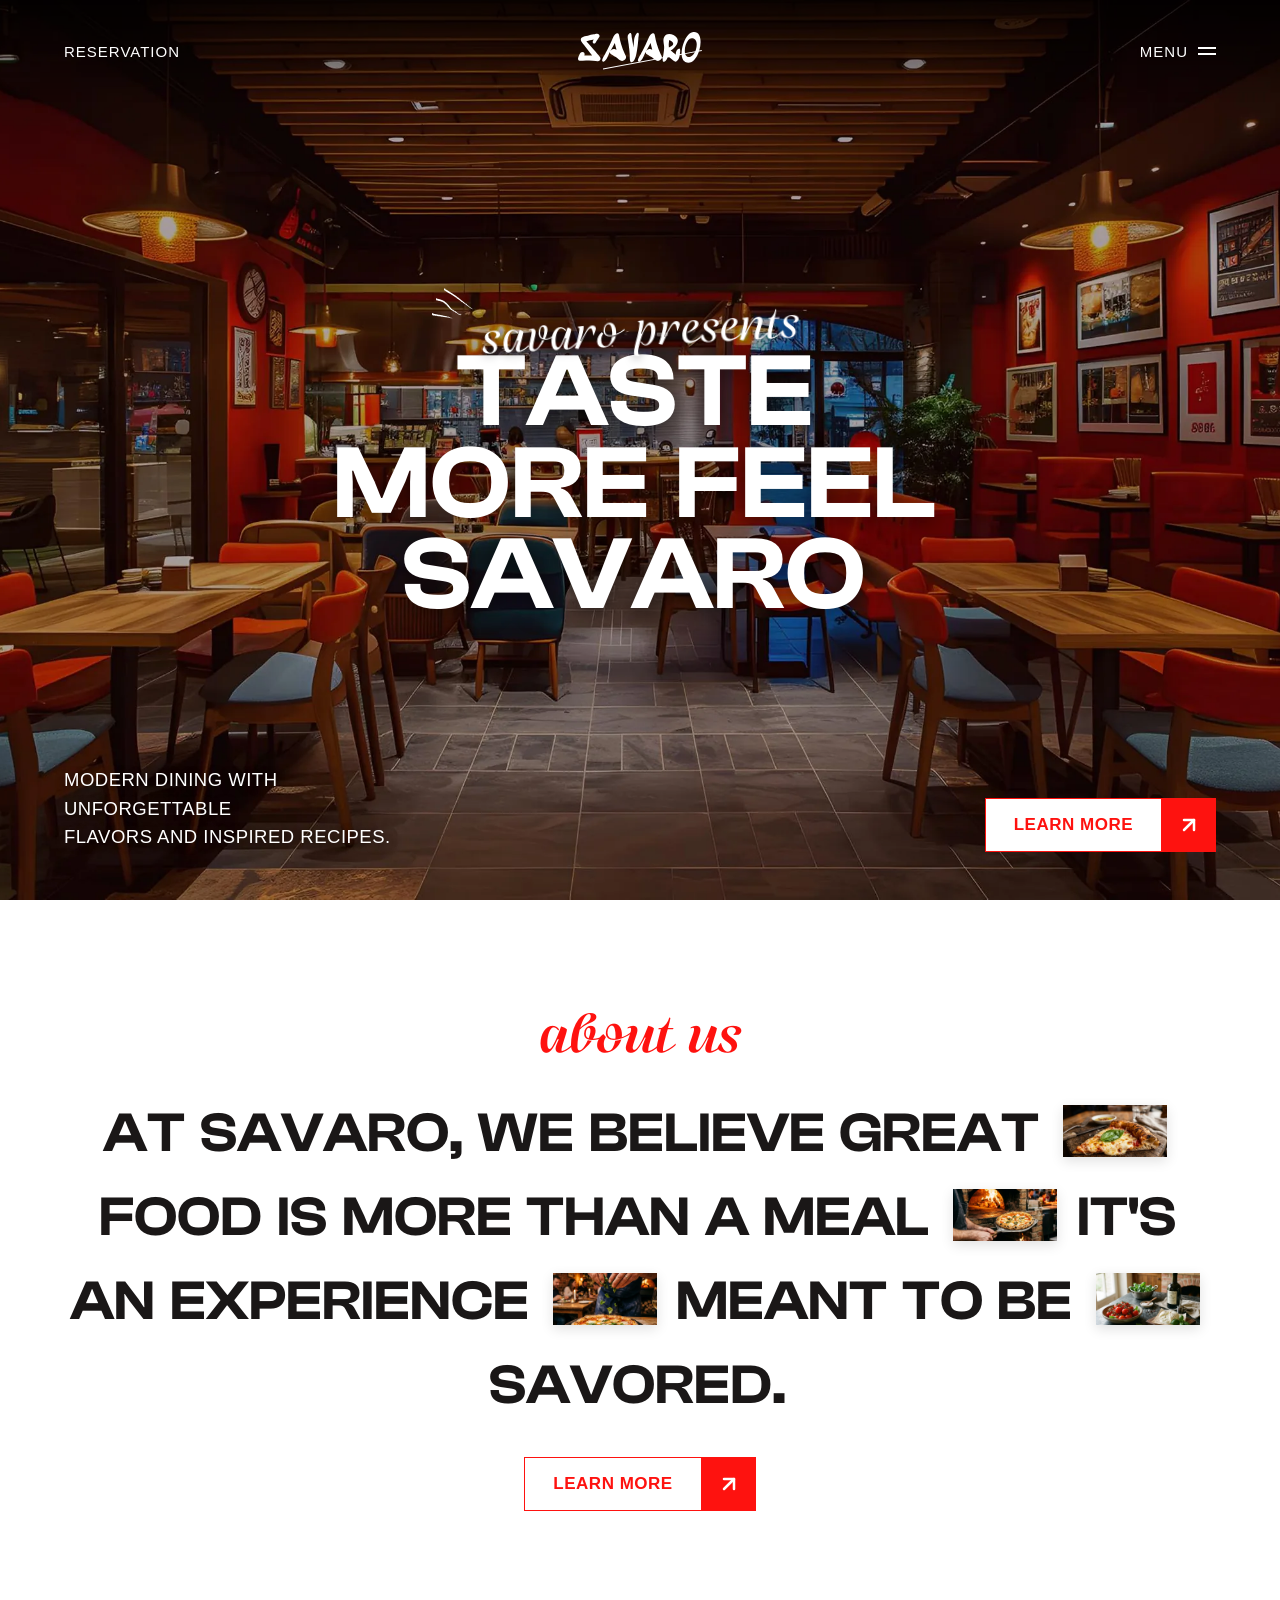
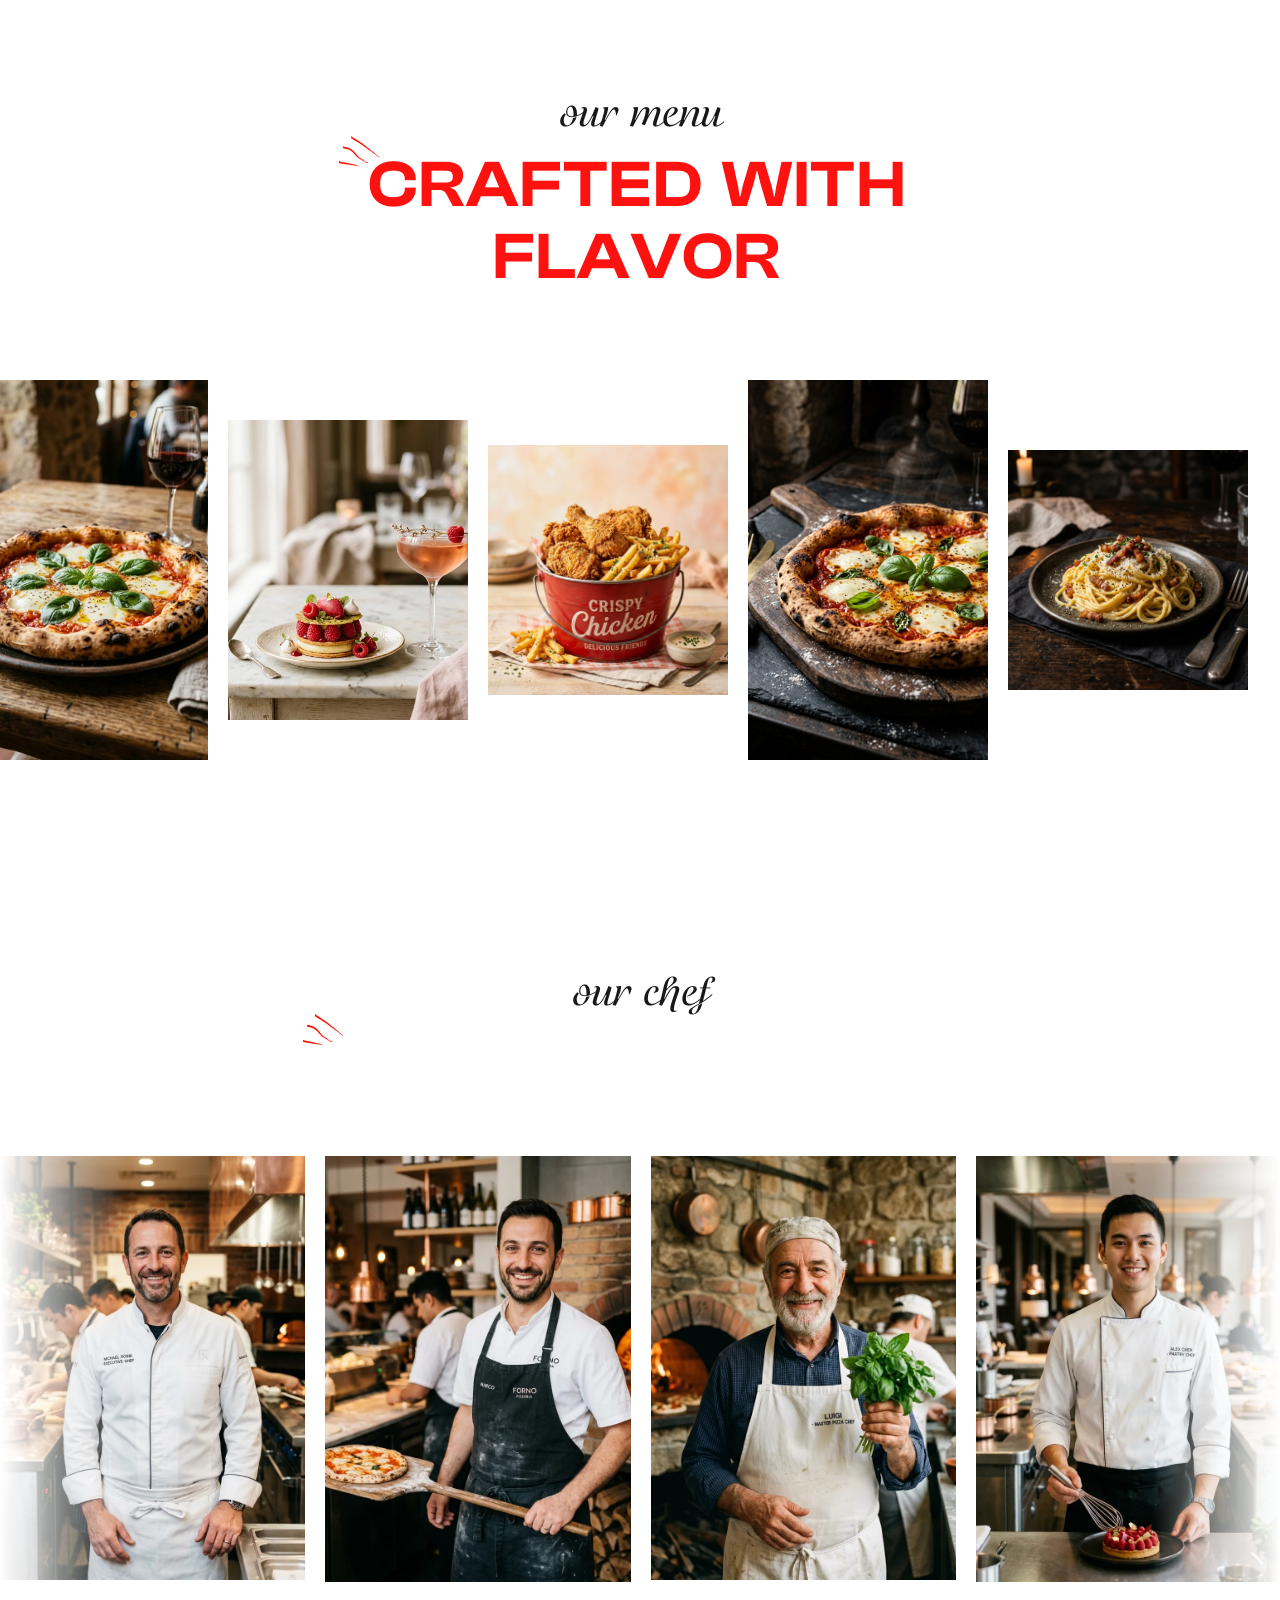
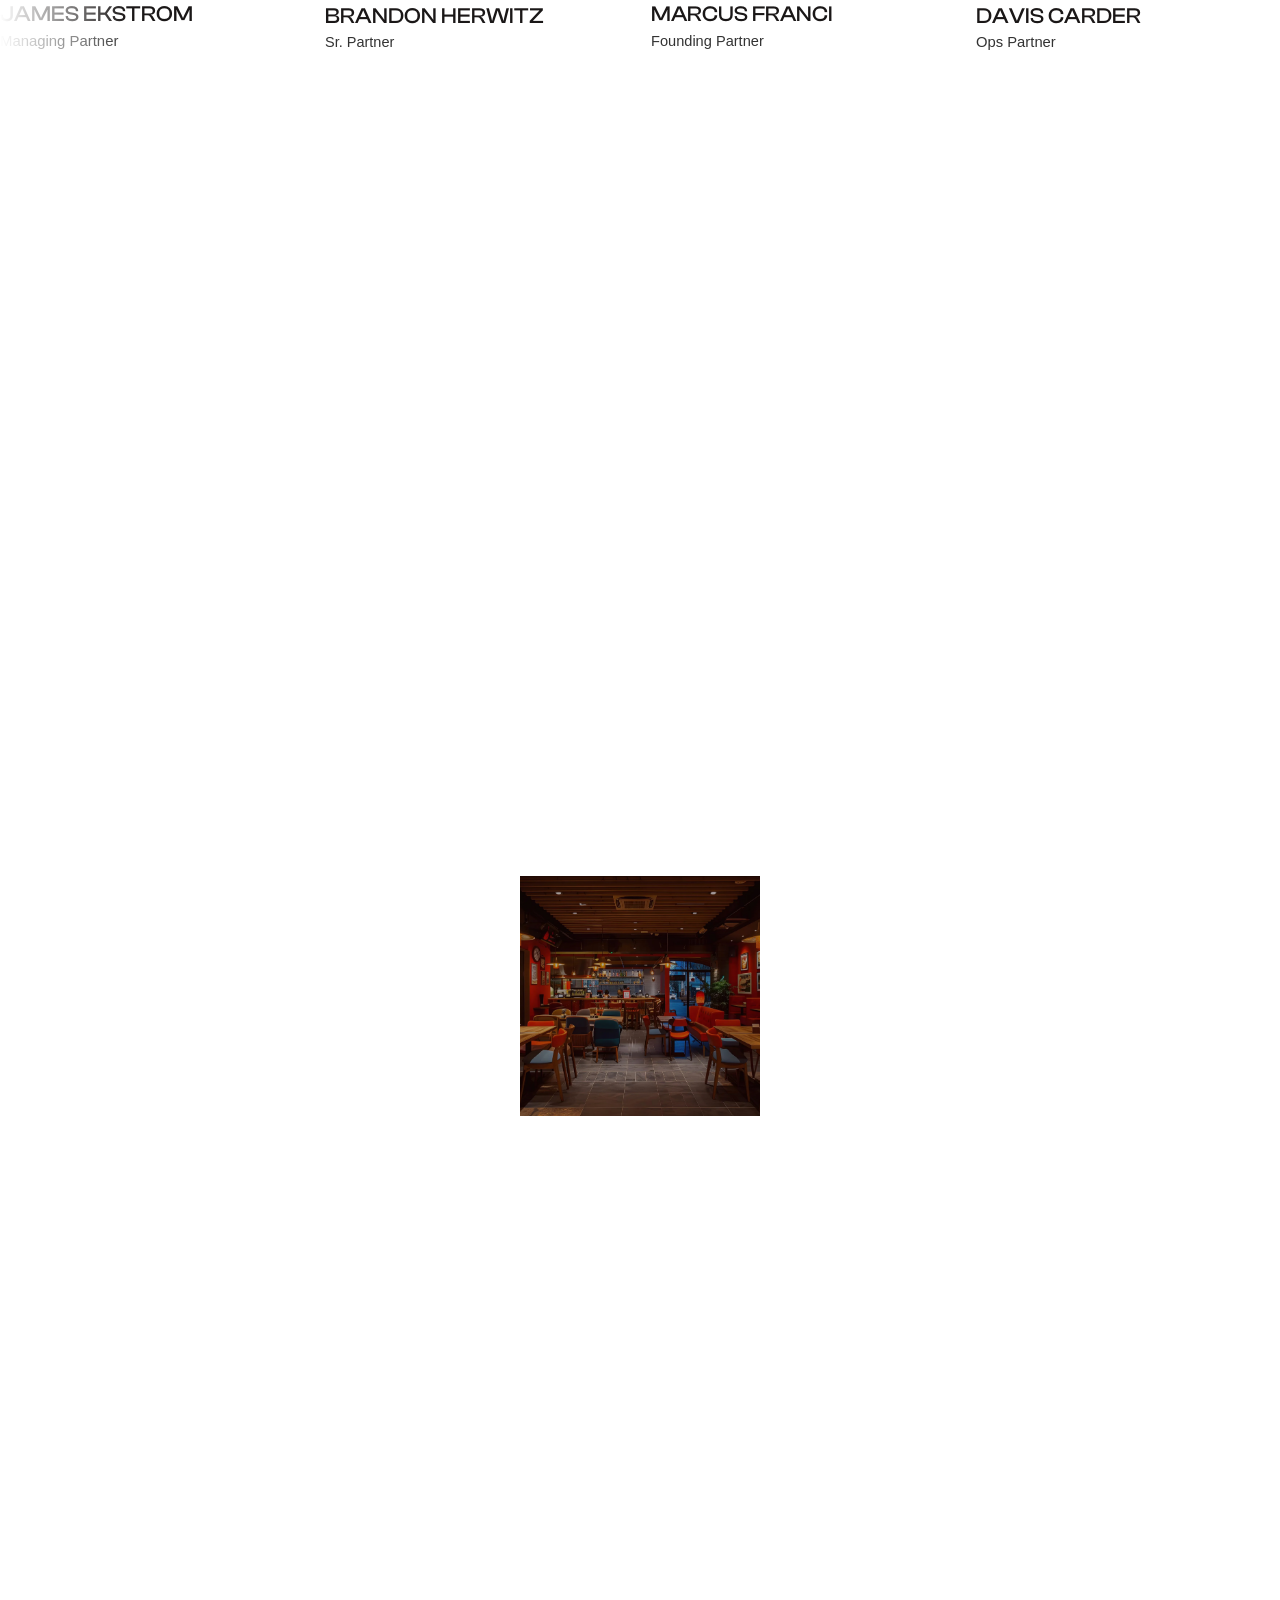
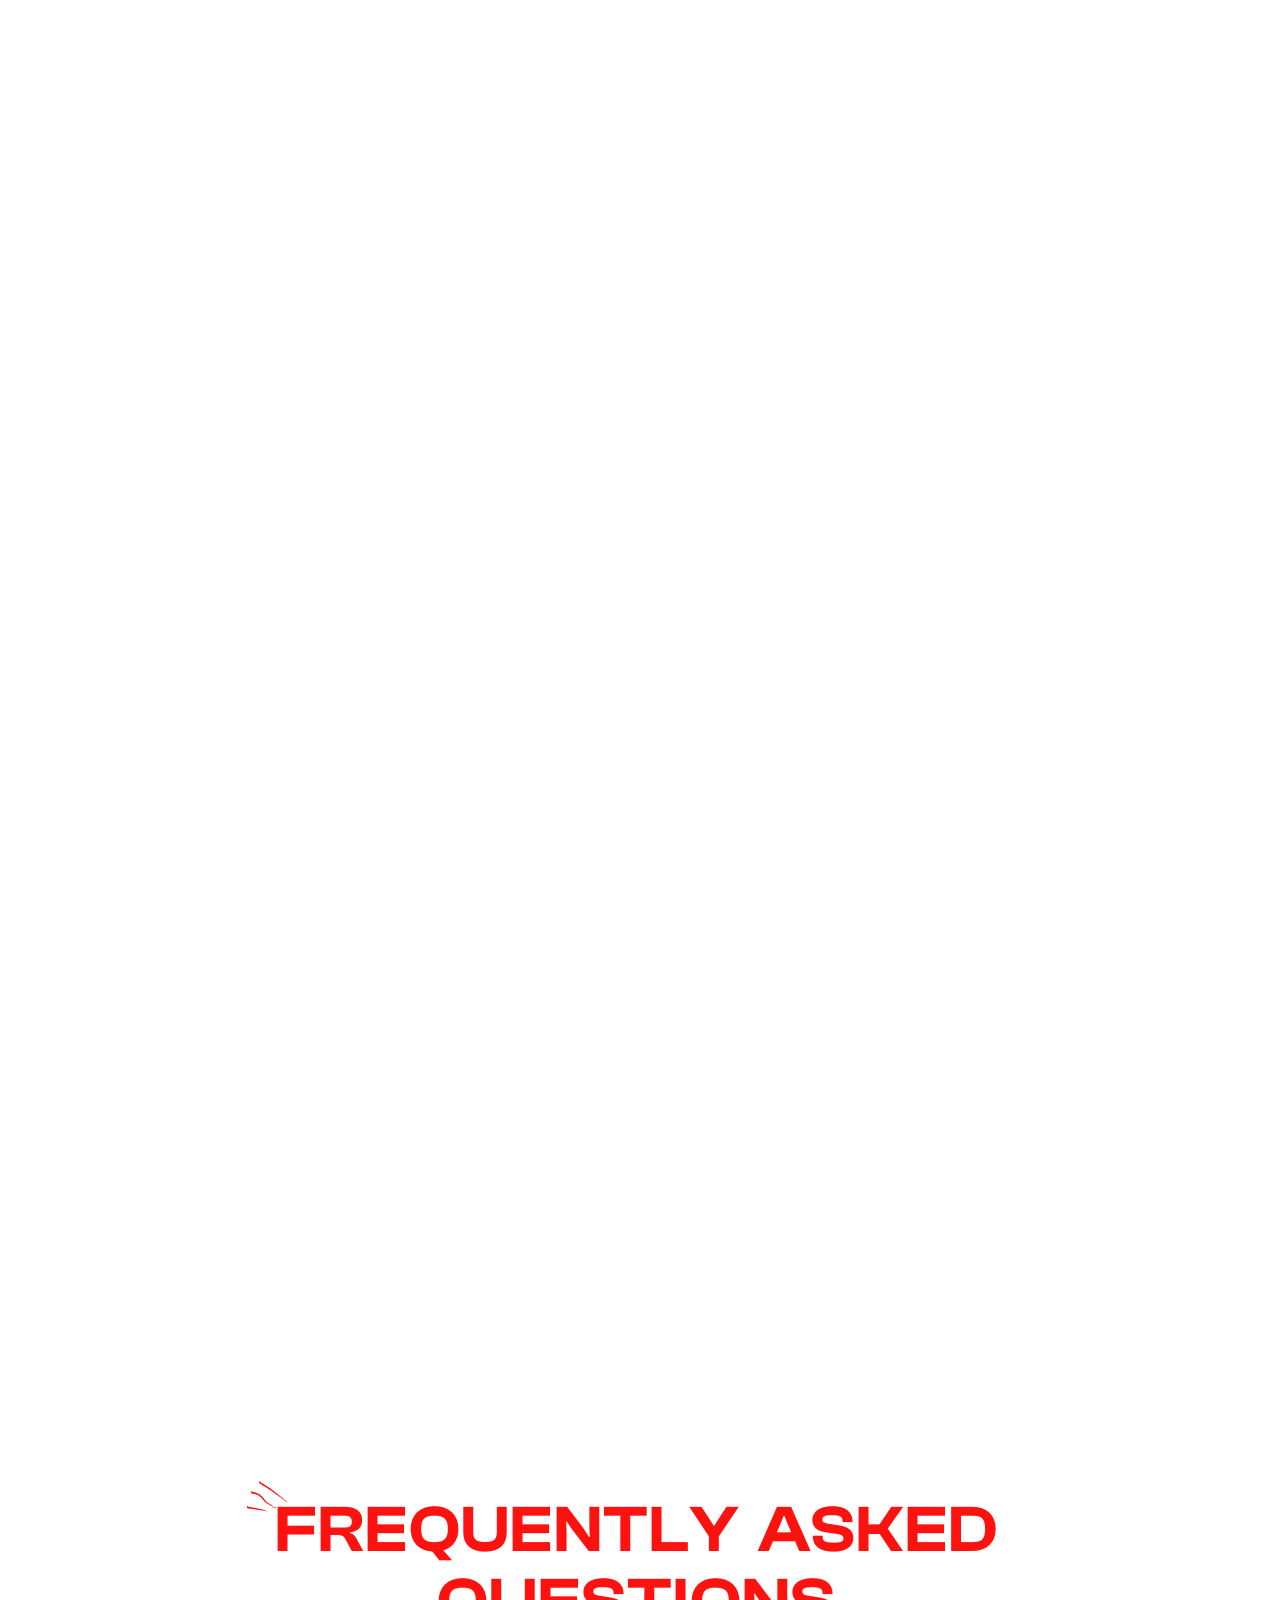
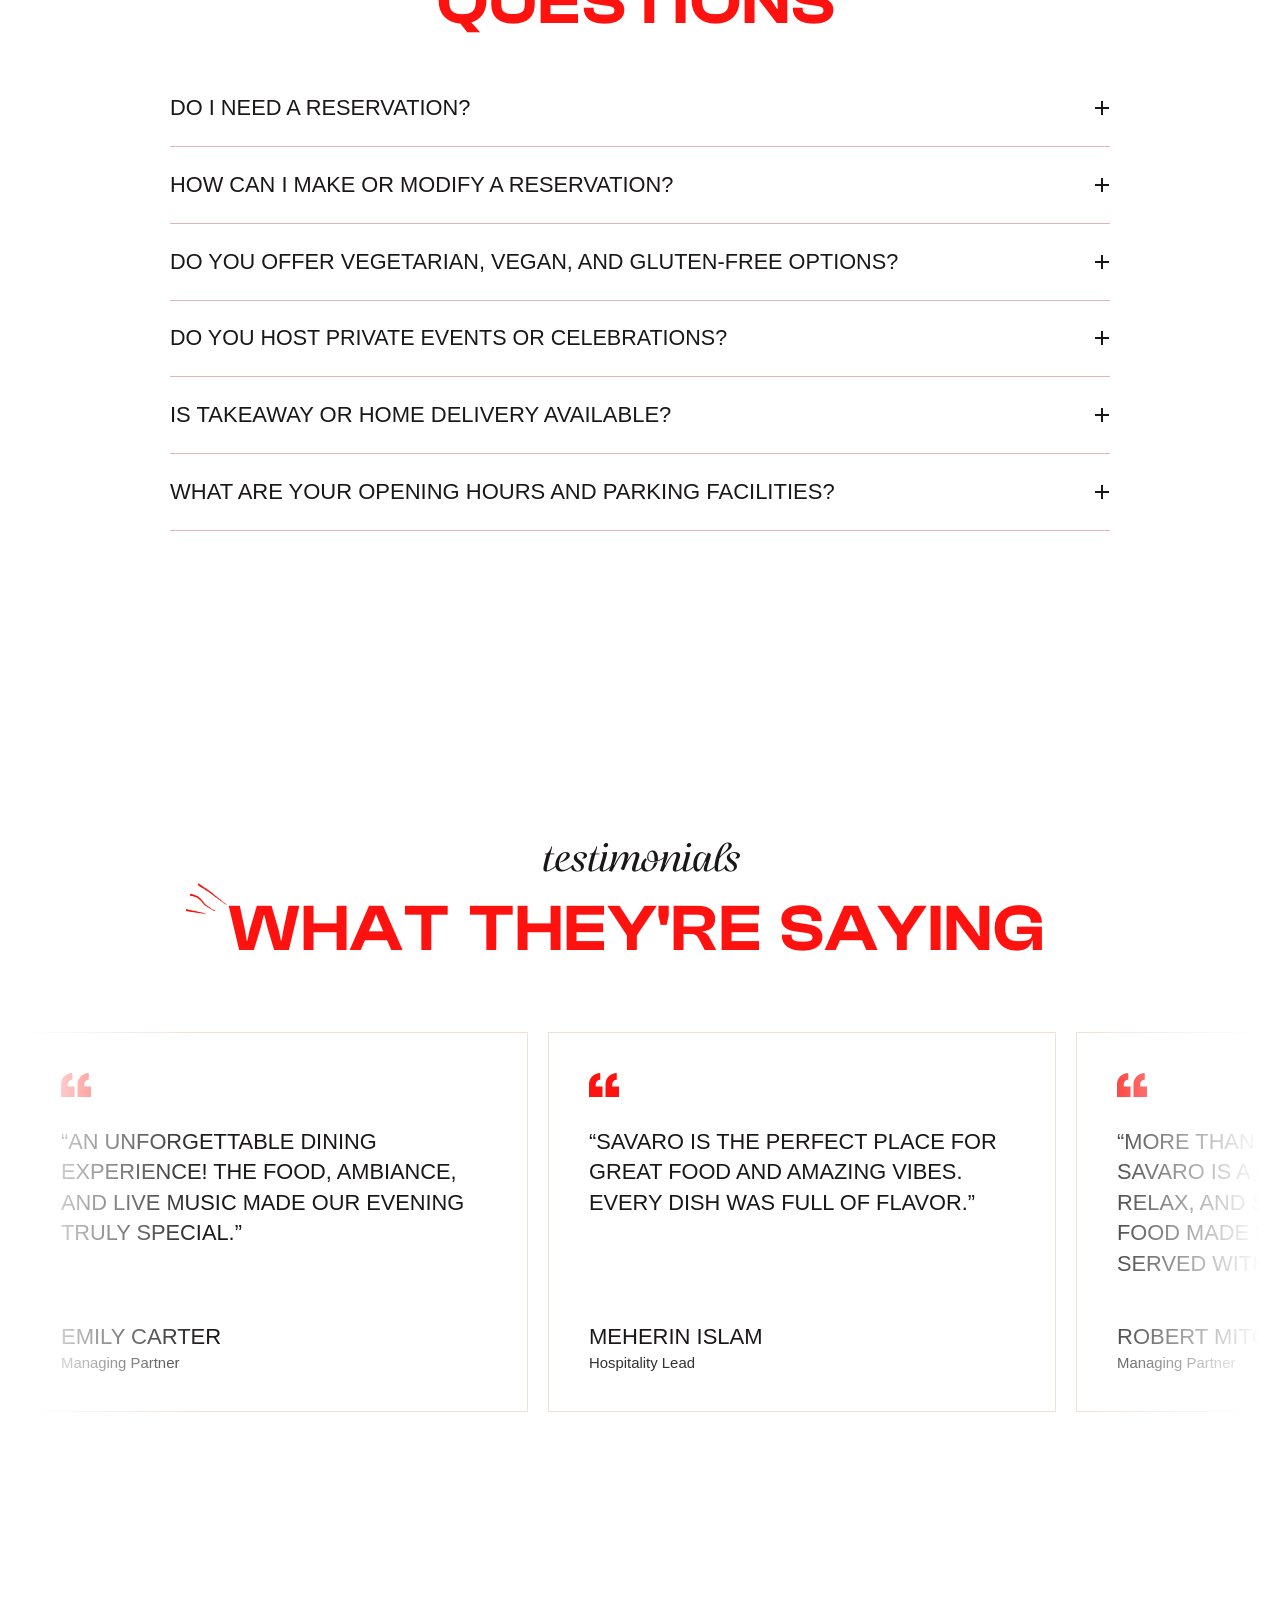
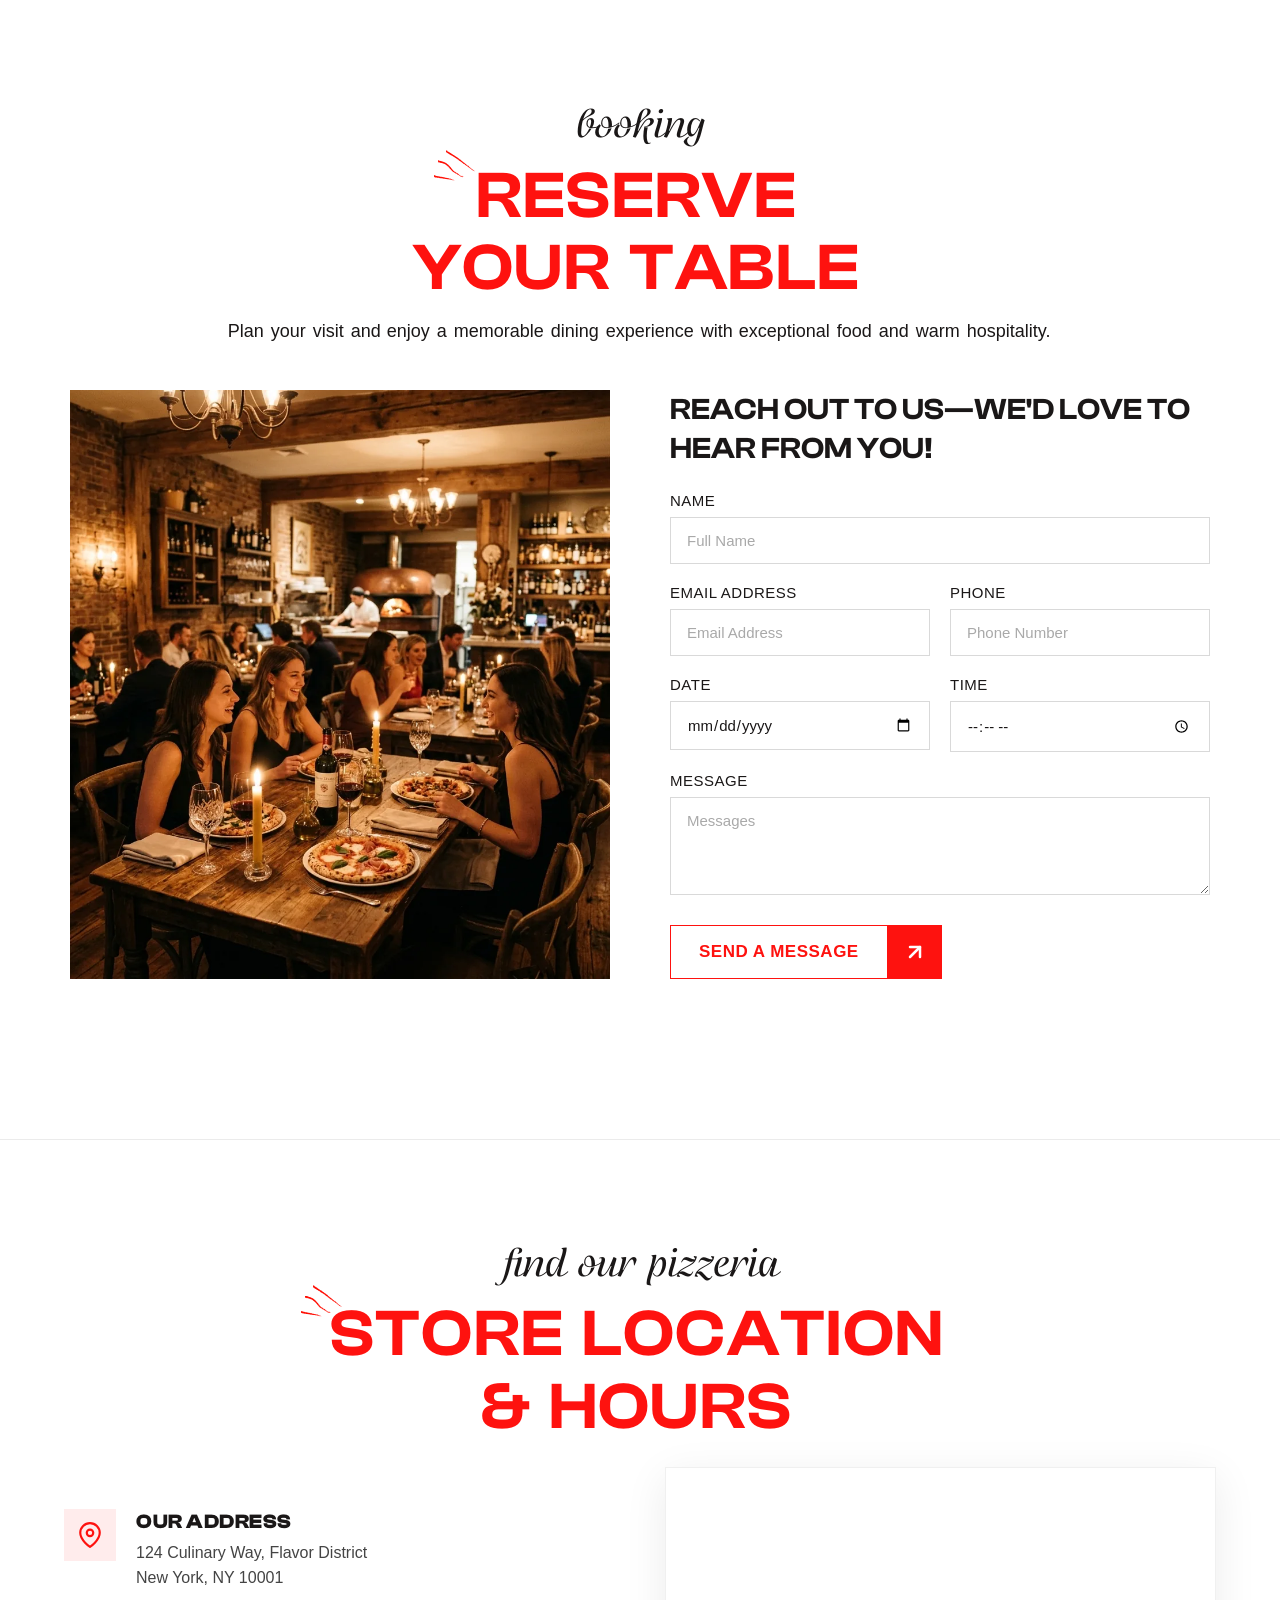
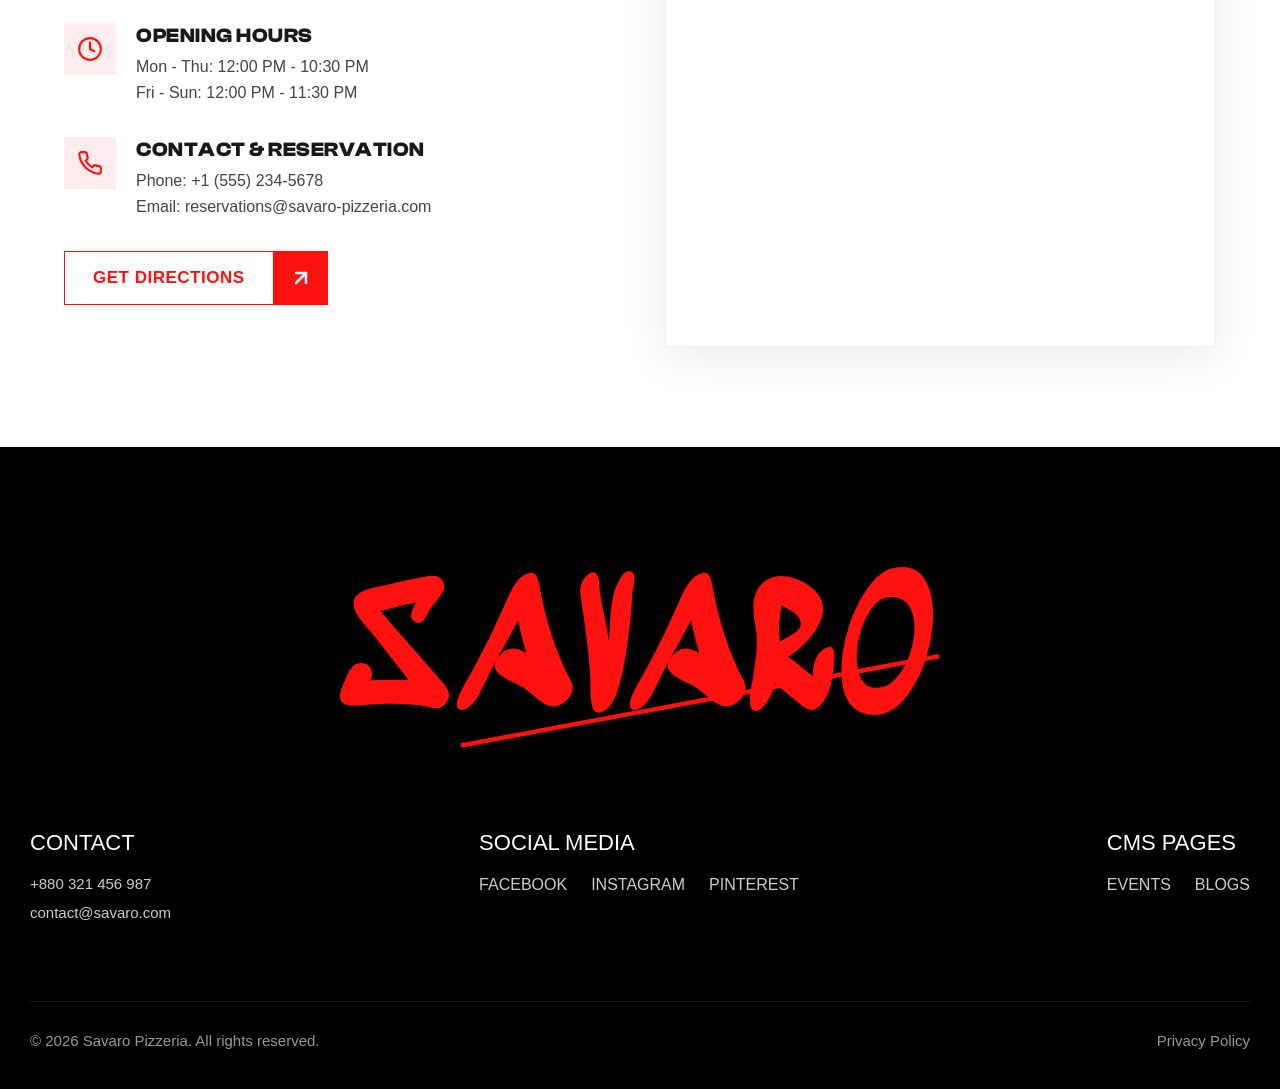
==== index.html @ 85394fea "feat: update menu gallery with new food image assets" ====
<!DOCTYPE html>
<html lang="en">
<head>
    <meta charset="UTF-8">
    <meta name="viewport" content="width=device-width, initial-scale=1.0">
    <title>Savaro - Artisanal Pizzeria & Fine Italian Dining</title>
    <meta name="description" content="Savaro is an authentic Italian artisanal pizzeria. Explore handcrafted wood-fired pizzas, gourmet appetizers, fine wines, and book your reservation online.">
    <link rel="stylesheet" href="style.css?v=12.0">
    
    <!-- Google Analytics (GA4) -->
    <script async src="https://www.googletagmanager.com/gtag/js?id=G-XXXXXXXXXX"></script>
    <script>
      window.dataLayer = window.dataLayer || [];
      function gtag(){dataLayer.push(arguments);}
      gtag('js', new Date());
      gtag('config', 'G-XXXXXXXXXX');
    </script>
    
    <!-- Structured Data (JSON-LD LocalBusiness / PizzaRestaurant) -->
    <script type="application/ld+json">
    {
      "@context": "https://schema.org",
      "@type": "PizzaRestaurant",
      "name": "Savaro Pizzeria",
      "image": "https://savaro-pizzeria.com/assets/hero-img.webp",
      "@id": "https://savaro-pizzeria.com",
      "url": "https://savaro-pizzeria.com",
      "telephone": "+1-555-234-5678",
      "priceRange": "$$",
      "address": {
        "@type": "PostalAddress",
        "streetAddress": "124 Culinary Way",
        "addressLocality": "New York",
        "addressRegion": "NY",
        "postalCode": "10001",
        "addressCountry": "US"
      },
      "geo": {
        "@type": "GeoCoordinates",
        "latitude": 40.7128,
        "longitude": -74.0060
      },
      "openingHoursSpecification": [
        {
          "@type": "OpeningHoursSpecification",
          "dayOfWeek": ["Monday", "Tuesday", "Wednesday", "Thursday", "Friday", "Saturday", "Sunday"],
          "opens": "12:00",
          "closes": "23:00"
        }
      ],
      "menu": "https://savaro-pizzeria.com/#menu",
      "servesCuisine": "Italian, Pizza",
      "acceptsReservations": "True"
    }
    </script>
</head>
<body>

    <!-- Header Navigation -->
    <header class="header">
        <div class="nav-left">
            <a href="#reservation" class="nav-reservation">RESERVATION</a>
        </div>
        <div class="nav-center">
            <img src="assets/Logo.svg" alt="Savaro Logo" class="brand-logo">
        </div>
        <div class="nav-right">
            <button class="menu-btn" id="menuToggle" aria-label="Toggle navigation">
                <span>MENU</span>
                <div class="hamburger-icon">
                    <span></span>
                    <span></span>
                </div>
            </button>
        </div>
    </header>

    <!-- Side Navigation Drawer -->
    <div class="menu-overlay" id="menuOverlay"></div>
    <div class="menu-wrapper" id="menuDrawer">
        <nav class="drawer-nav">
            <ul class="drawer-links">
                <li><a href="#about">ABOUT</a></li>
                <li><a href="#menu">OUR MENU</a></li>
                <li><a href="#location">LOCATION</a></li>
            </ul>
        </nav>

        <div class="drawer-cta-wrapper" style="margin: 24px 0;">
            <a href="#reservation" class="hero-btn drawer-cta-btn" style="text-decoration: none; display: inline-flex;">
                <div class="btn-text-wrapper">
                    <span class="btn-text">BOOK A TABLE</span>
                </div>
                <div class="btn-icon-wrapper">
                    <svg class="btn-arrow-icon" width="24" height="24" viewBox="0 0 24 24" fill="none" stroke="currentColor" stroke-width="2.5" stroke-linecap="round" stroke-linejoin="round">
                        <line x1="7" y1="17" x2="17" y2="7"></line>
                        <polyline points="7 7 17 7 17 17"></polyline>
                    </svg>
                </div>
            </a>
        </div>

        <div class="drawer-divider"></div>
        <div class="drawer-footer">
            <a href="#reservation" class="drawer-footer-link">CONTACT</a>
            <a href="privacy-policy.html" class="drawer-footer-link">PRIVACY</a>
        </div>
    </div>

    <!-- Hero Section -->
    <section class="hero-section">

        <!-- Full Viewport Background Image -->
        <div class="hero-bg-wrapper">
            <img src="assets/hero-img.webp" alt="Savaro Restaurant Atmosphere" class="hero-image">
        </div>

        <!-- Main Hero Content Container -->
        <div class="hero-content">
            
            <!-- Script Subtitle Block with top-left decorative lines -->
            <div class="subtitle-container">
                <img src="assets/lines-white.svg" alt="" class="decorative-lines animate-blur">
                <span class="script-text animate-blur">savaro presents</span>
            </div>

            <!-- Main Title Banner in Clash Display -->
            <h1 class="hero-title animate-blur">
                <span class="title-line">TASTE</span>
                <span class="title-line">MORE FEEL</span>
                <span class="title-line">SAVARO</span>
            </h1>

            <!-- Bottom Row: Description + Split Red/White Button -->
            <div class="hero-bottom-row">
                <div class="hero-description">
                    Modern dining with unforgettable <br>flavors and inspired recipes.
                </div>

                <div class="hero-cta-wrapper">
                    <a href="#about" class="hero-btn">
                        <div class="btn-text-wrapper">
                            <span class="btn-text">Learn More</span>
                        </div>
                        <div class="btn-icon-wrapper">
                            <svg class="btn-arrow-icon" width="24" height="24" viewBox="0 0 24 24" fill="none" stroke="currentColor" stroke-width="2.5" stroke-linecap="round" stroke-linejoin="round">
                                <line x1="7" y1="17" x2="17" y2="7"></line>
                                <polyline points="7 7 17 7 17 17"></polyline>
                            </svg>
                        </div>
                    </a>
                </div>
            </div>

        </div>

    </section>

    <!-- About Section -->
    <section class="about-section" id="about">
        <div class="about-container">
            
            <!-- Section Subtitle in Telma Script -->
            <div class="about-badge">
                <span class="about-subtitle animate-blur">about us</span>
            </div>

            <!-- Big Inline Text Heading with Pizza Images embedded -->
            <h2 class="about-heading animate-blur">
                AT SAVARO, WE BELIEVE GREAT 
                <span class="inline-img-badge"><img src="assets/pizza-inline-1.webp" alt="Wood-fired pizza"></span>
                FOOD IS MORE THAN A MEAL 
                <span class="inline-img-badge"><img src="assets/pizza-inline-2.webp" alt="Fresh Neapolitan pizza"></span>
                IT'S AN EXPERIENCE 
                <span class="inline-img-badge"><img src="assets/pizza-inline-3.webp" alt="Artisanal pizza topping"></span>
                MEANT TO BE 
                <span class="inline-img-badge"><img src="assets/pizza-inline-4.webp" alt="Pizza ingredients"></span>
                SAVORED.
            </h2>

            <!-- Button Wrapper -->
            <div class="about-cta-wrapper">
                <a href="#menu" class="hero-btn">
                    <div class="btn-text-wrapper">
                        <span class="btn-text">Learn More</span>
                    </div>
                    <div class="btn-icon-wrapper">
                        <svg class="btn-arrow-icon" width="24" height="24" viewBox="0 0 24 24" fill="none" stroke="currentColor" stroke-width="2.5" stroke-linecap="round" stroke-linejoin="round">
                            <line x1="7" y1="17" x2="17" y2="7"></line>
                            <polyline points="7 7 17 7 17 17"></polyline>
                        </svg>
                    </div>
                </a>
            </div>

        </div>
    </section>

    <!-- Menu Section -->
    <section class="menu-section" id="menu">
        <div class="menu-container">
            
            <!-- Title Header -->
            <div class="section-header-block">
                <span class="section-subtitle-script animate-blur">our menu</span>
                <h2 class="section-title-red animate-blur">
                    <span style="position: relative; display: inline-block;">
                        <img src="assets/lines-red.svg" alt="" class="brand-lines-icon" style="top: -15px; left: -30px;">
                        CRAFTED WITH
                    </span><br>FLAVOR
                </h2>
            </div>

            <!-- Menu Gallery Infinite Marquee Carousel -->
            <div class="menu-gallery-marquee-wrapper">
                <div class="menu-gallery-marquee">
                    <div class="menu-gallery-content">
                        <div class="menu-gallery-item h-tall"><img src="assets/menu1.webp" alt="Gourmet Artisanal Pizza"></div>
                        <div class="menu-gallery-item h-medium"><img src="assets/menu2.webp" alt="Raspberry Dessert & Cocktail"></div>
                        <div class="menu-gallery-item h-short"><img src="assets/menu3.webp" alt="Crispy Fried Chicken"></div>
                        <div class="menu-gallery-item h-tall"><img src="assets/menu_pizza_margherita.png" alt="Classic Margherita Pizza"></div>
                        <div class="menu-gallery-item h-square"><img src="assets/menu_pasta_carbonara.png" alt="Pasta Carbonara"></div>
                        <div class="menu-gallery-item h-tall"><img src="assets/menu_tiramisu.png" alt="Tiramisu Dessert"></div>
                        <div class="menu-gallery-item h-square"><img src="assets/menu_bruschetta.png" alt="Fresh Tomato Bruschetta"></div>
                        <div class="menu-gallery-item h-medium"><img src="assets/booking-img.webp" alt="Wood Oven Artisan Pizza"></div>
                    </div>
                    <!-- Duplicate for seamless infinite marquee loop -->
                    <div class="menu-gallery-content" aria-hidden="true">
                        <div class="menu-gallery-item h-tall"><img src="assets/menu1.webp" alt="Gourmet Artisanal Pizza"></div>
                        <div class="menu-gallery-item h-medium"><img src="assets/menu2.webp" alt="Raspberry Dessert & Cocktail"></div>
                        <div class="menu-gallery-item h-short"><img src="assets/menu3.webp" alt="Crispy Fried Chicken"></div>
                        <div class="menu-gallery-item h-tall"><img src="assets/menu_pizza_margherita.png" alt="Classic Margherita Pizza"></div>
                        <div class="menu-gallery-item h-square"><img src="assets/menu_pasta_carbonara.png" alt="Pasta Carbonara"></div>
                        <div class="menu-gallery-item h-tall"><img src="assets/menu_tiramisu.png" alt="Tiramisu Dessert"></div>
                        <div class="menu-gallery-item h-square"><img src="assets/menu_bruschetta.png" alt="Fresh Tomato Bruschetta"></div>
                        <div class="menu-gallery-item h-medium"><img src="assets/booking-img.webp" alt="Wood Oven Artisan Pizza"></div>
                    </div>
                </div>
            </div>

        </div>
    </section>

    <!-- Team Section -->
    <div data-layer="Team Section" id="team" class="TeamSection" style="padding-top: 80px; padding-bottom: 160px; overflow: hidden; justify-content: center; align-items: center; display: flex; width: 100%; background: #ffffff;">
      <div data-layer="Container → Content" class="ContainerContent" style="width: 100%; max-width: 1440px; flex-direction: column; justify-content: center; align-items: center; gap: 32px; display: flex">
        
        <div class="section-header-block" style="max-width: 1130px;">
            <span class="section-subtitle-script animate-blur">our chef</span>
            <h2 class="section-title-red animate-blur">
                <span style="position: relative; display: inline-block;">
                    <img src="assets/lines-red.svg" alt="" class="brand-lines-icon" style="top: -15px; left: -30px;">
                    About the
                </span> <br class="mobile-chef-break">Chef
            </h2>
        </div>

        <div data-layer="div.framer-eoe57-container" class="DivFramerEoe57Container" style="align-self: stretch; height: 500px; flex-direction: column; justify-content: center; align-items: flex-start; display: flex; width: 100%; overflow: hidden; position: relative;">
          <div data-layer="section:mask-group" class="SectionMaskGroup" style="align-self: stretch; flex: 1 1 0; position: relative; width: 100%; overflow: hidden;">
            
            <div data-layer="ul" class="Ul team-carousel-track" style="height: 496px; display: flex; align-items: center; gap: 20px; width: max-content;">
                           <!-- Set 1 -->
              <div data-layer="li" class="Li" style="width: 305px; height: 495px; position: relative; flex-shrink: 0;">
                <div data-layer="div.framer-w3kvrk-container" class="DivFramerW3kvrkContainer" style="width: 305px; height: 498.19px; flex-direction: column; justify-content: flex-start; align-items: flex-start; display: inline-flex">
                  <div data-layer="Variant 1" class="Variant1" style="align-self: stretch; overflow: hidden; flex-direction: column; justify-content: center; align-items: flex-start; gap: 20px; display: flex">
                    <div data-layer="div.framer-1apf3og" class="DivFramer1apf3og" style="align-self: stretch; overflow: hidden; flex-direction: column; justify-content: center; align-items: flex-start; display: flex; border-radius: 0px;">
                      <img data-layer="Image" class="Image" style="align-self: stretch; height: 424px; width: 100%; object-fit: cover; position: relative" src="assets/chef1.webp" alt="James Ekstrom" />
                    </div>
                    <div data-layer="Text Wrapper → Author Details" class="TextWrapperAuthorDetails" style="align-self: stretch; flex-direction: column; justify-content: flex-start; align-items: flex-start; display: flex">
                      <div data-layer="h6.framer-text" class="H6FramerText" style="align-self: stretch; flex-direction: column; justify-content: flex-start; align-items: flex-start; display: flex">
                        <div data-layer="James Ekstrom" class="JamesEkstrom" style="align-self: stretch; text-align: left; color: var(--token-caa0f8c4-a0ee-479c-a1fd-42fde3b8d7b5, #1A1717); font-size: 22px; font-family: var(--font-heading); font-weight: 500; text-transform: uppercase; line-height: 28.60px;">James Ekstrom</div>
                      </div>
                      <div data-layer="p.framer-text" class="PFramerText" style="align-self: stretch; flex-direction: column; justify-content: flex-start; align-items: flex-start; display: flex">
                        <div data-layer="Managing Partner" class="ManagingPartner" style="align-self: stretch; text-align: left; color: var(--token-6e51681f-6624-4728-bf1a-0ec782285abb, #333333); font-size: 14.90px; font-family: var(--font-body); font-weight: 400; line-height: 25.60px;">Managing Partner</div>
                      </div>
                    </div>
                  </div>
                </div>
              </div>

              <div data-layer="li" class="Li" style="width: 306px; height: 495px; position: relative; flex-shrink: 0;">
                <div data-layer="div.framer-1e6fpku-container" class="DivFramer1e6fpkuContainer" style="width: 306px; height: 499.56px; flex-direction: column; justify-content: flex-start; align-items: flex-start; display: inline-flex">
                  <div data-layer="Variant 1" class="Variant1" style="align-self: stretch; overflow: hidden; flex-direction: column; justify-content: center; align-items: flex-start; gap: 20px; display: flex">
                    <div data-layer="div.framer-1apf3og" class="DivFramer1apf3og" style="align-self: stretch; overflow: hidden; flex-direction: column; justify-content: center; align-items: flex-start; display: flex; border-radius: 0px;">
                      <img data-layer="Image" class="Image" style="align-self: stretch; height: 425.38px; width: 100%; object-fit: cover; position: relative" src="assets/chef2.webp" alt="Brandon Herwitz" />
                    </div>
                    <div data-layer="Text Wrapper → Author Details" class="TextWrapperAuthorDetails" style="align-self: stretch; flex-direction: column; justify-content: flex-start; align-items: flex-start; display: flex">
                      <div data-layer="h6.framer-text" class="H6FramerText" style="align-self: stretch; flex-direction: column; justify-content: flex-start; align-items: flex-start; display: flex">
                        <div data-layer="Brandon Herwitz" class="BrandonHerwitz" style="align-self: stretch; text-align: left; color: var(--token-caa0f8c4-a0ee-479c-a1fd-42fde3b8d7b5, #1A1717); font-size: 22px; font-family: var(--font-heading); font-weight: 500; text-transform: uppercase; line-height: 28.60px;">Brandon Herwitz</div>
                      </div>
                      <div data-layer="p.framer-text" class="PFramerText" style="align-self: stretch; flex-direction: column; justify-content: flex-start; align-items: flex-start; display: flex">
                        <div data-layer="Sr. Partner" class="SrPartner" style="align-self: stretch; text-align: left; color: var(--token-6e51681f-6624-4728-bf1a-0ec782285abb, #333333); font-size: 14.50px; font-family: var(--font-body); font-weight: 400; line-height: 25.60px;">Sr. Partner</div>
                      </div>
                    </div>
                  </div>
                </div>
              </div>

              <div data-layer="li" class="Li" style="width: 305px; height: 495px; position: relative; flex-shrink: 0;">
                <div data-layer="div.framer-1sh5u1q-container" class="DivFramer1sh5u1qContainer" style="width: 305px; height: 498.19px; flex-direction: column; justify-content: flex-start; align-items: flex-start; display: inline-flex">
                  <div data-layer="Variant 1" class="Variant1" style="align-self: stretch; overflow: hidden; flex-direction: column; justify-content: center; align-items: flex-start; gap: 20px; display: flex">
                    <div data-layer="div.framer-1apf3og" class="DivFramer1apf3og" style="align-self: stretch; overflow: hidden; flex-direction: column; justify-content: center; align-items: flex-start; display: flex; border-radius: 0px;">
                      <img data-layer="Image" class="Image" style="align-self: stretch; height: 424px; width: 100%; object-fit: cover; position: relative" src="assets/chef3.webp" alt="Marcus Franci" />
                    </div>
                    <div data-layer="Text Wrapper → Author Details" class="TextWrapperAuthorDetails" style="align-self: stretch; flex-direction: column; justify-content: flex-start; align-items: flex-start; display: flex">
                      <div data-layer="h6.framer-text" class="H6FramerText" style="align-self: stretch; flex-direction: column; justify-content: flex-start; align-items: flex-start; display: flex">
                        <div data-layer="Marcus Franci" class="MarcusFranci" style="align-self: stretch; text-align: left; color: var(--token-caa0f8c4-a0ee-479c-a1fd-42fde3b8d7b5, #1A1717); font-size: 21.80px; font-family: var(--font-heading); font-weight: 500; text-transform: uppercase; line-height: 28.60px;">Marcus Franci</div>
                      </div>
                      <div data-layer="p.framer-text" class="PFramerText" style="align-self: stretch; flex-direction: column; justify-content: flex-start; align-items: flex-start; display: flex">
                        <div data-layer="Founding Partner" class="FoundingPartner" style="align-self: stretch; text-align: left; color: var(--token-6e51681f-6624-4728-bf1a-0ec782285abb, #333333); font-size: 14.60px; font-family: var(--font-body); font-weight: 400; line-height: 25.60px;">Founding Partner</div>
                      </div>
                    </div>
                  </div>
                </div>
              </div>

              <div data-layer="li" class="Li" style="width: 306px; height: 495px; position: relative; flex-shrink: 0;">
                <div data-layer="div.framer-12ssyj2-container" class="DivFramer12ssyj2Container" style="width: 306px; height: 499.56px; flex-direction: column; justify-content: flex-start; align-items: flex-start; display: inline-flex">
                  <div data-layer="Variant 1" class="Variant1" style="align-self: stretch; overflow: hidden; flex-direction: column; justify-content: center; align-items: flex-start; gap: 20px; display: flex">
                    <div data-layer="div.framer-1apf3og" class="DivFramer1apf3og" style="align-self: stretch; overflow: hidden; flex-direction: column; justify-content: center; align-items: flex-start; display: flex; border-radius: 0px;">
                      <img data-layer="Image" class="Image" style="align-self: stretch; height: 425.38px; width: 100%; object-fit: cover; position: relative" src="assets/chef4.webp" alt="Davis Carder" />
                    </div>
                    <div data-layer="Text Wrapper → Author Details" class="TextWrapperAuthorDetails" style="align-self: stretch; flex-direction: column; justify-content: flex-start; align-items: flex-start; display: flex">
                      <div data-layer="h6.framer-text" class="H6FramerText" style="align-self: stretch; flex-direction: column; justify-content: flex-start; align-items: flex-start; display: flex">
                        <div data-layer="Davis Carder" class="DavisCarder" style="align-self: stretch; text-align: left; color: var(--token-caa0f8c4-a0ee-479c-a1fd-42fde3b8d7b5, #1A1717); font-size: 22px; font-family: var(--font-heading); font-weight: 500; text-transform: uppercase; line-height: 28.60px;">Davis Carder</div>
                      </div>
                      <div data-layer="p.framer-text" class="PFramerText" style="align-self: stretch; flex-direction: column; justify-content: flex-start; align-items: flex-start; display: flex">
                        <div data-layer="Ops Partner" class="OpsPartner" style="align-self: stretch; text-align: left; color: var(--token-6e51681f-6624-4728-bf1a-0ec782285abb, #333333); font-size: 14.80px; font-family: var(--font-body); font-weight: 400; line-height: 25.60px;">Ops Partner</div>
                      </div>
                    </div>
                  </div>
                </div>
              </div>

              <div data-layer="li" class="Li" style="width: 305px; height: 495px; position: relative; flex-shrink: 0;">
                <div data-layer="div.framer-4xnkk2-container" class="DivFramer4xnkk2Container" style="width: 305px; height: 498.19px; flex-direction: column; justify-content: flex-start; align-items: flex-start; display: inline-flex">
                  <div data-layer="Variant 1" class="Variant1" style="align-self: stretch; overflow: hidden; flex-direction: column; justify-content: center; align-items: flex-start; gap: 20px; display: flex">
                    <div data-layer="div.framer-1apf3og" class="DivFramer1apf3og" style="align-self: stretch; overflow: hidden; flex-direction: column; justify-content: center; align-items: flex-start; display: flex; border-radius: 0px;">
                      <img data-layer="Image" class="Image" style="align-self: stretch; height: 424px; width: 100%; object-fit: cover; position: relative" src="assets/chef5.webp" alt="Robert Mitchell" />
                    </div>
                    <div data-layer="Text Wrapper → Author Details" class="TextWrapperAuthorDetails" style="align-self: stretch; flex-direction: column; justify-content: flex-start; align-items: flex-start; display: flex">
                      <div data-layer="h6.framer-text" class="H6FramerText" style="align-self: stretch; flex-direction: column; justify-content: flex-start; align-items: flex-start; display: flex">
                        <div data-layer="Robert Mitchell" class="RobertMitchell" style="align-self: stretch; text-align: left; color: var(--token-caa0f8c4-a0ee-479c-a1fd-42fde3b8d7b5, #1A1717); font-size: 22px; font-family: var(--font-heading); font-weight: 500; text-transform: uppercase; line-height: 28.60px;">Robert Mitchell</div>
                      </div>
                      <div data-layer="p.framer-text" class="PFramerText" style="align-self: stretch; flex-direction: column; justify-content: flex-start; align-items: flex-start; display: flex">
                        <div data-layer="Strategy Partner" class="StrategyPartner" style="align-self: stretch; text-align: left; color: var(--token-6e51681f-6624-4728-bf1a-0ec782285abb, #333333); font-size: 14.60px; font-family: var(--font-body); font-weight: 400; line-height: 25.60px;">Strategy Partner</div>
                      </div>
                    </div>
                  </div>
                </div>
              </div>

              <!-- Set 2 for Infinite Loop -->
              <div data-layer="li" class="Li" style="width: 305px; height: 495px; position: relative; flex-shrink: 0;">
                <div data-layer="div.framer-w3kvrk-container" class="DivFramerW3kvrkContainer" style="width: 305px; height: 498.19px; flex-direction: column; justify-content: flex-start; align-items: flex-start; display: inline-flex">
                  <div data-layer="Variant 1" class="Variant1" style="align-self: stretch; overflow: hidden; flex-direction: column; justify-content: center; align-items: flex-start; gap: 20px; display: flex">
                    <div data-layer="div.framer-1apf3og" class="DivFramer1apf3og" style="align-self: stretch; overflow: hidden; flex-direction: column; justify-content: center; align-items: flex-start; display: flex; border-radius: 0px;">
                      <img data-layer="Image" class="Image" style="align-self: stretch; height: 424px; width: 100%; object-fit: cover; position: relative" src="assets/chef1.webp" alt="James Ekstrom" />
                    </div>
                    <div data-layer="Text Wrapper → Author Details" class="TextWrapperAuthorDetails" style="align-self: stretch; flex-direction: column; justify-content: flex-start; align-items: flex-start; display: flex">
                      <div data-layer="h6.framer-text" class="H6FramerText" style="align-self: stretch; flex-direction: column; justify-content: flex-start; align-items: flex-start; display: flex">
                        <div data-layer="James Ekstrom" class="JamesEkstrom" style="align-self: stretch; text-align: left; color: var(--token-caa0f8c4-a0ee-479c-a1fd-42fde3b8d7b5, #1A1717); font-size: 22px; font-family: var(--font-heading); font-weight: 500; text-transform: uppercase; line-height: 28.60px;">James Ekstrom</div>
                      </div>
                      <div data-layer="p.framer-text" class="PFramerText" style="align-self: stretch; flex-direction: column; justify-content: flex-start; align-items: flex-start; display: flex">
                        <div data-layer="Managing Partner" class="ManagingPartner" style="align-self: stretch; text-align: left; color: var(--token-6e51681f-6624-4728-bf1a-0ec782285abb, #333333); font-size: 14.90px; font-family: var(--font-body); font-weight: 400; line-height: 25.60px;">Managing Partner</div>
                      </div>
                    </div>
                  </div>
                </div>
              </div>

              <div data-layer="li" class="Li" style="width: 306px; height: 495px; position: relative; flex-shrink: 0;">
                <div data-layer="div.framer-1e6fpku-container" class="DivFramer1e6fpkuContainer" style="width: 306px; height: 499.56px; flex-direction: column; justify-content: flex-start; align-items: flex-start; display: inline-flex">
                  <div data-layer="Variant 1" class="Variant1" style="align-self: stretch; overflow: hidden; flex-direction: column; justify-content: center; align-items: flex-start; gap: 20px; display: flex">
                    <div data-layer="div.framer-1apf3og" class="DivFramer1apf3og" style="align-self: stretch; overflow: hidden; flex-direction: column; justify-content: center; align-items: flex-start; display: flex; border-radius: 0px;">
                      <img data-layer="Image" class="Image" style="align-self: stretch; height: 425.38px; width: 100%; object-fit: cover; position: relative" src="assets/chef2.webp" alt="Brandon Herwitz" />
                    </div>
                    <div data-layer="Text Wrapper → Author Details" class="TextWrapperAuthorDetails" style="align-self: stretch; flex-direction: column; justify-content: flex-start; align-items: flex-start; display: flex">
                      <div data-layer="h6.framer-text" class="H6FramerText" style="align-self: stretch; flex-direction: column; justify-content: flex-start; align-items: flex-start; display: flex">
                        <div data-layer="Brandon Herwitz" class="BrandonHerwitz" style="align-self: stretch; text-align: left; color: var(--token-caa0f8c4-a0ee-479c-a1fd-42fde3b8d7b5, #1A1717); font-size: 22px; font-family: var(--font-heading); font-weight: 500; text-transform: uppercase; line-height: 28.60px;">Brandon Herwitz</div>
                      </div>
                      <div data-layer="p.framer-text" class="PFramerText" style="align-self: stretch; flex-direction: column; justify-content: flex-start; align-items: flex-start; display: flex">
                        <div data-layer="Sr. Partner" class="SrPartner" style="align-self: stretch; text-align: left; color: var(--token-6e51681f-6624-4728-bf1a-0ec782285abb, #333333); font-size: 14.50px; font-family: var(--font-body); font-weight: 400; line-height: 25.60px;">Sr. Partner</div>
                      </div>
                    </div>
                  </div>
                </div>
              </div>

              <div data-layer="li" class="Li" style="width: 305px; height: 495px; position: relative; flex-shrink: 0;">
                <div data-layer="div.framer-1sh5u1q-container" class="DivFramer1sh5u1qContainer" style="width: 305px; height: 498.19px; flex-direction: column; justify-content: flex-start; align-items: flex-start; display: inline-flex">
                  <div data-layer="Variant 1" class="Variant1" style="align-self: stretch; overflow: hidden; flex-direction: column; justify-content: center; align-items: flex-start; gap: 20px; display: flex">
                    <div data-layer="div.framer-1apf3og" class="DivFramer1apf3og" style="align-self: stretch; overflow: hidden; flex-direction: column; justify-content: center; align-items: flex-start; display: flex; border-radius: 0px;">
                      <img data-layer="Image" class="Image" style="align-self: stretch; height: 424px; width: 100%; object-fit: cover; position: relative" src="assets/chef3.webp" alt="Marcus Franci" />
                    </div>
                    <div data-layer="Text Wrapper → Author Details" class="TextWrapperAuthorDetails" style="align-self: stretch; flex-direction: column; justify-content: flex-start; align-items: flex-start; display: flex">
                      <div data-layer="h6.framer-text" class="H6FramerText" style="align-self: stretch; flex-direction: column; justify-content: flex-start; align-items: flex-start; display: flex">
                        <div data-layer="Marcus Franci" class="MarcusFranci" style="align-self: stretch; text-align: left; color: var(--token-caa0f8c4-a0ee-479c-a1fd-42fde3b8d7b5, #1A1717); font-size: 21.80px; font-family: var(--font-heading); font-weight: 500; text-transform: uppercase; line-height: 28.60px;">Marcus Franci</div>
                      </div>
                      <div data-layer="p.framer-text" class="PFramerText" style="align-self: stretch; flex-direction: column; justify-content: flex-start; align-items: flex-start; display: flex">
                        <div data-layer="Founding Partner" class="FoundingPartner" style="align-self: stretch; text-align: left; color: var(--token-6e51681f-6624-4728-bf1a-0ec782285abb, #333333); font-size: 14.60px; font-family: var(--font-body); font-weight: 400; line-height: 25.60px;">Founding Partner</div>
                      </div>
                    </div>
                  </div>
                </div>
              </div>

              <div data-layer="li" class="Li" style="width: 306px; height: 495px; position: relative; flex-shrink: 0;">
                <div data-layer="div.framer-12ssyj2-container" class="DivFramer12ssyj2Container" style="width: 306px; height: 499.56px; flex-direction: column; justify-content: flex-start; align-items: flex-start; display: inline-flex">
                  <div data-layer="Variant 1" class="Variant1" style="align-self: stretch; overflow: hidden; flex-direction: column; justify-content: center; align-items: flex-start; gap: 20px; display: flex">
                    <div data-layer="div.framer-1apf3og" class="DivFramer1apf3og" style="align-self: stretch; overflow: hidden; flex-direction: column; justify-content: center; align-items: flex-start; display: flex; border-radius: 0px;">
                      <img data-layer="Image" class="Image" style="align-self: stretch; height: 425.38px; width: 100%; object-fit: cover; position: relative" src="assets/chef4.webp" alt="Davis Carder" />
                    </div>
                    <div data-layer="Text Wrapper → Author Details" class="TextWrapperAuthorDetails" style="align-self: stretch; flex-direction: column; justify-content: flex-start; align-items: flex-start; display: flex">
                      <div data-layer="h6.framer-text" class="H6FramerText" style="align-self: stretch; flex-direction: column; justify-content: flex-start; align-items: flex-start; display: flex">
                        <div data-layer="Davis Carder" class="DavisCarder" style="align-self: stretch; text-align: left; color: var(--token-caa0f8c4-a0ee-479c-a1fd-42fde3b8d7b5, #1A1717); font-size: 22px; font-family: var(--font-heading); font-weight: 500; text-transform: uppercase; line-height: 28.60px;">Davis Carder</div>
                      </div>
                      <div data-layer="p.framer-text" class="PFramerText" style="align-self: stretch; flex-direction: column; justify-content: flex-start; align-items: flex-start; display: flex">
                        <div data-layer="Ops Partner" class="OpsPartner" style="align-self: stretch; text-align: left; color: var(--token-6e51681f-6624-4728-bf1a-0ec782285abb, #333333); font-size: 14.80px; font-family: var(--font-body); font-weight: 400; line-height: 25.60px;">Ops Partner</div>
                      </div>
                    </div>
                  </div>
                </div>
              </div>

              <div data-layer="li" class="Li" style="width: 305px; height: 495px; position: relative; flex-shrink: 0;">
                <div data-layer="div.framer-4xnkk2-container" class="DivFramer4xnkk2Container" style="width: 305px; height: 498.19px; flex-direction: column; justify-content: flex-start; align-items: flex-start; display: inline-flex">
                  <div data-layer="Variant 1" class="Variant1" style="align-self: stretch; overflow: hidden; flex-direction: column; justify-content: center; align-items: flex-start; gap: 20px; display: flex">
                    <div data-layer="div.framer-1apf3og" class="DivFramer1apf3og" style="align-self: stretch; overflow: hidden; flex-direction: column; justify-content: center; align-items: flex-start; display: flex; border-radius: 0px;">
                      <img data-layer="Image" class="Image" style="align-self: stretch; height: 424px; width: 100%; object-fit: cover; position: relative" src="assets/chef5.webp" alt="Robert Mitchell" />
                    </div>
                    <div data-layer="Text Wrapper → Author Details" class="TextWrapperAuthorDetails" style="align-self: stretch; flex-direction: column; justify-content: flex-start; align-items: flex-start; display: flex">
                      <div data-layer="h6.framer-text" class="H6FramerText" style="align-self: stretch; flex-direction: column; justify-content: flex-start; align-items: flex-start; display: flex">
                        <div data-layer="Robert Mitchell" class="RobertMitchell" style="align-self: stretch; text-align: left; color: var(--token-caa0f8c4-a0ee-479c-a1fd-42fde3b8d7b5, #1A1717); font-size: 22px; font-family: var(--font-heading); font-weight: 500; text-transform: uppercase; line-height: 28.60px;">Robert Mitchell</div>
                      </div>
                      <div data-layer="p.framer-text" class="PFramerText" style="align-self: stretch; flex-direction: column; justify-content: flex-start; align-items: flex-start; display: flex">
                        <div data-layer="Strategy Partner" class="StrategyPartner" style="align-self: stretch; text-align: left; color: var(--token-6e51681f-6624-4728-bf1a-0ec782285abb, #333333); font-size: 14.60px; font-family: var(--font-body); font-weight: 400; line-height: 25.60px;">Strategy Partner</div>
                      </div>
                    </div>
                  </div>
                </div>
              </div>
            </div>
          </div>
        </div>

      </div>
    </div>

    <!-- Video Showcase Section with Scroll-Driven Fullscreen Zoom -->
    <section class="video-showcase-section" id="showcase">
        <div class="video-sticky-wrapper">
            <div class="video-expand-box" id="videoExpandBox">
                <video class="showcase-video" autoplay loop muted playsinline poster="assets/hero-img.webp">
                    <source src="assets/pizza-showcase.webm" type="video/webm">
                </video>
                <div class="video-overlay-gradient"></div>
                <div class="video-overlay-content">
                    <span class="video-subtitle blur-text" id="videoSubtitle">artisan mastery</span>
                    <h2 class="video-title blur-text" id="videoTitle">CRAFTED WITH PASSION & FIRE</h2>
                </div>
            </div>
    </section>

    <!-- FAQ Main Section -->
    <section class="faq-section" id="faq" style="padding: 120px 20px 160px; background: #ffffff; display: flex; justify-content: center;">
        <div class="faq-container" style="width: 100%; max-width: 940px; display: flex; flex-direction: column; align-items: center; gap: 32px;">
            
            <!-- Title -->
            <div class="section-header-block">
                <span class="section-subtitle-script animate-blur">faq</span>
                <h2 class="section-title-red animate-blur">
                    <span style="position: relative; display: inline-block;">
                        <img src="assets/lines-red.svg" alt="" class="brand-lines-icon" style="top: -15px; left: -30px;">
                        FREQUENTLY ASKED
                    </span><br>QUESTIONS
                </h2>
            </div>

            <!-- FAQ Items Grid -->
            <div class="faq-list" style="width: 100%; display: flex; flex-direction: column;">
                <!-- Item 1 -->
                <div class="faq-item" style="border-bottom: 1px solid #E2B5B5; padding-bottom: 25px; margin-bottom: 25px;">
                    <button class="faq-question-btn" style="width: 100%; display: flex; justify-content: space-between; align-items: center; background: none; border: none; cursor: pointer; padding: 0; text-align: left;">
                        <h3 class="faq-question-text" style="font-family: var(--font-body); font-size: 21.8px; font-weight: 500; color: #1A1717; text-transform: uppercase; transition: color 0.3s ease;">Do I need a reservation?</h3>
                        <div class="faq-icon" style="position: relative; width: 16px; height: 16px; display: flex; align-items: center; justify-content: center; transition: transform 0.4s cubic-bezier(0.16, 1, 0.3, 1);">
                            <div class="faq-icon-line h-line" style="width: 14px; height: 2px; background: #1A1717; position: absolute; transition: background 0.3s ease;"></div>
                            <div class="faq-icon-line v-line" style="width: 14px; height: 2px; background: #1A1717; position: absolute; transform: rotate(90deg); transition: transform 0.4s cubic-bezier(0.16, 1, 0.3, 1), background 0.3s ease;"></div>
                        </div>
                    </button>
                    <div class="faq-answer-wrapper" style="max-height: 0; overflow: hidden; transition: max-height 0.4s cubic-bezier(0.16, 1, 0.3, 1);">
                        <p class="faq-answer-text" style="font-family: var(--font-body); font-size: 15px; font-weight: 500; color: #333333; line-height: 25.6px; padding-top: 20px; max-width: 800px;">
                            Reservations are highly recommended, especially for weekend dining, evening dinners, and large groups. Walk-ins are always welcome, though wait times may vary based on availability.
                        </p>
                    </div>
                </div>

                <!-- Item 2 -->
                <div class="faq-item" style="border-bottom: 1px solid #E2B5B5; padding-bottom: 25px; margin-bottom: 25px;">
                    <button class="faq-question-btn" style="width: 100%; display: flex; justify-content: space-between; align-items: center; background: none; border: none; cursor: pointer; padding: 0; text-align: left;">
                        <h3 class="faq-question-text" style="font-family: var(--font-body); font-size: 21.8px; font-weight: 500; color: #1A1717; text-transform: uppercase; transition: color 0.3s ease;">How can I make or modify a reservation?</h3>
                        <div class="faq-icon" style="position: relative; width: 16px; height: 16px; display: flex; align-items: center; justify-content: center; transition: transform 0.4s cubic-bezier(0.16, 1, 0.3, 1);">
                            <div class="faq-icon-line h-line" style="width: 14px; height: 2px; background: #1A1717; position: absolute; transition: background 0.3s ease;"></div>
                            <div class="faq-icon-line v-line" style="width: 14px; height: 2px; background: #1A1717; position: absolute; transform: rotate(90deg); transition: transform 0.4s cubic-bezier(0.16, 1, 0.3, 1), background 0.3s ease;"></div>
                        </div>
                    </button>
                    <div class="faq-answer-wrapper" style="max-height: 0; overflow: hidden; transition: max-height 0.4s cubic-bezier(0.16, 1, 0.3, 1);">
                        <p class="faq-answer-text" style="font-family: var(--font-body); font-size: 15px; font-weight: 500; color: #333333; line-height: 25.6px; padding-top: 20px; max-width: 800px;">
                            You can easily book or update your table reservation directly through our online reservation form below, or by contacting our reservations desk at +880 321 456 987.
                        </p>
                    </div>
                </div>

                <!-- Item 3 -->
                <div class="faq-item" style="border-bottom: 1px solid #E2B5B5; padding-bottom: 25px; margin-bottom: 25px;">
                    <button class="faq-question-btn" style="width: 100%; display: flex; justify-content: space-between; align-items: center; background: none; border: none; cursor: pointer; padding: 0; text-align: left;">
                        <h3 class="faq-question-text" style="font-family: var(--font-body); font-size: 21.7px; font-weight: 500; color: #1A1717; text-transform: uppercase; transition: color 0.3s ease;">Do you offer vegetarian, vegan, and gluten-free options?</h3>
                        <div class="faq-icon" style="position: relative; width: 16px; height: 16px; display: flex; align-items: center; justify-content: center; transition: transform 0.4s cubic-bezier(0.16, 1, 0.3, 1);">
                            <div class="faq-icon-line h-line" style="width: 14px; height: 2px; background: #1A1717; position: absolute; transition: background 0.3s ease;"></div>
                            <div class="faq-icon-line v-line" style="width: 14px; height: 2px; background: #1A1717; position: absolute; transform: rotate(90deg); transition: transform 0.4s cubic-bezier(0.16, 1, 0.3, 1), background 0.3s ease;"></div>
                        </div>
                    </button>
                    <div class="faq-answer-wrapper" style="max-height: 0; overflow: hidden; transition: max-height 0.4s cubic-bezier(0.16, 1, 0.3, 1);">
                        <p class="faq-answer-text" style="font-family: var(--font-body); font-size: 15px; font-weight: 500; color: #333333; line-height: 25.6px; padding-top: 20px; max-width: 800px;">
                            Yes, our menu features a wide selection of vegetarian, vegan, and gluten-free pizzas and starters prepared with organic ingredients. Please inform your server of any dietary needs.
                        </p>
                    </div>
                </div>

                <!-- Item 4 -->
                <div class="faq-item" style="border-bottom: 1px solid #E2B5B5; padding-bottom: 25px; margin-bottom: 25px;">
                    <button class="faq-question-btn" style="width: 100%; display: flex; justify-content: space-between; align-items: center; background: none; border: none; cursor: pointer; padding: 0; text-align: left;">
                        <h3 class="faq-question-text" style="font-family: var(--font-body); font-size: 21.5px; font-weight: 500; color: #1A1717; text-transform: uppercase; transition: color 0.3s ease;">Do you host private events or celebrations?</h3>
                        <div class="faq-icon" style="position: relative; width: 16px; height: 16px; display: flex; align-items: center; justify-content: center; transition: transform 0.4s cubic-bezier(0.16, 1, 0.3, 1);">
                            <div class="faq-icon-line h-line" style="width: 14px; height: 2px; background: #1A1717; position: absolute; transition: background 0.3s ease;"></div>
                            <div class="faq-icon-line v-line" style="width: 14px; height: 2px; background: #1A1717; position: absolute; transform: rotate(90deg); transition: transform 0.4s cubic-bezier(0.16, 1, 0.3, 1), background 0.3s ease;"></div>
                        </div>
                    </button>
                    <div class="faq-answer-wrapper" style="max-height: 0; overflow: hidden; transition: max-height 0.4s cubic-bezier(0.16, 1, 0.3, 1);">
                        <p class="faq-answer-text" style="font-family: var(--font-body); font-size: 15px; font-weight: 500; color: #333333; line-height: 25.6px; padding-top: 20px; max-width: 800px;">
                            Absolutely! We accommodate birthday parties, corporate gatherings, and private events with custom tasting menus and dedicated service areas. Contact our event coordinator for details.
                        </p>
                    </div>
                </div>

                <!-- Item 5 -->
                <div class="faq-item" style="border-bottom: 1px solid #E2B5B5; padding-bottom: 25px; margin-bottom: 25px;">
                    <button class="faq-question-btn" style="width: 100%; display: flex; justify-content: space-between; align-items: center; background: none; border: none; cursor: pointer; padding: 0; text-align: left;">
                        <h3 class="faq-question-text" style="font-family: var(--font-body); font-size: 22px; font-weight: 500; color: #1A1717; text-transform: uppercase; transition: color 0.3s ease;">Is takeaway or home delivery available?</h3>
                        <div class="faq-icon" style="position: relative; width: 16px; height: 16px; display: flex; align-items: center; justify-content: center; transition: transform 0.4s cubic-bezier(0.16, 1, 0.3, 1);">
                            <div class="faq-icon-line h-line" style="width: 14px; height: 2px; background: #1A1717; position: absolute; transition: background 0.3s ease;"></div>
                            <div class="faq-icon-line v-line" style="width: 14px; height: 2px; background: #1A1717; position: absolute; transform: rotate(90deg); transition: transform 0.4s cubic-bezier(0.16, 1, 0.3, 1), background 0.3s ease;"></div>
                        </div>
                    </button>
                    <div class="faq-answer-wrapper" style="max-height: 0; overflow: hidden; transition: max-height 0.4s cubic-bezier(0.16, 1, 0.3, 1);">
                        <p class="faq-answer-text" style="font-family: var(--font-body); font-size: 15px; font-weight: 500; color: #333333; line-height: 25.6px; padding-top: 20px; max-width: 800px;">
                            Yes, you can order takeaway for quick pick-up or place a delivery order directly through our official delivery partner applications.
                        </p>
                    </div>
                </div>

                <!-- Item 6 -->
                <div class="faq-item" style="border-bottom: 1px solid #E2B5B5; padding-bottom: 25px; margin-bottom: 25px;">
                    <button class="faq-question-btn" style="width: 100%; display: flex; justify-content: space-between; align-items: center; background: none; border: none; cursor: pointer; padding: 0; text-align: left;">
                        <h3 class="faq-question-text" style="font-family: var(--font-body); font-size: 22px; font-weight: 500; color: #1A1717; text-transform: uppercase; transition: color 0.3s ease;">What are your opening hours and parking facilities?</h3>
                        <div class="faq-icon" style="position: relative; width: 16px; height: 16px; display: flex; align-items: center; justify-content: center; transition: transform 0.4s cubic-bezier(0.16, 1, 0.3, 1);">
                            <div class="faq-icon-line h-line" style="width: 14px; height: 2px; background: #1A1717; position: absolute; transition: background 0.3s ease;"></div>
                            <div class="faq-icon-line v-line" style="width: 14px; height: 2px; background: #1A1717; position: absolute; transform: rotate(90deg); transition: transform 0.4s cubic-bezier(0.16, 1, 0.3, 1), background 0.3s ease;"></div>
                        </div>
                    </button>
                    <div class="faq-answer-wrapper" style="max-height: 0; overflow: hidden; transition: max-height 0.4s cubic-bezier(0.16, 1, 0.3, 1);">
                        <p class="faq-answer-text" style="font-family: var(--font-body); font-size: 15px; font-weight: 500; color: #333333; line-height: 25.6px; padding-top: 20px; max-width: 800px;">
                            We are open Tuesday through Sunday from 12:00 PM to 11:00 PM. Complimentary valet service and street parking are available directly outside our restaurant entrance.
                        </p>
                    </div>
                </div>
            </div>
        </div>
    </section>

    <!-- Testimonials Section -->
    <section class="testimonials-section" id="testimonials">
        <div class="testimonials-container">
            <div class="section-header-block">
                <span class="section-subtitle-script animate-blur">testimonials</span>
                <h2 class="section-title-red animate-blur">
                    <span style="position: relative; display: inline-block;">
                        <img src="assets/lines-red.svg" alt="" class="brand-lines-icon">
                        WHAT THEY'RE SAYING
                    </span>
                </h2>
            </div>
            
            <div class="testimonials-marquee-wrapper">
                <!-- Left/Right gradients -->
                <div class="marquee-gradient marquee-gradient-left"></div>
                <div class="marquee-gradient marquee-gradient-right"></div>
                
                <div class="testimonials-marquee">
                    <div class="marquee-content">
                        <!-- Card 1 -->
                        <div class="testimonial-card">
                            <div class="testimonial-icon">
                                <svg width="30" height="24" viewBox="0 0 30 24" fill="none" xmlns="http://www.w3.org/2000/svg">
                                    <path d="M13.5 24H0V11.25C0 5.036 5.036 0 11.25 0V6.75C8.764 6.75 6.75 8.764 6.75 11.25V13.5H13.5V24ZM30 24H16.5V11.25C16.5 5.036 21.536 0 27.75 0V6.75C25.264 6.75 23.25 8.764 23.25 11.25V13.5H30V24Z" fill="#FE120F"/>
                                </svg>
                            </div>
                            <h3 class="testimonial-text">“An unforgettable dining experience! The food, ambiance, and live music made our evening truly special.”</h3>
                            <div class="testimonial-author">
                                <h4 class="author-name">Emily Carter</h4>
                                <p class="author-role">Managing Partner</p>
                            </div>
                        </div>
                        
                        <!-- Card 2 -->
                        <div class="testimonial-card">
                            <div class="testimonial-icon">
                                <svg width="30" height="24" viewBox="0 0 30 24" fill="none" xmlns="http://www.w3.org/2000/svg">
                                    <path d="M13.5 24H0V11.25C0 5.036 5.036 0 11.25 0V6.75C8.764 6.75 6.75 8.764 6.75 11.25V13.5H13.5V24ZM30 24H16.5V11.25C16.5 5.036 21.536 0 27.75 0V6.75C25.264 6.75 23.25 8.764 23.25 11.25V13.5H30V24Z" fill="#FE120F"/>
                                </svg>
                            </div>
                            <h3 class="testimonial-text">“Savaro is the perfect place for great food and amazing vibes. Every dish was full of flavor.”</h3>
                            <div class="testimonial-author">
                                <h4 class="author-name">Meherin Islam</h4>
                                <p class="author-role">Hospitality Lead</p>
                            </div>
                        </div>

                        <!-- Card 3 -->
                        <div class="testimonial-card">
                            <div class="testimonial-icon">
                                <svg width="30" height="24" viewBox="0 0 30 24" fill="none" xmlns="http://www.w3.org/2000/svg">
                                    <path d="M13.5 24H0V11.25C0 5.036 5.036 0 11.25 0V6.75C8.764 6.75 6.75 8.764 6.75 11.25V13.5H13.5V24ZM30 24H16.5V11.25C16.5 5.036 21.536 0 27.75 0V6.75C25.264 6.75 23.25 8.764 23.25 11.25V13.5H30V24Z" fill="#FE120F"/>
                                </svg>
                            </div>
                            <h3 class="testimonial-text">“More than just a place to dine, Savaro is a space to connect, relax, and savor the moment. Food made with passion and served with care.”</h3>
                            <div class="testimonial-author">
                                <h4 class="author-name">Robert Mitchell</h4>
                                <p class="author-role">Managing Partner</p>
                            </div>
                        </div>
                    </div>
                    <!-- Duplicate for infinite scroll -->
                    <div class="marquee-content" aria-hidden="true">
                        <!-- Card 1 -->
                        <div class="testimonial-card">
                            <div class="testimonial-icon">
                                <svg width="30" height="24" viewBox="0 0 30 24" fill="none" xmlns="http://www.w3.org/2000/svg">
                                    <path d="M13.5 24H0V11.25C0 5.036 5.036 0 11.25 0V6.75C8.764 6.75 6.75 8.764 6.75 11.25V13.5H13.5V24ZM30 24H16.5V11.25C16.5 5.036 21.536 0 27.75 0V6.75C25.264 6.75 23.25 8.764 23.25 11.25V13.5H30V24Z" fill="#FE120F"/>
                                </svg>
                            </div>
                            <h3 class="testimonial-text">“An unforgettable dining experience! The food, ambiance, and live music made our evening truly special.”</h3>
                            <div class="testimonial-author">
                                <h4 class="author-name">Emily Carter</h4>
                                <p class="author-role">Managing Partner</p>
                            </div>
                        </div>
                        
                        <!-- Card 2 -->
                        <div class="testimonial-card">
                            <div class="testimonial-icon">
                                <svg width="30" height="24" viewBox="0 0 30 24" fill="none" xmlns="http://www.w3.org/2000/svg">
                                    <path d="M13.5 24H0V11.25C0 5.036 5.036 0 11.25 0V6.75C8.764 6.75 6.75 8.764 6.75 11.25V13.5H13.5V24ZM30 24H16.5V11.25C16.5 5.036 21.536 0 27.75 0V6.75C25.264 6.75 23.25 8.764 23.25 11.25V13.5H30V24Z" fill="#FE120F"/>
                                </svg>
                            </div>
                            <h3 class="testimonial-text">“Savaro is the perfect place for great food and amazing vibes. Every dish was full of flavor.”</h3>
                            <div class="testimonial-author">
                                <h4 class="author-name">Meherin Islam</h4>
                                <p class="author-role">Hospitality Lead</p>
                            </div>
                        </div>

                        <!-- Card 3 -->
                        <div class="testimonial-card">
                            <div class="testimonial-icon">
                                <svg width="30" height="24" viewBox="0 0 30 24" fill="none" xmlns="http://www.w3.org/2000/svg">
                                    <path d="M13.5 24H0V11.25C0 5.036 5.036 0 11.25 0V6.75C8.764 6.75 6.75 8.764 6.75 11.25V13.5H13.5V24ZM30 24H16.5V11.25C16.5 5.036 21.536 0 27.75 0V6.75C25.264 6.75 23.25 8.764 23.25 11.25V13.5H30V24Z" fill="#FE120F"/>
                                </svg>
                            </div>
                            <h3 class="testimonial-text">“More than just a place to dine, Savaro is a space to connect, relax, and savor the moment. Food made with passion and served with care.”</h3>
                            <div class="testimonial-author">
                                <h4 class="author-name">Robert Mitchell</h4>
                                <p class="author-role">Managing Partner</p>
                            </div>
                        </div>
                    </div>
                </div>
            </div>
        </div>
    </section>

    <!-- Booking / Reservation Section -->
    <section class="booking-section" id="reservation">
        <div class="booking-container">
            
            <!-- Title Header -->
            <div class="section-header-block">
                <span class="section-subtitle-script animate-blur">booking</span>
                <h2 class="section-title-red animate-blur">
                    <span style="position: relative; display: inline-block;">
                        <img src="assets/lines-red.svg" alt="" class="brand-lines-icon">
                        RESERVE
                    </span> <br class="desktop-title-break">YOUR TABLE
                </h2>
                <p class="booking-description animate-blur" style="margin: 0 auto; text-align: center;">
                    Plan your visit and enjoy a memorable dining experience with exceptional food and warm hospitality.
                </p>
            </div>

            <!-- Content Grid: Image + Form -->
            <div class="booking-content-grid">
                
                <!-- Left Column: Atmosphere Image -->
                <div class="booking-image-box">
                    <img src="assets/booking-img.webp" alt="Savaro Restaurant Reservation" class="booking-img">
                </div>

                <!-- Right Column: Reservation Form -->
                <div class="booking-form-box">
                    <h3 class="booking-form-heading">REACH OUT TO US—WE'D LOVE TO HEAR FROM YOU!</h3>
                    
                    <form class="booking-form" action="thank-you.html" method="GET" onsubmit="event.preventDefault(); window.location.href='thank-you.html';">
                        
                        <!-- Full Name -->
                        <div class="form-group full-width">
                            <label class="form-label">NAME</label>
                            <input type="text" class="form-input" placeholder="Full Name" required>
                        </div>

                        <!-- Email & Phone -->
                        <div class="form-row">
                            <div class="form-group">
                                <label class="form-label">EMAIL ADDRESS</label>
                                <input type="email" class="form-input" placeholder="Email Address" required>
                            </div>
                            <div class="form-group">
                                <label class="form-label">PHONE</label>
                                <input type="tel" class="form-input" placeholder="Phone Number" required>
                            </div>
                        </div>

                        <!-- Date & Time -->
                        <div class="form-row">
                            <div class="form-group">
                                <label class="form-label">DATE</label>
                                <input type="date" class="form-input" required>
                            </div>
                            <div class="form-group">
                                <label class="form-label">TIME</label>
                                <input type="time" class="form-input" required>
                            </div>
                        </div>

                        <!-- Message -->
                        <div class="form-group full-width">
                            <label class="form-label">MESSAGE</label>
                            <textarea class="form-textarea" placeholder="Messages" rows="4"></textarea>
                        </div>

                        <!-- Submit Button -->
                        <div class="form-submit-row">
                            <button type="submit" class="hero-btn booking-submit-btn">
                                <div class="btn-text-wrapper">
                                    <span class="btn-text">SEND A MESSAGE</span>
                                </div>
                                <div class="btn-icon-wrapper">
                                    <svg class="btn-arrow-icon" width="24" height="24" viewBox="0 0 24 24" fill="none" stroke="currentColor" stroke-width="2.5" stroke-linecap="round" stroke-linejoin="round">
                                        <line x1="7" y1="17" x2="17" y2="7"></line>
                                        <polyline points="7 7 17 7 17 17"></polyline>
                                    </svg>
                                </div>
                            </button>
                        </div>

                    </form>
                </div>

            </div>
        </div>
    </section>

    <!-- Store Location & Interactive Map Section -->
    <section class="location-section" id="location">
        <div class="section-header-block">
            <span class="section-subtitle-script animate-blur">find our pizzeria</span>
            <h2 class="section-title-red animate-blur">
                <span style="position: relative; display: inline-block;">
                    <img src="assets/lines-red.svg" alt="" class="brand-lines-icon" style="top: -15px; left: -30px;">
                    STORE LOCATION
                </span><br>&amp; HOURS
            </h2>
        </div>
        
        <div class="location-grid">
            <div class="location-info-card">
                <div class="info-item">
                    <div class="info-icon">
                        <svg viewBox="0 0 24 24" fill="none" stroke="currentColor" stroke-width="2" stroke-linecap="round" stroke-linejoin="round">
                            <path d="M21 10c0 7-9 13-9 13s-9-6-9-13a9 9 0 0 1 18 0z"></path>
                            <circle cx="12" cy="10" r="3"></circle>
                        </svg>
                    </div>
                    <div>
                        <h3 class="info-title">OUR ADDRESS</h3>
                        <p class="info-desc">124 Culinary Way, Flavor District<br>New York, NY 10001</p>
                    </div>
                </div>

                <div class="info-item">
                    <div class="info-icon">
                        <svg viewBox="0 0 24 24" fill="none" stroke="currentColor" stroke-width="2" stroke-linecap="round" stroke-linejoin="round">
                            <circle cx="12" cy="12" r="10"></circle>
                            <polyline points="12 6 12 12 16 14"></polyline>
                        </svg>
                    </div>
                    <div>
                        <h3 class="info-title">OPENING HOURS</h3>
                        <p class="info-desc">Mon - Thu: 12:00 PM - 10:30 PM<br>Fri - Sun: 12:00 PM - 11:30 PM</p>
                    </div>
                </div>

                <div class="info-item">
                    <div class="info-icon">
                        <svg viewBox="0 0 24 24" fill="none" stroke="currentColor" stroke-width="2" stroke-linecap="round" stroke-linejoin="round">
                            <path d="M22 16.92v3a2 2 0 0 1-2.18 2 19.79 19.79 0 0 1-8.63-3.07 19.5 19.5 0 0 1-6-6 19.79 19.79 0 0 1-3.07-8.67A2 2 0 0 1 4.11 2h3a2 2 0 0 1 2 1.72 12.84 12.84 0 0 0 .7 2.81 2 2 0 0 1-.45 2.11L8.09 9.91a16 16 0 0 0 6 6l1.27-1.27a2 2 0 0 1 2.11-.45 12.84 12.84 0 0 0 2.81.7A2 2 0 0 1 22 16.92z"></path>
                        </svg>
                    </div>
                    <div>
                        <h3 class="info-title">CONTACT & RESERVATION</h3>
                        <p class="info-desc">Phone: +1 (555) 234-5678<br>Email: reservations@savaro-pizzeria.com</p>
                    </div>
                </div>

                <div>
                    <a href="https://maps.google.com" target="_blank" rel="noopener noreferrer" class="hero-btn" style="text-decoration:none; display: inline-flex;">
                        <div class="btn-text-wrapper">
                            <span class="btn-text">Get Directions</span>
                        </div>
                        <div class="btn-icon-wrapper">
                            <svg class="btn-arrow-icon" width="24" height="24" viewBox="0 0 24 24" fill="none" stroke="currentColor" stroke-width="2.5" stroke-linecap="round" stroke-linejoin="round">
                                <line x1="7" y1="17" x2="17" y2="7"></line>
                                <polyline points="7 7 17 7 17 17"></polyline>
                            </svg>
                        </div>
                    </a>
                </div>
            </div>

            <div class="map-wrapper">
                <iframe class="map-frame" src="https://www.google.com/maps/embed?pb=!1m18!1m12!1m3!1d3022.215596489814!2d-73.98784412341857!3d40.7579787348396!2m3!1f0!2f0!3f0!3m2!1i1024!2i768!4f13.1!3m3!1m2!1s0x89c25855c6480299%3A0x55194ec5a1ae072e!2sTimes%20Square!5e0!3m2!1sen!2sus!4v1700000000000!5m2!1sen!2sus" allowfullscreen="" loading="lazy" referrerpolicy="no-referrer-when-downgrade" title="Savaro Pizzeria Store Location Map"></iframe>
            </div>
        </div>
    </section>

    <!-- Footer Section -->
    <footer class="footer-section" style="width: 100%; background: #000000; overflow: hidden; display: flex; justify-content: center;">
        <div style="width: 100%; padding-bottom: 40px; padding-left: 30px; padding-right: 30px; display: flex; justify-content: center; align-items: center;">
            <div style="width: 100%; max-width: 1280px; padding-top: 120px; position: relative; display: flex; flex-direction: column; justify-content: center; align-items: center; gap: 80px;">
                
                <!-- Animated Logo -->
                <div style="width: 100%; display: flex; justify-content: center; align-items: center;">
                    <img src="assets/Logo.svg" alt="Savaro Logo" class="footer-brand-logo">
                </div>

                <!-- Links Grid -->
                <div style="width: 100%; display: flex; justify-content: space-between; flex-wrap: wrap; gap: 40px;">
                    <div style="display: flex; flex-direction: column; gap: 19px;">
                        <h6 style="color: #ffffff; font-size: 22px; font-family: var(--font-body); font-weight: 500; text-transform: uppercase;">Contact</h6>
                        <div style="display: flex; flex-direction: column; gap: 12px;">
                            <a href="tel:+880321456987" style="color: #cccccc; font-size: 15px; font-family: var(--font-body); text-decoration: none; transition: color 0.3s ease;" onmouseover="this.style.color='#FE120F'" onmouseout="this.style.color='#cccccc'">+880 321 456 987</a>
                            <a href="mailto:contact@savaro.com" style="color: #cccccc; font-size: 15px; font-family: var(--font-body); text-decoration: none; transition: color 0.3s ease;" onmouseover="this.style.color='#FE120F'" onmouseout="this.style.color='#cccccc'">contact@savaro.com</a>
                        </div>
                    </div>
                    
                    <div style="display: flex; flex-direction: column; gap: 20px;">
                        <h6 style="color: #ffffff; font-size: 22px; font-family: var(--font-body); font-weight: 500; text-transform: uppercase;">Social Media</h6>
                        <div style="display: flex; gap: 24px;">
                            <a href="#" style="color: #cccccc; font-size: 16px; font-family: var(--font-body); text-transform: uppercase; text-decoration: none; transition: color 0.3s ease;" onmouseover="this.style.color='#FE120F'" onmouseout="this.style.color='#cccccc'">Facebook</a>
                            <a href="#" style="color: #cccccc; font-size: 16px; font-family: var(--font-body); text-transform: uppercase; text-decoration: none; transition: color 0.3s ease;" onmouseover="this.style.color='#FE120F'" onmouseout="this.style.color='#cccccc'">Instagram</a>
                            <a href="#" style="color: #cccccc; font-size: 16px; font-family: var(--font-body); text-transform: uppercase; text-decoration: none; transition: color 0.3s ease;" onmouseover="this.style.color='#FE120F'" onmouseout="this.style.color='#cccccc'">Pinterest</a>
                        </div>
                    </div>

                    <div style="display: flex; flex-direction: column; gap: 20px;">
                        <h6 style="color: #ffffff; font-size: 22px; font-family: var(--font-body); font-weight: 500; text-transform: uppercase;">Cms Pages</h6>
                        <div style="display: flex; gap: 24px;">
                            <a href="#events" style="color: #cccccc; font-size: 16px; font-family: var(--font-body); text-transform: uppercase; text-decoration: none; transition: color 0.3s ease;" onmouseover="this.style.color='#FE120F'" onmouseout="this.style.color='#cccccc'">Events</a>
                            <a href="#blogs" style="color: #cccccc; font-size: 16px; font-family: var(--font-body); text-transform: uppercase; text-decoration: none; transition: color 0.3s ease;" onmouseover="this.style.color='#FE120F'" onmouseout="this.style.color='#cccccc'">Blogs</a>
                        </div>
                    </div>
                </div>

                <!-- Bottom Copyright -->
                <div style="width: 100%; display: flex; justify-content: space-between; align-items: center; flex-wrap: wrap; gap: 20px; border-top: 1px solid rgba(255,255,255,0.1); padding-top: 30px;">
                    <div style="color: #999999; font-size: 15px; font-family: var(--font-body);">© 2026 Savaro Pizzeria. All rights reserved.</div>
                    <div style="display: flex; gap: 32px;">
                        <a href="privacy-policy.html" style="color: #999999; font-size: 15px; font-family: var(--font-body); text-decoration: none; transition: color 0.3s ease;" onmouseover="this.style.color='#FE120F'" onmouseout="this.style.color='#999999'">Privacy Policy</a>
                    </div>
                </div>

            </div>
        </div>
    </footer>

    <script>
        const menuToggle = document.getElementById('menuToggle');
        const menuClose = document.getElementById('menuClose');
        const menuDrawer = document.getElementById('menuDrawer');
        const menuOverlay = document.getElementById('menuOverlay');

        function toggleMenu() {
            const isOpen = menuDrawer.classList.contains('active');
            if (isOpen) {
                closeMenu();
            } else {
                openMenu();
            }
        }

        function openMenu() {
            menuToggle.classList.add('active');
            menuDrawer.classList.add('active');
            menuOverlay.classList.add('active');
            document.body.style.overflow = 'hidden';
        }

        function closeMenu() {
            menuToggle.classList.remove('active');
            menuDrawer.classList.remove('active');
            menuOverlay.classList.remove('active');
            document.body.style.overflow = '';
        }

        menuToggle.addEventListener('click', toggleMenu);
        if (menuClose) menuClose.addEventListener('click', closeMenu);
        menuOverlay.addEventListener('click', closeMenu);

        // FAQ Accordion Interaction & Icon Morph Animation (+ to -)
        document.querySelectorAll('.faq-question-btn').forEach(btn => {
            btn.addEventListener('click', function() {
                const item = this.closest('.faq-item');
                const answer = item.querySelector('.faq-answer-wrapper');
                const faqIcon = item.querySelector('.faq-icon');
                const vLine = item.querySelector('.v-line');
                const hLine = item.querySelector('.h-line');
                const title = item.querySelector('.faq-question-text');
                
                const isOpen = item.classList.contains('active');
                
                // Close all other items cleanly
                document.querySelectorAll('.faq-item').forEach(otherItem => {
                    if (otherItem !== item) {
                        otherItem.classList.remove('active');
                        otherItem.querySelector('.faq-answer-wrapper').style.maxHeight = '0px';
                        const otherIcon = otherItem.querySelector('.faq-icon');
                        if (otherIcon) otherIcon.style.transform = 'rotate(0deg)';
                        const otherV = otherItem.querySelector('.v-line');
                        if (otherV) {
                            otherV.style.transform = 'rotate(90deg)';
                            otherV.style.background = '#1A1717';
                        }
                        const otherH = otherItem.querySelector('.h-line');
                        if (otherH) otherH.style.background = '#1A1717';
                        const otherTitle = otherItem.querySelector('.faq-question-text');
                        if (otherTitle) otherTitle.style.color = '#1A1717';
                    }
                });

                if (isOpen) {
                    item.classList.remove('active');
                    answer.style.maxHeight = '0px';
                    if (faqIcon) faqIcon.style.transform = 'rotate(0deg)';
                    if (vLine) {
                        vLine.style.transform = 'rotate(90deg)';
                        vLine.style.background = '#1A1717';
                    }
                    if (hLine) hLine.style.background = '#1A1717';
                    if (title) title.style.color = '#1A1717';
                } else {
                    item.classList.add('active');
                    answer.style.maxHeight = answer.scrollHeight + 'px';
                    if (faqIcon) faqIcon.style.transform = 'rotate(180deg)';
                    if (vLine) {
                        vLine.style.transform = 'rotate(0deg)'; // rotates down into minus
                        vLine.style.background = '#FE120F';
                    }
                    if (hLine) hLine.style.background = '#FE120F';
                    if (title) title.style.color = '#FE120F';
                }
            });
        });

        // React Bits BlurText Component Implementation (Pure Vanilla JS + Motion / CSS)
        function createBlurText(element, options = {}) {
            if (!element) return null;
            const text = options.text || element.dataset.blurText || element.textContent.trim();
            element.dataset.blurText = text;
            const delay = options.delay !== undefined ? options.delay : 150;
            const animateBy = options.animateBy || 'words';
            const direction = options.direction || 'top';
            const stepDuration = options.stepDuration || 0.35;
            const onComplete = options.onAnimationComplete;

            const segments = animateBy === 'words' ? text.split(/\s+/) : text.split('');
            element.innerHTML = '';
            element.style.display = 'inline-flex';
            element.style.flexWrap = 'wrap';
            element.style.gap = animateBy === 'words' ? '0.35em' : '0em';

            const spans = segments.map((seg, idx) => {
                const span = document.createElement('span');
                span.className = 'blur-text-segment';
                span.style.display = 'inline-block';
                span.style.willChange = 'transform, filter, opacity';
                span.style.opacity = '0';
                span.style.filter = 'blur(12px)';
                const startY = direction === 'top' ? '-40px' : '40px';
                span.style.transform = `translateY(${startY})`;
                span.style.transition = `opacity ${stepDuration}s cubic-bezier(0.16, 1, 0.3, 1), filter ${stepDuration}s cubic-bezier(0.16, 1, 0.3, 1), transform ${stepDuration}s cubic-bezier(0.16, 1, 0.3, 1)`;
                span.style.transitionDelay = `${(idx * delay) / 1000}s`;
                span.textContent = seg;
                element.appendChild(span);
                return span;
            });

            let isPlayed = false;
            return {
                play() {
                    if (isPlayed) return;
                    isPlayed = true;
                    spans.forEach(span => {
                        span.style.opacity = '1';
                        span.style.filter = 'blur(0px)';
                        span.style.transform = 'translateY(0px)';
                    });
                    if (onComplete) {
                        const totalDuration = ((segments.length - 1) * delay / 1000) + stepDuration;
                        setTimeout(onComplete, totalDuration * 1000);
                    }
                },
                reset() {
                    if (!isPlayed) return;
                    isPlayed = false;
                    spans.forEach(span => {
                        span.style.opacity = '0';
                        span.style.filter = 'blur(12px)';
                        const startY = direction === 'top' ? '-40px' : '40px';
                        span.style.transform = `translateY(${startY})`;
                    });
                }
            };
        }

        // Initialize BlurText instances for video overlay elements
        const subtitleBlurText = createBlurText(document.getElementById('videoSubtitle'), {
            animateBy: 'words',
            direction: 'top',
            delay: 140,
            stepDuration: 0.4
        });

        const titleBlurText = createBlurText(document.getElementById('videoTitle'), {
            animateBy: 'words',
            direction: 'bottom',
            delay: 120,
            stepDuration: 0.45
        });

        // Clean & Robust Scroll-Driven Video Zoom (Bottom -> Fullscreen + Delayed BlurText)
        (function() {
            const section = document.getElementById('showcase');
            const box = document.getElementById('videoExpandBox');
            const overlay = document.querySelector('.video-overlay-content');
            if (!section || !box) return;

            function updateZoom() {
                const rect = section.getBoundingClientRect();
                const windowH = window.innerHeight;
                const windowW = window.innerWidth;

                if (windowW <= 768) {
                    // Mobile: Starts expanding AS SOON AS video enters viewport (rect.top <= windowH)
                    const enterStart = windowH;
                    const enterEnd = windowH * 0.2; // Fully expands near top of screen
                    let mobileProgress = (enterStart - rect.top) / (enterStart - enterEnd);
                    mobileProgress = Math.max(0, Math.min(1, mobileProgress));

                    const startW = Math.min(270, windowW * 0.72);
                    const fixedH = 230; // Fixed height

                    const currentW = startW + (windowW - startW) * mobileProgress;
                    const currentH = fixedH;

                    box.style.width = `${currentW}px`;
                    box.style.height = `${currentH}px`;
                    box.style.borderRadius = '0px';

                    if (overlay) {
                        if (mobileProgress >= 0.85) {
                            overlay.classList.add('visible');
                            if (subtitleBlurText) subtitleBlurText.play();
                            if (titleBlurText) titleBlurText.play();
                        } else {
                            overlay.classList.remove('visible');
                            if (subtitleBlurText) subtitleBlurText.reset();
                            if (titleBlurText) titleBlurText.reset();
                        }
                    }
                    return;
                }

                // Desktop logic (unaltered 3D zoom sticky scroll)
                const totalRange = section.offsetHeight - windowH;
                if (totalRange <= 0) return;

                let progress = (-rect.top) / totalRange;
                progress = Math.max(0, Math.min(1, progress));

                const startW = Math.min(240, windowW * 0.3);
                const startH = Math.min(240, windowH * 0.3);

                const currentW = startW + (windowW - startW) * progress;
                const currentH = startH + (windowH - startH) * progress;

                box.style.width = `${currentW}px`;
                box.style.height = `${currentH}px`;
                box.style.borderRadius = '0px';

                if (overlay) {
                    if (progress >= 0.85) {
                        overlay.classList.add('visible');
                        if (subtitleBlurText) subtitleBlurText.play();
                        if (titleBlurText) titleBlurText.play();
                    } else {
                        overlay.classList.remove('visible');
                        if (subtitleBlurText) subtitleBlurText.reset();
                        if (titleBlurText) titleBlurText.reset();
                    }
                }
            }

            window.addEventListener('scroll', updateZoom, { passive: true });
            window.addEventListener('resize', updateZoom, { passive: true });
            updateZoom();
        })();

        // Robust Text Animation for all Big Titles & Headings
        (function() {
            function applyRobustBlurAnimation(element, options = {}) {
                if (!element) return;
                const delay = options.delay !== undefined ? options.delay : 80; 
                const direction = options.direction || 'top';
                const stepDuration = options.stepDuration || 0.45;
                
                // Identify elements that should animate as single units (skipping their text)
                const atomSelectors = ['.inline-img-badge', '.menu-title-the-wrapper', '.booking-lines-top-right', '.team-lines-top-left', '.decorative-lines'];
                
                const atoms = [];
                atomSelectors.forEach(selector => {
                    const els = element.querySelectorAll(selector);
                    els.forEach(el => {
                        atoms.push(el);
                        el.classList.add('dynamic-blur');
                    });
                });

                // Walk text nodes, skipping any inside atoms
                const walker = document.createTreeWalker(element, NodeFilter.SHOW_TEXT, null, false);
                const textNodes = [];
                let n;
                while(n = walker.nextNode()) {
                    if (n.nodeValue.trim() !== '') {
                        const isInsideAtom = atoms.some(atom => atom.contains(n));
                        if (!isInsideAtom) {
                            textNodes.push(n);
                        }
                    }
                }
                
                textNodes.forEach(textNode => {
                    const words = textNode.nodeValue.split(/(\s+)/);
                    const fragment = document.createDocumentFragment();
                    words.forEach(word => {
                        if (word.trim() === '') {
                            fragment.appendChild(document.createTextNode(word));
                        } else {
                            const span = document.createElement('span');
                            span.style.display = 'inline-block';
                            // Add padding to expand bounding box for blur filter, preventing clipping artifacts on iOS/Safari
                            span.style.padding = '0.15em 0.08em 0.15em 0.1em';
                            span.style.margin = '-0.15em 0.02em -0.15em -0.1em';
                            span.className = 'dynamic-blur';
                            span.textContent = word;
                            fragment.appendChild(span);
                        }
                    });
                    textNode.parentNode.replaceChild(fragment, textNode);
                });

                const allSegments = Array.from(element.querySelectorAll('.dynamic-blur, .inline-img-badge'));
                
                allSegments.forEach((seg, idx) => {
                    seg.style.willChange = 'transform, filter, opacity';
                    seg.style.opacity = '0';
                    seg.style.filter = 'blur(12px)';
                    const startY = direction === 'top' ? '-40px' : '40px';
                    const isBadge = seg.classList.contains('inline-img-badge');
                    seg.style.transform = isBadge ? `translateY(${startY}) scale(0.6)` : `translateY(${startY})`;
                    seg.style.transition = `opacity ${stepDuration}s cubic-bezier(0.16, 1, 0.3, 1), filter ${stepDuration}s cubic-bezier(0.16, 1, 0.3, 1), transform ${stepDuration}s cubic-bezier(0.16, 1, 0.3, 1)`;
                    seg.style.transitionDelay = `${(idx * delay) / 1000}s`;
                });

                let isPlayed = false;
                return {
                    element: element,
                    play() {
                        if (isPlayed) return;
                        isPlayed = true;
                        allSegments.forEach(seg => {
                            seg.style.opacity = '1';
                            seg.style.filter = 'blur(0px)';
                            const isBadge = seg.classList.contains('inline-img-badge');
                            seg.style.transform = isBadge ? 'translateY(-6px) scale(1)' : 'translateY(0px)';
                        });
                    }
                };
            }

            const animateElements = document.querySelectorAll('.animate-blur');
            const blurInstances = Array.from(animateElements).map(el => applyRobustBlurAnimation(el, { direction: 'bottom', delay: 100, stepDuration: 0.5 }));
            
            const observer = new IntersectionObserver((entries, obs) => {
                entries.forEach(entry => {
                    if (entry.isIntersecting) {
                        const instance = blurInstances.find(inst => inst && inst.element === entry.target);
                        if (instance) instance.play();
                        obs.unobserve(entry.target); // Play once
                    }
                });
            }, { threshold: 0.15, rootMargin: "0px 0px -10% 0px" });

            animateElements.forEach(el => observer.observe(el));
        })();
    </script>
</body>
</html>
---- style.css ----
/* Local Fonts - Clash Display */
@font-face {
    font-family: 'Clash Display';
    src: url('fonts/ClashDisplay/ClashDisplay-Bold.otf') format('opentype');
    font-weight: 700;
    font-style: normal;
}

@font-face {
    font-family: 'Clash Display';
    src: url('fonts/ClashDisplay/ClashDisplay-Semibold.otf') format('opentype');
    font-weight: 600;
    font-style: normal;
}

@font-face {
    font-family: 'Clash Display';
    src: url('fonts/ClashDisplay/ClashDisplay-Medium.otf') format('opentype');
    font-weight: 500;
    font-style: normal;
}

@font-face {
    font-family: 'Clash Display';
    src: url('fonts/ClashDisplay/ClashDisplay-Regular.otf') format('opentype');
    font-weight: 400;
    font-style: normal;
}

/* Local Fonts - Telma */
@font-face {
    font-family: 'Telma';
    src: url('fonts/Telma_Complete/Fonts/WEB/fonts/Telma-Regular.woff2') format('woff2'),
         url('fonts/Telma_Complete/Fonts/WEB/fonts/Telma-Regular.woff') format('woff'),
         url('fonts/Telma_Complete/Fonts/TTF/Telma-Regular.ttf') format('truetype');
    font-weight: 400;
    font-style: normal;
}

@font-face {
    font-family: 'Telma';
    src: url('fonts/Telma_Complete/Fonts/WEB/fonts/Telma-Medium.woff2') format('woff2'),
         url('fonts/Telma_Complete/Fonts/WEB/fonts/Telma-Medium.woff') format('woff'),
         url('fonts/Telma_Complete/Fonts/TTF/Telma-Medium.ttf') format('truetype');
    font-weight: 500;
    font-style: normal;
}

@font-face {
    font-family: 'Telma';
    src: url('fonts/Telma_Complete/Fonts/WEB/fonts/Telma-Bold.woff2') format('woff2'),
         url('fonts/Telma_Complete/Fonts/WEB/fonts/Telma-Bold.woff') format('woff'),
         url('fonts/Telma_Complete/Fonts/TTF/Telma-Bold.ttf') format('truetype');
    font-weight: 700;
    font-style: normal;
}

/* Google Fonts Imports */
@import url('https://fonts.googleapis.com/css2?family=Inter:wght@400;500;600;700&display=swap');

:root {
    --font-heading: 'Clash Display', 'Inter', sans-serif;
    --font-body: 'Inter', sans-serif;
    --font-script: 'Telma', cursive, sans-serif;
    
    --color-bg: #000000;
    --color-text-white: #ffffff;
    --color-brand-red: #FE120F;

    /* Framer Tokens */
    --token-4894fc84-8411-41e0-9c14-73077482fdfd: #ffffff;
    --token-caa0f8c4-a0ee-479c-a1fd-42fde3b8d7b5: #1A1717;
    --token-f886972d-4178-46b6-9ce9-b210e8ad5e30: #FE120F;
    --token-8dc48b06-cc38-4689-be32-62a0c43162f3: #000000;
    --token-028104f8-b29f-44fb-95e9-507d9ebac337: #E2B5B5;
    --token-6e51681f-6624-4728-bf1a-0ec782285abb: #333333;
}

*, *::before, *::after {
    margin: 0;
    padding: 0;
    box-sizing: border-box;
    border-radius: 0 !important;
}

html {
    width: 100%;
    scroll-behavior: smooth;
}

body {
    width: 100%;
    min-height: 100vh;
    overflow-x: hidden;
    background-color: var(--color-bg);
    color: var(--color-text-white);
    font-family: var(--font-body);
    -webkit-font-smoothing: antialiased;
}

/* Navigation Header */
.header {
    position: fixed;
    top: 0;
    left: 0;
    width: 100%;
    z-index: 1010;
    padding: 32px 64px;
    display: flex;
    justify-content: space-between;
    align-items: center;
    background: linear-gradient(180deg, rgba(0, 0, 0, 0.7) 0%, rgba(0, 0, 0, 0) 100%);
    pointer-events: none;
}

.nav-left, .nav-center, .nav-right {
    pointer-events: auto;
}

.nav-left, .nav-right {
    flex: 1;
    display: flex;
}

.nav-left {
    justify-content: flex-start;
}

.nav-right {
    justify-content: flex-end;
}

.nav-center {
    display: flex;
    justify-content: center;
    align-items: center;
}

.nav-reservation {
    color: var(--color-text-white);
    text-decoration: none;
    font-family: var(--font-body);
    font-size: 15px;
    font-weight: 500;
    letter-spacing: 1px;
    text-transform: uppercase;
    transition: opacity 0.2s ease;
}

.nav-reservation:hover {
    opacity: 0.8;
}

.brand-logo {
    height: 38px;
    width: auto;
    filter: brightness(0) invert(1);
}

/* MENU Button in Header */
.menu-btn {
    position: relative;
    z-index: 1020;
    background: transparent;
    border: none;
    color: var(--color-text-white);
    font-family: var(--font-body);
    font-size: 15px;
    font-weight: 500;
    letter-spacing: 1px;
    cursor: pointer;
    display: flex;
    align-items: center;
    gap: 10px;
    transition: color 0.4s ease;
}

.menu-btn.active {
    color: var(--color-brand-red) !important;
}

.menu-btn.active span {
    color: var(--color-brand-red) !important;
}

.hamburger-icon {
    position: relative;
    width: 18px;
    height: 18px;
    display: flex;
    align-items: center;
    justify-content: center;
}

.hamburger-icon span {
    position: absolute;
    display: block;
    width: 18px;
    height: 2px;
    background-color: var(--color-text-white);
    transition: transform 0.4s cubic-bezier(0.16, 1, 0.3, 1), background-color 0.4s ease;
}

.hamburger-icon span:nth-child(1) {
    top: 5px;
}

.hamburger-icon span:nth-child(2) {
    top: 11px;
}

/* Active State: Red X */
.menu-btn.active .hamburger-icon span {
    background-color: var(--color-brand-red) !important;
}

.menu-btn.active .hamburger-icon span:nth-child(1) {
    top: 8px;
    transform: rotate(45deg);
}

.menu-btn.active .hamburger-icon span:nth-child(2) {
    top: 8px;
    transform: rotate(-45deg);
}

/* Side Navigation Drawer */
.menu-overlay {
    position: fixed;
    inset: 0;
    background: rgba(0, 0, 0, 0.6);
    backdrop-filter: blur(4px);
    opacity: 0;
    visibility: hidden;
    transition: opacity 0.4s ease, visibility 0.4s ease;
    z-index: 1000;
}

.menu-overlay.active {
    opacity: 1;
    visibility: visible;
}

.menu-wrapper {
    position: fixed;
    top: 0;
    right: -520px;
    width: 500px;
    height: 100vh;
    background: #ffffff;
    color: var(--color-brand-red);
    z-index: 1001;
    padding: 120px 48px 48px;
    display: flex;
    flex-direction: column;
    justify-content: flex-start;
    transition: right 0.4s cubic-bezier(0.16, 1, 0.3, 1);
}

.menu-wrapper.active {
    right: 0;
}

.drawer-nav {
    margin-bottom: auto;
}

.drawer-links {
    list-style: none;
    display: flex;
    flex-direction: column;
    gap: 40px;
}

.drawer-links a {
    font-family: var(--font-heading);
    font-size: 48px;
    font-weight: 700;
    text-transform: uppercase;
    color: var(--color-brand-red);
    text-decoration: none;
    transition: opacity 0.2s ease, transform 0.2s ease;
    display: inline-block;
    letter-spacing: -0.5px;
}

.drawer-links a:hover {
    opacity: 0.75;
    transform: translateX(8px);
}

.drawer-divider {
    width: 100%;
    height: 1px;
    background-color: rgba(254, 18, 15, 0.25);
    margin-bottom: 32px;
}

.drawer-footer {
    display: flex;
    justify-content: space-between;
    align-items: center;
    padding-bottom: 12px;
}

.drawer-footer-link {
    font-family: var(--font-heading);
    color: #6b0c0a;
    font-size: 18px;
    font-weight: 600;
    text-transform: uppercase;
    text-decoration: none;
    letter-spacing: 0.5px;
    transition: opacity 0.2s ease;
}

.drawer-footer-link:hover {
    opacity: 0.7;
}

/* Full Viewport Hero Section */
.hero-section {
    position: relative;
    width: 100%;
    max-width: 100%;
    height: 100vh;
    display: flex;
    align-items: center;
    justify-content: center;
    overflow: hidden;
}

/* Background Image Layer (Unfiltered & Pure) */
.hero-bg-wrapper {
    position: absolute;
    inset: 0;
    width: 100%;
    height: 100%;
    z-index: 1;
}

.hero-image {
    width: 100%;
    height: 100%;
    object-fit: cover;
    object-position: center;
}

/* Main Hero Content Container */
.hero-content {
    position: relative;
    z-index: 10;
    width: 100%;
    max-width: 1300px;
    height: 100%;
    display: flex;
    flex-direction: column;
    align-items: center;
    justify-content: center;
    padding-top: 60px;
}

/* Subtitle Block with Decorative Lines SVG */
.subtitle-container {
    position: relative;
    display: inline-flex;
    align-items: center;
    margin-bottom: -15px;
    z-index: 15;
}

/* Universal Section Header System */
.section-header-block {
    display: flex;
    flex-direction: column;
    align-items: center;
    gap: 12px;
    text-align: center;
    margin-bottom: 24px;
    width: 100%;
}

.section-subtitle-script {
    font-family: var(--font-script);
    font-size: 38px;
    color: #1A1717;
    text-transform: lowercase;
    text-align: center;
    line-height: 1.2;
}

.section-title-red {
    font-family: 'Clash Display', var(--font-heading);
    font-size: 66px;
    font-weight: 600;
    color: var(--color-brand-red);
    text-transform: uppercase;
    line-height: 1.1;
    letter-spacing: 1.32px;
    text-align: center;
    position: relative;
    display: inline-block;
    text-shadow: none;
    margin: 0;
}

.brand-lines-icon,
.section-title-lines {
    position: absolute;
    width: 44px;
    height: auto;
    left: -44px;
    top: -12px;
    pointer-events: none;
}

.hero-section .decorative-lines {
    position: absolute;
    width: 44px;
    height: auto;
    left: -48px;
    top: -14px;
    pointer-events: none;
}

.script-text {
    font-family: var(--font-script);
    font-size: 44px;
    font-weight: 400;
    color: var(--color-text-white);
    letter-spacing: 1px;
    text-transform: lowercase;
    text-shadow: 0 2px 10px rgba(0, 0, 0, 0.5);
    transform: rotate(-3deg);
    display: inline-block;
}

/* Main Title in Clash Display */
.hero-title {
    font-family: var(--font-heading);
    font-size: 104px;
    font-weight: 600;
    line-height: 0.88;
    text-transform: uppercase;
    color: var(--color-text-white);
    letter-spacing: 0px;
    display: flex;
    flex-direction: column;
    align-items: center;
    text-shadow: 0 4px 20px rgba(0, 0, 0, 0.5);
    margin-bottom: 40px;
}

.title-line {
    display: block;
}

/* Bottom Row: Description (Left) + Split CTA Button (Right) */
.hero-bottom-row {
    position: absolute;
    bottom: 48px;
    width: 100%;
    padding: 0 64px;
    display: flex;
    justify-content: space-between;
    align-items: flex-end;
    z-index: 20;
}

.hero-description {
    font-family: var(--font-body);
    font-size: 18.5px;
    font-weight: 400;
    text-transform: uppercase;
    line-height: 1.55;
    color: var(--color-text-white);
    max-width: 380px;
    letter-spacing: 0.5px;
    text-shadow: 0 2px 8px rgba(0, 0, 0, 0.6);
}

/* Split Red/White CTA Button */
.hero-cta-wrapper {
    display: flex;
}

/* Split Red/White CTA Button */
.hero-cta-wrapper {
    display: flex;
}

.hero-btn {
    display: inline-flex;
    align-items: center;
    text-decoration: none;
    height: 54px;
}

.btn-text-wrapper {
    background: #ffffff;
    height: 100%;
    padding: 0 28px;
    display: flex;
    align-items: center;
    justify-content: center;
    border: 1px solid var(--color-brand-red);
    transition: background-color 1s cubic-bezier(0.16, 1, 0.3, 1), border-color 1s cubic-bezier(0.16, 1, 0.3, 1);
}

.btn-text {
    font-family: var(--font-body);
    font-size: 17px;
    font-weight: 600;
    text-transform: uppercase;
    color: var(--color-brand-red);
    letter-spacing: 0.5px;
    transition: color 1s cubic-bezier(0.16, 1, 0.3, 1);
}

.btn-icon-wrapper {
    background: var(--color-brand-red);
    width: 54px;
    height: 100%;
    display: flex;
    align-items: center;
    justify-content: center;
    border: 1px solid var(--color-brand-red);
    transition: background-color 1s cubic-bezier(0.16, 1, 0.3, 1), border-color 1s cubic-bezier(0.16, 1, 0.3, 1);
}

.btn-arrow-icon {
    stroke: #ffffff;
    width: 24px;
    height: 24px;
    transition: transform 1s cubic-bezier(0.16, 1, 0.3, 1), stroke 1s cubic-bezier(0.16, 1, 0.3, 1);
}

/* Hover Animation: Color Inversion & Smooth Arrow Rotation (points right) */
.hero-btn:hover .btn-text-wrapper {
    background: var(--color-brand-red);
}

.hero-btn:hover .btn-text {
    color: #ffffff;
}

.hero-btn:hover .btn-icon-wrapper {
    background: #ffffff;
    border-color: var(--color-brand-red);
}

.hero-btn:hover .btn-arrow-icon {
    stroke: var(--color-brand-red) !important;
    color: var(--color-brand-red) !important;
    transform: rotate(45deg);
}

.hero-btn:hover .btn-arrow-icon line,
.hero-btn:hover .btn-arrow-icon polyline {
    stroke: var(--color-brand-red) !important;
}

/* Responsive Scaling */
@media (max-width: 1200px) {
    .hero-title {
        font-size: 96px;
    }
    .script-text {
        font-size: 44px;
    }
}

@media (max-width: 768px) {
    html, body {
        width: 100% !important;
        max-width: 100% !important;
        overflow-x: hidden !important;
    }

    .header {
        padding: 16px 20px;
        width: 100% !important;
        max-width: 100% !important;
        box-sizing: border-box !important;
    }

    .nav-left, .nav-reservation {
        display: none !important;
    }

    .hero-title {
        font-size: 52px;
        line-height: 0.95;
    }

    .script-text {
        font-size: 32px;
    }

    .subtitle-container {
        margin-bottom: 8px !important;
    }

    .hero-section .decorative-lines {
        left: -42px !important;
        top: -16px !important;
        width: 38px !important;
    }

    .hero-description {
        display: none !important;
    }

    .hero-bottom-row {
        position: relative;
        bottom: auto;
        padding: 0 20px;
        flex-direction: column;
        align-items: center;
        gap: 0;
        margin-top: 24px;
        text-align: center;
    }

    .menu-wrapper {
        width: 100%;
        max-width: 100%;
    }
}

.mobile-chef-break {
    display: none;
}

@media (max-width: 768px) {
    .mobile-chef-break {
        display: block !important;
    }

    /* Mobile Section Title Typography & Red SVG Icon Scaling */
    .section-subtitle-script,
    .about-subtitle,
    .script-text {
        font-size: 24px !important;
        line-height: 1.2 !important;
    }

    .section-title-red {
        font-size: 30px !important;
        line-height: 1.15 !important;
        letter-spacing: 0.5px !important;
    }

    .brand-lines-icon,
    .section-title-lines {
        width: 26px !important;
        top: -6px !important;
        left: -30px !important;
    }

    /* Position SVG lines icon uniformly across mobile titles */

    /* FORCED 100% Full Width Mobile CTA Buttons */
    .hero-btn,
    .booking-submit-btn,
    .form-submit-row,
    .hero-cta-wrapper,
    .about-cta-wrapper {
        width: 100% !important;
        max-width: 100% !important;
        display: flex !important;
        box-sizing: border-box !important;
    }

    .hero-btn {
        justify-content: space-between !important;
    }

    .hero-btn .btn-text-wrapper {
        flex: 1 !important;
        text-align: center !important;
    }

    /* Universal Tighter Equal Section Spacing on Mobile (40px) */
    section,
    .hero-section,
    .about-section,
    .menu-section,
    .TeamSection,
    .faq-section,
    .testimonials-section,
    .booking-section,
    .location-section {
        padding-top: 40px !important;
        padding-bottom: 40px !important;
        margin-top: 0 !important;
        margin-bottom: 0 !important;
        width: 100% !important;
        max-width: 100% !important;
        overflow-x: hidden !important;
        box-sizing: border-box !important;
    }

    .section-header-block {
        margin-bottom: 14px !important;
    }

    .about-container,
    .menu-container,
    .testimonials-container,
    .booking-container,
    .ContainerContent,
    .faq-container {
        gap: 18px !important;
    }

    .menu-gallery-marquee-wrapper {
        width: 100% !important;
        margin-left: 0 !important;
        overflow: hidden !important;
    }

    /* Mobile Vertical Stack Team/Chef Section (No Marquee, Vertical Stack, No Side Fade Mask) */
    .TeamSection {
        padding-left: 20px !important;
        padding-right: 20px !important;
    }

    .ContainerContent {
        gap: 36px !important;
    }

    .DivFramerEoe57Container {
        height: auto !important;
        overflow: visible !important;
        -webkit-mask-image: none !important;
        mask-image: none !important;
    }

    .SectionMaskGroup {
        height: auto !important;
        overflow: visible !important;
    }

    .Ul.team-carousel-track {
        display: flex !important;
        flex-direction: column !important;
        animation: none !important;
        transform: none !important;
        width: 100% !important;
        height: auto !important;
        gap: 36px !important;
    }

    /* Hide duplicate carousel items on mobile */
    .Ul.team-carousel-track > .Li:nth-child(n+6) {
        display: none !important;
    }

    .Ul.team-carousel-track > .Li {
        width: 100% !important;
        max-width: 100% !important;
        height: auto !important;
    }

    .Ul.team-carousel-track .DivFramerW3kvrkContainer,
    .Ul.team-carousel-track .DivFramer1e6fpkuContainer,
    .Ul.team-carousel-track .DivFramer1sh5u1qContainer,
    .Ul.team-carousel-track .DivFramer12ssyj2Container,
    .Ul.team-carousel-track .DivFramer4xnkk2Container,
    .Ul.team-carousel-track .Variant1,
    .Ul.team-carousel-track .DivFramer1apf3og {
        width: 100% !important;
        height: auto !important;
    }

    .Ul.team-carousel-track .DivFramer1apf3og .Image {
        width: 100% !important;
        height: 310px !important;
        object-fit: cover !important;
        object-position: center 20% !important;
    }

    /* Mobile Vertical Stack Testimonials (No Marquee, Vertical Cards) */
    .testimonials-marquee-wrapper {
        width: 100% !important;
        padding: 0 !important;
        margin: 0 !important;
        overflow: visible !important;
    }

    .marquee-gradient {
        display: none !important;
    }

    .testimonials-marquee {
        display: flex !important;
        flex-direction: column !important;
        width: 100% !important;
        animation: none !important;
        transform: none !important;
    }

    .marquee-content {
        display: flex !important;
        flex-direction: column !important;
        gap: 20px !important;
        width: 100% !important;
        padding: 0 !important;
    }

    .marquee-content[aria-hidden="true"] {
        display: none !important;
    }

    .testimonial-card {
        width: 100% !important;
        max-width: 100% !important;
        height: auto !important;
        min-height: auto !important;
        padding: 24px 20px !important;
        border-radius: 0px !important;
        box-sizing: border-box !important;
    }

    .testimonial-text {
        font-size: 16px !important;
        line-height: 1.5 !important;
        margin-bottom: 20px !important;
    }

    /* Mobile Booking Section Full Width Styling (Matches Review Cards Width) */
    .booking-section {
        padding-left: 20px !important;
        padding-right: 20px !important;
        width: 100% !important;
        max-width: 100% !important;
        box-sizing: border-box !important;
    }

    .booking-container {
        width: 100% !important;
        max-width: 100% !important;
        padding: 0 !important;
        margin: 0 !important;
        gap: 28px !important;
    }

    .booking-content-grid {
        width: 100% !important;
        max-width: 100% !important;
        gap: 28px !important;
        padding: 0 !important;
        margin: 0 !important;
        align-items: flex-start !important;
    }

    .booking-image-box {
        width: 100% !important;
        max-width: 100% !important;
        height: 240px !important;
        min-height: 240px !important;
        border-radius: 0px !important;
        margin: 0 !important;
    }

    .booking-img {
        width: 100% !important;
        height: 100% !important;
        object-fit: cover !important;
        border-radius: 0px !important;
    }

    .booking-form-box {
        width: 100% !important;
        max-width: 100% !important;
        padding: 0 !important;
        margin: 0 !important;
        align-items: flex-start !important;
    }

    .booking-form-heading {
        font-size: 22px !important;
        text-align: left !important;
        width: 100% !important;
        max-width: 100% !important;
        margin-bottom: 8px !important;
    }

    .booking-form {
        width: 100% !important;
        max-width: 100% !important;
        gap: 16px !important;
    }

    .form-row {
        flex-direction: column !important;
        gap: 16px !important;
        width: 100% !important;
    }

    .form-group {
        width: 100% !important;
    }

    .form-input,
    .form-textarea {
        width: 100% !important;
        box-sizing: border-box !important;
    }

    .form-submit-row {
        width: 100% !important;
        margin-top: 8px !important;
    }

    .booking-submit-btn {
        width: 100% !important;
        display: flex !important;
        justify-content: center !important;
    }
}

/* About Section */
.about-section {
    background-color: #ffffff;
    color: #1A1717;
    padding: 100px 48px;
    display: flex;
    justify-content: center;
    align-items: center;
    width: 100%;
}

.about-container {
    max-width: 1160px;
    width: 100%;
    display: flex;
    flex-direction: column;
    align-items: center;
    text-align: center;
    gap: 20px;
}

.about-badge {
    display: flex;
    justify-content: center;
}

.about-subtitle {
    font-family: var(--font-script);
    font-size: 52px;
    font-weight: 500;
    color: var(--color-brand-red);
    text-transform: lowercase;
}

.about-heading {
    font-family: var(--font-heading);
    font-size: 56px;
    font-weight: 600;
    line-height: 1.5;
    text-transform: uppercase;
    color: #1A1717;
    text-align: center;
    max-width: 1200px;
}

/* Inline Pizza Badges */
.inline-img-badge {
    display: inline-flex;
    vertical-align: middle;
    width: 104px;
    height: 52px;
    border-radius: 0px;
    overflow: hidden;
    margin: 0 10px;
    transform: translateY(-6px) translateZ(0);
    backface-visibility: hidden;
    -webkit-backface-visibility: hidden;
    box-shadow: 0 4px 12px rgba(0, 0, 0, 0.12);
    transition: transform 0.6s cubic-bezier(0.34, 1.56, 0.64, 1), box-shadow 0.6s ease;
}

.inline-img-badge:hover {
    transform: translateY(-10px) scale(1.12) rotate(2deg) !important;
    box-shadow: 0 10px 24px rgba(254, 18, 15, 0.25);
}

.inline-img-badge img {
    width: 100%;
    height: 100%;
    object-fit: cover;
    transform: translateZ(0);
    transition: transform 0.6s ease;
}

.inline-img-badge:hover img {
    transform: scale(1.08);
}

.about-cta-wrapper {
    margin-top: 10px;
}

@media (max-width: 768px) {
    .about-section {
        padding-left: 20px !important;
        padding-right: 20px !important;
        width: 100% !important;
        max-width: 100% !important;
        box-sizing: border-box !important;
    }
    .about-container {
        width: 100% !important;
        max-width: 100% !important;
        gap: 28px !important;
    }
    .about-heading {
        font-size: 34px !important;
        line-height: 1.35 !important;
        text-align: center !important;
        width: 100% !important;
        max-width: 100% !important;
    }
    .inline-img-badge {
        width: 72px !important;
        height: 36px !important;
        border-radius: 0px !important;
        margin: 0 4px !important;
        transform: translateY(-4px);
    }
    .about-cta-wrapper {
        width: 100% !important;
        display: flex !important;
        justify-content: center !important;
    }
}

/* Menu Section */
.menu-section {
    padding: 80px 64px 100px;
    background-color: #ffffff;
    color: #1A1717;
    display: flex;
    justify-content: center;
    align-items: center;
    width: 100%;
}

.menu-container {
    width: 100%;
    max-width: 1300px;
    display: flex;
    flex-direction: column;
    align-items: center;
    gap: 32px;
}

.menu-title-wrapper {
    display: flex;
    flex-direction: column;
    align-items: center;
    gap: 20px;
    text-align: center;
    max-width: 1130px;
}

.menu-main-title {
    font-family: var(--font-heading);
    font-size: 66px;
    font-weight: 600;
    color: var(--color-brand-red);
    text-transform: uppercase;
    line-height: 1.1;
    letter-spacing: 1.32px;
    text-align: center;
    max-width: 666px;
    position: relative;
    display: inline-block;
}

/* Decorative Brand Red/Orange SVG Lines for non-hero titles */
.brand-lines-icon {
    position: absolute;
    width: 44px;
    height: auto;
    filter: brightness(0) saturate(100%) invert(18%) sepia(96%) saturate(6935%) hue-rotate(358deg) brightness(100%) contrast(102%);
    pointer-events: none;
}

.menu-lines-top-right {
    top: -20px;
    right: -30px;
}

.menu-description {
    font-family: var(--font-body);
    font-size: 15px;
    color: #666666;
    max-width: 580px;
    text-align: center;
    line-height: 1.5;
    margin-top: 10px;
}

.team-lines-top-left {
    top: -24px;
    left: -36px;
}

/* Menu Gallery Infinite Marquee Carousel */
.menu-gallery-marquee-wrapper {
    width: 100vw;
    margin-left: calc(-50vw + 50%);
    position: relative;
    overflow: hidden;
    padding: 30px 0;
}

.menu-gallery-marquee {
    display: flex;
    width: max-content;
    animation: menuMarquee 35s linear infinite;
    align-items: center; /* Center images vertically */
}

.menu-gallery-content {
    display: flex;
    gap: 20px;
    padding-right: 20px;
    align-items: center;
}

@keyframes menuMarquee {
    0% {
        transform: translateX(0);
    }
    100% {
        transform: translateX(-50%);
    }
}

.menu-gallery-item {
    width: 240px; /* Same fixed width for all images */
    flex-shrink: 0;
    overflow: hidden;
    border-radius: 0px; /* Squared corners */
}

.menu-gallery-item img {
    width: 100%;
    height: 100%;
    object-fit: cover;
    display: block;
    border-radius: 0px; /* Squared corners */
    transition: transform 0.4s ease;
}

.menu-gallery-item:hover img {
    transform: scale(1.05);
}

/* Varying Heights for Images */
.menu-gallery-item.h-tall {
    height: 380px;
}

.menu-gallery-item.h-medium {
    height: 300px;
}

.menu-gallery-item.h-short {
    height: 250px;
}

.menu-gallery-item.h-square {
    height: 240px;
}

.menu-cards-grid {
    display: grid;
    grid-template-columns: repeat(2, 1fr);
    gap: 40px;
    width: 100%;
}

.menu-card {
    display: flex;
    align-items: center;
    gap: 20px;
    width: 100%;
}

.menu-card-image-box {
    width: 306px;
    height: 400px;
    flex-shrink: 0;
    overflow: hidden;
    border-radius: 0px;
}

.menu-card-img {
    width: 100%;
    height: 100%;
    object-fit: cover;
    display: block;
    transition: transform 0.6s cubic-bezier(0.16, 1, 0.3, 1);
}

.menu-card:hover .menu-card-img {
    transform: scale(1.04);
}

.menu-card-details {
    width: 314px;
    height: 400px;
    display: flex;
    flex-direction: column;
    justify-content: space-between;
    align-items: flex-start;
}

.menu-card-top {
    display: flex;
    flex-direction: column;
    gap: 10px;
    width: 100%;
}

.menu-item-name {
    font-family: var(--font-heading);
    font-size: 22px;
    font-weight: 500;
    color: #1A1717;
    text-transform: uppercase;
    line-height: 28.6px;
}

.menu-item-price-info {
    display: flex;
    justify-content: space-between;
    align-items: center;
    width: 100%;
    font-family: var(--font-body);
    font-size: 15.6px;
    font-weight: 500;
    color: var(--color-brand-red);
}

.price-starting {
    opacity: 0.7;
}

.price-amount {
    font-weight: 500;
}

.menu-card-bottom {
    display: flex;
    flex-direction: column;
    gap: 20px;
    width: 100%;
}

.menu-item-desc {
    font-family: var(--font-body);
    font-size: 15px;
    font-weight: 400;
    line-height: 25.6px;
    color: #1A1717;
    margin: 0;
}

/* Plus icon button style adjustment (No hover effect, white background for icon box, red plus icon) */
.menu-add-btn {
    width: 100%;
    height: 46px;
    display: flex;
    text-decoration: none;
}

.menu-add-btn .btn-text-wrapper {
    flex: 1;
    height: 100%;
    display: flex;
    align-items: center;
    padding: 0 16px;
    border: 1px solid var(--token-028104f8-b29f-44fb-95e9-507d9ebac337, #E2B5B5);
    background: transparent;
    transition: none;
}

.menu-add-btn .btn-text {
    font-family: var(--font-body);
    font-size: 17.3px;
    font-weight: 500;
    text-transform: uppercase;
    color: var(--color-brand-red);
    transition: none;
}

.menu-add-btn .btn-icon-wrapper {
    width: 46px;
    height: 100%;
    display: flex;
    align-items: center;
    justify-content: center;
    background: #ffffff;
    border: 1px solid var(--token-028104f8-b29f-44fb-95e9-507d9ebac337, #E2B5B5);
    border-left: none;
    transition: none;
}

.btn-plus-icon {
    width: 16px;
    height: 16px;
    transition: none;
}

/* Disable hover effects on menu add to cart buttons */
.menu-add-btn:hover .btn-text-wrapper {
    background: transparent !important;
}

.menu-add-btn:hover .btn-text {
    color: var(--color-brand-red) !important;
}

.menu-add-btn:hover .btn-icon-wrapper {
    background: #ffffff !important;
    border-color: var(--token-028104f8-b29f-44fb-95e9-507d9ebac337, #E2B5B5) !important;
}

.menu-add-btn:hover .btn-plus-icon {
    transform: none !important;
}

/* Responsive breakpoint */
@media (max-width: 1200px) {
    .menu-cards-grid {
        grid-template-columns: 1fr;
        justify-items: center;
    }
}

@media (max-width: 768px) {
    .menu-section {
        padding: 60px 24px;
    }
    .menu-main-title {
        font-size: 40px;
    }
    .menu-card {
        flex-direction: column;
        width: 100%;
        max-width: 400px;
    }
    .menu-card-image-box {
        width: 100%;
        height: 300px;
    }
    .menu-card-details {
        width: 100%;
        height: auto;
    }
}

/* Team / Chef Section (Framer DOM compatibility & smooth infinite carousel) */
.TeamSection {
    padding-top: 80px;
    padding-bottom: 160px;
    background-color: #ffffff;
    width: 100%;
    display: flex;
    justify-content: center;
    align-items: center;
    overflow: hidden;
}

.DivFramerEoe57Container {
    width: 100%;
    overflow: hidden;
    position: relative;
    -webkit-mask-image: linear-gradient(90deg, transparent 0%, #000 10%, #000 90%, transparent 100%);
    mask-image: linear-gradient(90deg, transparent 0%, #000 10%, #000 90%, transparent 100%);
}

.Ul.team-carousel-track {
    display: flex;
    gap: 20px;
    width: max-content;
    animation: teamFramerInfiniteScroll 35s linear infinite;
}

.DivFramerEoe57Container:hover .Ul.team-carousel-track {
    animation-play-state: paused;
}

@keyframes teamFramerInfiniteScroll {
    0% {
        transform: translateX(0);
    }
    100% {
        transform: translateX(calc(-50% - 10px));
    }
}

.TextWrapperAuthorDetails {
    align-items: flex-start !important;
    text-align: left !important;
}

.TextWrapperAuthorDetails .H6FramerText,
.TextWrapperAuthorDetails .H6FramerText div {
    font-family: var(--font-heading) !important;
    text-align: left !important;
    justify-content: flex-start !important;
    align-items: flex-start !important;
}

.TextWrapperAuthorDetails .PFramerText,
.TextWrapperAuthorDetails .PFramerText div {
    font-family: var(--font-body) !important;
    text-align: left !important;
    justify-content: flex-start !important;
    align-items: flex-start !important;
}

/* Video Showcase Section (Scroll-driven Zoom Effect) */
.video-showcase-section {
    height: 300vh;
    position: relative;
    background-color: #ffffff;
    width: 100%;
}

.video-sticky-wrapper {
    position: sticky;
    top: 0;
    width: 100%;
    height: 100vh;
    display: flex;
    align-items: flex-end;
    justify-content: center;
    overflow: hidden;
}

.video-expand-box {
    width: 240px;
    height: 240px;
    border-radius: 0px;
    position: relative;
    overflow: hidden;
    box-shadow: none;
    will-change: width, height;
}

.showcase-video {
    width: 100%;
    height: 100%;
    object-fit: cover;
    display: block;
}

.video-overlay-gradient {
    position: absolute;
    inset: 0;
    background: linear-gradient(180deg, rgba(0, 0, 0, 0.1) 0%, rgba(0, 0, 0, 0.65) 100%);
    pointer-events: none;
    opacity: 0;
    transition: opacity 0.6s ease;
}

.video-overlay-content.visible ~ .video-overlay-gradient,
.video-expand-box:has(.video-overlay-content.visible) .video-overlay-gradient {
    opacity: 1;
}

.video-overlay-content {
    position: absolute;
    bottom: 60px;
    left: 60px;
    right: 60px;
    display: flex;
    flex-direction: column;
    align-items: flex-start;
    gap: 8px;
    color: #ffffff;
    z-index: 2;
    pointer-events: none;
    opacity: 0;
    transform: translateY(30px);
    transition: opacity 0.6s cubic-bezier(0.16, 1, 0.3, 1), transform 0.6s cubic-bezier(0.16, 1, 0.3, 1);
}

.video-overlay-content.visible {
    opacity: 1;
    transform: translateY(0);
}

/* React Bits BlurText Component Pure CSS Utility */
.blur-text {
    display: inline-flex;
    flex-wrap: wrap;
}

.blur-text-segment {
    display: inline-block;
    will-change: transform, filter, opacity;
}

.video-subtitle {
    font-family: var(--font-script);
    font-size: 36px;
    color: #ffffff;
}

.video-title {
    font-family: var(--font-heading);
    font-size: 52px;
    font-weight: 600;
    color: #ffffff;
    text-transform: uppercase;
    letter-spacing: 1px;
    line-height: 1.1;
}

@media (max-width: 768px) {
    .video-showcase-section {
        height: auto !important;
        padding: 20px 0 !important;
        margin: 0 !important;
        position: relative !important;
    }
    .video-sticky-wrapper {
        position: relative !important;
        top: auto !important;
        height: auto !important;
        min-height: auto !important;
        display: flex !important;
        align-items: center !important;
        justify-content: center !important;
        padding: 10px 0 !important;
    }
    .video-expand-box {
        border-radius: 0px !important;
    }
    .video-overlay-content {
        bottom: 20px !important;
        left: 20px !important;
        right: 20px !important;
        gap: 4px !important;
    }
    .video-title {
        font-size: 20px !important;
        line-height: 1.15 !important;
    }
    .video-subtitle {
        font-size: 18px !important;
    }
}

/* Booking / Reservation Section */
.booking-section {
    padding: 120px 70px 160px;
    background-color: #ffffff;
    width: 100%;
    display: flex;
    justify-content: center;
    align-items: center;
}

.booking-container {
    width: 100%;
    max-width: 1240px;
    display: flex;
    flex-direction: column;
    align-items: center;
    gap: 20px;
}

.booking-description {
    font-family: var(--font-body);
    font-size: 18px;
    color: #1A1717;
    line-height: 1.6;
    text-align: center;
    max-width: 950px;
    width: 100%;
}

.booking-content-grid {
    display: flex;
    flex-direction: row;
    justify-content: space-between;
    align-items: stretch;
    gap: 60px;
    width: 100%;
}

.booking-image-box {
    width: 50%;
    max-width: 600px;
    height: auto;
    min-height: 480px;
    border-radius: 0 !important;
    overflow: hidden;
    display: flex;
}

.booking-img {
    width: 100%;
    height: 100%;
    object-fit: cover;
    display: block;
    border-radius: 0 !important;
    transition: transform 0.6s cubic-bezier(0.16, 1, 0.3, 1);
}

.booking-image-box:hover .booking-img {
    transform: scale(1.03);
}

.booking-form-box {
    width: 50%;
    max-width: 606px;
    display: flex;
    flex-direction: column;
    gap: 24px;
    align-items: flex-start;
}

.booking-form-heading {
    font-family: var(--font-heading);
    font-size: 30px;
    font-weight: 600;
    color: #1A1717;
    text-transform: uppercase;
    line-height: 1.3;
    text-align: left;
    max-width: 100%;
    width: 100%;
}

.booking-form {
    display: flex;
    flex-direction: column;
    gap: 20px;
    width: 100%;
}

.form-row {
    display: flex;
    gap: 20px;
    width: 100%;
}

.form-group {
    flex: 1;
    display: flex;
    flex-direction: column;
    gap: 8px;
}

.form-group.full-width {
    width: 100%;
}

.form-label {
    font-family: var(--font-body);
    font-size: 15px;
    font-weight: 500;
    color: #1A1717;
    text-transform: uppercase;
    letter-spacing: 0.5px;
}

.form-input, .form-textarea {
    width: 100%;
    padding: 14px 16px;
    border: 1px solid #D9D9D9;
    background-color: transparent;
    font-family: var(--font-body);
    font-size: 15px;
    color: #1A1717;
    outline: none;
    transition: border-color 0.3s ease, box-shadow 0.3s ease;
}

.form-input:focus, .form-textarea:focus {
    border-color: var(--color-brand-red);
    box-shadow: 0 0 0 1px var(--color-brand-red);
}

.form-input::placeholder, .form-textarea::placeholder {
    color: #A9A9A9;
}

.form-textarea {
    resize: vertical;
    min-height: 96px;
}

.form-submit-row {
    margin-top: 10px;
    width: 100%;
}

.booking-submit-btn {
    border: none;
    cursor: pointer;
    background: transparent;
}

@media (max-width: 992px) {
    .booking-section {
        padding-left: 20px !important;
        padding-right: 20px !important;
    }
    .booking-content-grid {
        flex-direction: column !important;
        align-items: stretch !important;
        gap: 32px !important;
    }
    .booking-image-box, .booking-form-box {
        width: 100% !important;
        max-width: 100% !important;
    }
    .booking-image-box {
        height: 260px !important;
        min-height: 260px !important;
        border-radius: 0px !important;
    }
    .booking-img {
        height: 100% !important;
        border-radius: 0px !important;
    }
    .booking-form-heading {
        text-align: left !important;
        font-size: 26px !important;
    }
    .form-row {
        flex-direction: column !important;
    }
}

/* Footer Section */
.footer-brand-logo {
    width: 100%;
    max-width: 600px;
    height: auto;
    animation: footerLogoPulse 4s infinite alternate ease-in-out;
}

@keyframes footerLogoPulse {
    0% {
        transform: scale(1) translateY(0px);
        filter: drop-shadow(0 0 10px rgba(254, 18, 15, 0.1));
    }
    100% {
        transform: scale(1.03) translateY(-8px);
        filter: drop-shadow(0 0 25px rgba(254, 18, 15, 0.5));
    }
}

/* FAQ Section */
.faq-question-btn:hover .faq-question-text {
    color: var(--color-brand-red);
}

/* Testimonials Section */
.testimonials-section {
    width: 100%;
    padding: 120px 20px 160px;
    background: #ffffff;
    display: flex;
    justify-content: center;
    overflow: hidden;
}

.testimonials-container {
    width: 100%;
    max-width: 1440px;
    display: flex;
    flex-direction: column;
    align-items: center;
    gap: 32px;
}

.testimonials-title-wrapper {
    display: flex;
    flex-direction: column;
    align-items: center;
    gap: 15px;
    text-align: center;
}

.testimonials-subtitle-box {
    display: inline-flex;
    align-items: center;
    justify-content: center;
}

.testimonials-subtitle {
    font-family: var(--font-script);
    font-size: 38px;
    color: #1A1717;
}

.testimonials-main-title {
    font-family: var(--font-heading);
    font-size: 66px;
    font-weight: 600;
    color: var(--color-brand-red);
    text-transform: uppercase;
    line-height: 1.1;
    position: relative;
    letter-spacing: 1.32px;
}

.testimonials-lines {
    position: absolute;
    top: -15px;
    left: -30px;
}

/* Marquee */
.testimonials-marquee-wrapper {
    width: 100%;
    position: relative;
    padding: 10px 0;
    overflow: hidden;
}

.marquee-gradient {
    position: absolute;
    top: 0;
    bottom: 0;
    width: 15%;
    z-index: 2;
    pointer-events: none;
}
.marquee-gradient-left {
    left: 0;
    background: linear-gradient(90deg, #ffffff 0%, rgba(255,255,255,0) 100%);
}
.marquee-gradient-right {
    right: 0;
    background: linear-gradient(270deg, #ffffff 0%, rgba(255,255,255,0) 100%);
}

.testimonials-marquee {
    display: flex;
    width: max-content;
    animation: scrollMarquee 30s linear infinite;
}

.marquee-content {
    display: flex;
    gap: 20px;
    padding-right: 20px;
}

@keyframes scrollMarquee {
    0% {
        transform: translateX(0);
    }
    100% {
        transform: translateX(-50%);
    }
}

.testimonial-card {
    width: 508px;
    height: 380px;
    padding: 40px;
    border: 1px solid #EEE1D9;
    border-radius: 0px;
    display: flex;
    flex-direction: column;
    gap: 30px;
    background: #ffffff;
    transition: border-color 0.3s ease, box-shadow 0.3s ease;
    box-sizing: border-box;
}

.testimonial-card:hover {
    border-color: var(--color-brand-red);
}

.testimonial-icon {
    display: flex;
    align-items: center;
}

.testimonial-text {
    font-family: var(--font-body);
    font-size: 21.8px;
    font-weight: 500;
    color: #1A1717;
    text-transform: uppercase;
    line-height: 1.4;
    flex-grow: 1;
}

.testimonial-author {
    display: flex;
    flex-direction: column;
    gap: 5px;
}

.author-name {
    font-family: var(--font-body);
    font-size: 22px;
    font-weight: 500;
    color: #1A1717;
    text-transform: uppercase;
}

.author-role {
    font-family: var(--font-body);
    font-size: 14.9px;
    color: #333333;
}

@media (max-width: 768px) {
    .testimonial-card {
        width: 320px;
        height: auto;
        padding: 24px;
        gap: 24px;
    }
    .testimonial-text {
        font-size: 18px;
    }
    .testimonials-main-title {
        font-size: 40px;
    }
    .testimonials-marquee-wrapper {
        height: auto;
        padding-bottom: 20px;
    }
}

/* ==========================================
   Breadcrumbs Component
   ========================================== */
.breadcrumbs-nav {
    padding: 20px 5%;
    background-color: var(--color-bg);
    border-bottom: 1px solid rgba(255, 255, 255, 0.1);
}

.breadcrumbs-list {
    display: flex;
    align-items: center;
    gap: 10px;
    list-style: none;
    font-family: var(--font-body);
    font-size: 14px;
    color: rgba(255, 255, 255, 0.6);
}

.breadcrumb-link {
    color: rgba(255, 255, 255, 0.7);
    text-decoration: none;
    transition: color 0.3s ease;
    text-transform: uppercase;
    letter-spacing: 1px;
    font-size: 13px;
    font-weight: 500;
}

.breadcrumb-link:hover {
    color: var(--color-brand-red);
}

.breadcrumb-separator {
    color: var(--color-brand-red);
    font-weight: bold;
}

.breadcrumb-current {
    color: #ffffff;
    font-weight: 600;
    text-transform: uppercase;
    letter-spacing: 1px;
    font-size: 13px;
}

/* ==========================================
   404 Animated Page
   ========================================== */
.error-page-section {
    min-height: calc(100vh - 180px);
    display: flex;
    align-items: center;
    justify-content: center;
    background-color: var(--color-bg);
    padding: 60px 20px;
    position: relative;
    overflow: hidden;
}

.error-bg-glow {
    position: absolute;
    width: 600px;
    height: 600px;
    background: radial-gradient(circle, rgba(254, 18, 15, 0.15) 0%, rgba(0,0,0,0) 70%);
    top: 50%;
    left: 50%;
    transform: translate(-50%, -50%);
    pointer-events: none;
    animation: glowPulse 4s ease-in-out infinite alternate;
}

.error-container {
    text-align: center;
    max-width: 700px;
    z-index: 2;
    position: relative;
}

.error-code-wrapper {
    position: relative;
    display: inline-block;
    margin-bottom: 20px;
}

.error-code-text {
    font-family: var(--font-heading);
    font-size: clamp(120px, 20vw, 240px);
    font-weight: 700;
    line-height: 0.9;
    letter-spacing: -4px;
    background: linear-gradient(180deg, #ffffff 30%, rgba(255, 255, 255, 0.2) 100%);
    -webkit-background-clip: text;
    -webkit-text-fill-color: transparent;
    animation: float404 6s ease-in-out infinite;
    text-shadow: 0 10px 40px rgba(254, 18, 15, 0.3);
}

.error-code-badge {
    position: absolute;
    top: 50%;
    left: 50%;
    transform: translate(-50%, -50%);
    background: var(--color-brand-red);
    color: #ffffff;
    font-family: var(--font-script);
    font-size: clamp(24px, 4vw, 42px);
    padding: 8px 28px;
    border-radius: 40px;
    box-shadow: 0 10px 30px rgba(254, 18, 15, 0.5);
    white-space: nowrap;
}

.error-title {
    font-family: var(--font-heading);
    font-size: clamp(28px, 4vw, 48px);
    text-transform: uppercase;
    color: #ffffff;
    margin-bottom: 16px;
    letter-spacing: 1px;
}

.error-desc {
    font-size: 18px;
    color: rgba(255, 255, 255, 0.7);
    line-height: 1.6;
    margin-bottom: 36px;
    max-width: 540px;
    margin-left: auto;
    margin-right: auto;
}

.error-actions {
    display: flex;
    gap: 16px;
    justify-content: center;
    flex-wrap: wrap;
}

/* ==========================================
   Thank You Page (Clean White Aesthetic)
   ========================================== */
.thankyou-page-section {
    min-height: calc(100vh - 180px);
    display: flex;
    align-items: center;
    justify-content: center;
    background-color: #ffffff;
    padding: 80px 20px;
}

.thankyou-card {
    background: #ffffff;
    border: 1px solid rgba(0, 0, 0, 0.08);
    border-radius: 0px;
    padding: 50px 40px;
    max-width: 650px;
    width: 100%;
    text-align: center;
    box-shadow: 0 10px 40px rgba(0, 0, 0, 0.06);
    position: relative;
    overflow: hidden;
}

.thankyou-card::before {
    content: '';
    position: absolute;
    top: 0;
    left: 0;
    right: 0;
    height: 4px;
    background: linear-gradient(90deg, var(--color-brand-red), #ff6b6b);
}

.thankyou-icon-circle {
    width: 90px;
    height: 90px;
    background: rgba(254, 18, 15, 0.08);
    border: 2px solid var(--color-brand-red);
    border-radius: 50%;
    display: flex;
    align-items: center;
    justify-content: center;
    margin: 0 auto 28px;
    color: var(--color-brand-red);
}

.thankyou-icon-circle svg {
    width: 44px;
    height: 44px;
}

.thankyou-title {
    font-family: var(--font-heading);
    font-size: clamp(28px, 4vw, 42px);
    color: #1A1717;
    text-transform: uppercase;
    margin-bottom: 12px;
}

.thankyou-subtitle {
    font-family: var(--font-script);
    font-size: 28px;
    color: var(--color-brand-red);
    margin-bottom: 20px;
    display: block;
}

.thankyou-msg {
    color: #444444;
    font-size: 16px;
    line-height: 1.7;
    margin-bottom: 32px;
}

.thankyou-info-box {
    background: rgba(0, 0, 0, 0.03);
    border: 1px dashed rgba(0, 0, 0, 0.15);
    border-radius: 14px;
    padding: 20px;
    margin-bottom: 36px;
    text-align: left;
}

.thankyou-info-row {
    display: flex;
    justify-content: space-between;
    padding: 8px 0;
    border-bottom: 1px solid rgba(0, 0, 0, 0.06);
    font-size: 14px;
}

.thankyou-info-row:last-child {
    border-bottom: none;
}

.thankyou-info-label {
    color: #777777;
    text-transform: uppercase;
    letter-spacing: 0.5px;
}

.thankyou-info-val {
    color: #1A1717;
    font-weight: 600;
}

/* ==========================================
   Privacy Policy Page (Clean White Aesthetic)
   ========================================== */
.privacy-page-section {
    background-color: #ffffff;
    padding: 60px 5% 100px;
}

.privacy-container {
    max-width: 900px;
    margin: 0 auto;
}

.privacy-header {
    margin-bottom: 60px;
    text-align: center;
}

.privacy-subtitle {
    font-family: var(--font-script);
    font-size: 32px;
    color: #1A1717;
    display: block;
    margin-bottom: 8px;
}

.privacy-title {
    font-family: var(--font-heading);
    font-size: clamp(36px, 5vw, 64px);
    color: var(--color-brand-red);
    text-transform: uppercase;
    margin-bottom: 16px;
    letter-spacing: 1px;
}

.privacy-meta {
    font-size: 14px;
    color: #666666;
    text-transform: uppercase;
    letter-spacing: 1px;
}

.privacy-card {
    background: transparent;
    border: none;
    padding: 0;
    margin-bottom: 44px;
}

.privacy-card-title {
    font-family: var(--font-heading);
    font-size: 24px;
    color: var(--color-brand-red);
    text-transform: uppercase;
    margin-bottom: 16px;
    display: flex;
    align-items: center;
    gap: 12px;
    letter-spacing: 0.5px;
}

.privacy-card-content {
    color: #333333;
    font-size: 17px;
    line-height: 1.85;
}

.privacy-card-content p {
    margin-bottom: 14px;
}

.privacy-card-content p:last-child {
    margin-bottom: 0;
}

.privacy-list {
    margin-left: 20px;
    margin-top: 10px;
    margin-bottom: 14px;
}

.privacy-list li {
    margin-bottom: 10px;
    color: #333333;
}

/* ==========================================
   Store Location & Interactive Map Section (Clean White)
   ========================================== */
.location-section {
    background-color: #ffffff;
    padding: 100px 5%;
    border-top: 1px solid rgba(0, 0, 0, 0.08);
}

.location-header {
    text-align: center;
    margin-bottom: 60px;
}

.location-grid {
    display: grid;
    grid-template-columns: 1fr 1fr;
    gap: 50px;
    max-width: 1300px;
    margin: 0 auto;
    align-items: center;
}

@media (max-width: 992px) {
    .location-grid {
        grid-template-columns: 1fr;
    }
}

.location-info-card {
    background: transparent;
    border: none;
    padding: 0;
    display: flex;
    flex-direction: column;
    gap: 32px;
}

.info-item {
    display: flex;
    gap: 20px;
    align-items: flex-start;
}

.info-icon {
    width: 52px;
    height: 52px;
    background: rgba(254, 18, 15, 0.08);
    border-radius: 14px;
    display: flex;
    align-items: center;
    justify-content: center;
    color: var(--color-brand-red);
    flex-shrink: 0;
}

.info-icon svg {
    width: 26px;
    height: 26px;
}

.info-title {
    font-family: var(--font-heading);
    font-size: 20px;
    color: #1A1717;
    text-transform: uppercase;
    margin-bottom: 6px;
    letter-spacing: 0.5px;
}

.info-desc {
    color: #444444;
    font-size: 16px;
    line-height: 1.6;
}

.map-wrapper {
    height: 480px;
    border-radius: 24px;
    overflow: hidden;
    box-shadow: 0 10px 40px rgba(0, 0, 0, 0.08);
    border: 1px solid rgba(0, 0, 0, 0.06);
    position: relative;
}

.map-frame {
    width: 100%;
    height: 100%;
    border: none;
    filter: none;
}

.location-section .decorative-lines {
    filter: none;
}

/* Animations */
@keyframes glowPulse {
    0% { transform: translate(-50%, -50%) scale(0.8); opacity: 0.5; }
    100% { transform: translate(-50%, -50%) scale(1.2); opacity: 0.9; }
}

@keyframes float404 {
    0%, 100% { transform: translateY(0px); }
    50% { transform: translateY(-15px); }
}
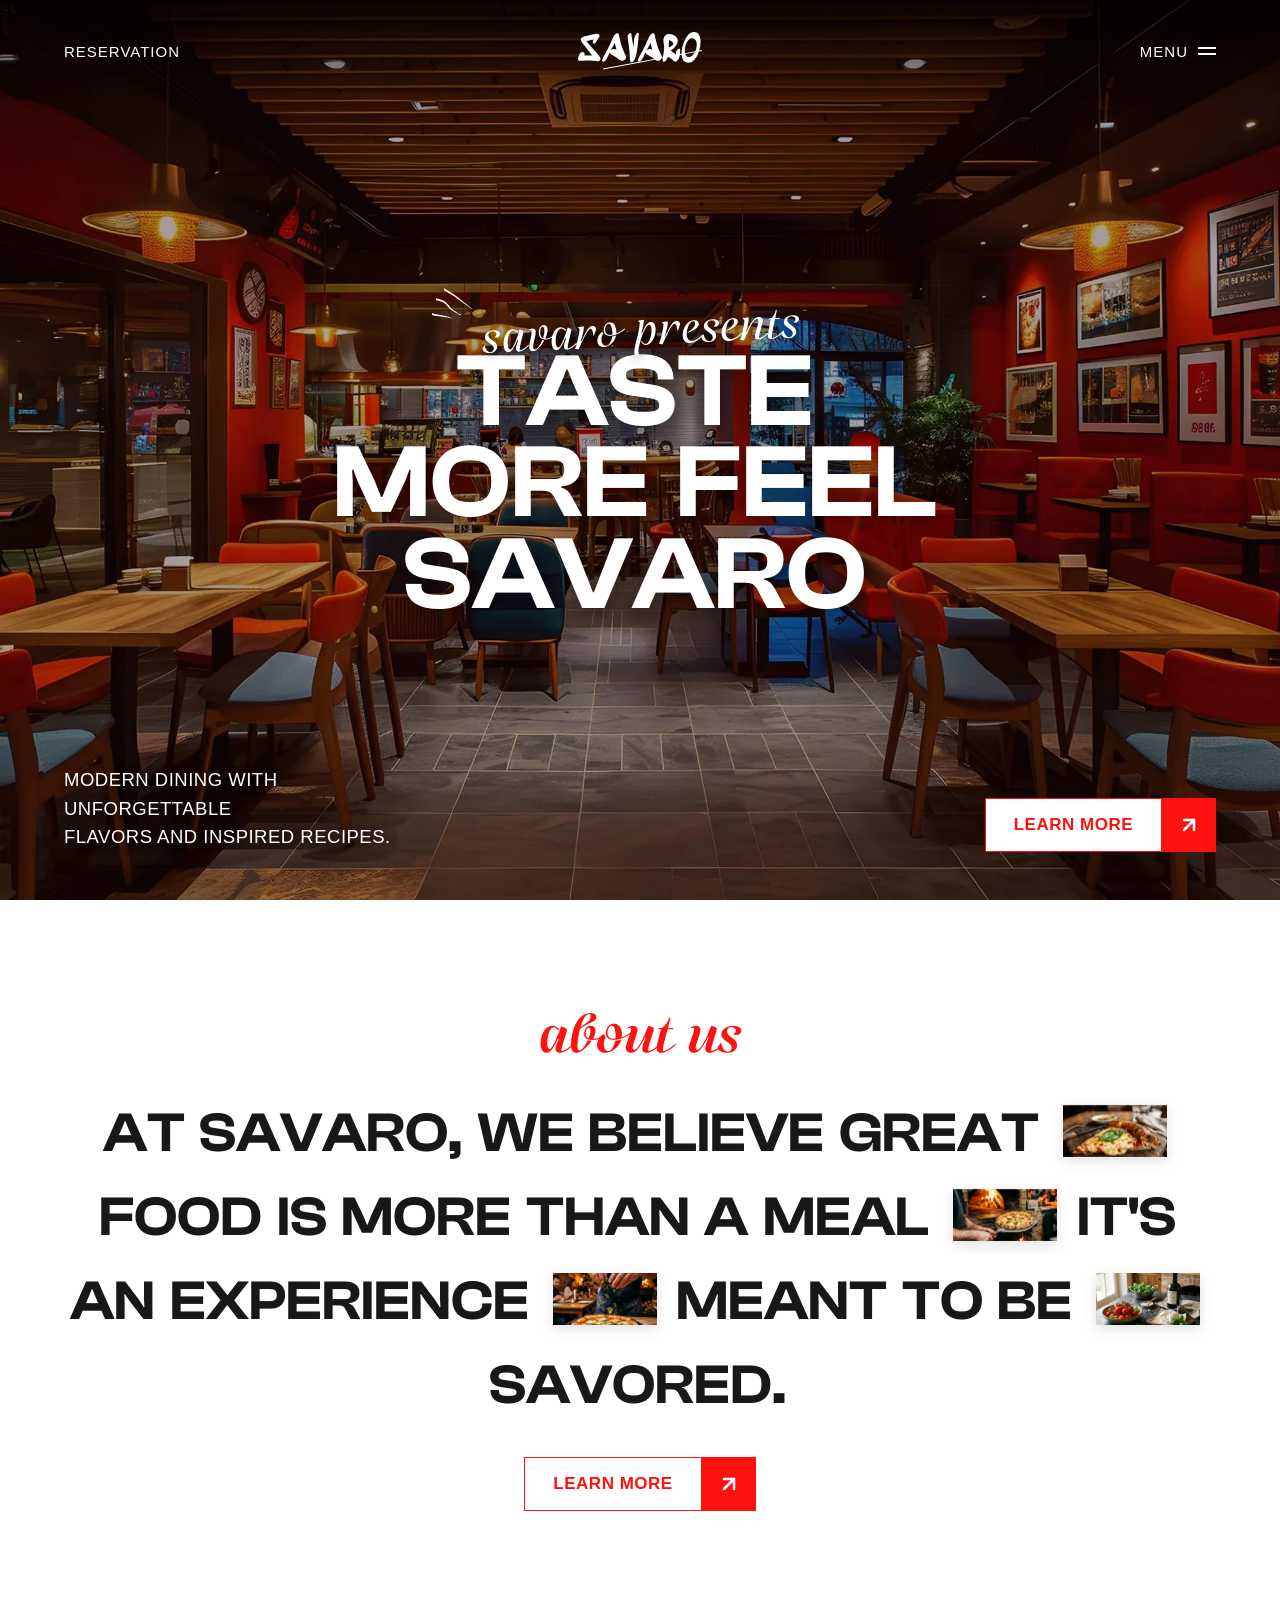
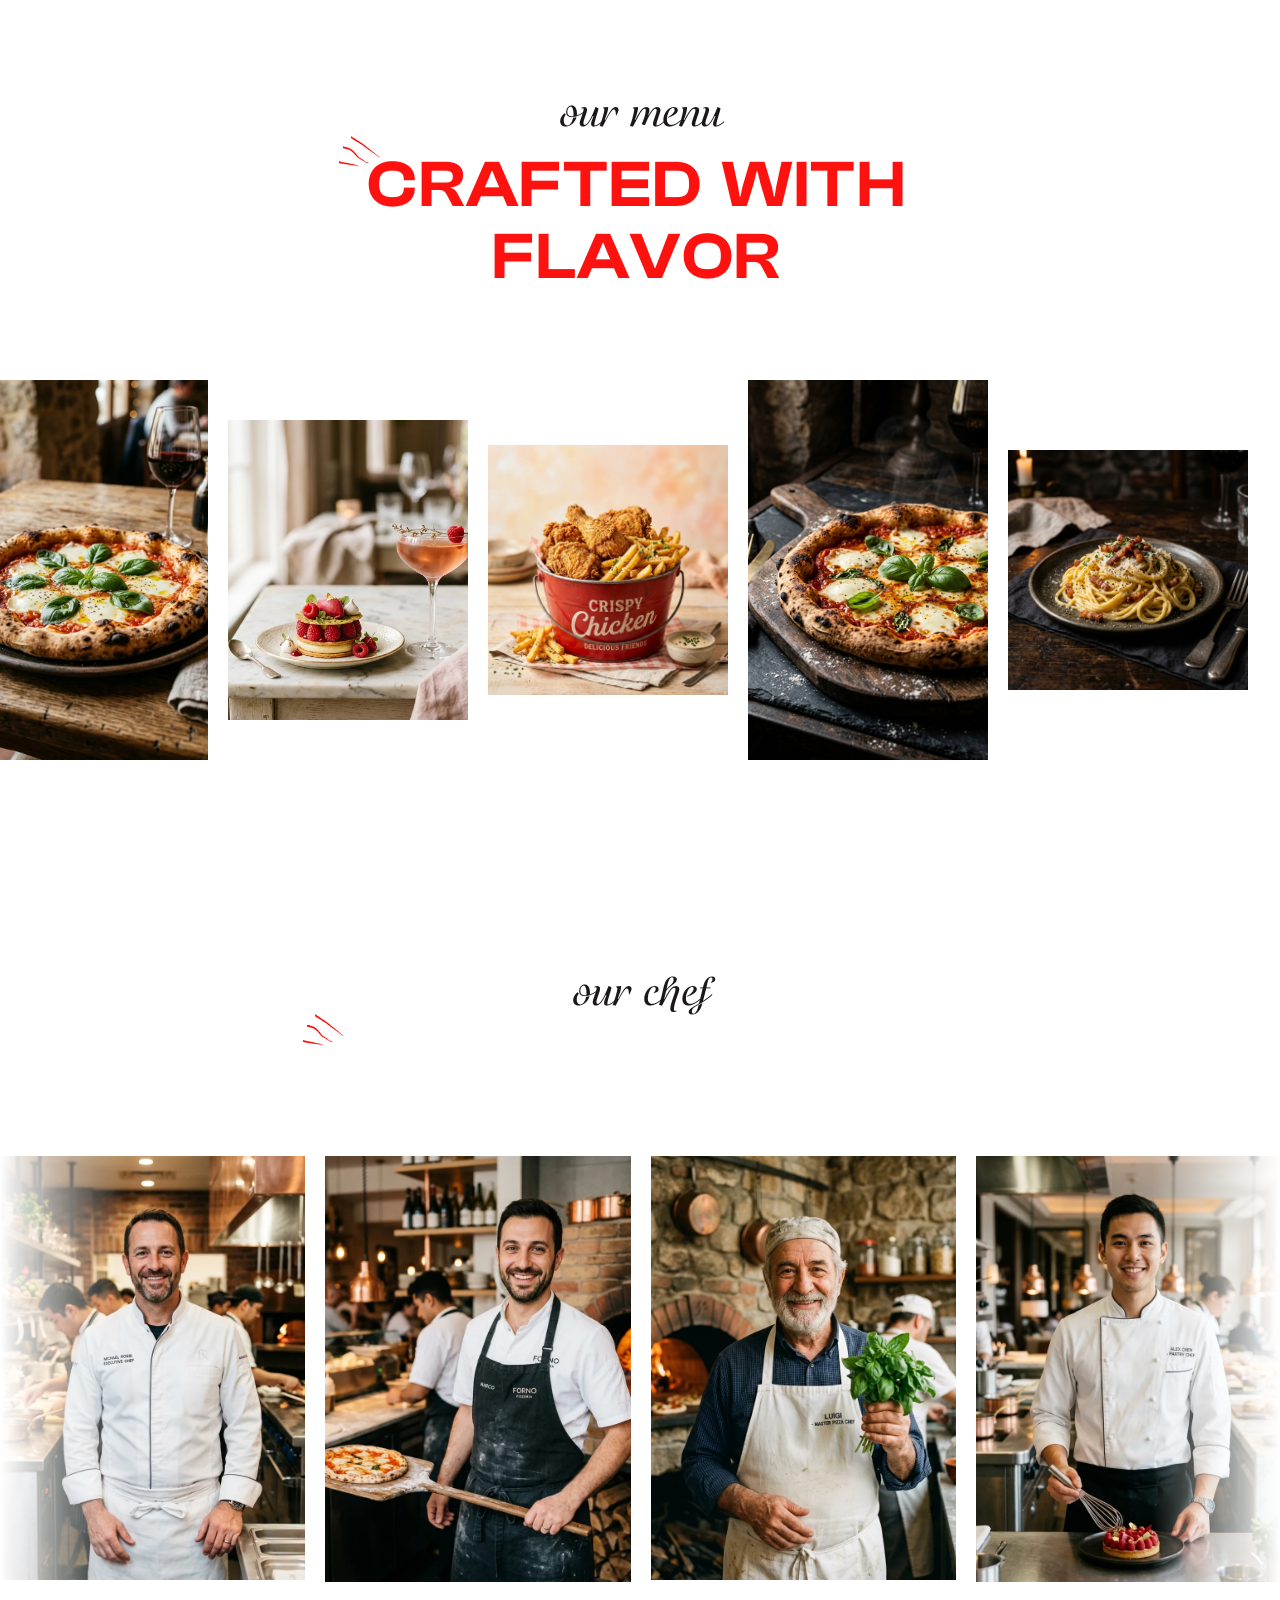
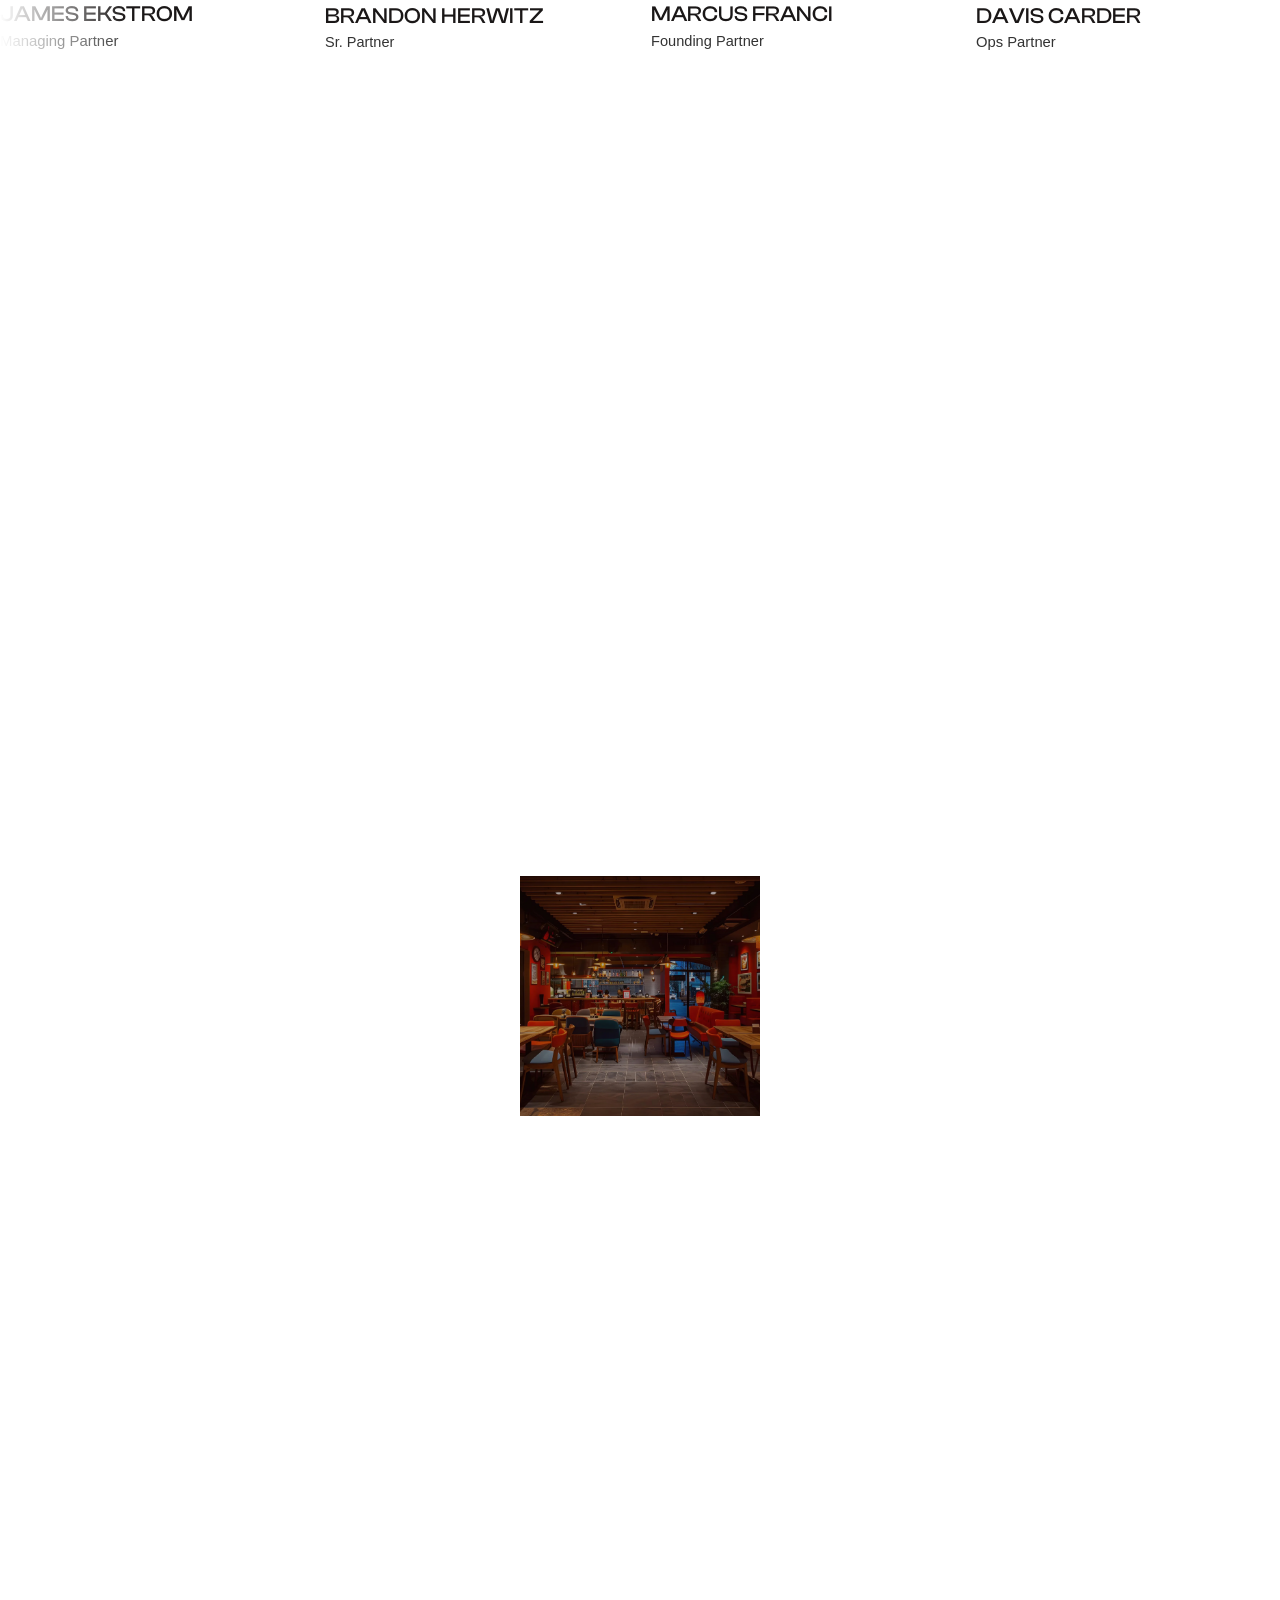
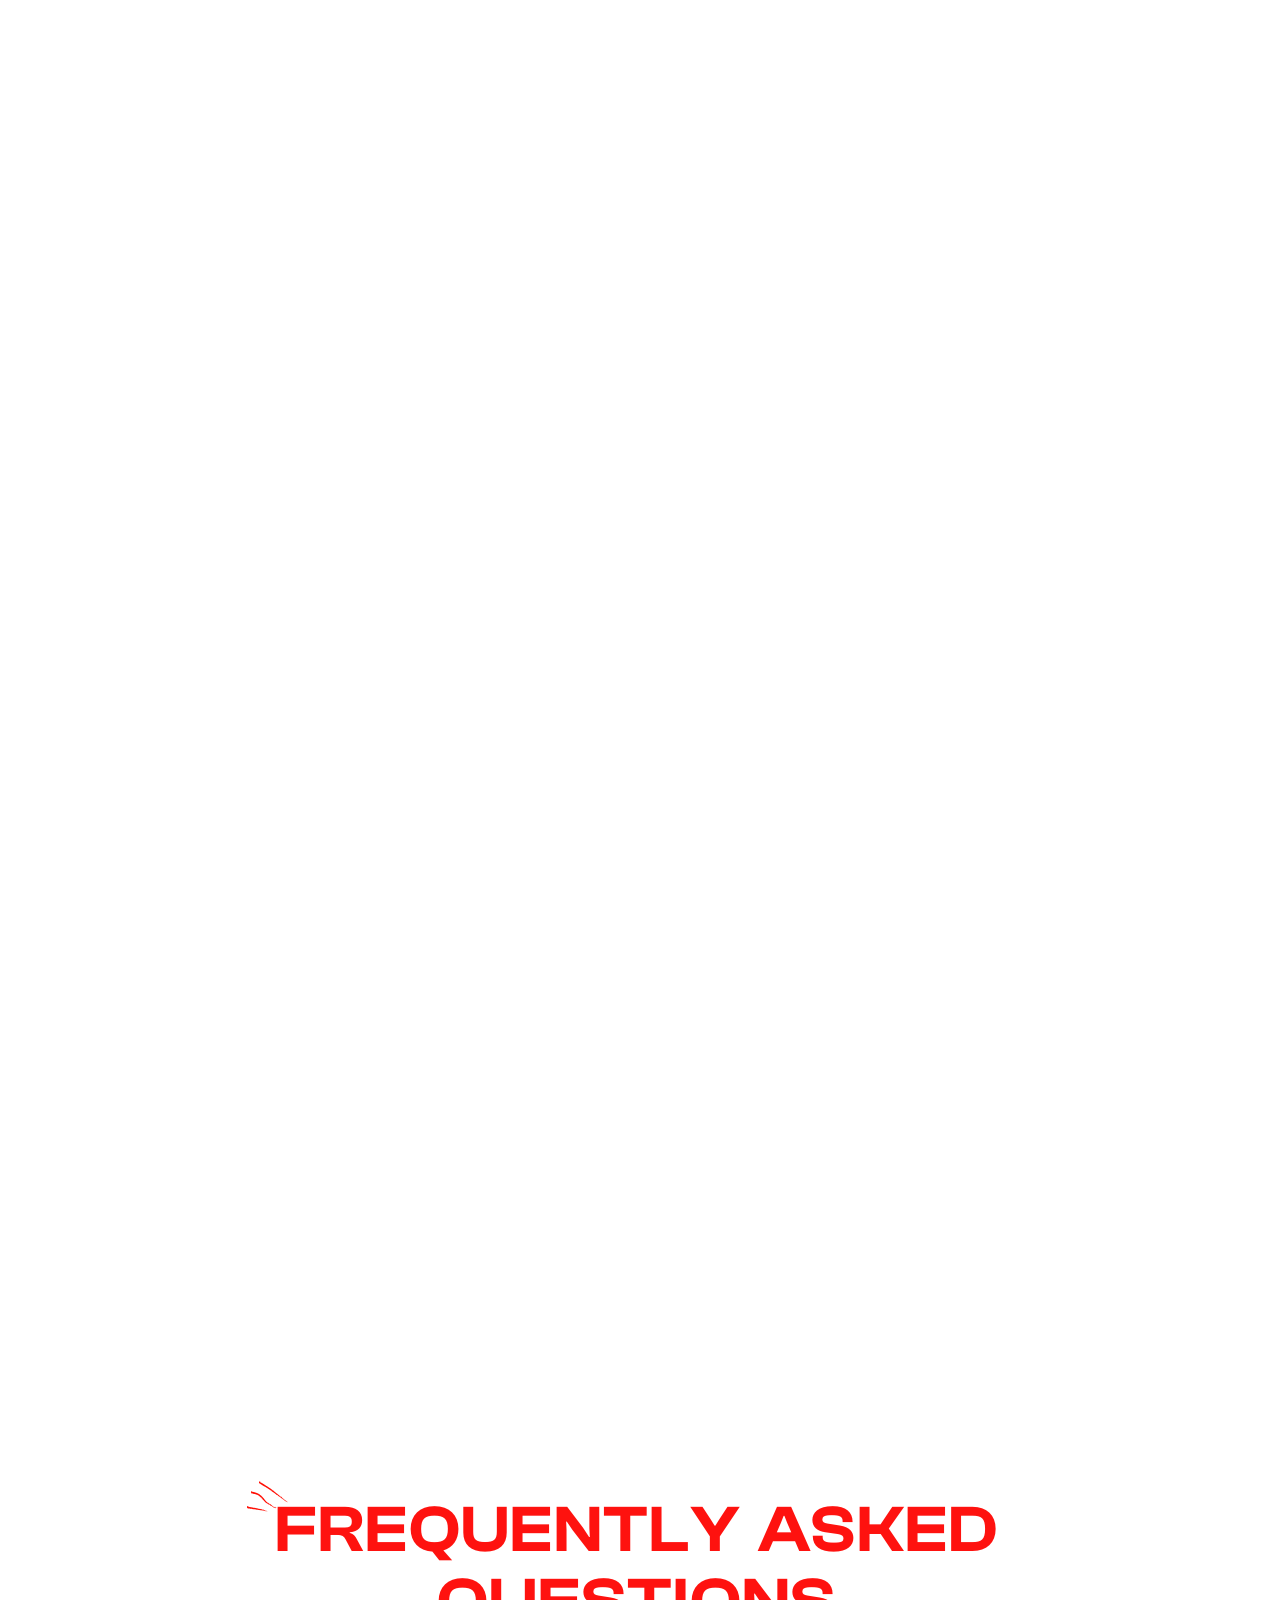
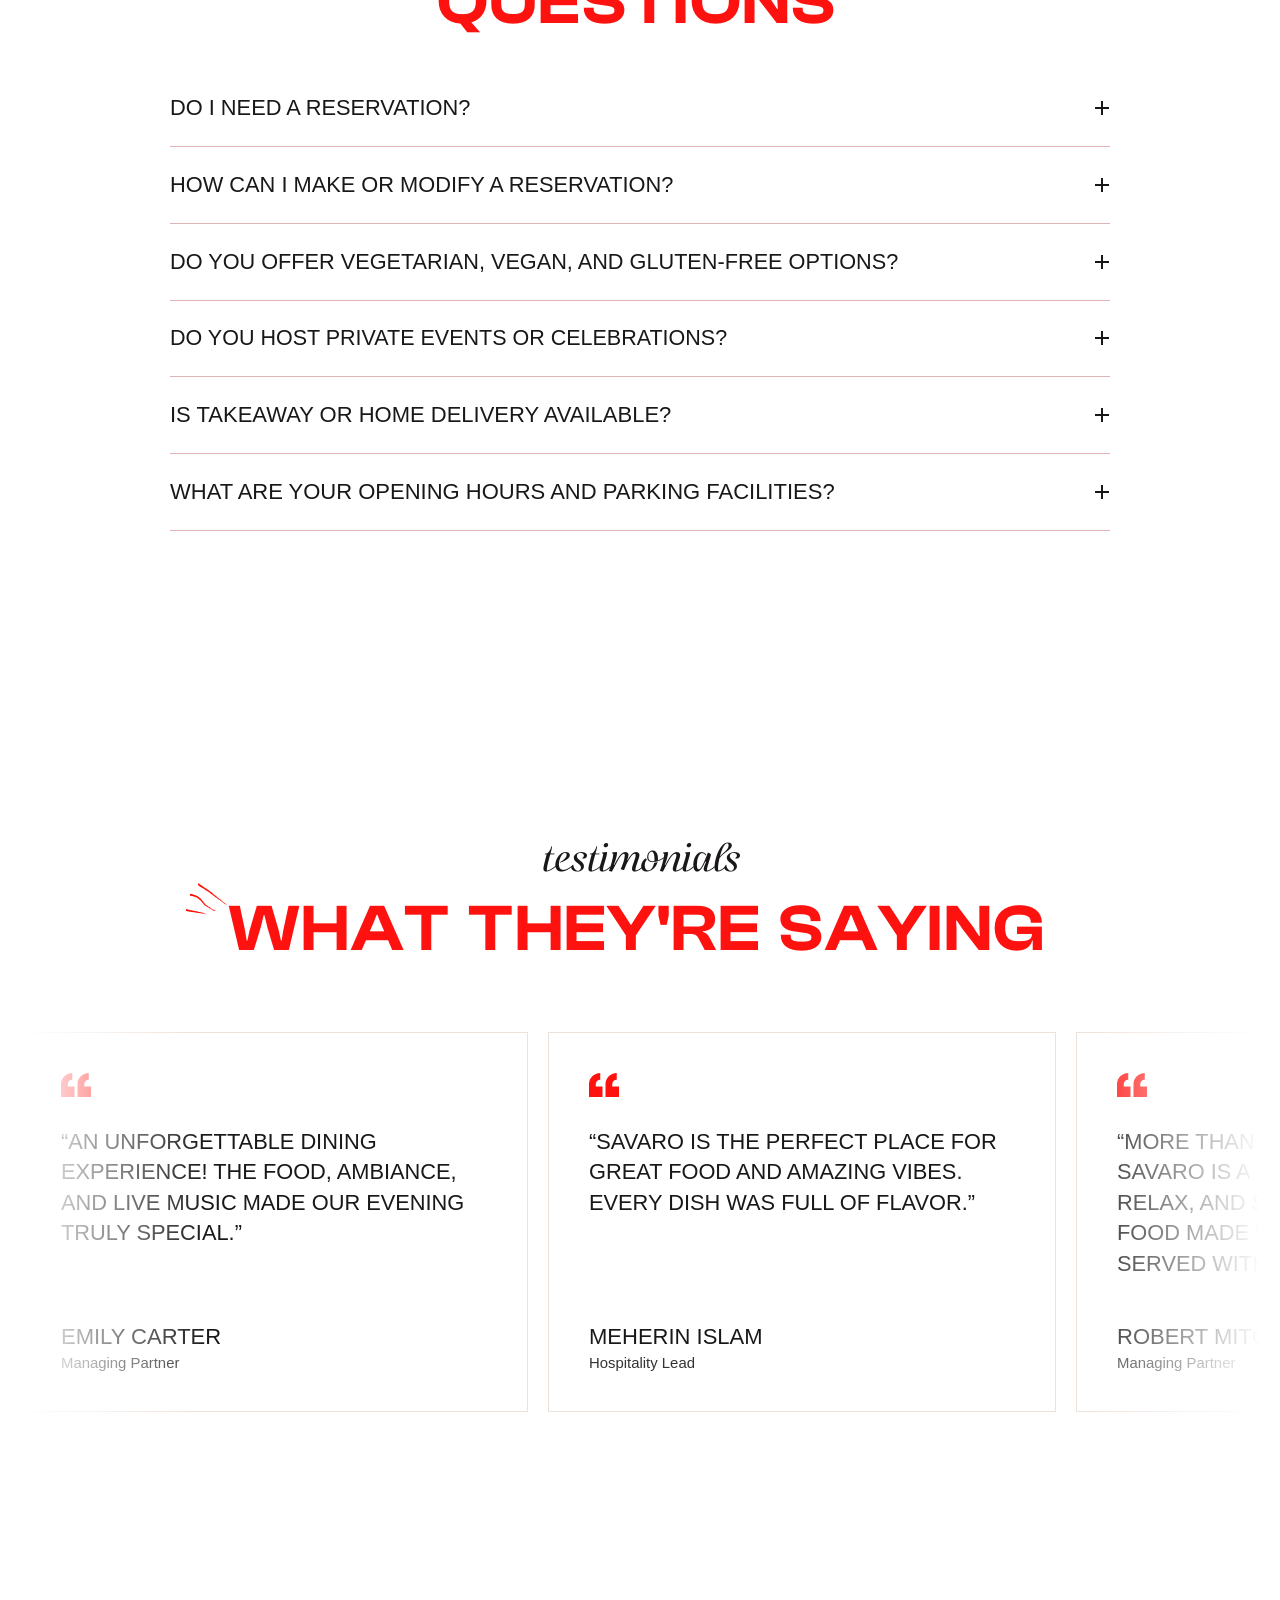
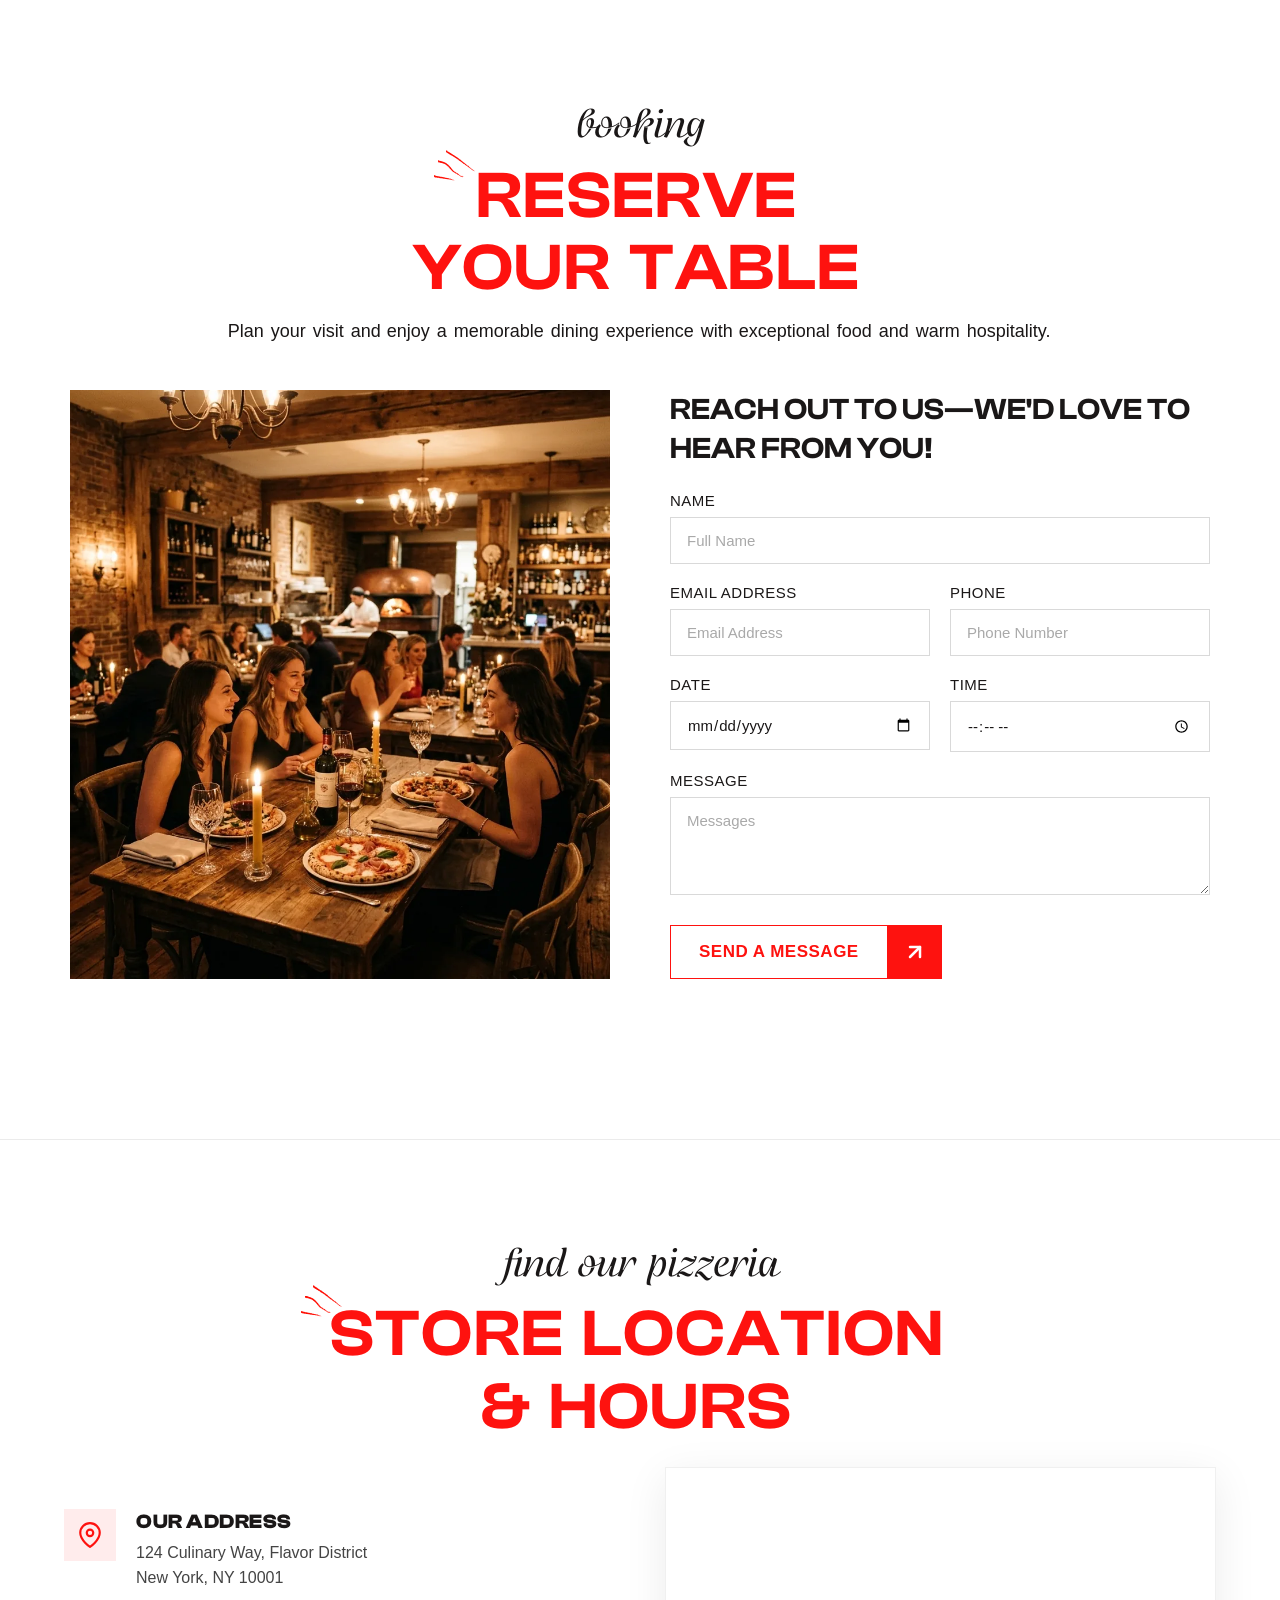
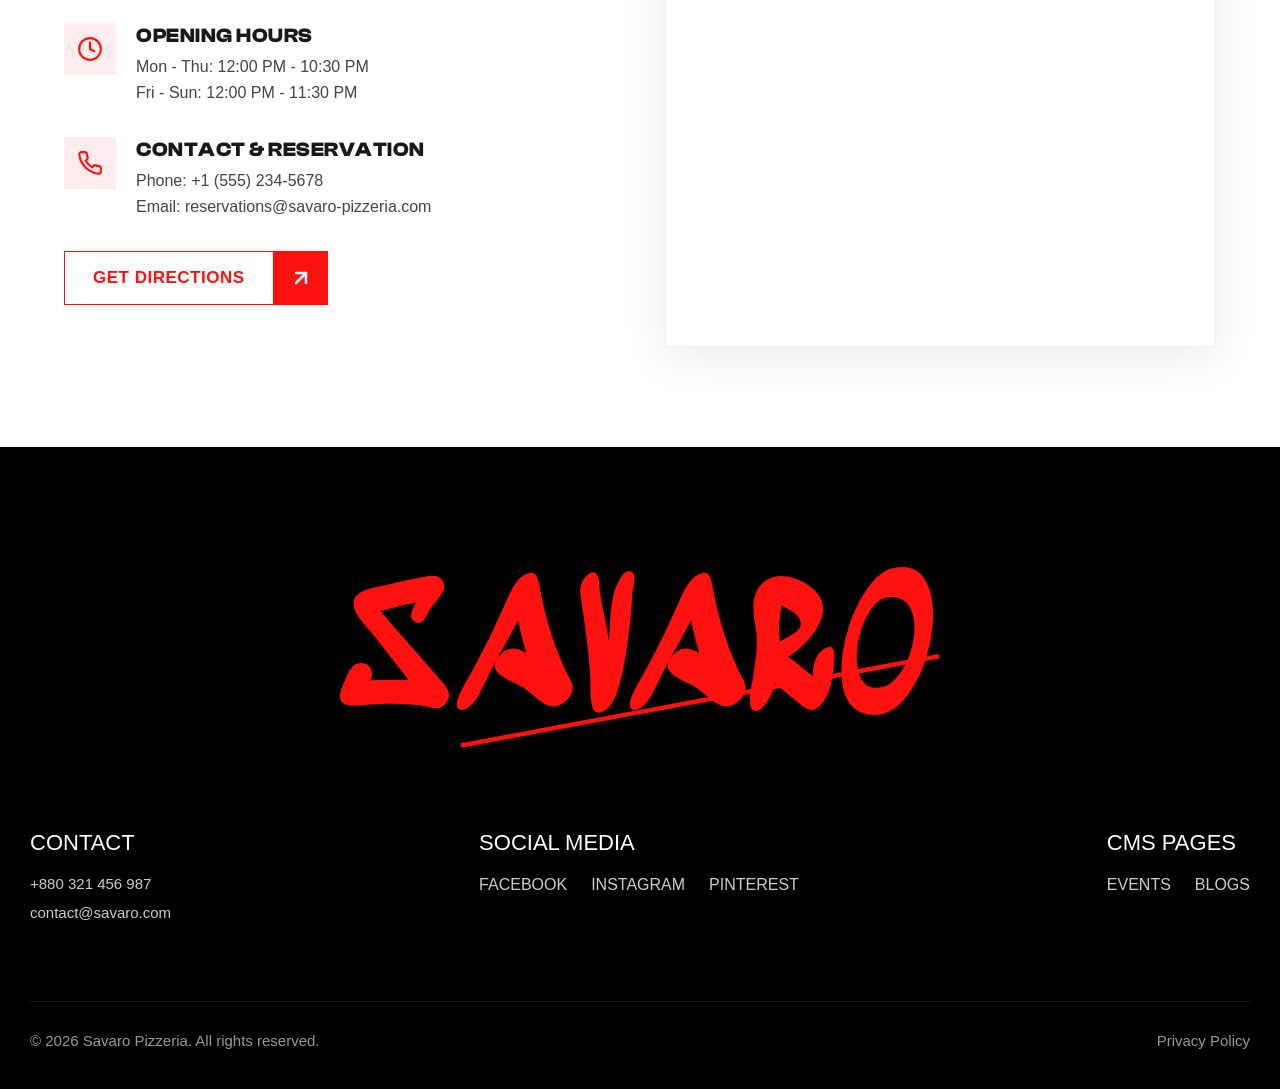
==== commit d6740e8a: "fix: cleanup segment inline styles post-animation and adjust mobile testimonial layout and badge siz" ====
--- a/index.html
+++ b/index.html
@@ -1216,11 +1216,19 @@
                     play() {
                         if (isPlayed) return;
                         isPlayed = true;
-                        allSegments.forEach(seg => {
+                        allSegments.forEach((seg, idx) => {
                             seg.style.opacity = '1';
                             seg.style.filter = 'blur(0px)';
                             const isBadge = seg.classList.contains('inline-img-badge');
                             seg.style.transform = isBadge ? 'translateY(-6px) scale(1)' : 'translateY(0px)';
+                            
+                            // Clean up inline styles after transition to restore CSS hover effects on desktop
+                            setTimeout(() => {
+                                seg.style.transition = '';
+                                seg.style.transform = '';
+                                seg.style.filter = '';
+                                seg.style.willChange = '';
+                            }, (idx * delay) + (stepDuration * 1000) + 50);
                         });
                     }
                 };
--- a/style.css
+++ b/style.css
@@ -659,6 +659,9 @@
     }
 
     /* Position SVG lines icon uniformly across mobile titles */
+    .testimonials-section .brand-lines-icon {
+        left: -20px !important;
+    }
 
     /* FORCED 100% Full Width Mobile CTA Buttons */
     .hero-btn,
@@ -973,7 +976,6 @@
     width: 104px;
     height: 52px;
     border-radius: 0px;
-    overflow: hidden;
     margin: 0 10px;
     transform: translateY(-6px) translateZ(0);
     backface-visibility: hidden;
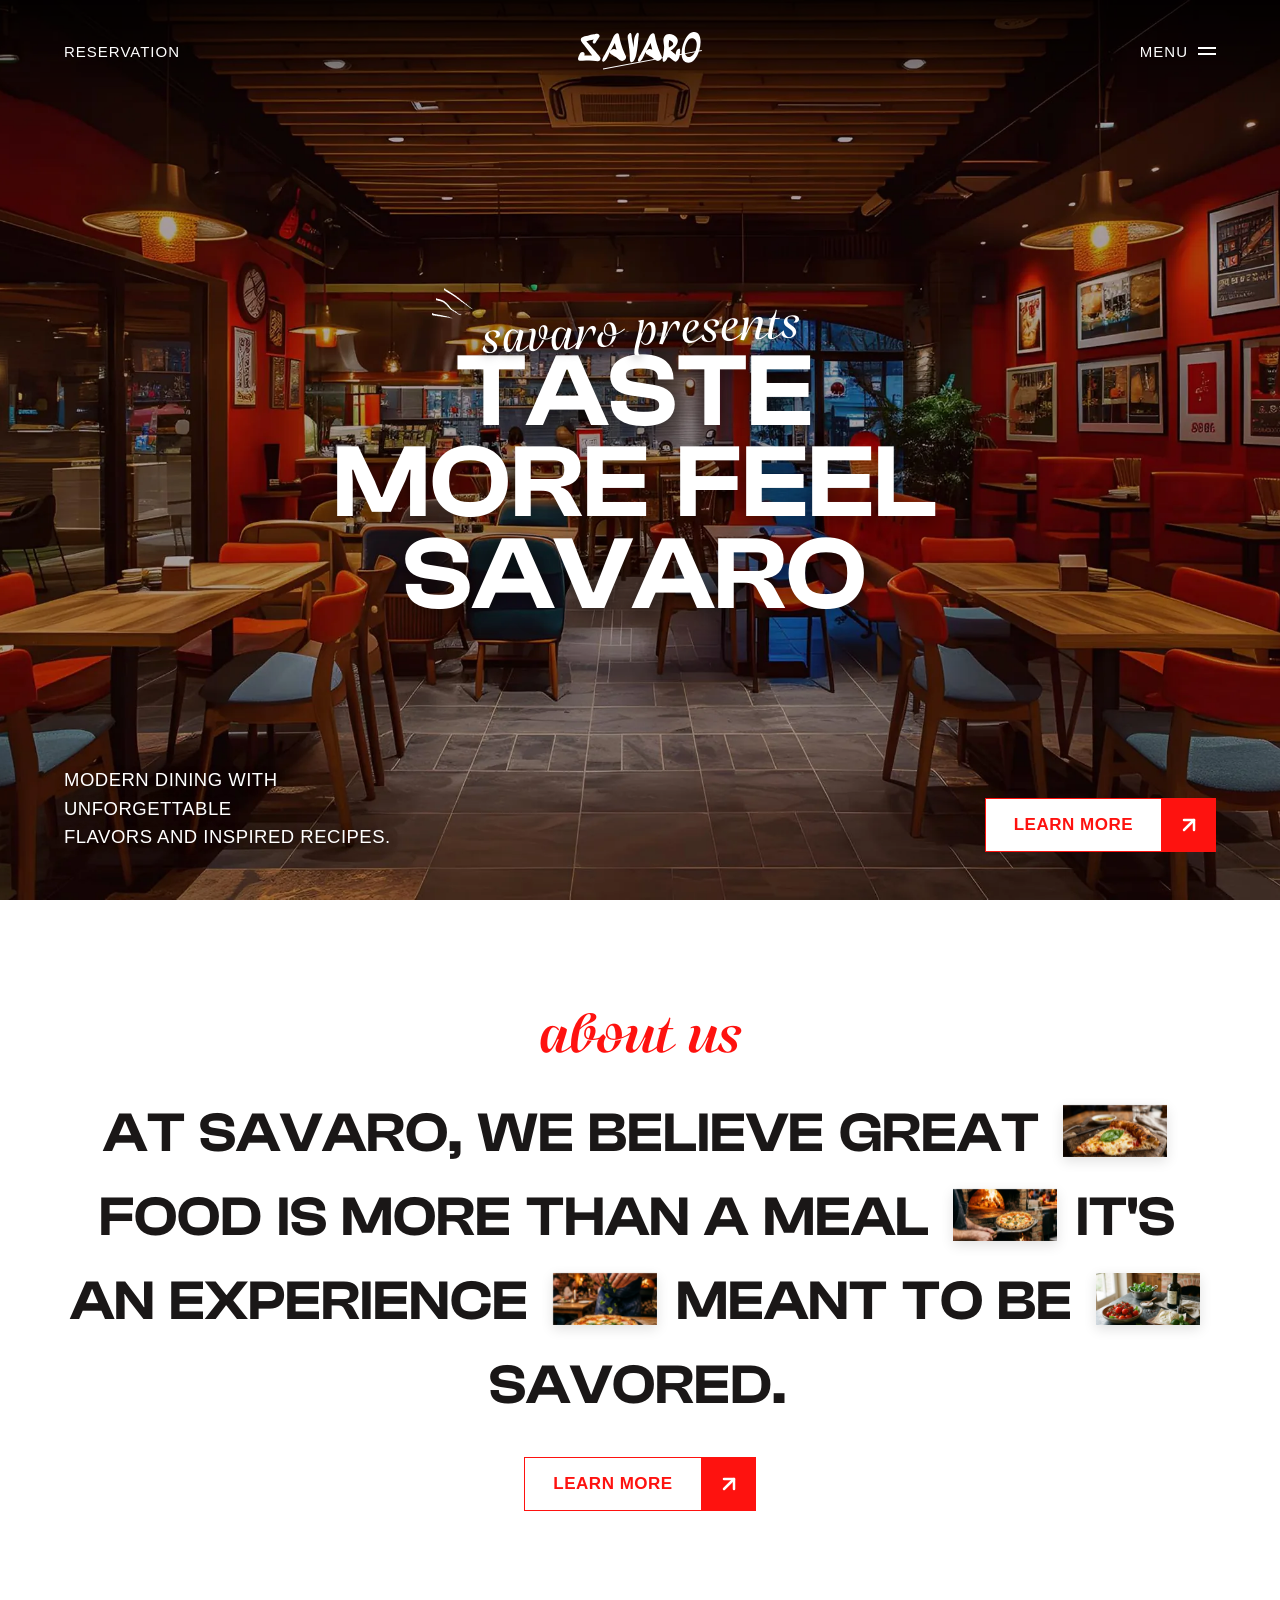
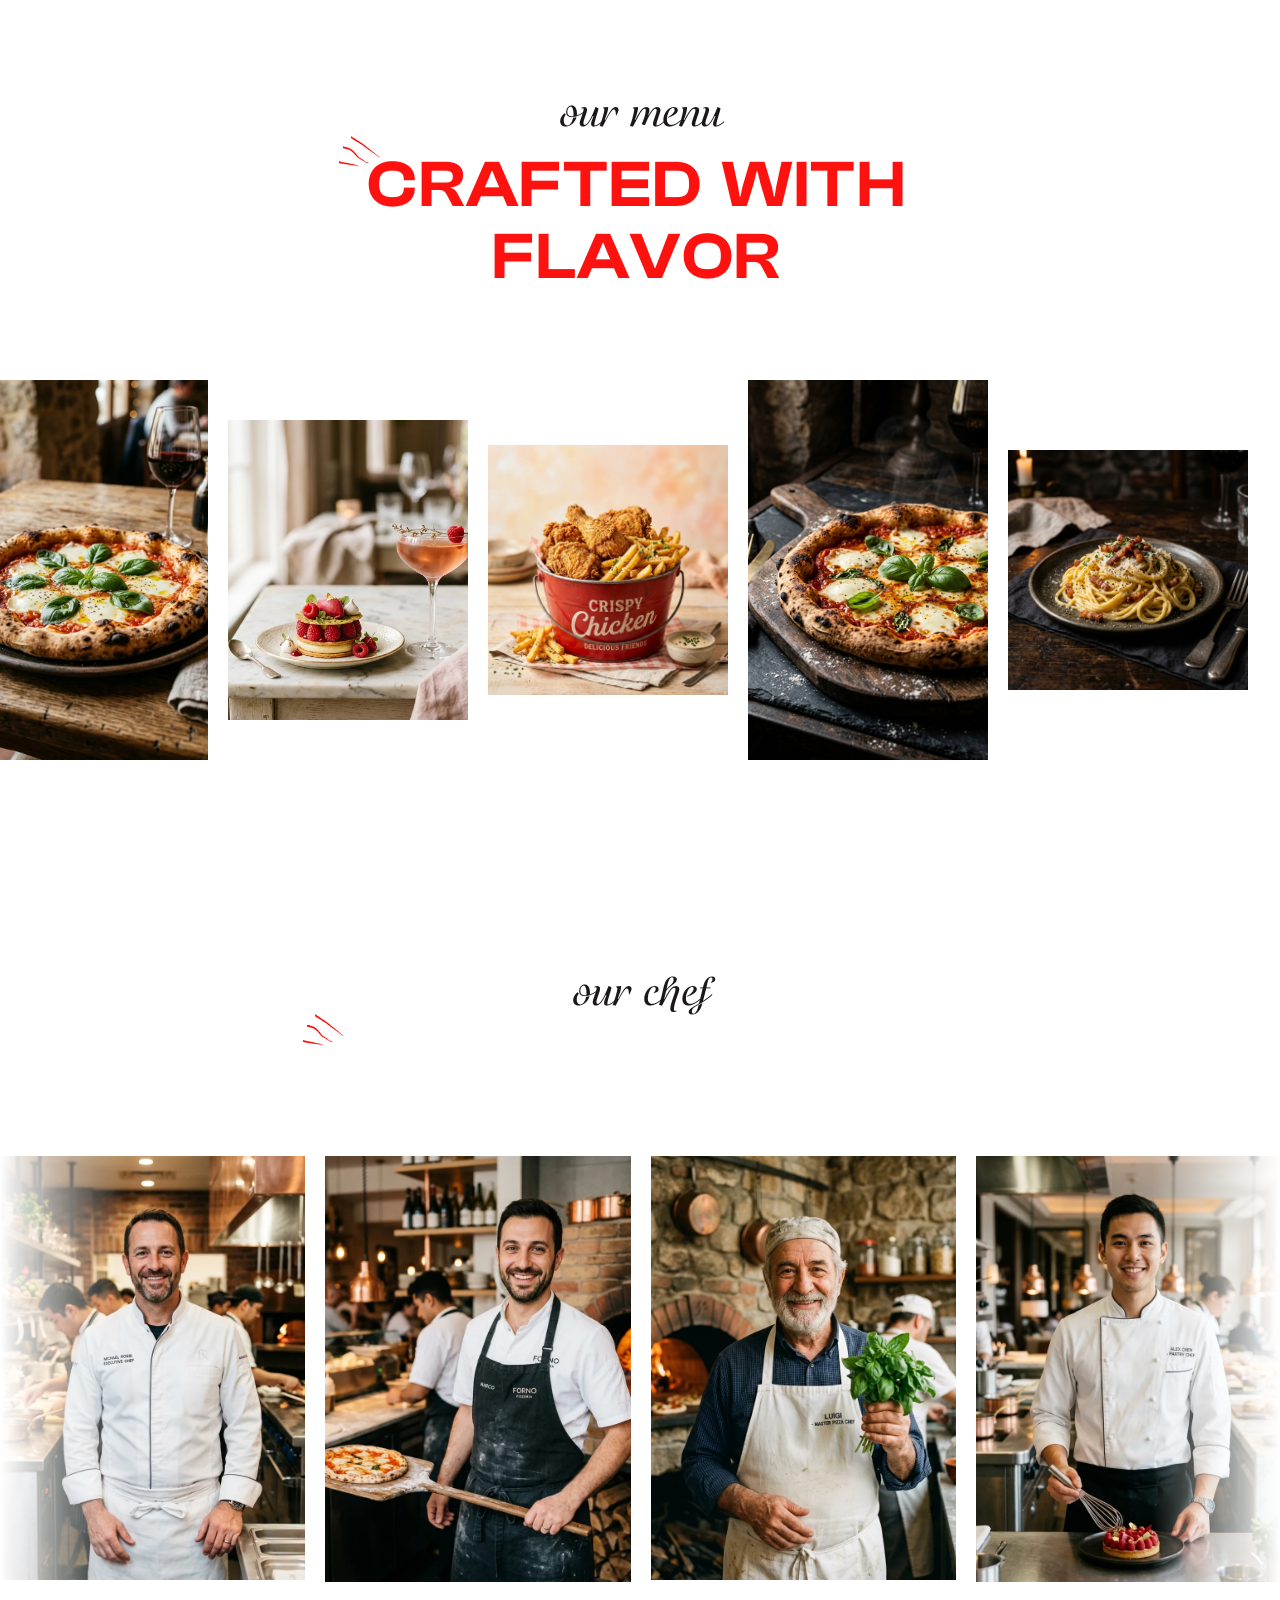
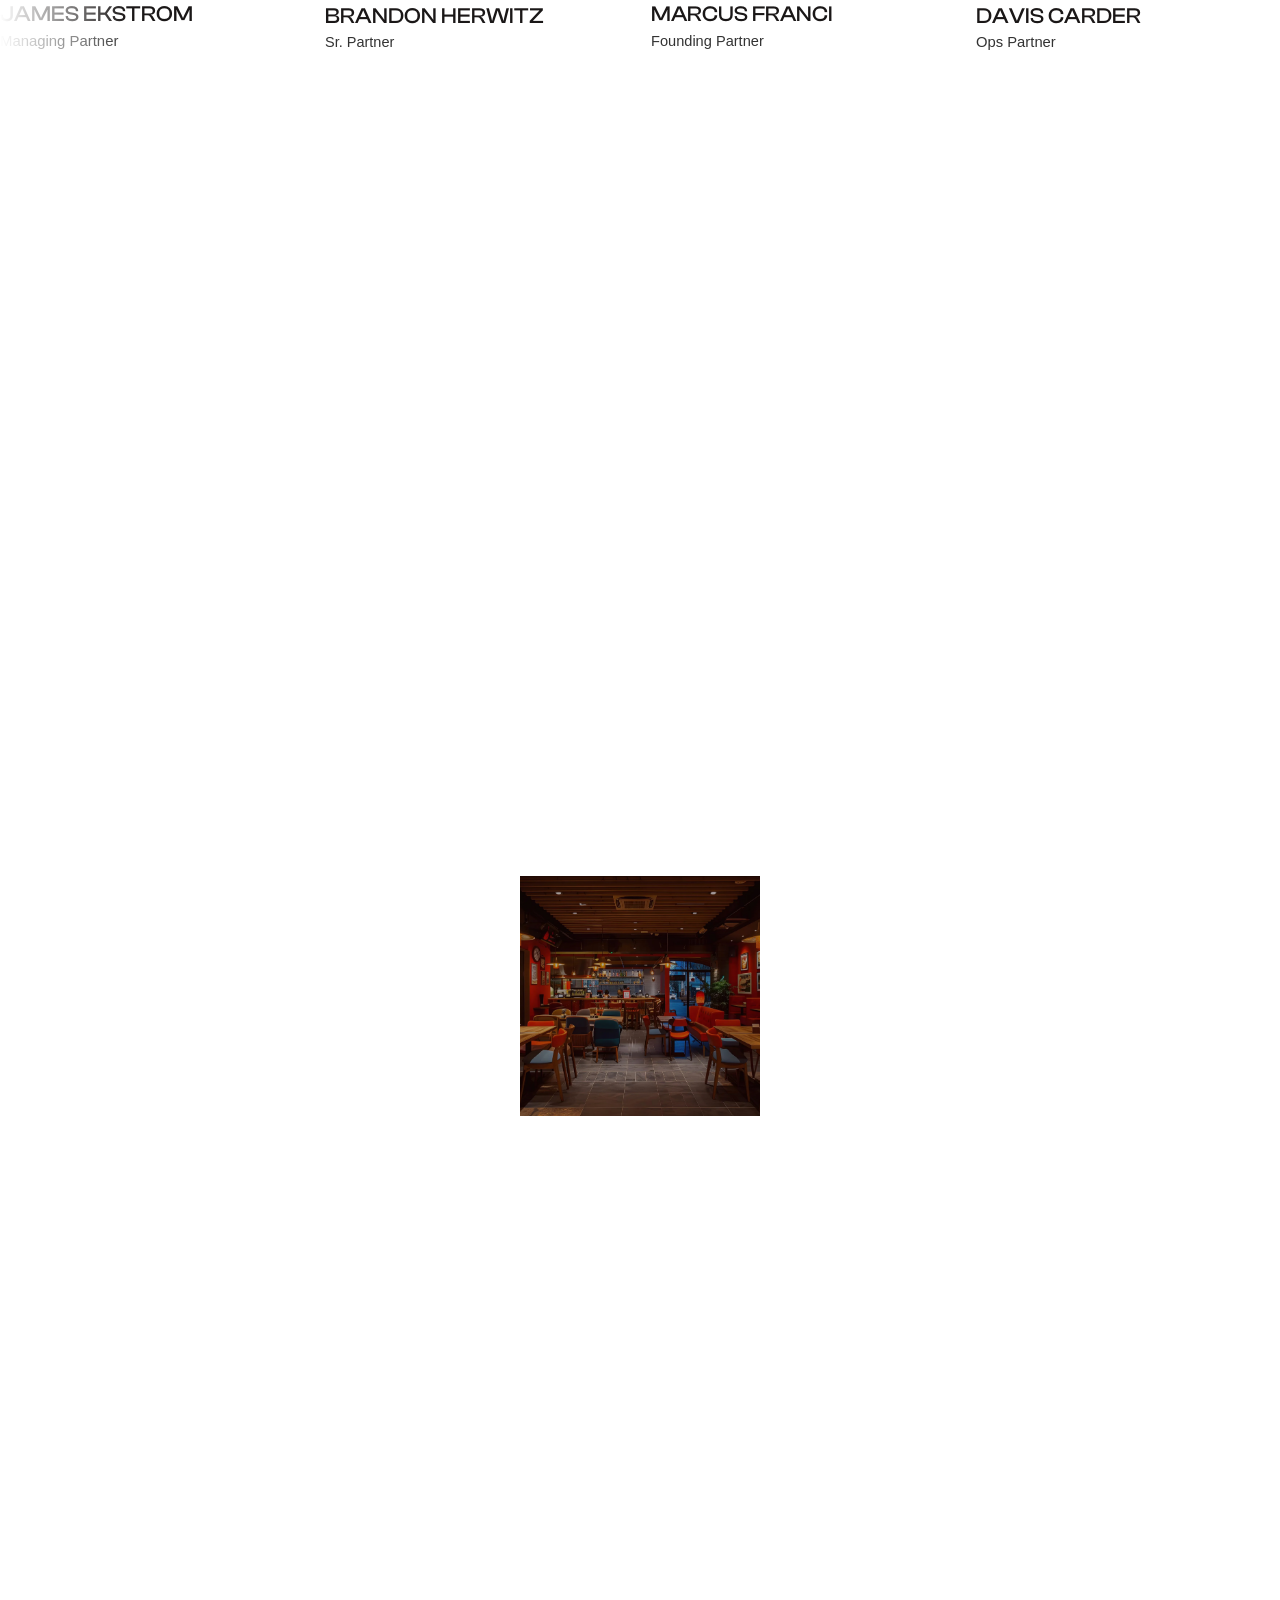
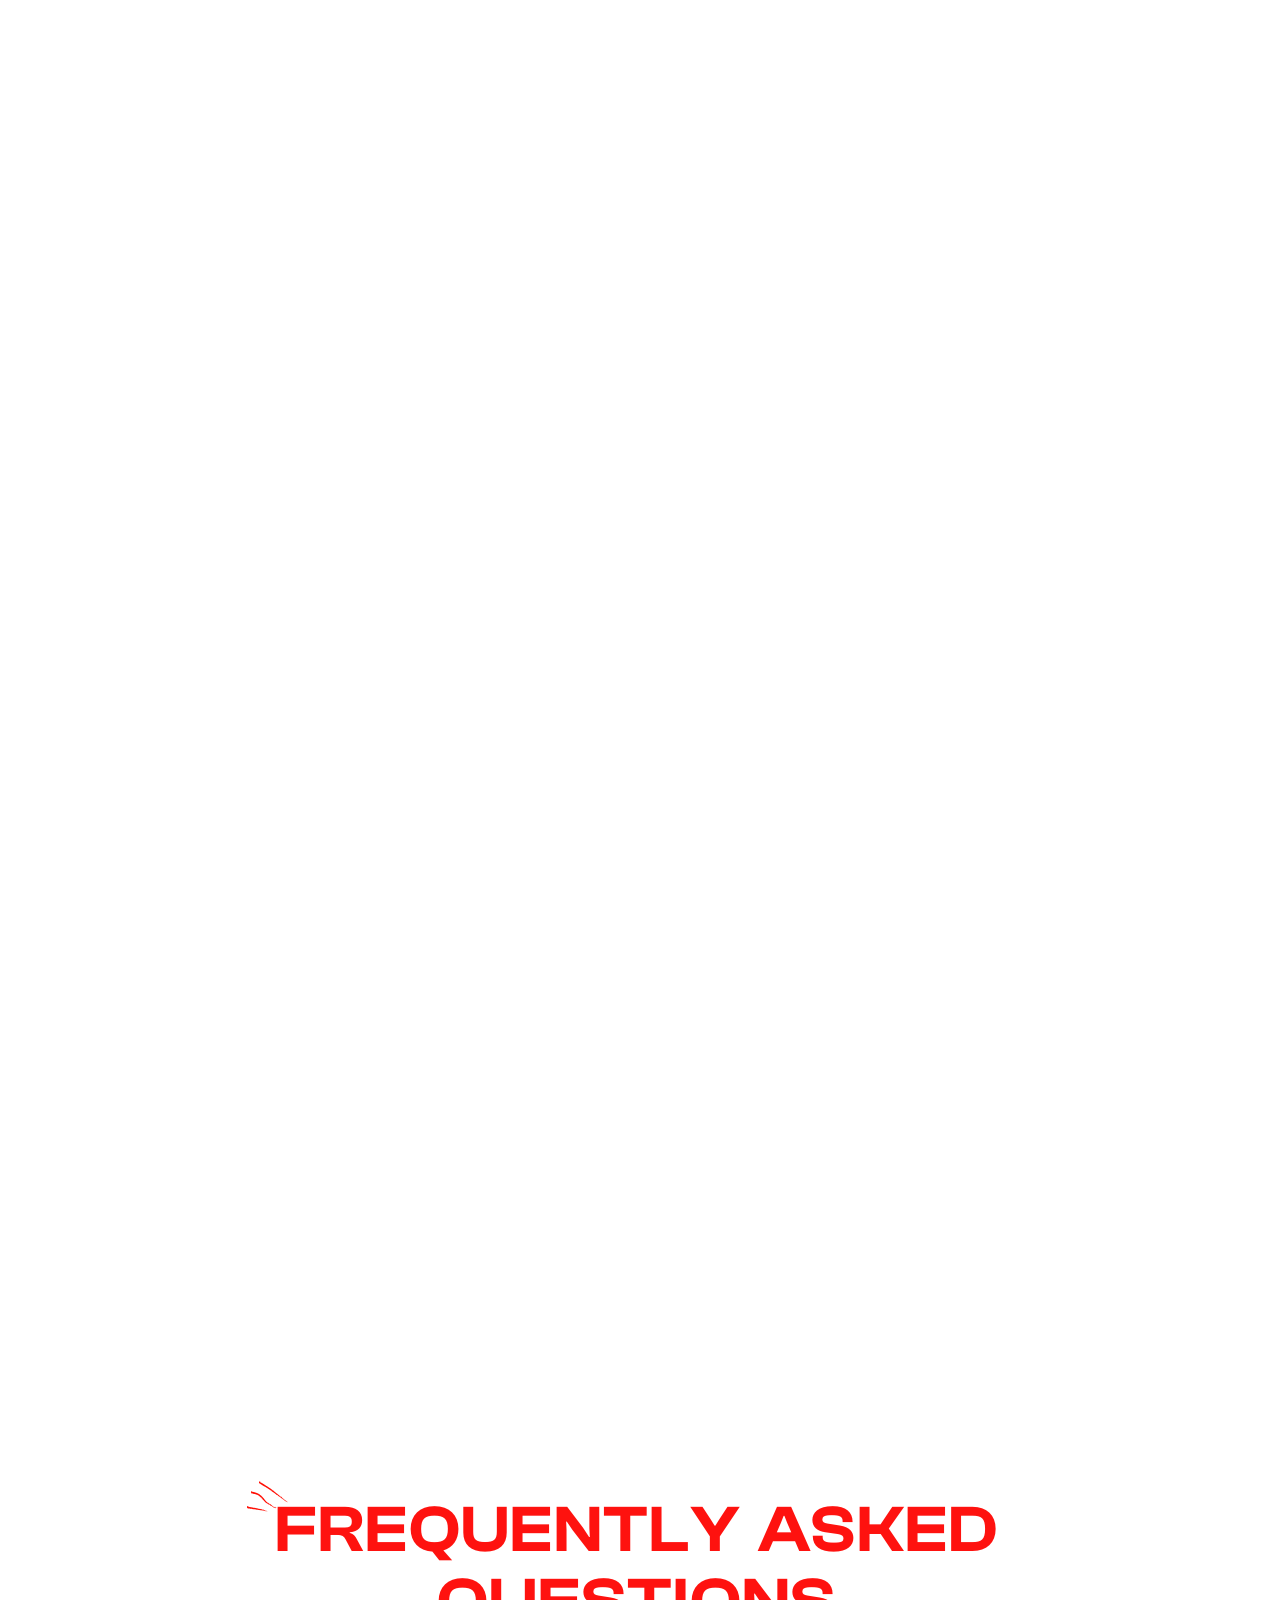
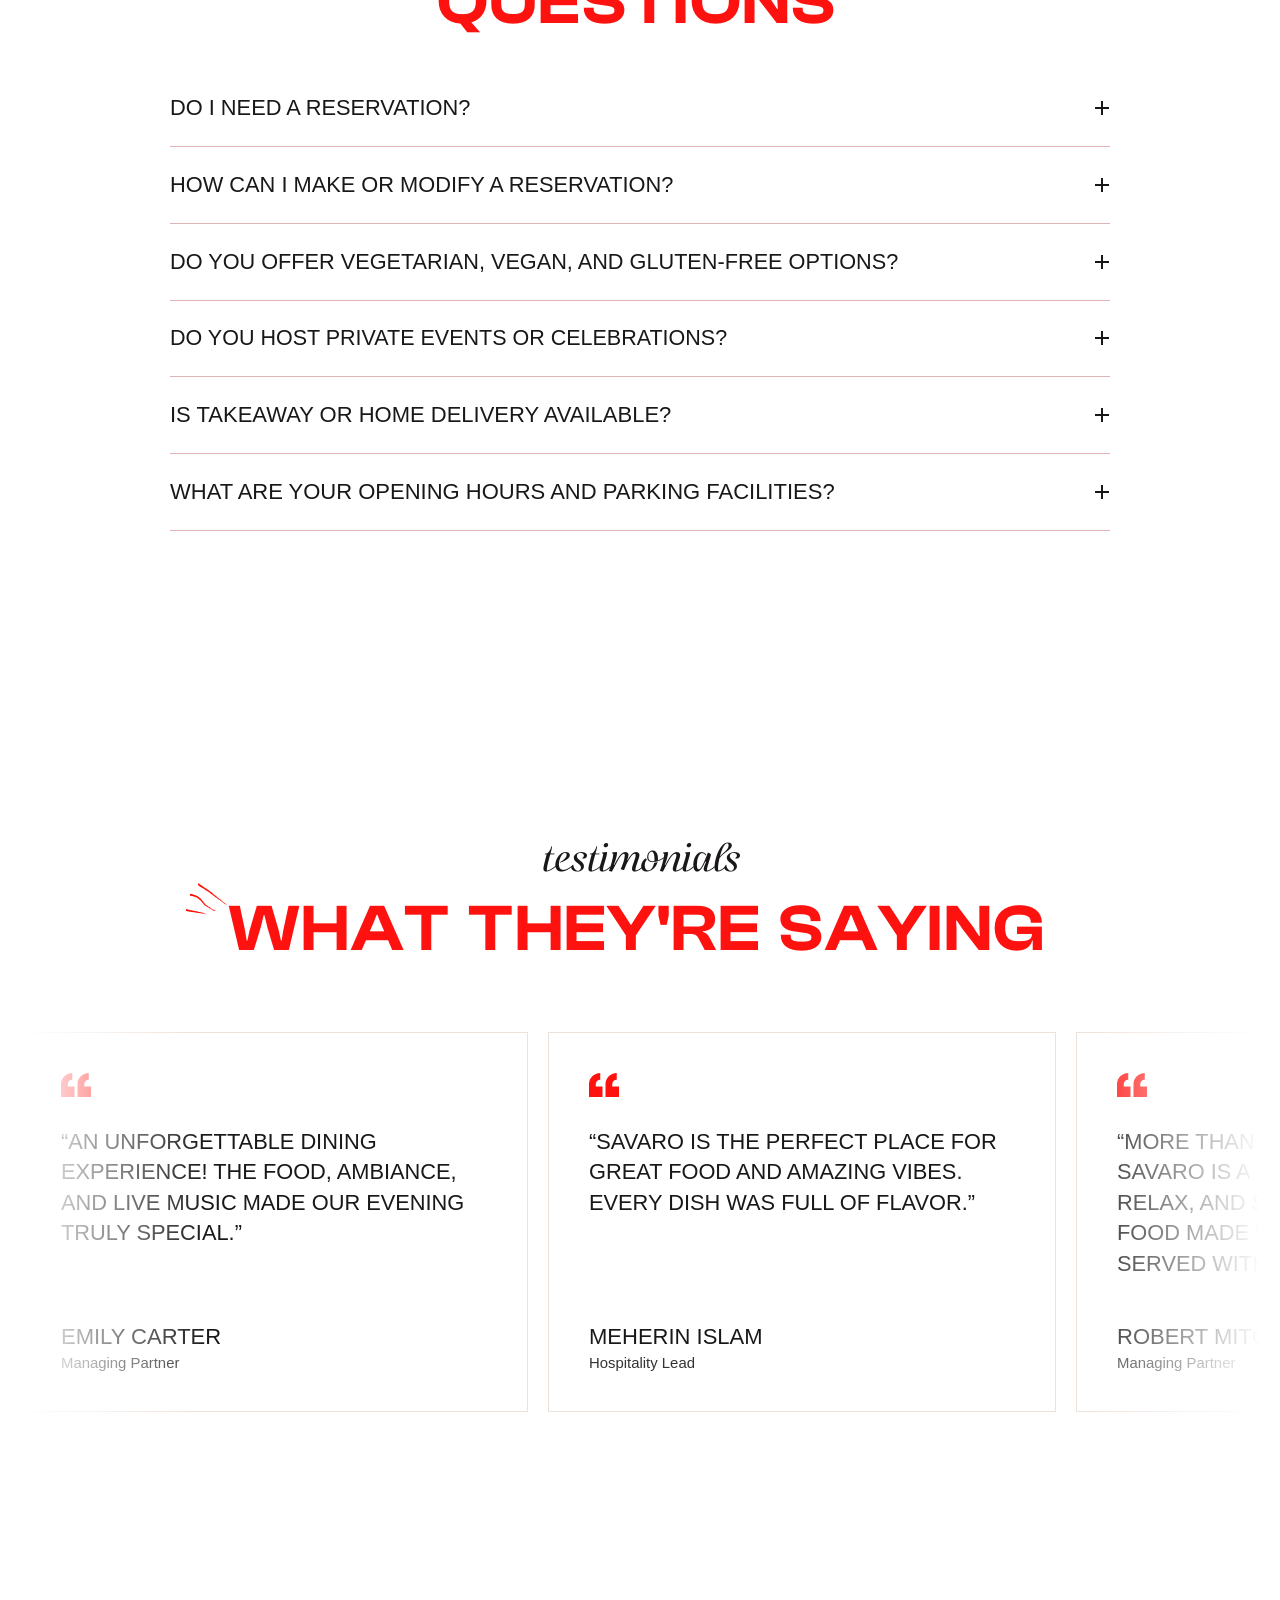
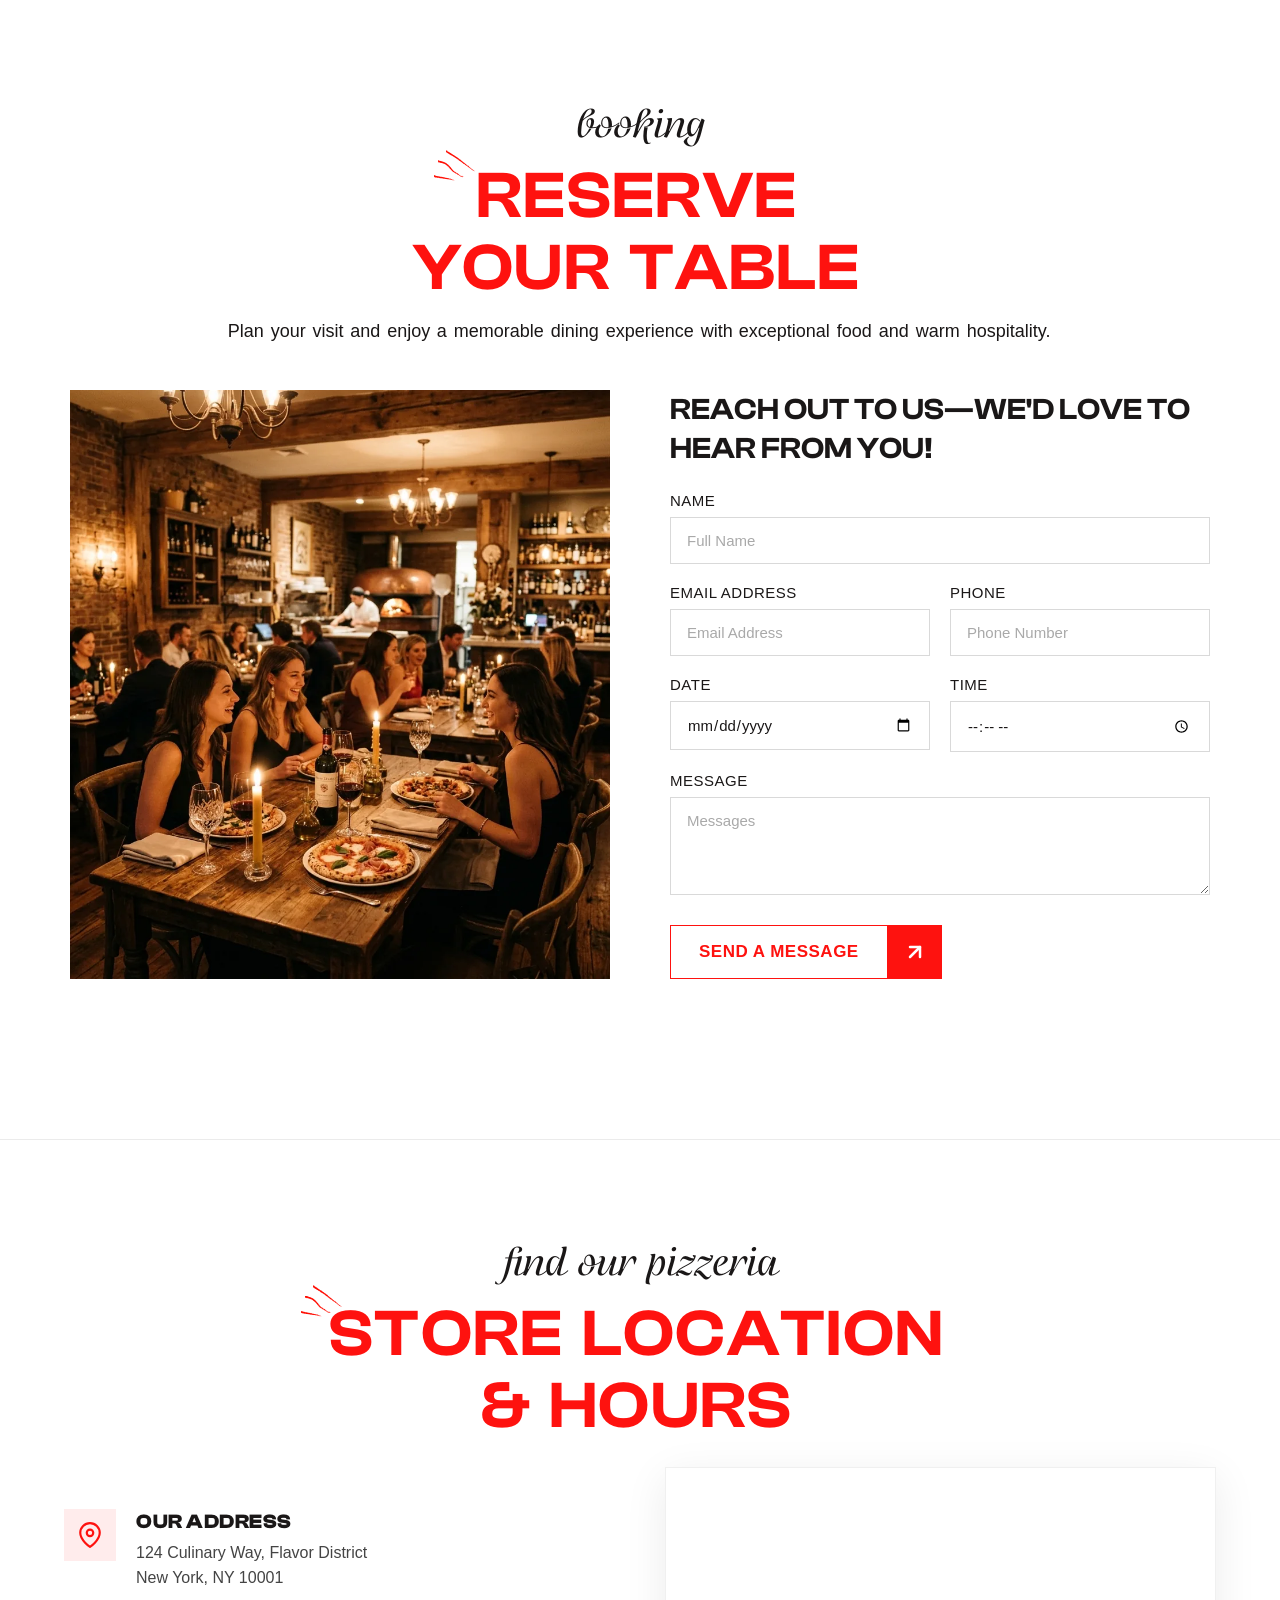
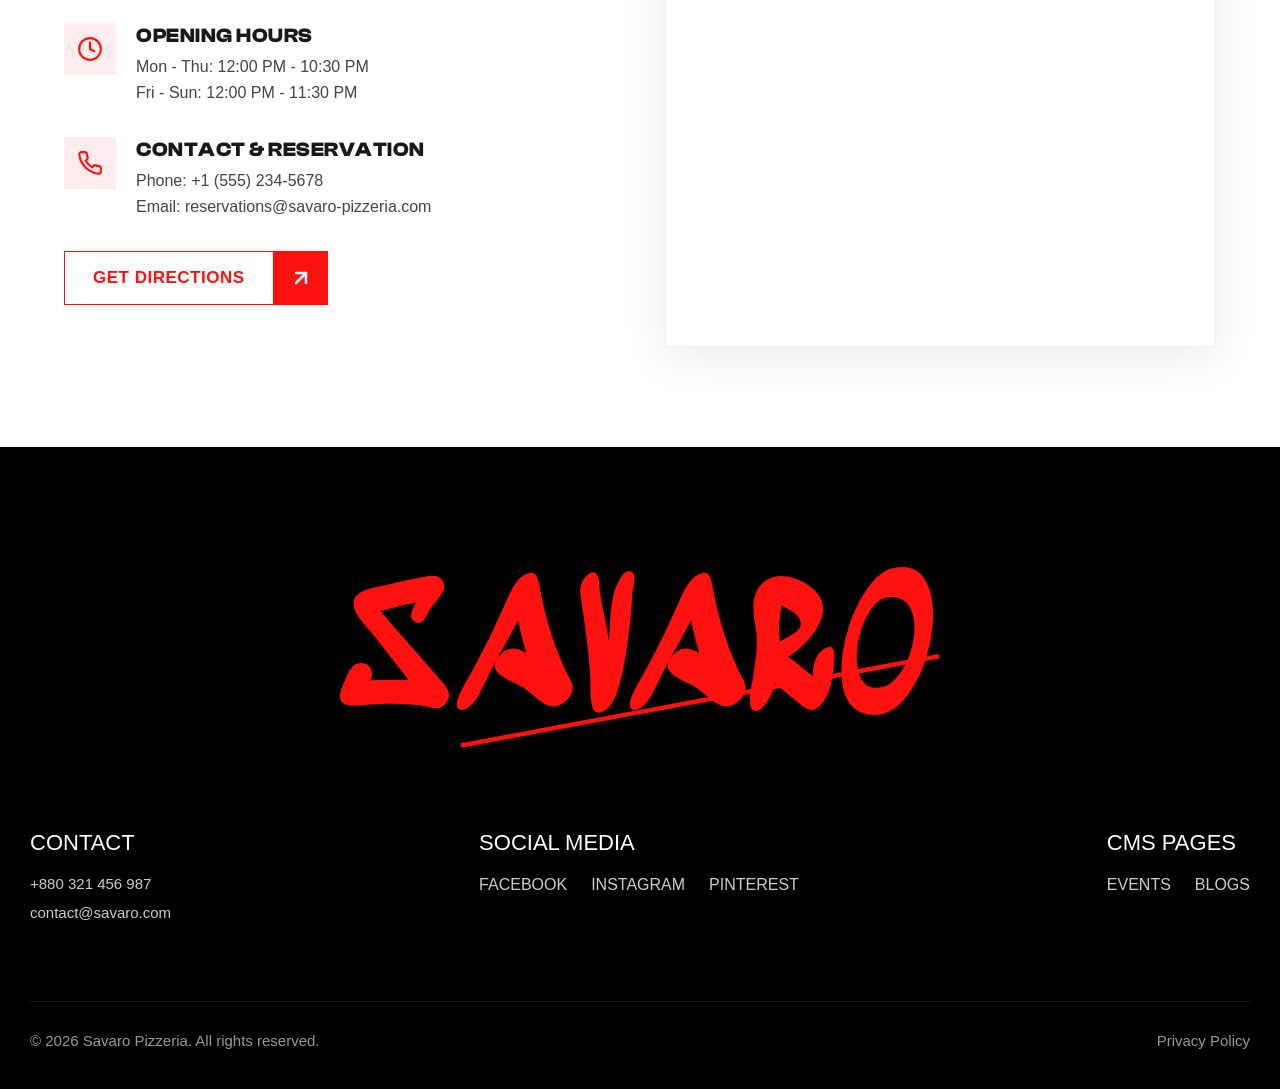
==== commit ce4faa64: "feat: add favicon and social media meta tags, and adjust testimonial icon positioning" ====
--- a/index.html
+++ b/index.html
@@ -5,6 +5,17 @@
     <meta name="viewport" content="width=device-width, initial-scale=1.0">
     <title>Savaro - Artisanal Pizzeria & Fine Italian Dining</title>
     <meta name="description" content="Savaro is an authentic Italian artisanal pizzeria. Explore handcrafted wood-fired pizzas, gourmet appetizers, fine wines, and book your reservation online.">
+    
+    <!-- Favicon -->
+    <link rel="icon" type="image/png" href="assets/favicon.png">
+    
+    <!-- Open Graph Meta Tags (Social Media/WhatsApp Preview) -->
+    <meta property="og:title" content="Savaro - Artisanal Pizzeria & Fine Italian Dining">
+    <meta property="og:description" content="Savaro is an authentic Italian artisanal pizzeria. Explore handcrafted wood-fired pizzas, gourmet appetizers, fine wines, and book your reservation online.">
+    <meta property="og:image" content="https://savaro-restaurant-template.vercel.app/assets/og-preview.png">
+    <meta property="og:url" content="https://savaro-restaurant-template.vercel.app/">
+    <meta property="og:type" content="website">
+
     <link rel="stylesheet" href="style.css?v=12.0">
     
     <!-- Google Analytics (GA4) -->
--- a/style.css
+++ b/style.css
@@ -660,7 +660,7 @@
 
     /* Position SVG lines icon uniformly across mobile titles */
     .testimonials-section .brand-lines-icon {
-        left: -20px !important;
+        left: 10px !important;
     }
 
     /* FORCED 100% Full Width Mobile CTA Buttons */
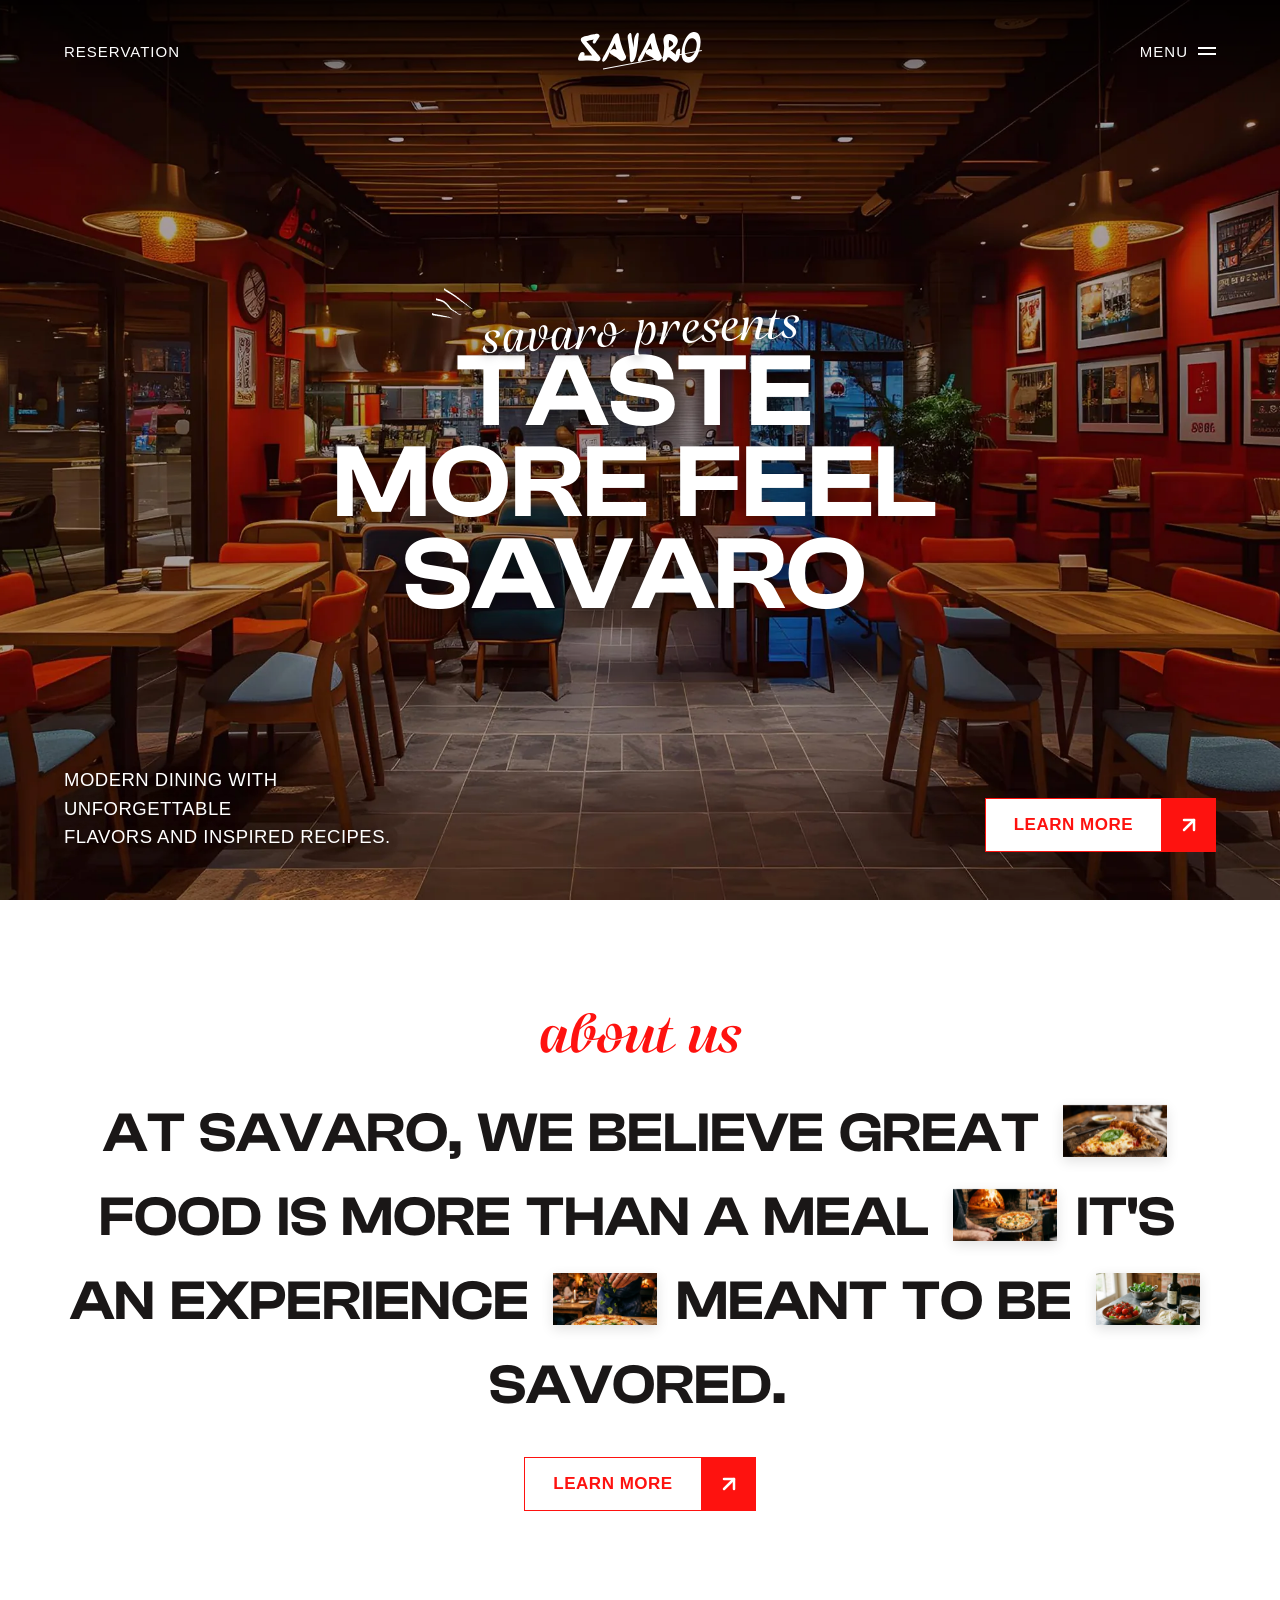
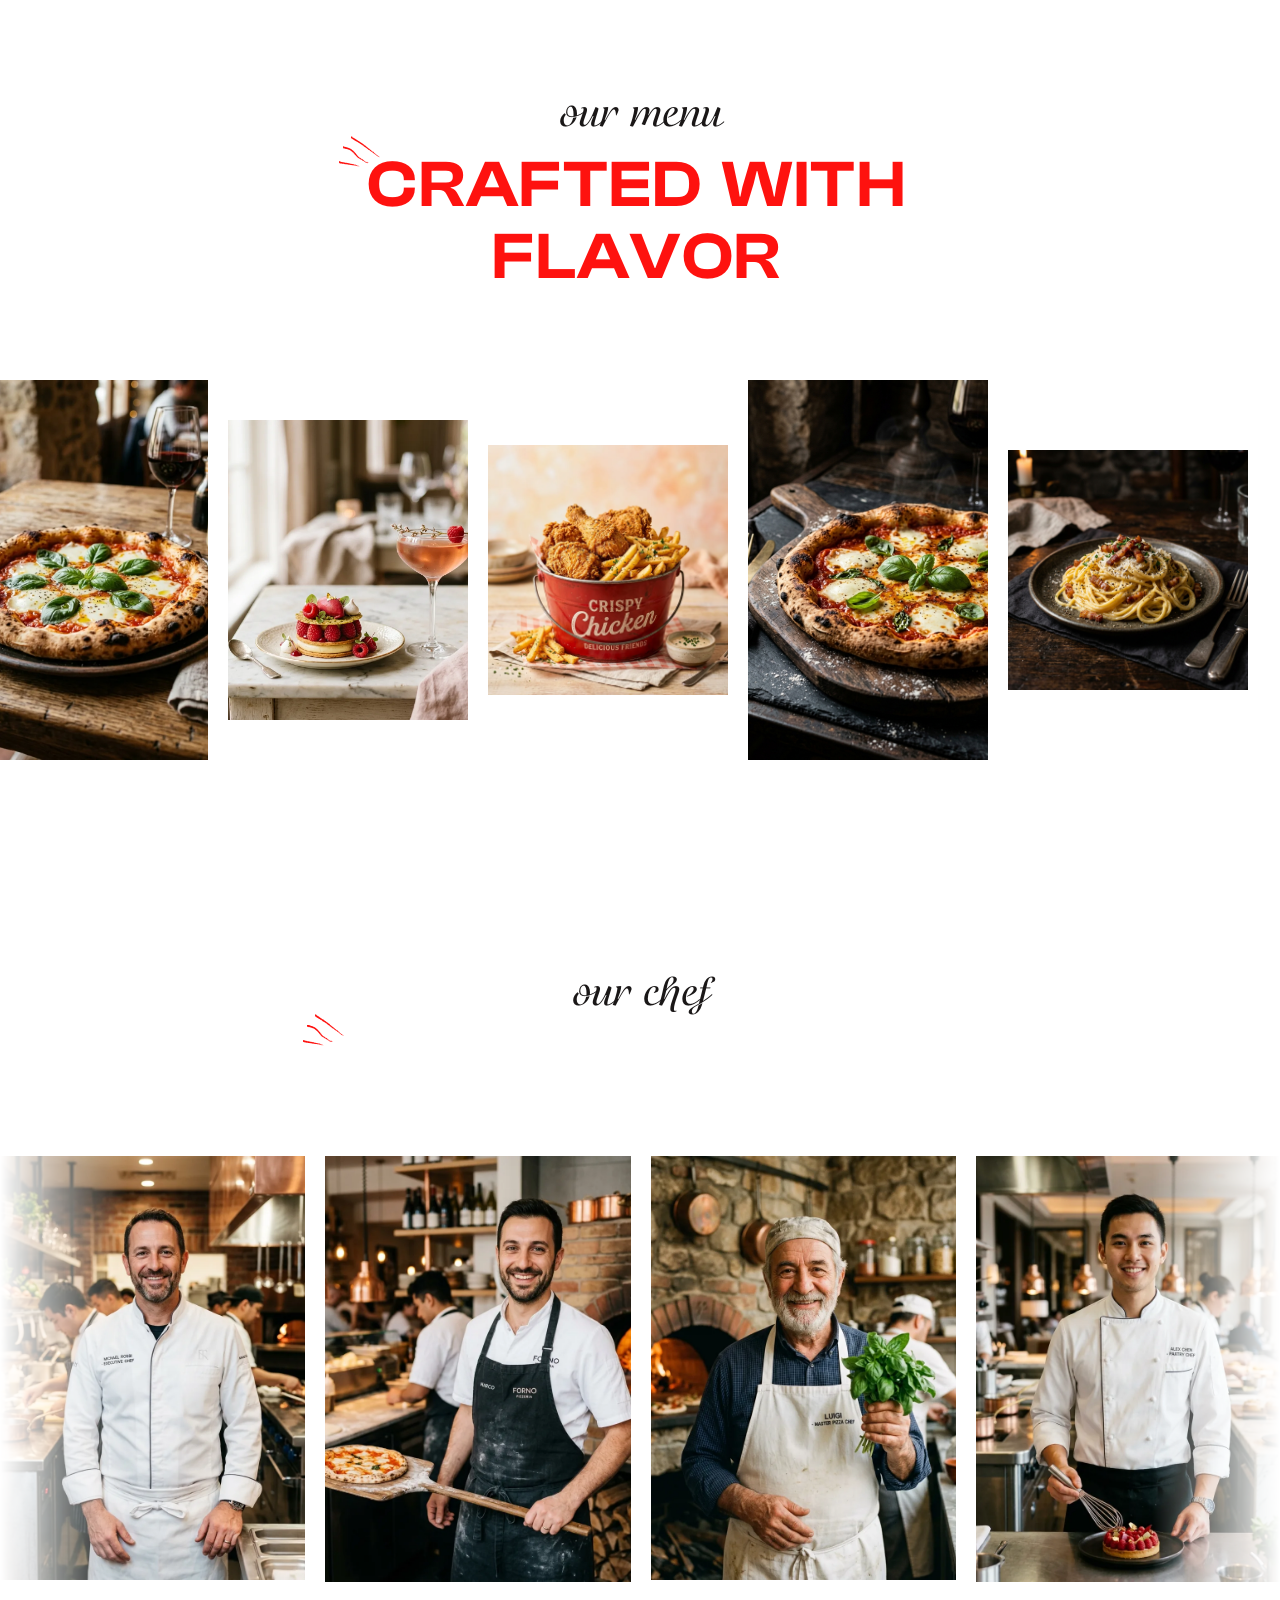
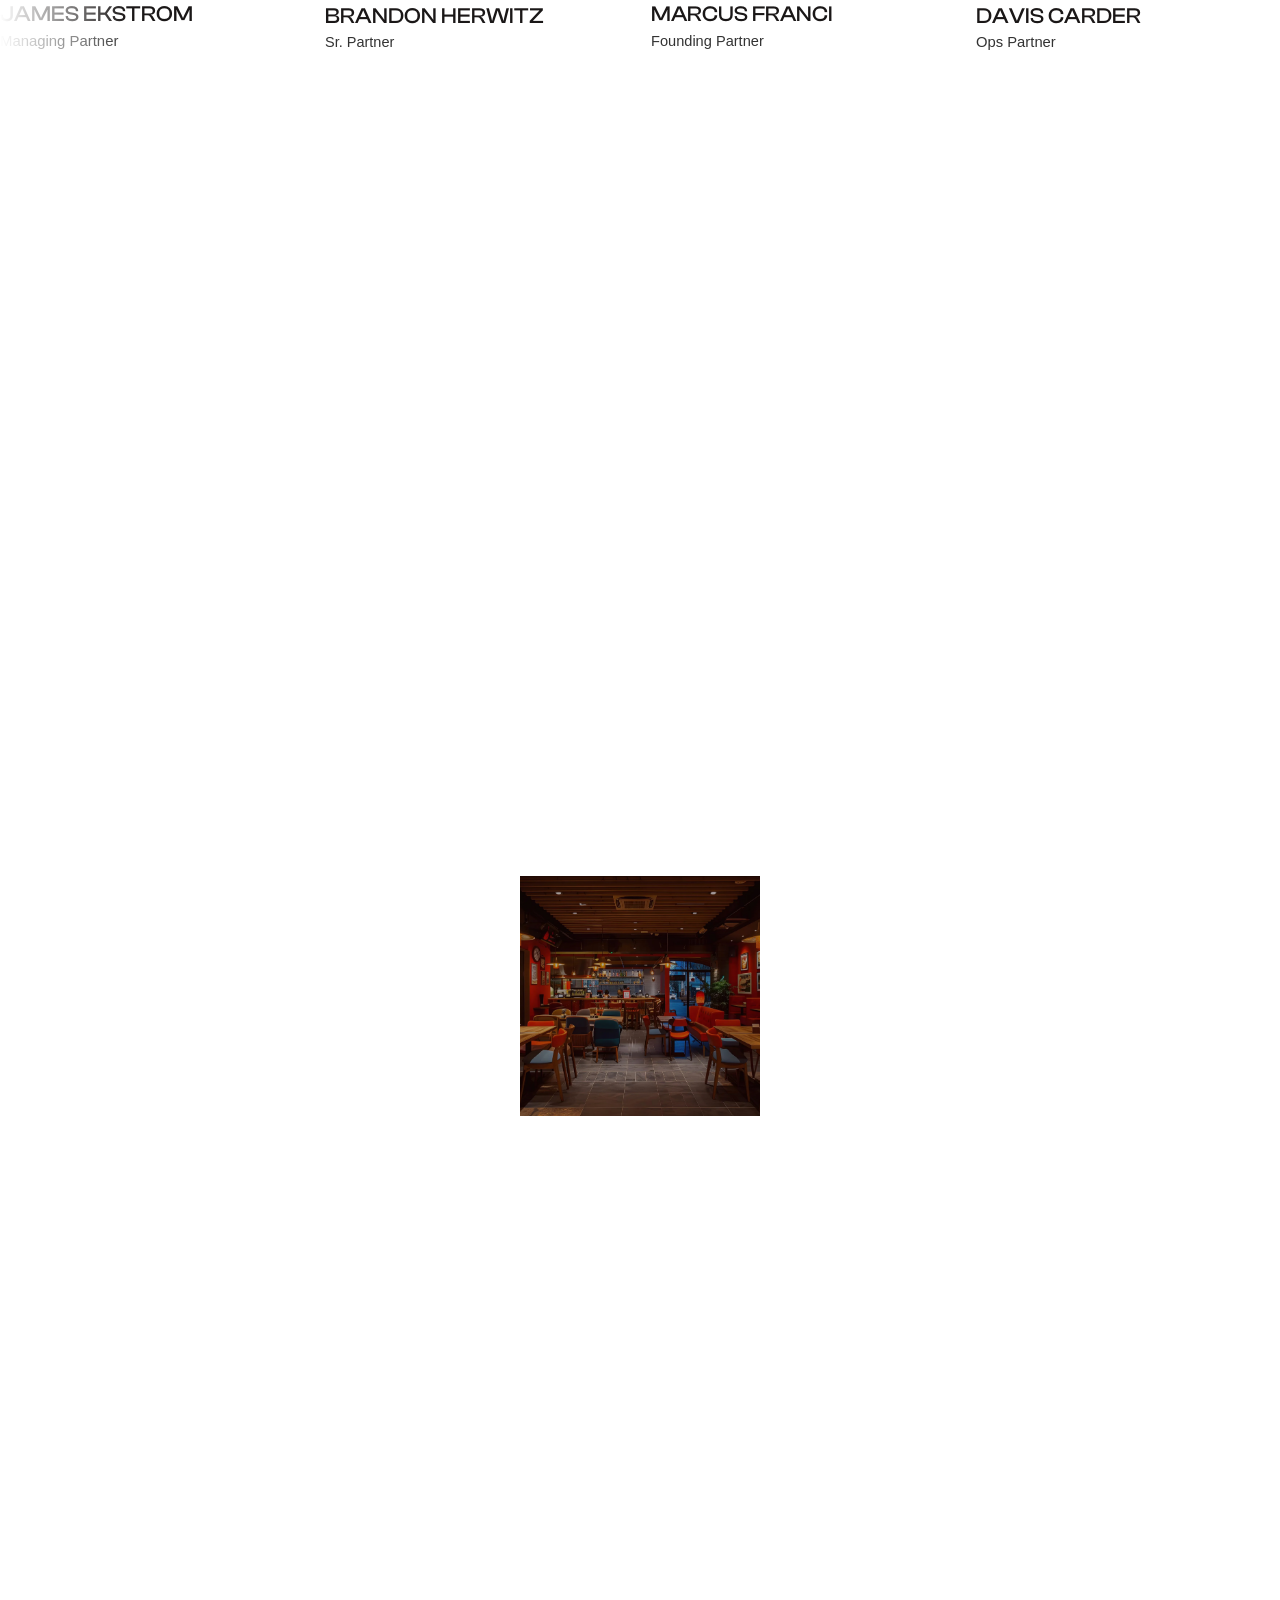
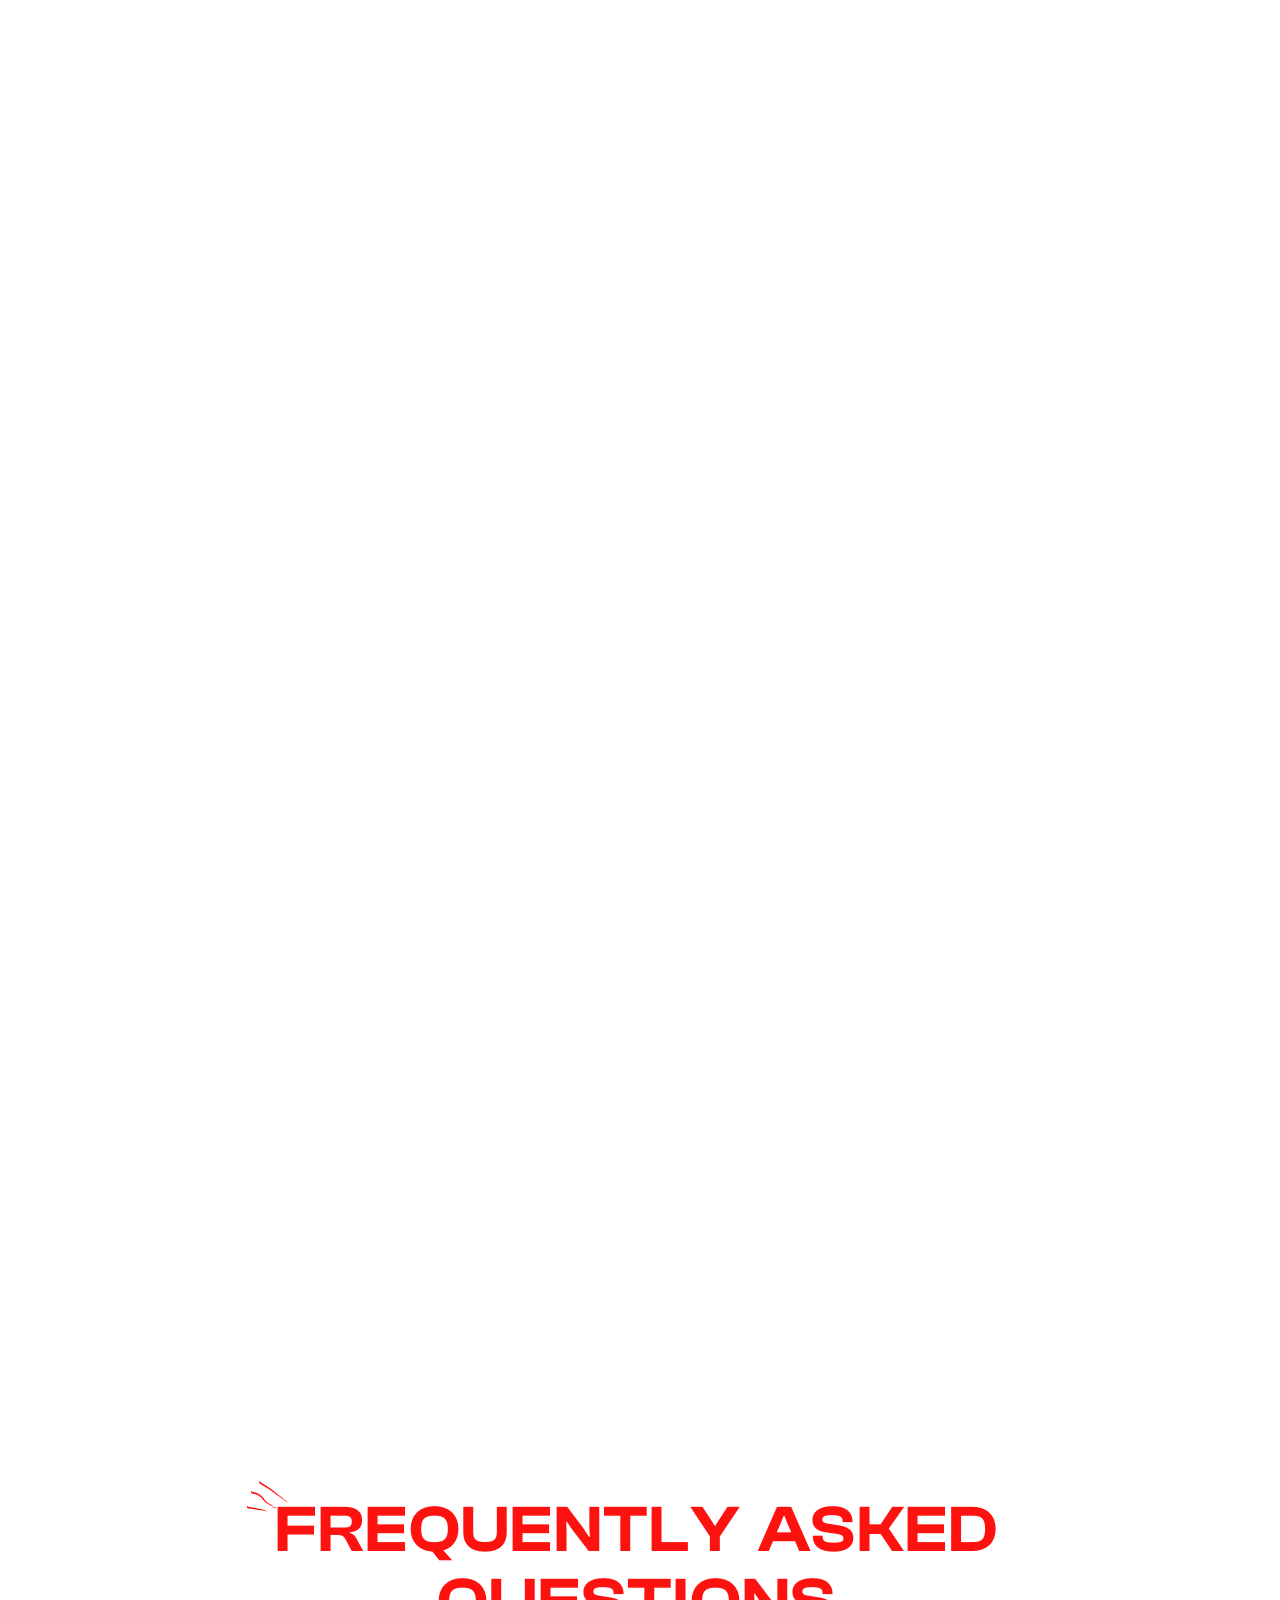
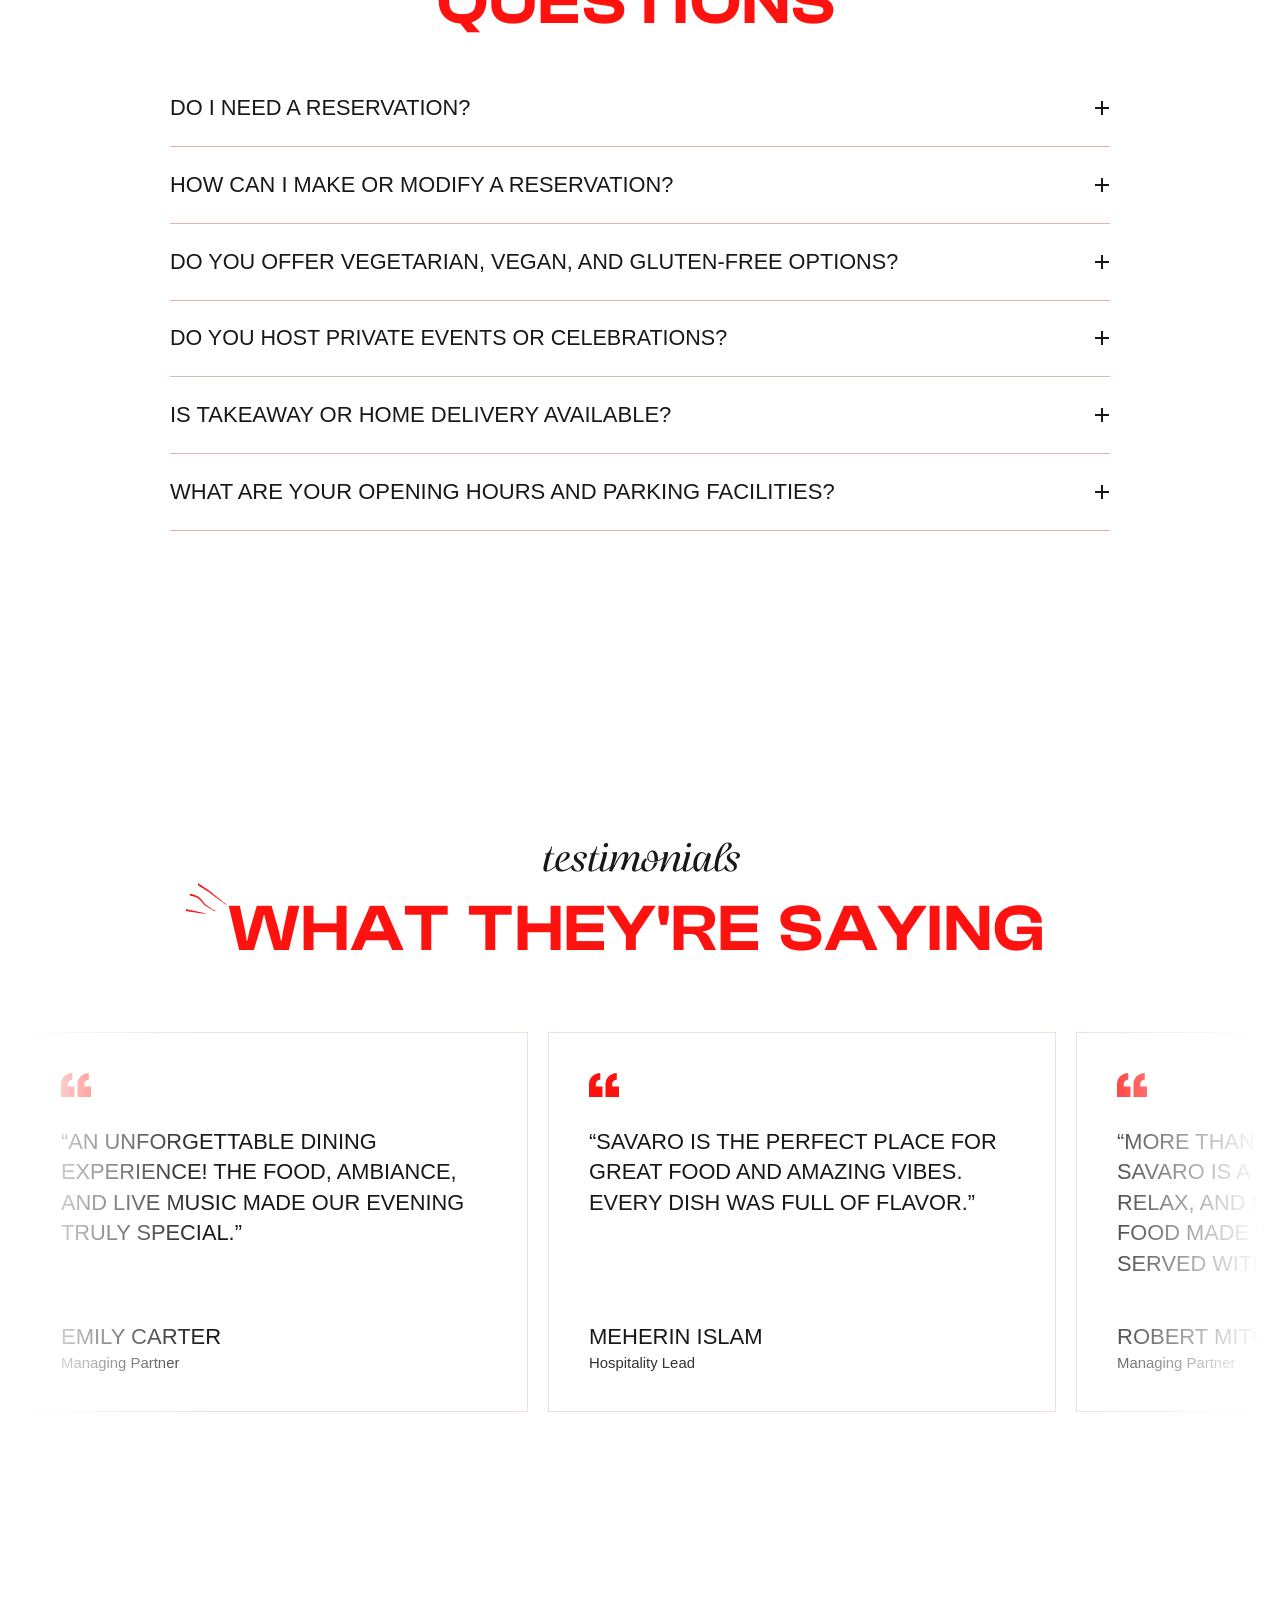
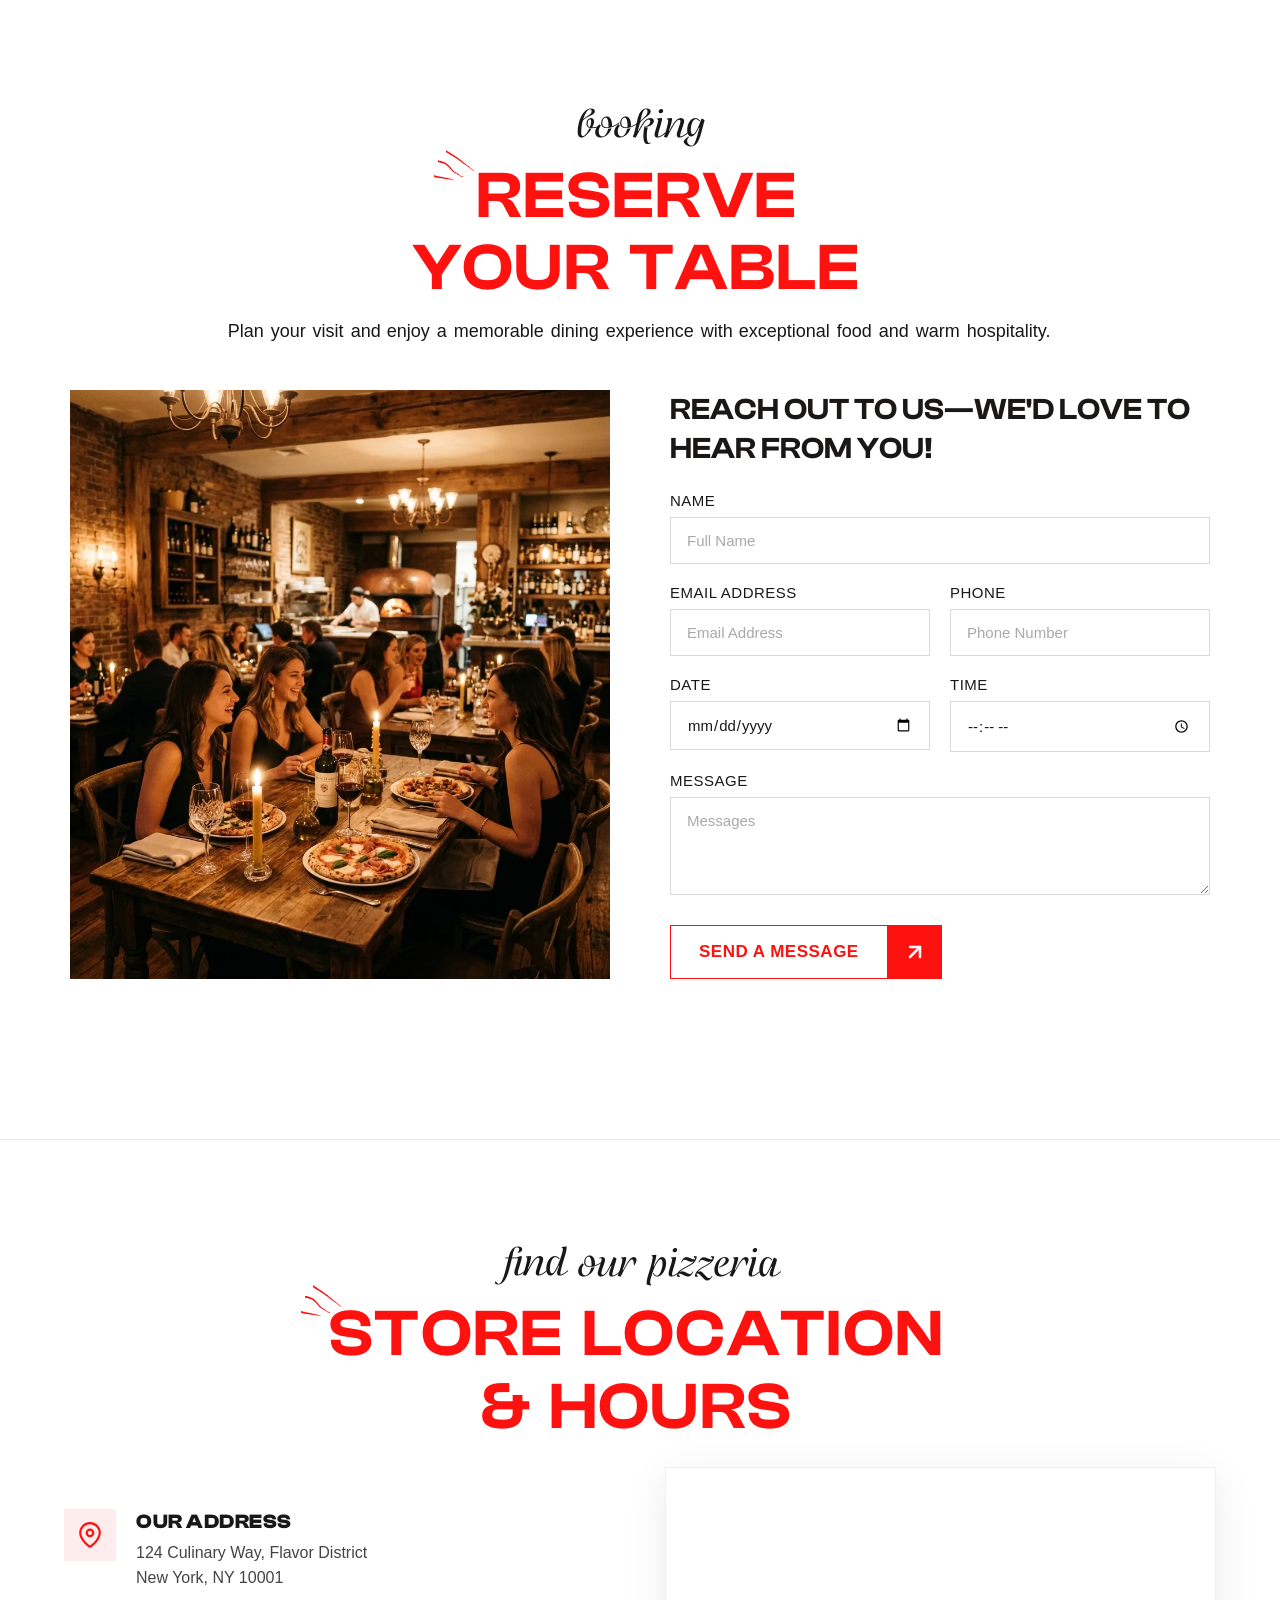
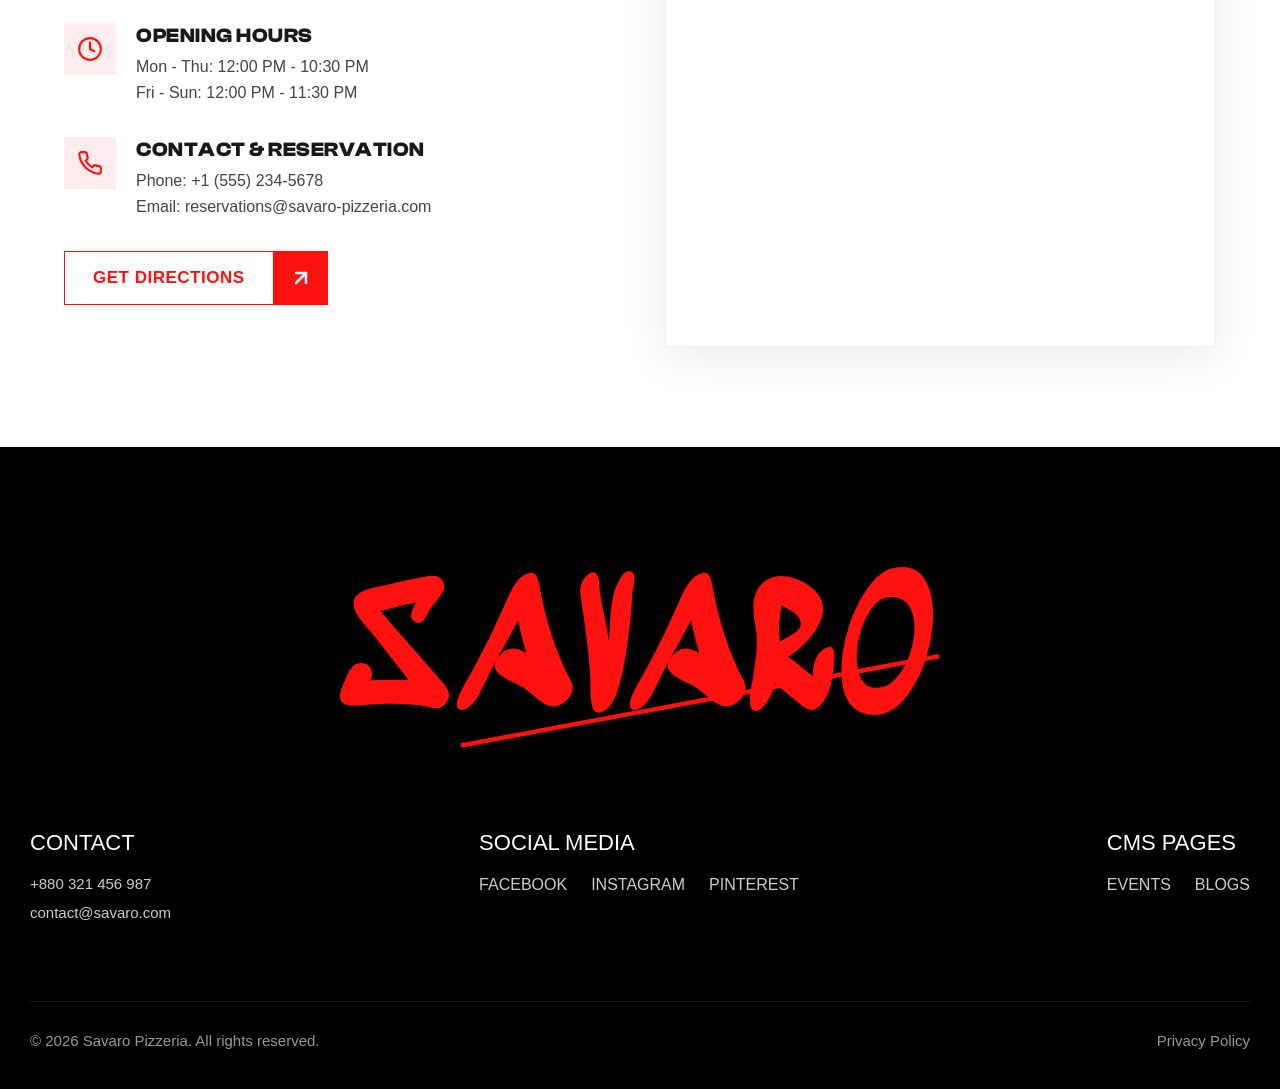
==== commit dc934f3a: "refactor: remove icon filter and increment stylesheet version for cache busting" ====
--- a/index.html
+++ b/index.html
@@ -16,7 +16,7 @@
     <meta property="og:url" content="https://savaro-restaurant-template.vercel.app/">
     <meta property="og:type" content="website">
 
-    <link rel="stylesheet" href="style.css?v=12.0">
+    <link rel="stylesheet" href="style.css?v=13.0">
     
     <!-- Google Analytics (GA4) -->
     <script async src="https://www.googletagmanager.com/gtag/js?id=G-XXXXXXXXXX"></script>
--- a/style.css
+++ b/style.css
@@ -1087,7 +1087,6 @@
     position: absolute;
     width: 44px;
     height: auto;
-    filter: brightness(0) saturate(100%) invert(18%) sepia(96%) saturate(6935%) hue-rotate(358deg) brightness(100%) contrast(102%);
     pointer-events: none;
 }
 
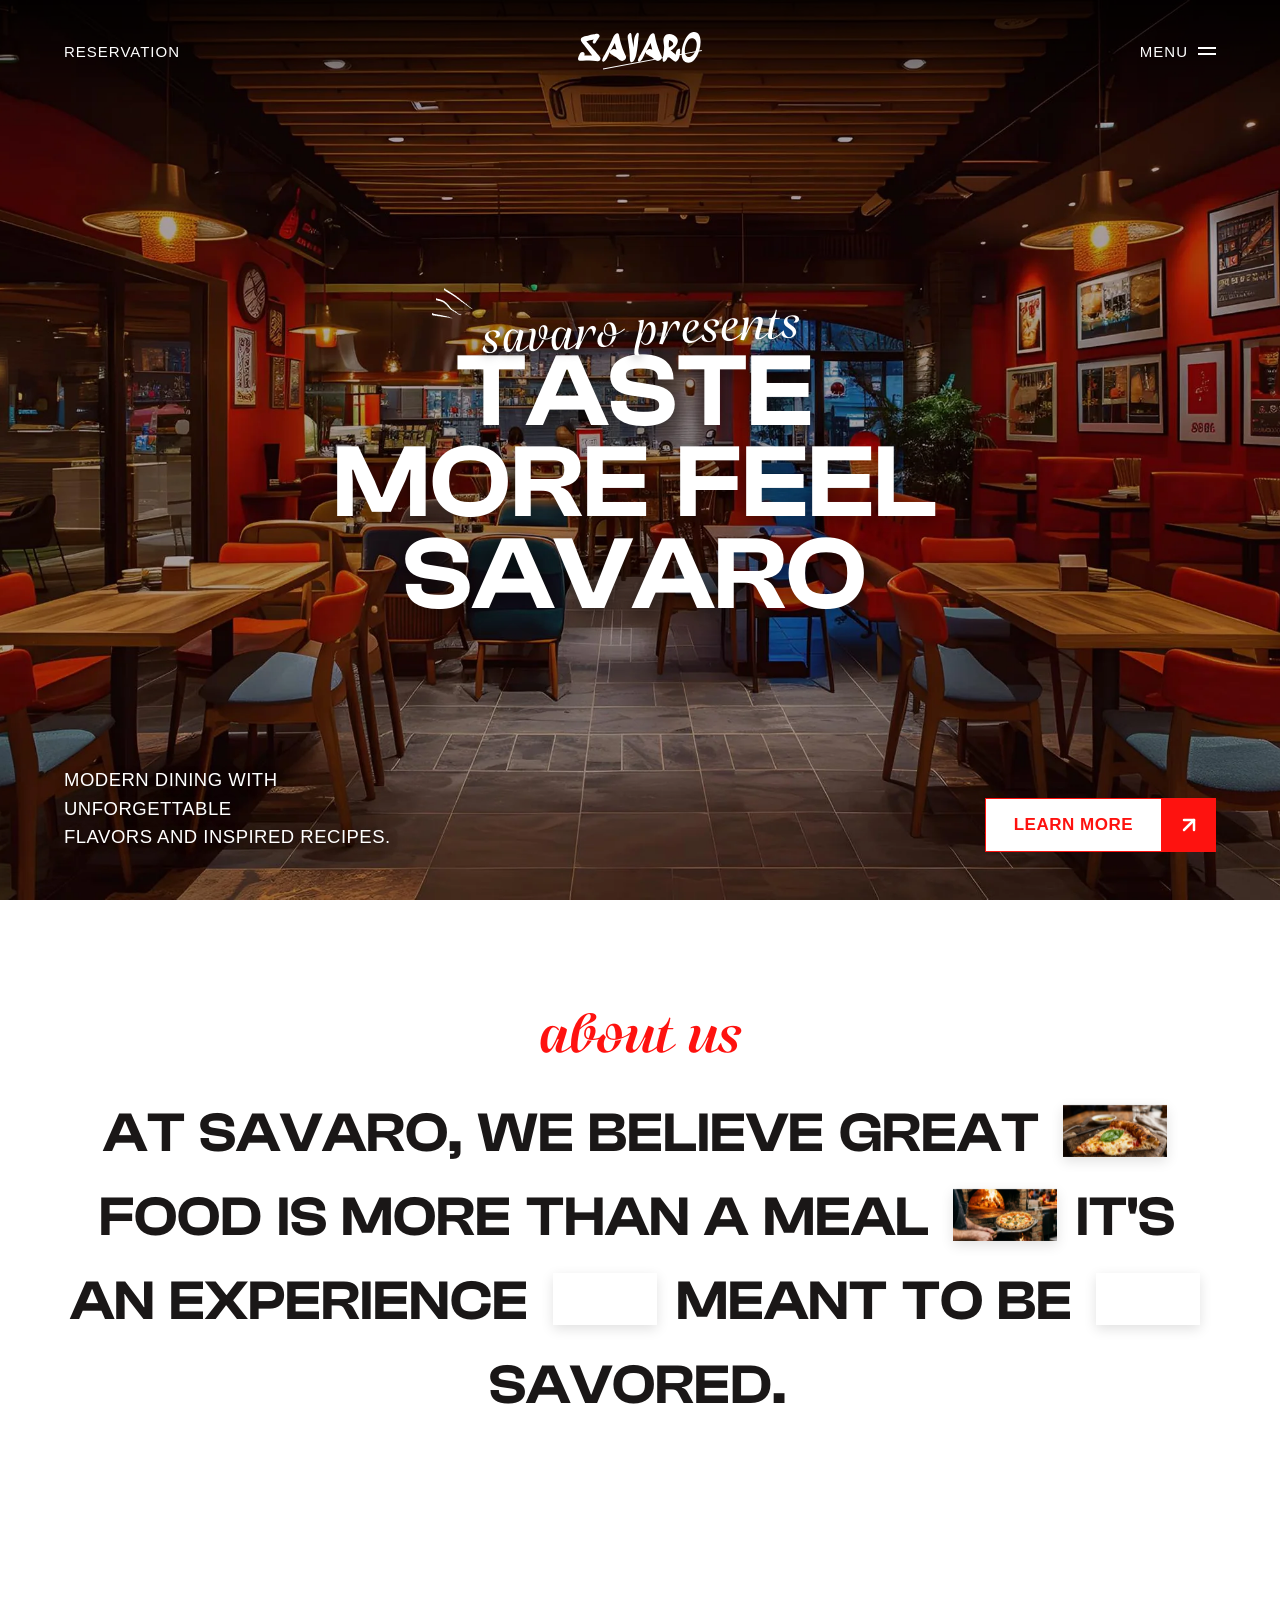
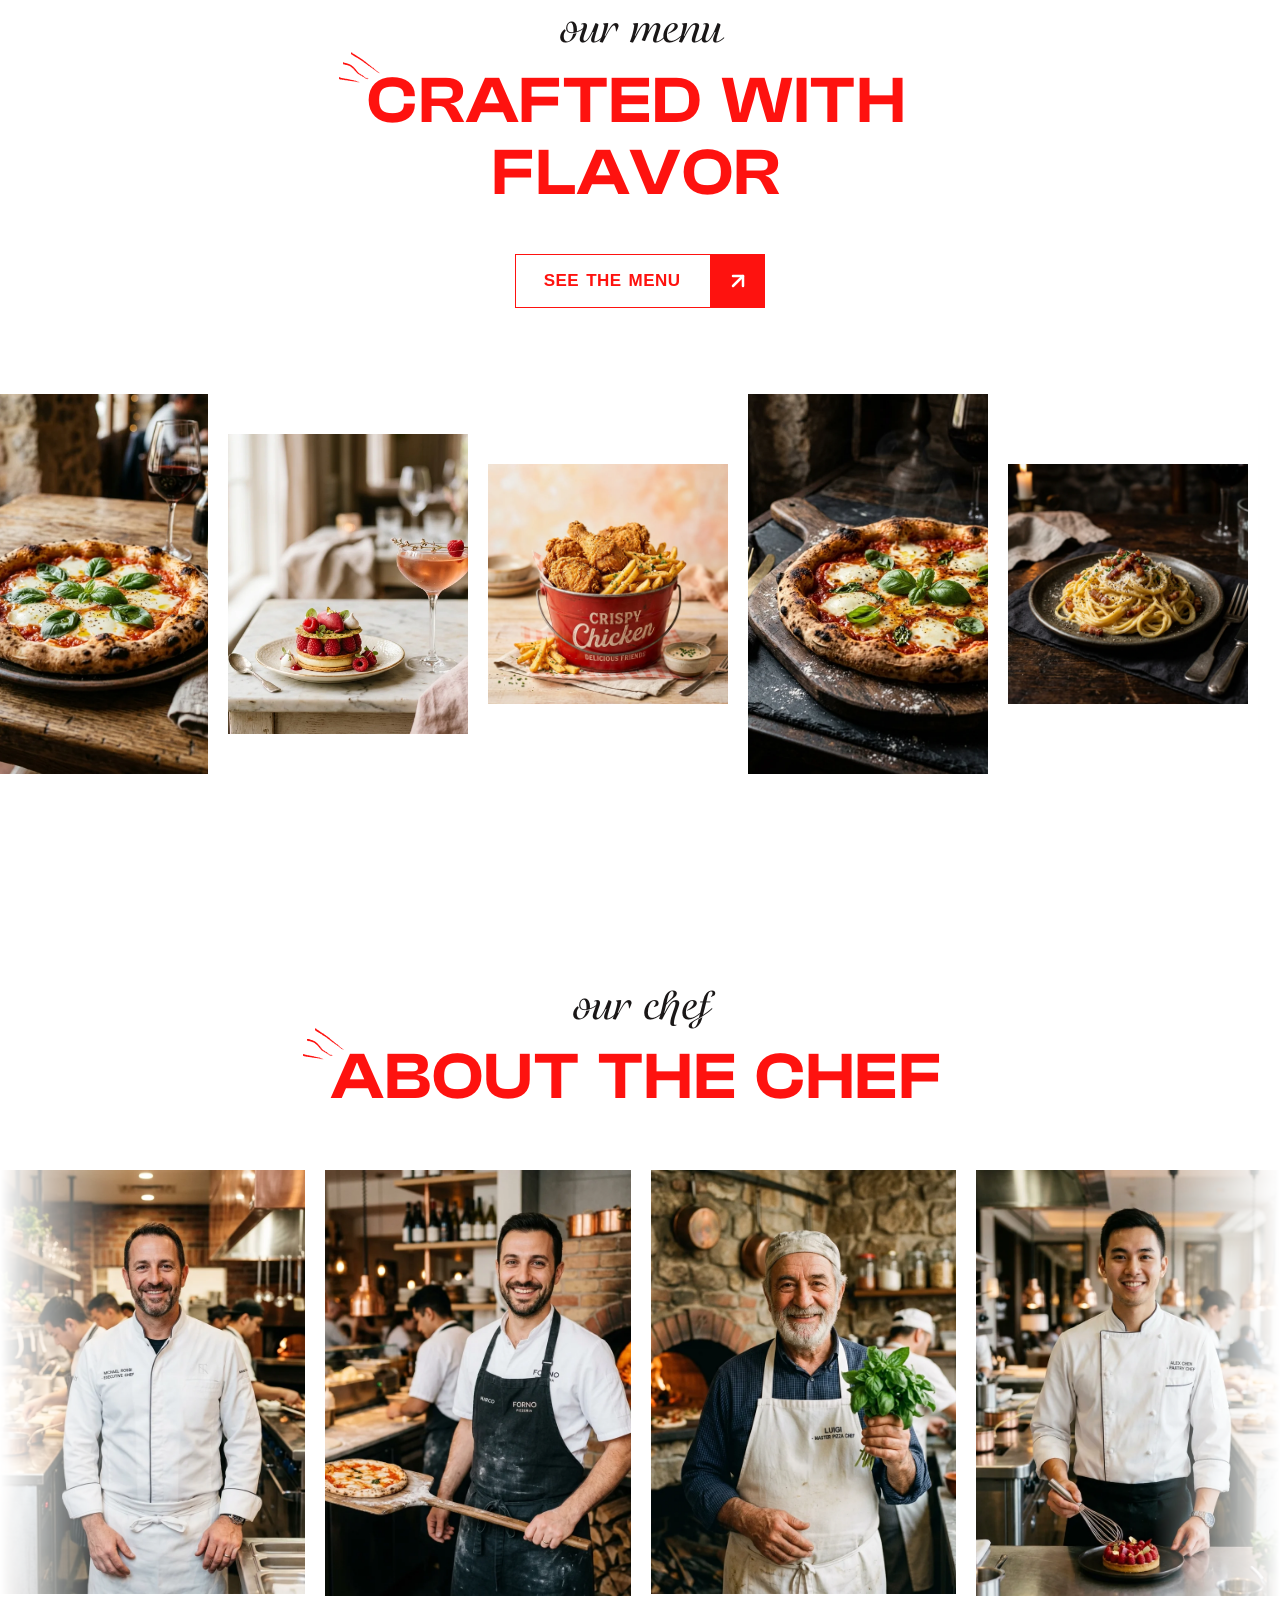
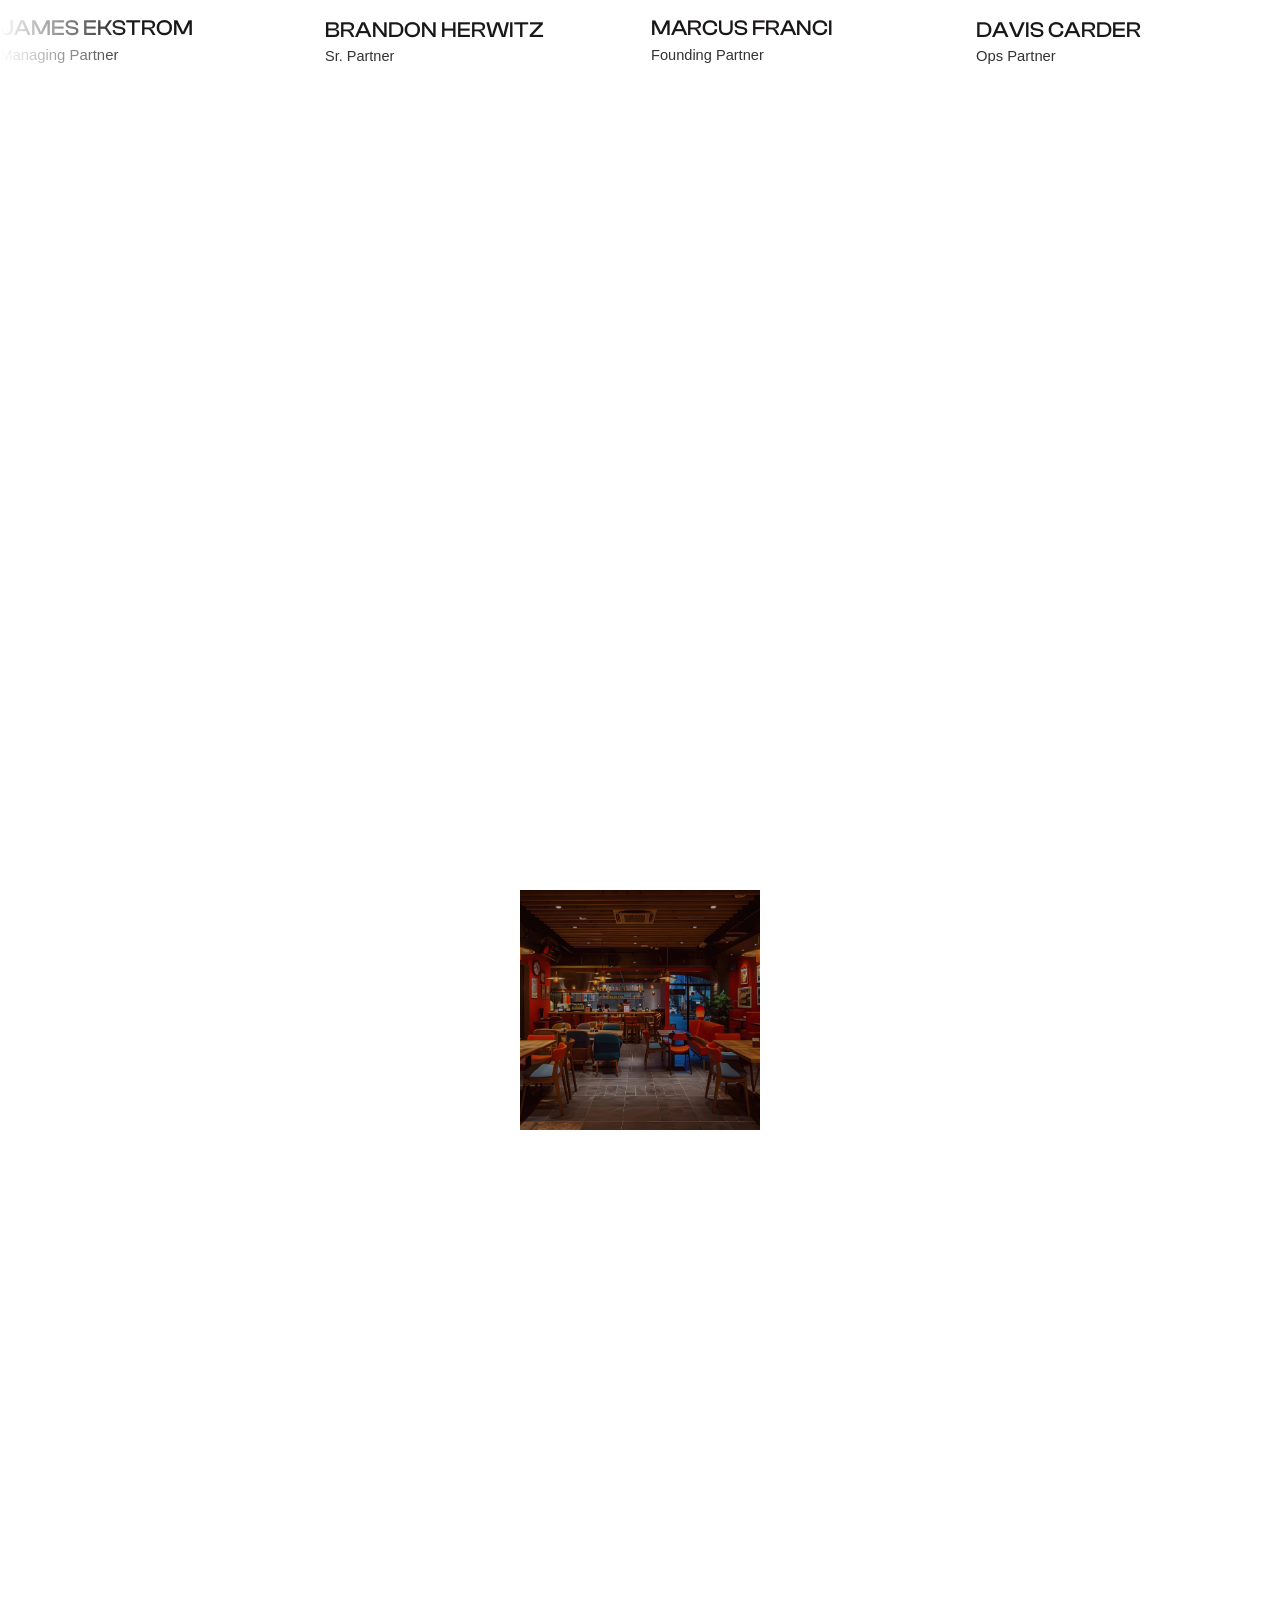
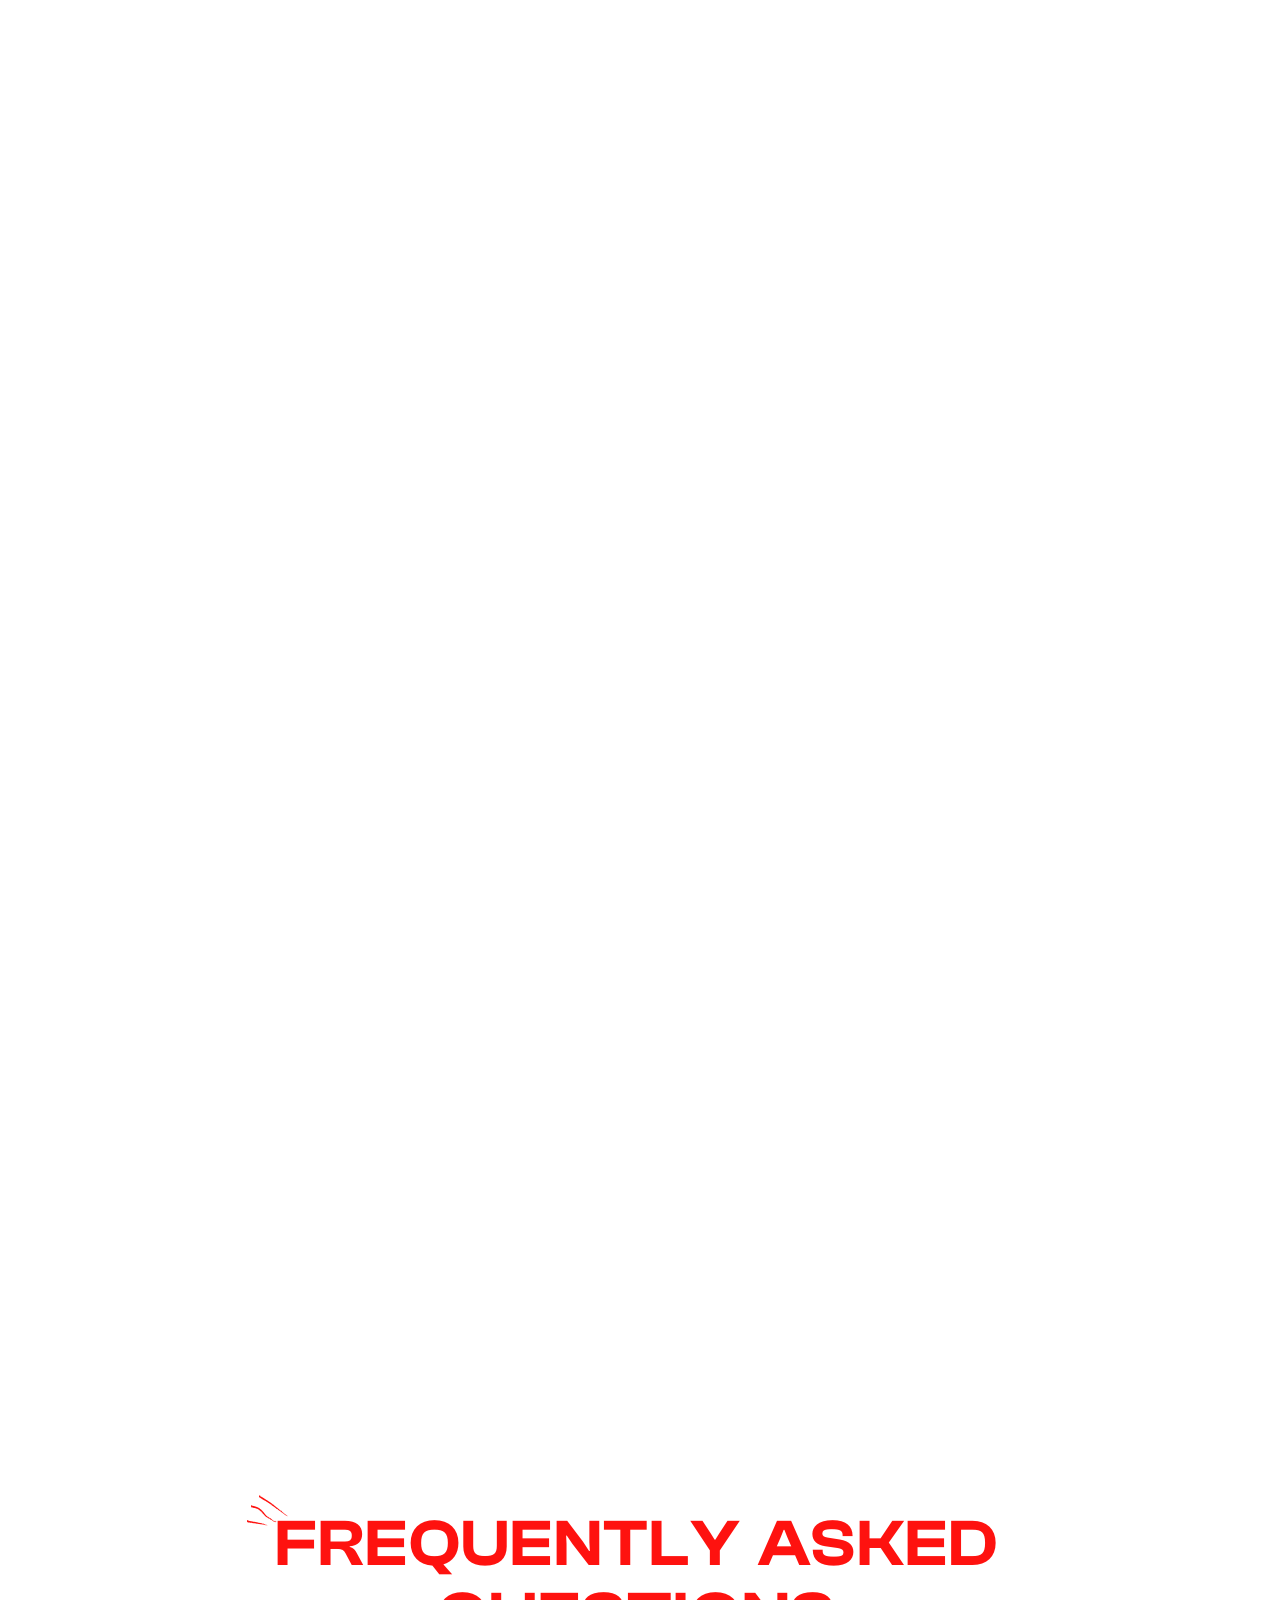
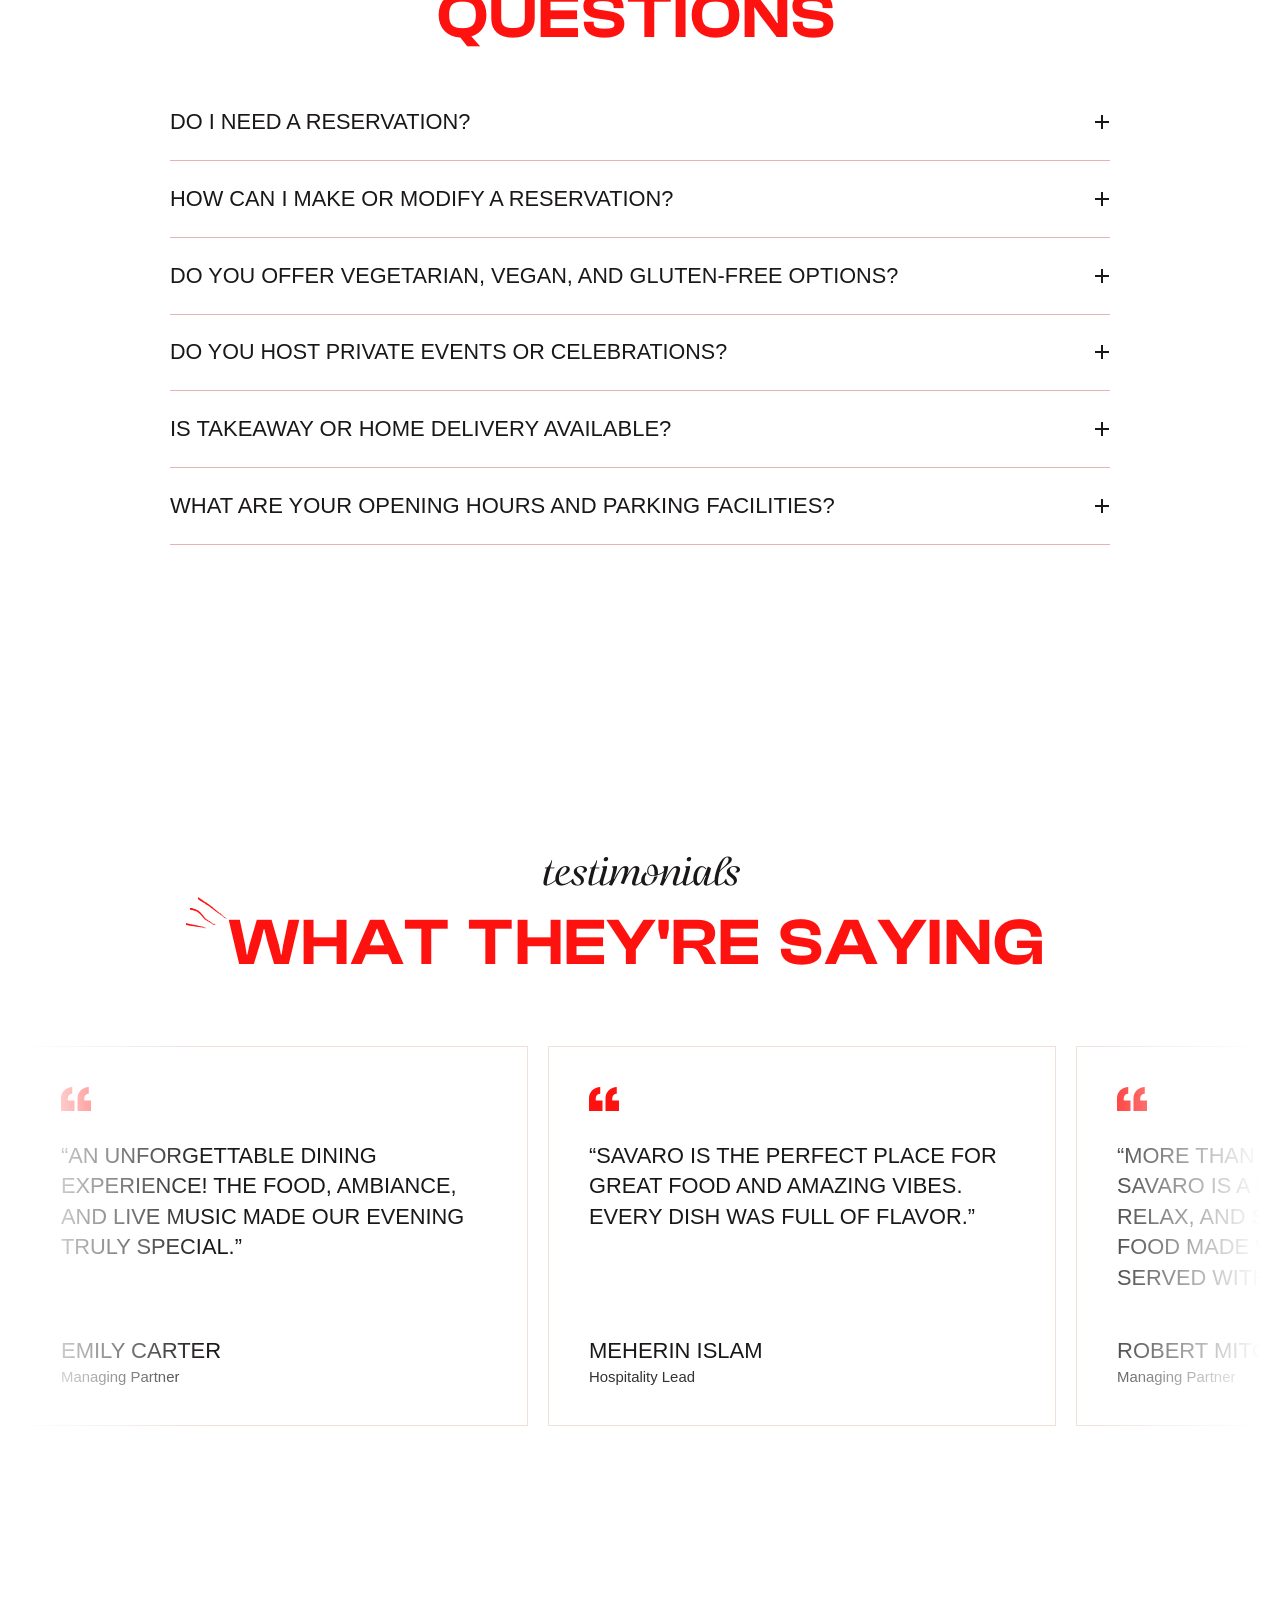
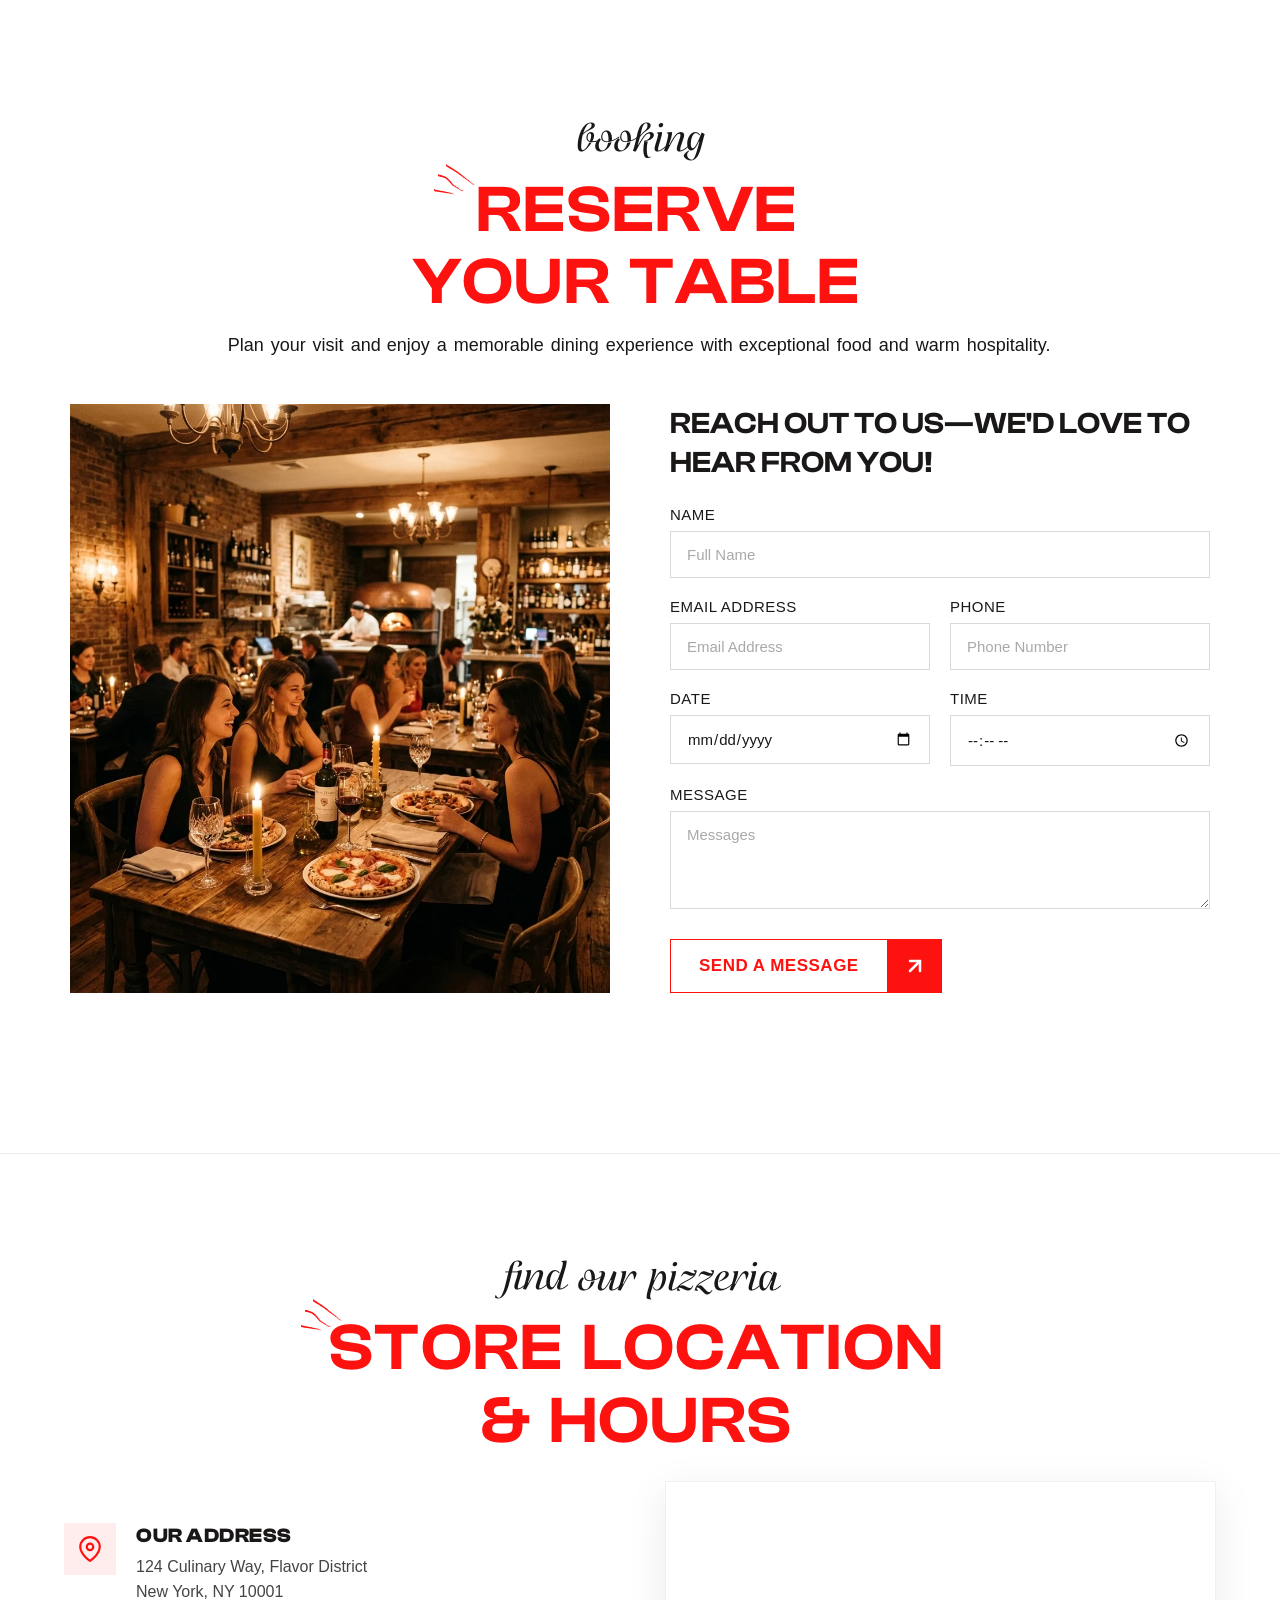
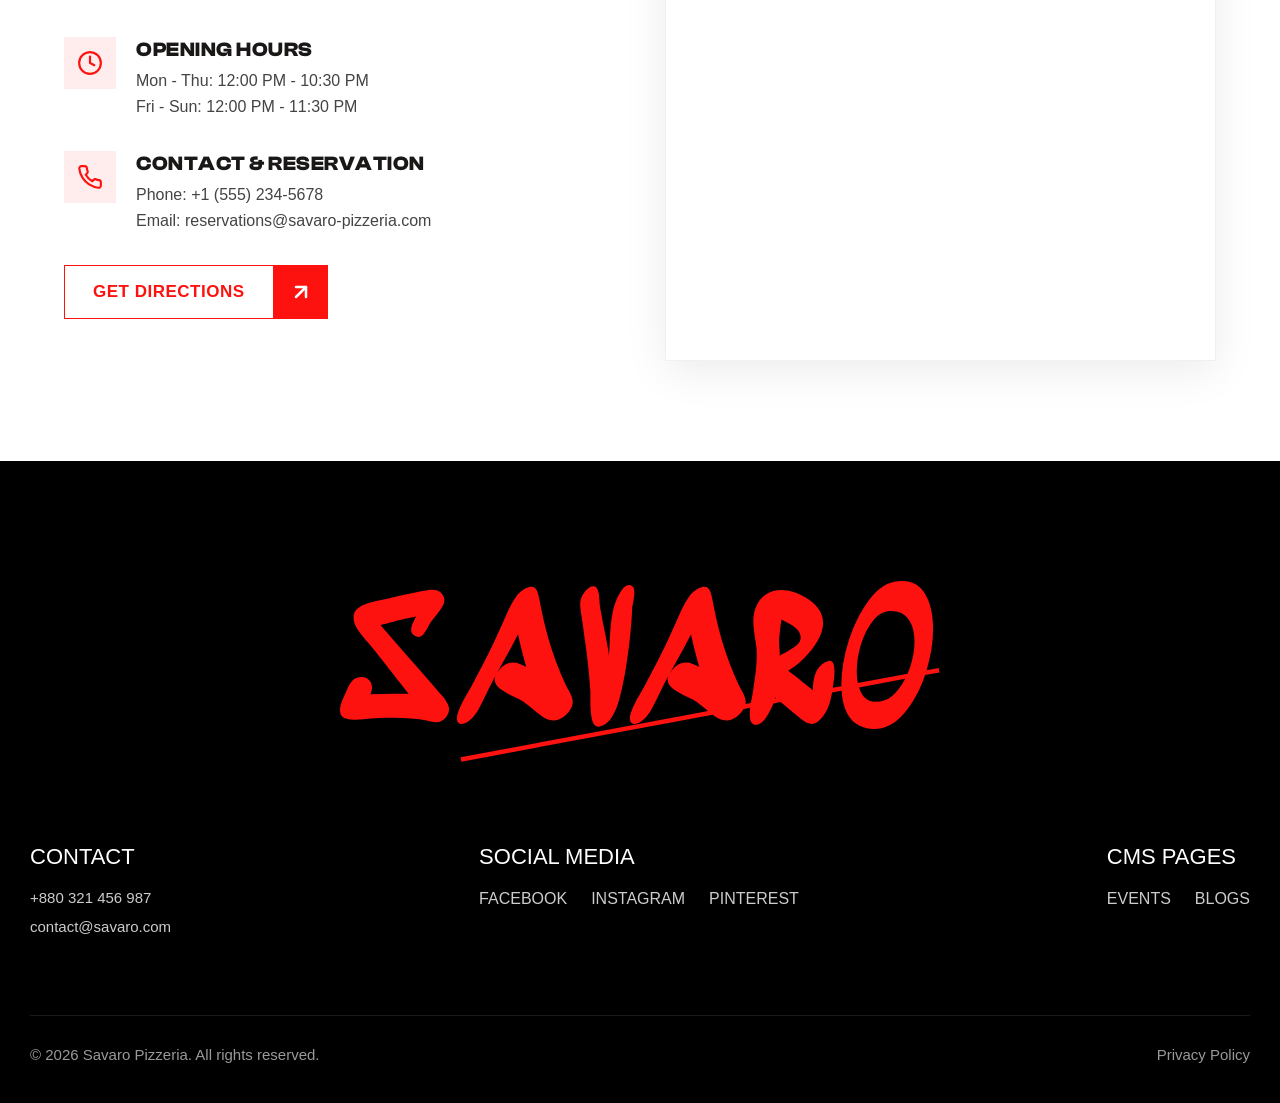
==== commit 0a777b20: "feat: add new webp image assets to the project repository" ====
--- a/index.html
+++ b/index.html
@@ -7,12 +7,12 @@
     <meta name="description" content="Savaro is an authentic Italian artisanal pizzeria. Explore handcrafted wood-fired pizzas, gourmet appetizers, fine wines, and book your reservation online.">
     
     <!-- Favicon -->
-    <link rel="icon" type="image/png" href="assets/favicon.png">
+    <link rel="icon" type="image/webp" href="assets/favicon.webp">
     
     <!-- Open Graph Meta Tags (Social Media/WhatsApp Preview) -->
     <meta property="og:title" content="Savaro - Artisanal Pizzeria & Fine Italian Dining">
     <meta property="og:description" content="Savaro is an authentic Italian artisanal pizzeria. Explore handcrafted wood-fired pizzas, gourmet appetizers, fine wines, and book your reservation online.">
-    <meta property="og:image" content="https://savaro-restaurant-template.vercel.app/assets/og-preview.png">
+    <meta property="og:image" content="https://savaro-restaurant-template.vercel.app/assets/og-preview.webp">
     <meta property="og:url" content="https://savaro-restaurant-template.vercel.app/">
     <meta property="og:type" content="website">
 
@@ -189,20 +189,7 @@
                 SAVORED.
             </h2>
 
-            <!-- Button Wrapper -->
-            <div class="about-cta-wrapper">
-                <a href="#menu" class="hero-btn">
-                    <div class="btn-text-wrapper">
-                        <span class="btn-text">Learn More</span>
-                    </div>
-                    <div class="btn-icon-wrapper">
-                        <svg class="btn-arrow-icon" width="24" height="24" viewBox="0 0 24 24" fill="none" stroke="currentColor" stroke-width="2.5" stroke-linecap="round" stroke-linejoin="round">
-                            <line x1="7" y1="17" x2="17" y2="7"></line>
-                            <polyline points="7 7 17 7 17 17"></polyline>
-                        </svg>
-                    </div>
-                </a>
-            </div>
+
 
         </div>
     </section>
@@ -220,6 +207,21 @@
                         CRAFTED WITH
                     </span><br>FLAVOR
                 </h2>
+
+                <!-- Menu Section CTA -->
+                <div class="menu-cta-wrapper animate-blur" style="display: flex; justify-content: center; margin-top: 32px;">
+                    <a href="#menu" class="hero-btn">
+                        <div class="btn-text-wrapper">
+                            <span class="btn-text">See the Menu</span>
+                        </div>
+                        <div class="btn-icon-wrapper">
+                            <svg class="btn-arrow-icon" width="24" height="24" viewBox="0 0 24 24" fill="none" stroke="currentColor" stroke-width="2.5" stroke-linecap="round" stroke-linejoin="round">
+                                <line x1="7" y1="17" x2="17" y2="7"></line>
+                                <polyline points="7 7 17 7 17 17"></polyline>
+                            </svg>
+                        </div>
+                    </a>
+                </div>
             </div>
 
             <!-- Menu Gallery Infinite Marquee Carousel -->
@@ -228,22 +230,21 @@
                     <div class="menu-gallery-content">
                         <div class="menu-gallery-item h-tall"><img src="assets/menu1.webp" alt="Gourmet Artisanal Pizza"></div>
                         <div class="menu-gallery-item h-medium"><img src="assets/menu2.webp" alt="Raspberry Dessert & Cocktail"></div>
-                        <div class="menu-gallery-item h-short"><img src="assets/menu3.webp" alt="Crispy Fried Chicken"></div>
-                        <div class="menu-gallery-item h-tall"><img src="assets/menu_pizza_margherita.png" alt="Classic Margherita Pizza"></div>
-                        <div class="menu-gallery-item h-square"><img src="assets/menu_pasta_carbonara.png" alt="Pasta Carbonara"></div>
-                        <div class="menu-gallery-item h-tall"><img src="assets/menu_tiramisu.png" alt="Tiramisu Dessert"></div>
-                        <div class="menu-gallery-item h-square"><img src="assets/menu_bruschetta.png" alt="Fresh Tomato Bruschetta"></div>
-                        <div class="menu-gallery-item h-medium"><img src="assets/booking-img.webp" alt="Wood Oven Artisan Pizza"></div>
-                    </div>
-                    <!-- Duplicate for seamless infinite marquee loop -->
+                        <div class="menu-gallery-item h-wide"><img src="assets/menu3.webp" alt="Wood-fired Pizza Crust"></div>
+                        <div class="menu-gallery-item h-tall"><img src="assets/menu_pizza_margherita.webp" alt="Classic Margherita Pizza"></div>
+                        <div class="menu-gallery-item h-square"><img src="assets/menu_pasta_carbonara.webp" alt="Pasta Carbonara"></div>
+                        <div class="menu-gallery-item h-tall"><img src="assets/menu_tiramisu.webp" alt="Tiramisu Dessert"></div>
+                        <div class="menu-gallery-item h-square"><img src="assets/menu_bruschetta.webp" alt="Fresh Tomato Bruschetta"></div>
+                    </div>
+                    <!-- Duplicate for infinite scroll -->
                     <div class="menu-gallery-content" aria-hidden="true">
                         <div class="menu-gallery-item h-tall"><img src="assets/menu1.webp" alt="Gourmet Artisanal Pizza"></div>
                         <div class="menu-gallery-item h-medium"><img src="assets/menu2.webp" alt="Raspberry Dessert & Cocktail"></div>
-                        <div class="menu-gallery-item h-short"><img src="assets/menu3.webp" alt="Crispy Fried Chicken"></div>
-                        <div class="menu-gallery-item h-tall"><img src="assets/menu_pizza_margherita.png" alt="Classic Margherita Pizza"></div>
-                        <div class="menu-gallery-item h-square"><img src="assets/menu_pasta_carbonara.png" alt="Pasta Carbonara"></div>
-                        <div class="menu-gallery-item h-tall"><img src="assets/menu_tiramisu.png" alt="Tiramisu Dessert"></div>
-                        <div class="menu-gallery-item h-square"><img src="assets/menu_bruschetta.png" alt="Fresh Tomato Bruschetta"></div>
+                        <div class="menu-gallery-item h-wide"><img src="assets/menu3.webp" alt="Wood-fired Pizza Crust"></div>
+                        <div class="menu-gallery-item h-tall"><img src="assets/menu_pizza_margherita.webp" alt="Classic Margherita Pizza"></div>
+                        <div class="menu-gallery-item h-square"><img src="assets/menu_pasta_carbonara.webp" alt="Pasta Carbonara"></div>
+                        <div class="menu-gallery-item h-tall"><img src="assets/menu_tiramisu.webp" alt="Tiramisu Dessert"></div>
+                        <div class="menu-gallery-item h-square"><img src="assets/menu_bruschetta.webp" alt="Fresh Tomato Bruschetta"></div>
                         <div class="menu-gallery-item h-medium"><img src="assets/booking-img.webp" alt="Wood Oven Artisan Pizza"></div>
                     </div>
                 </div>
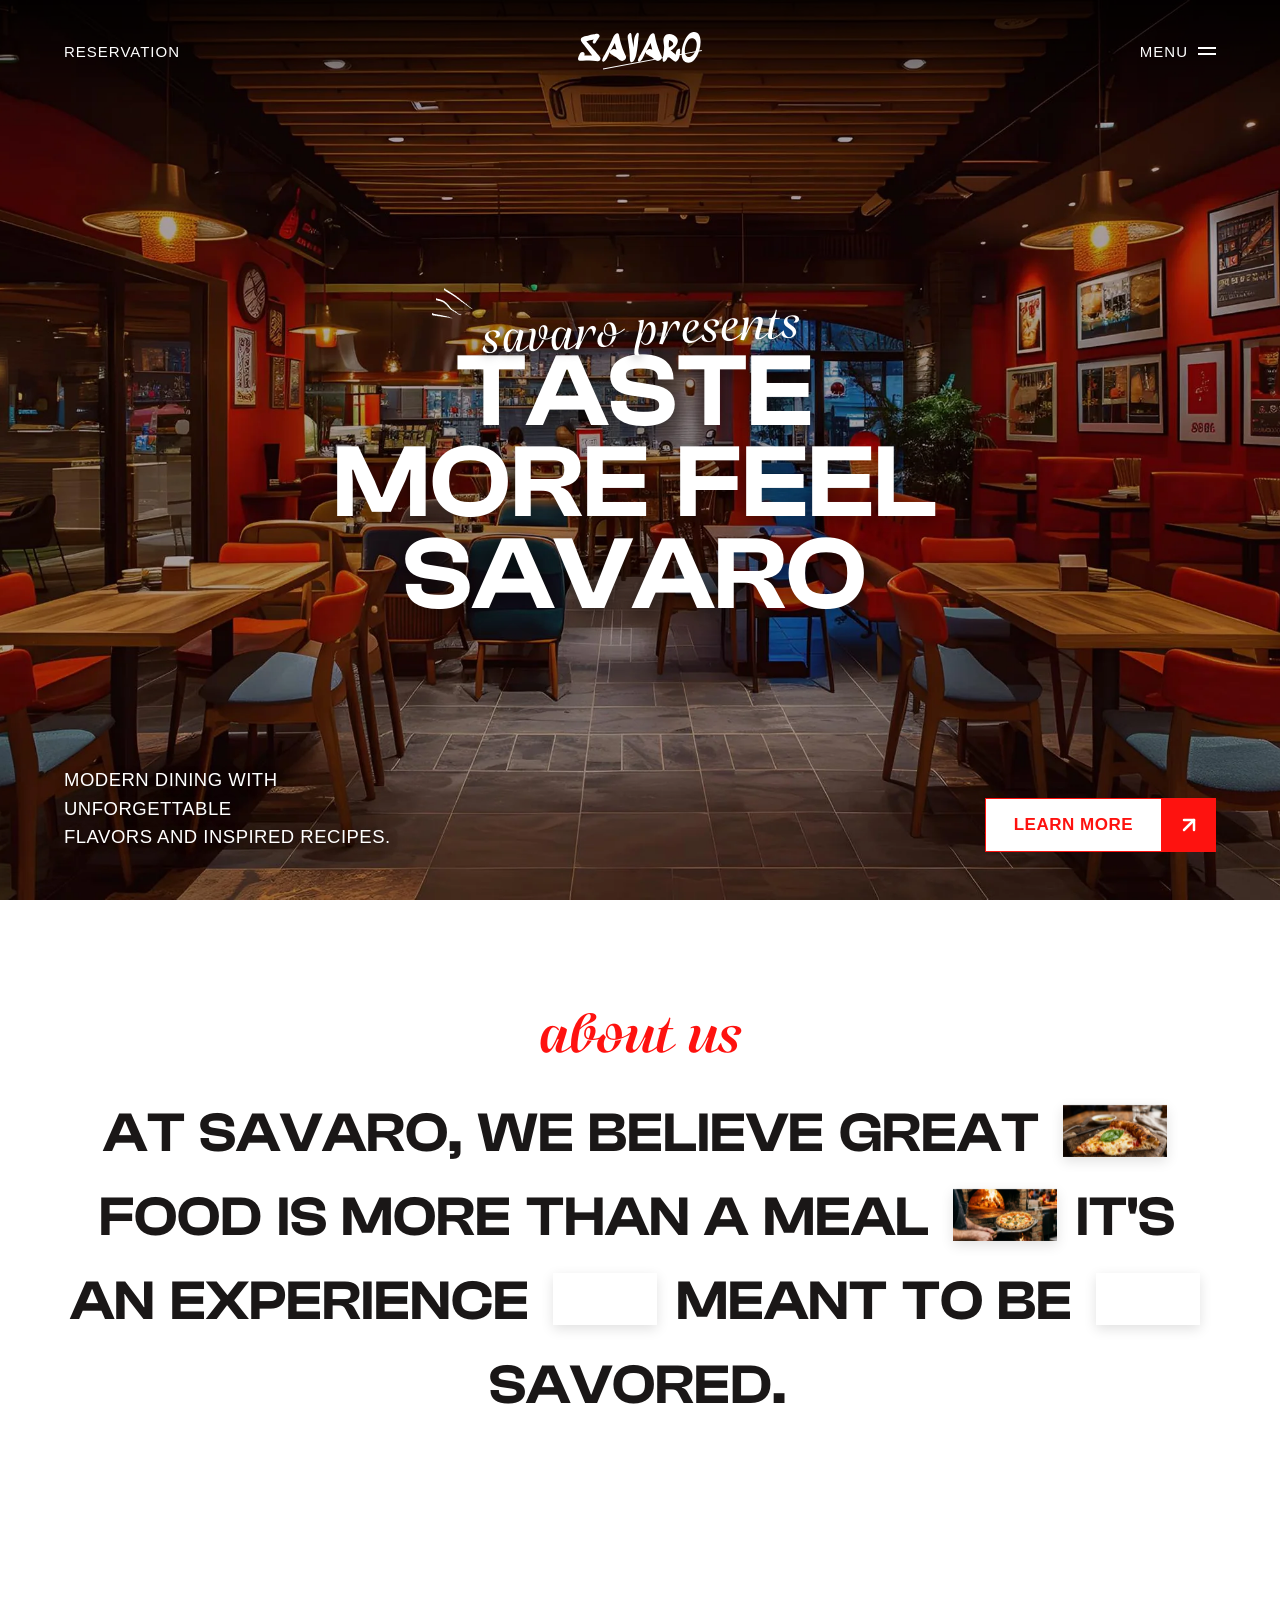
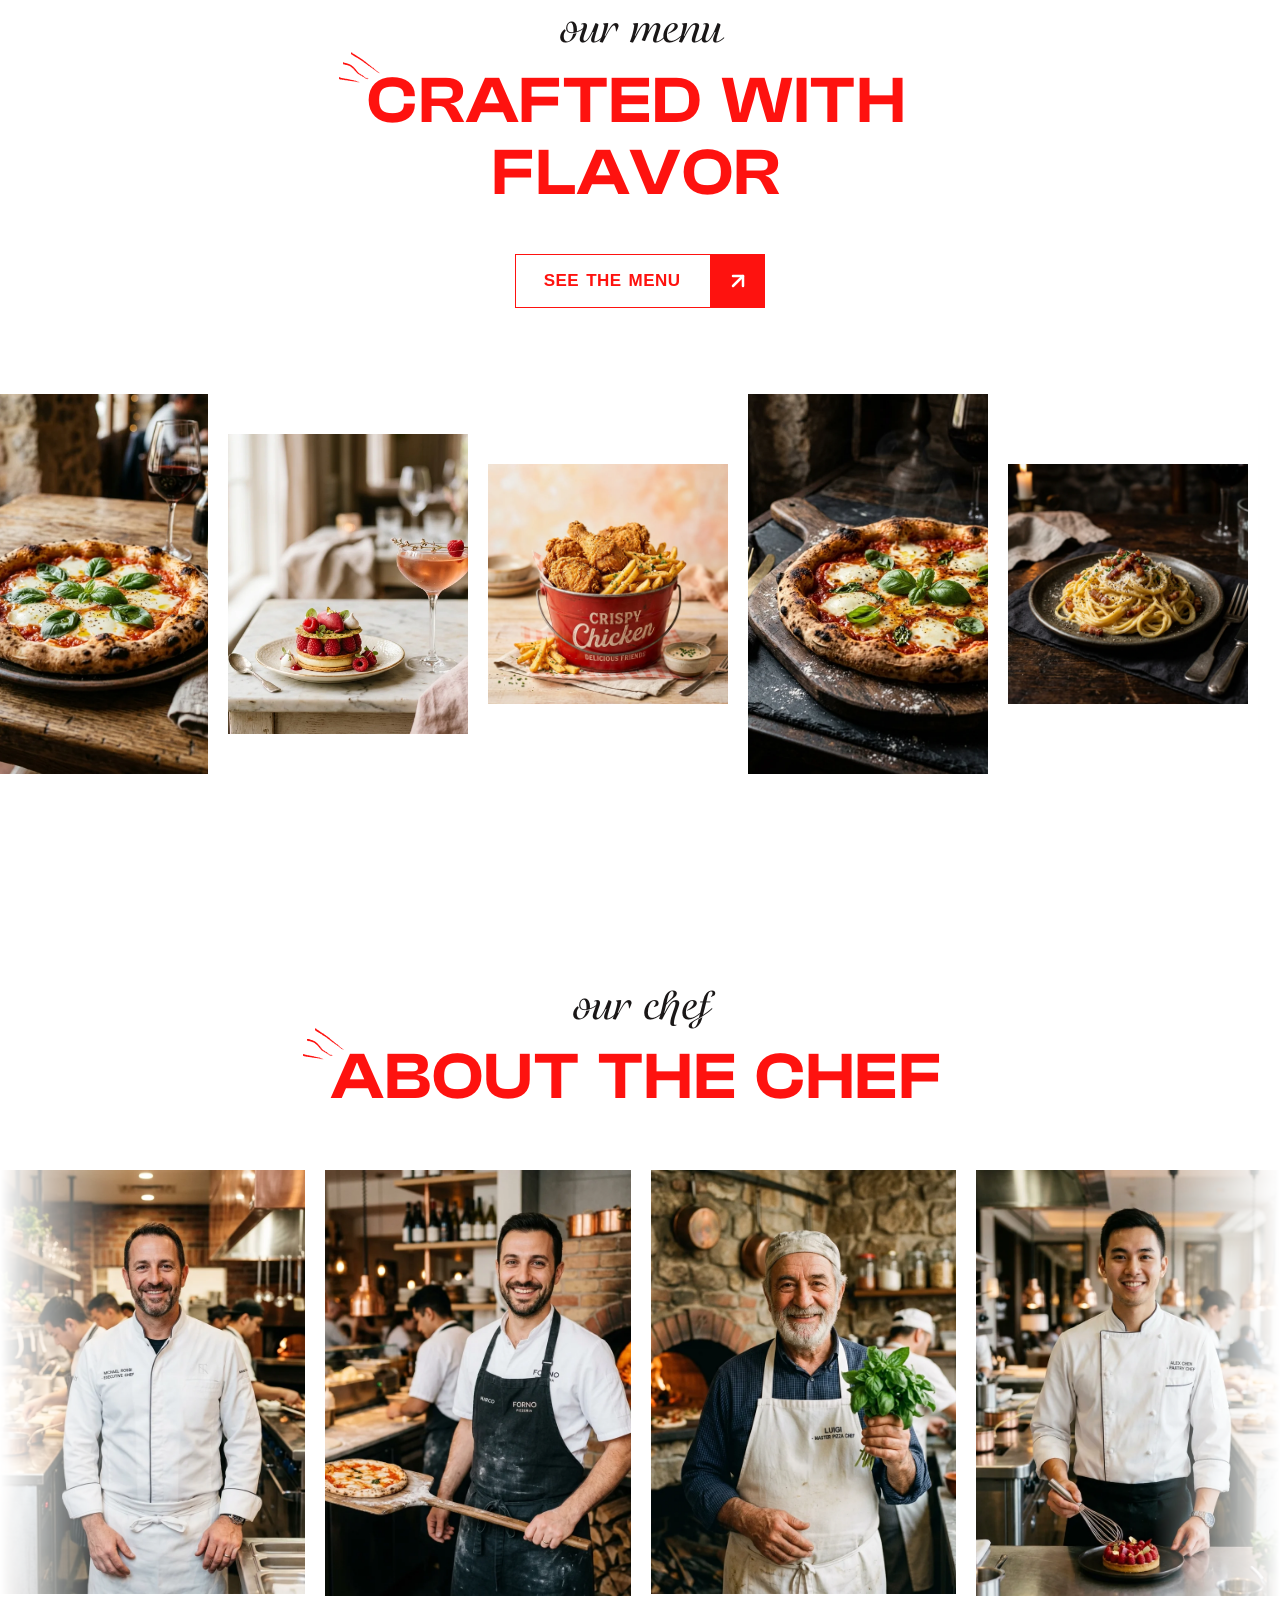
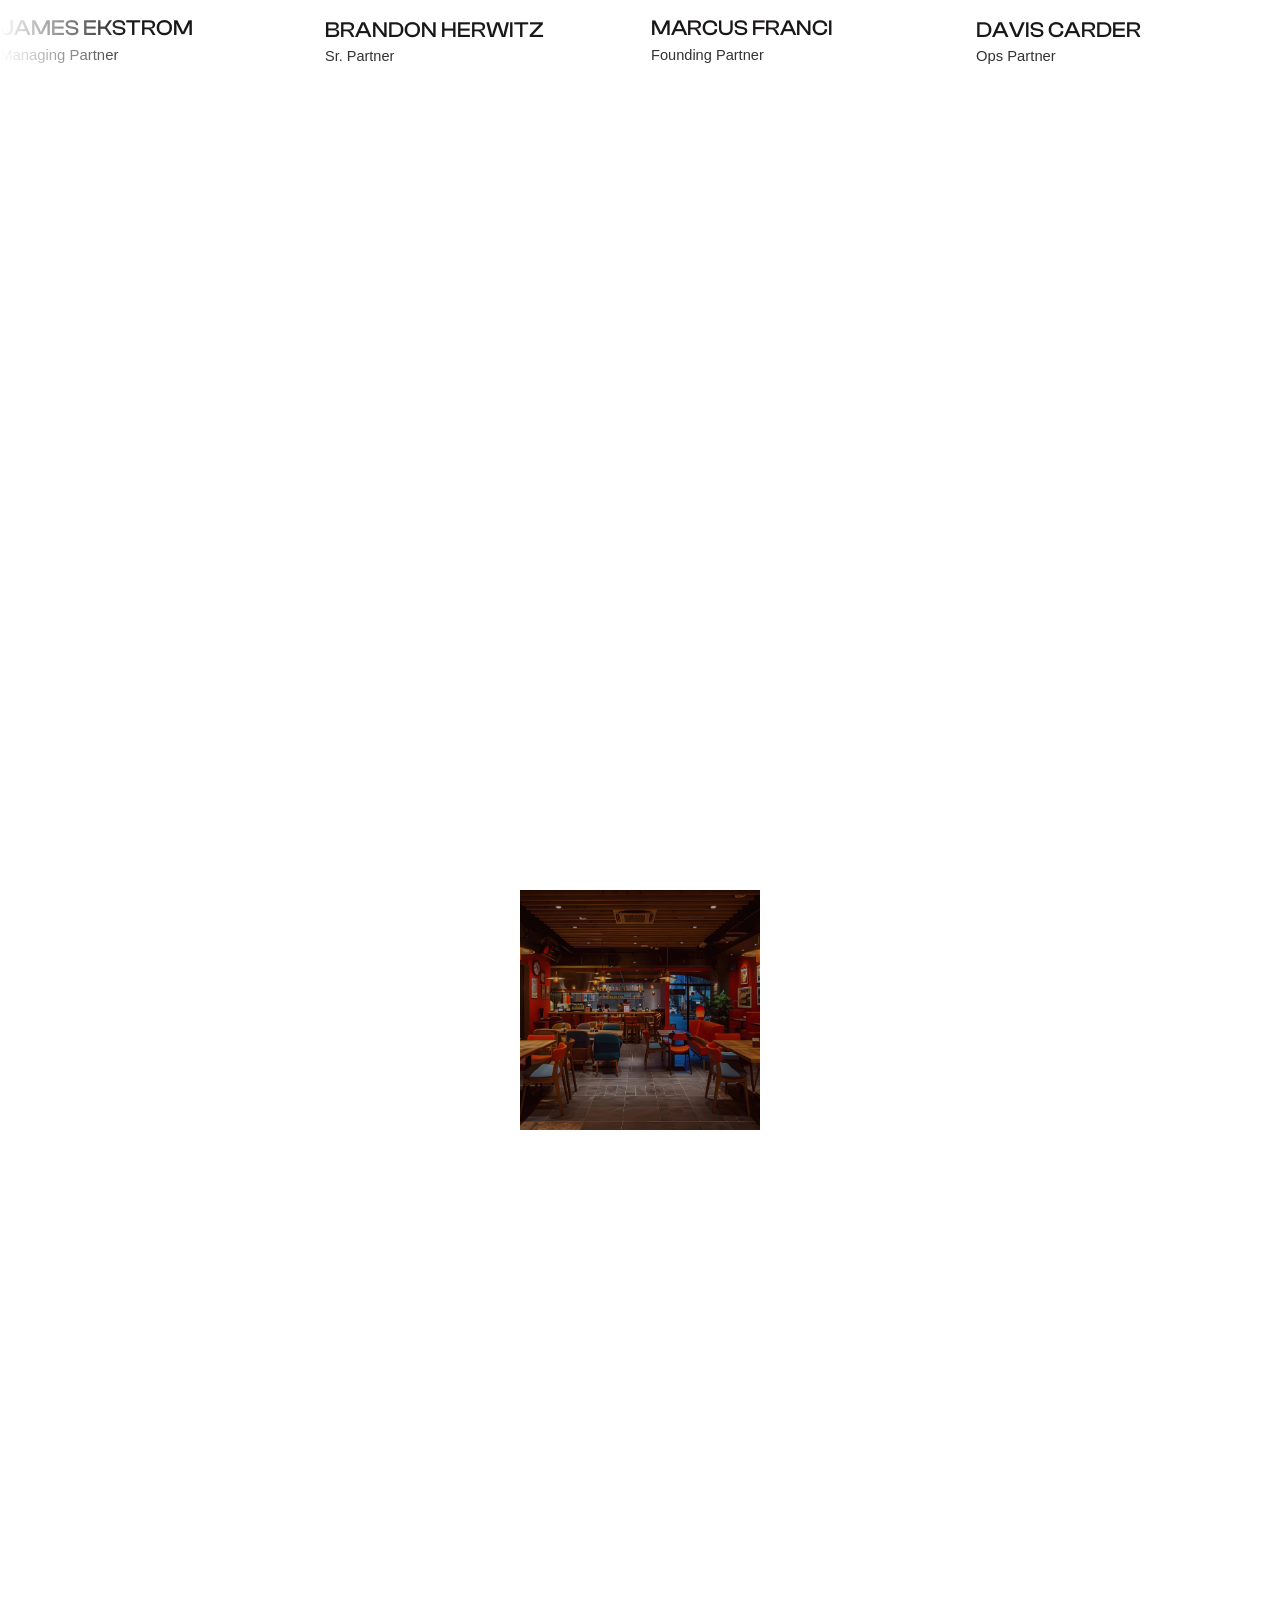
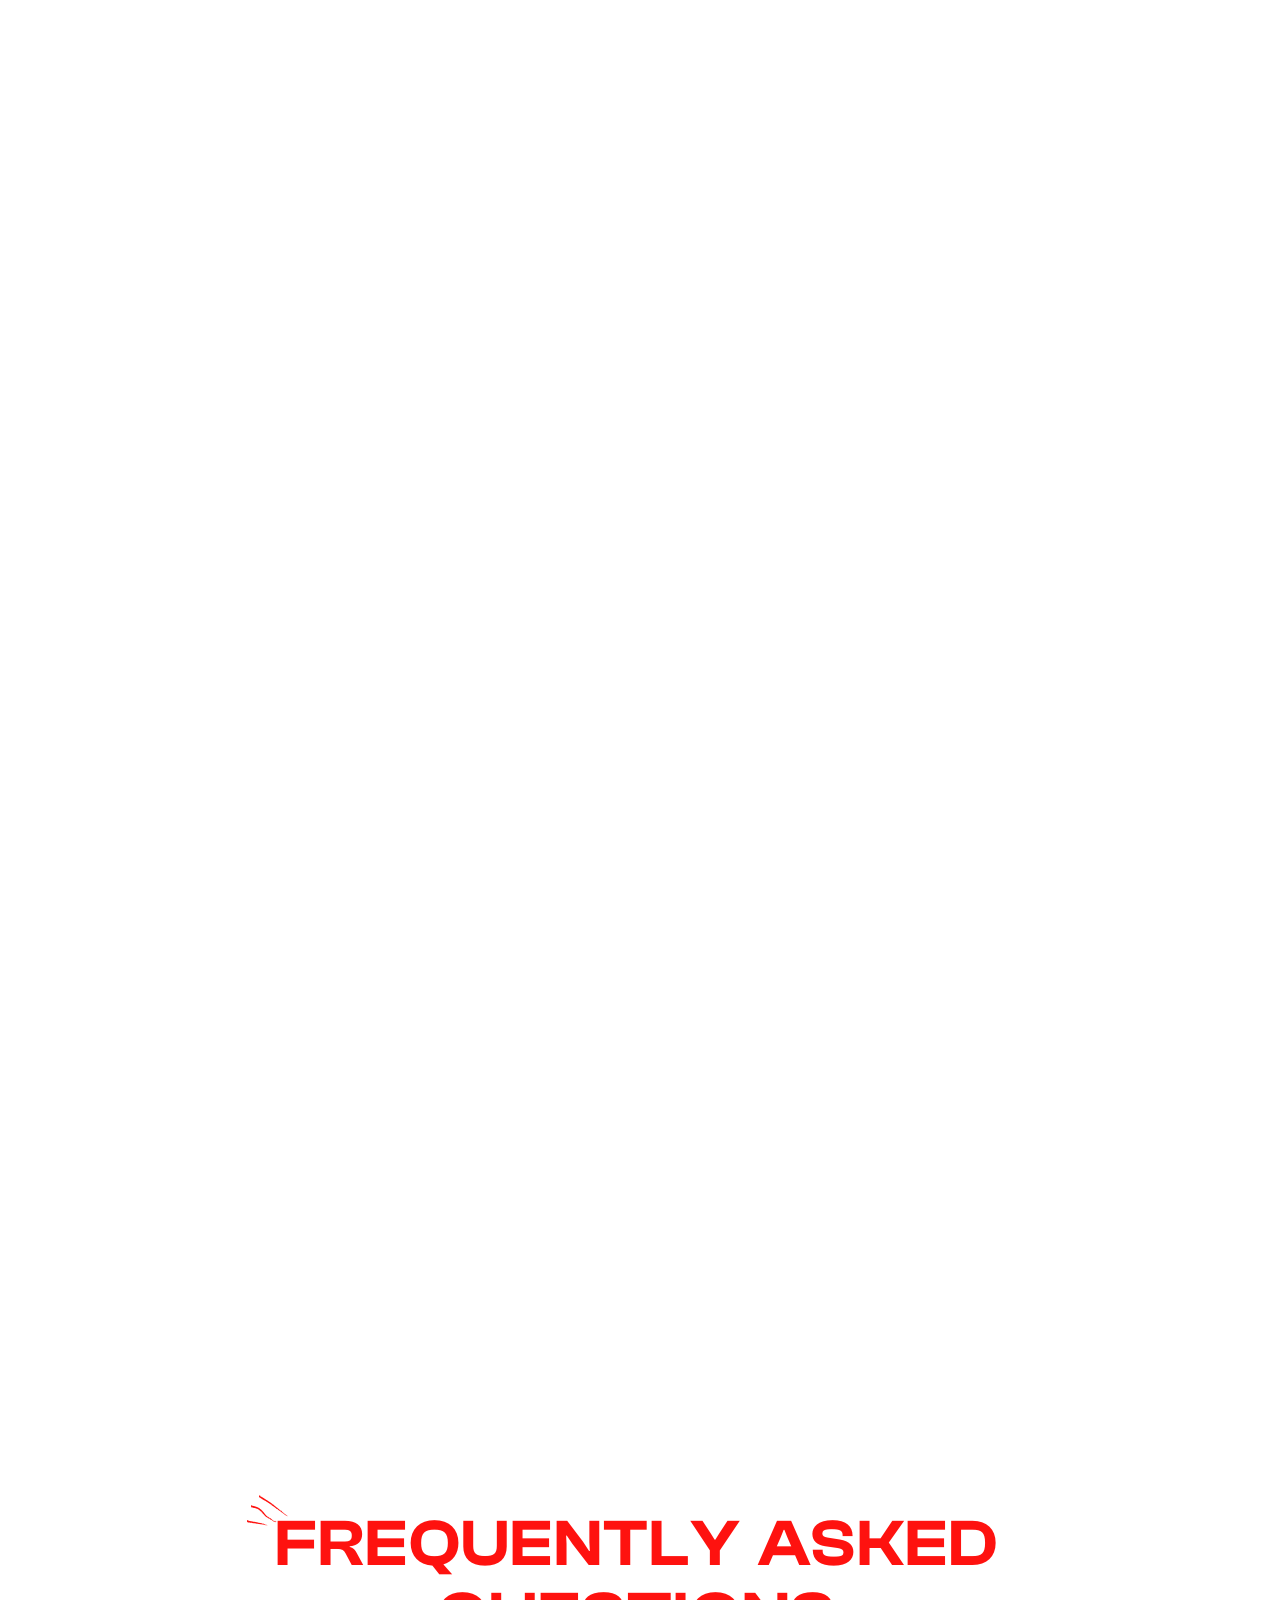
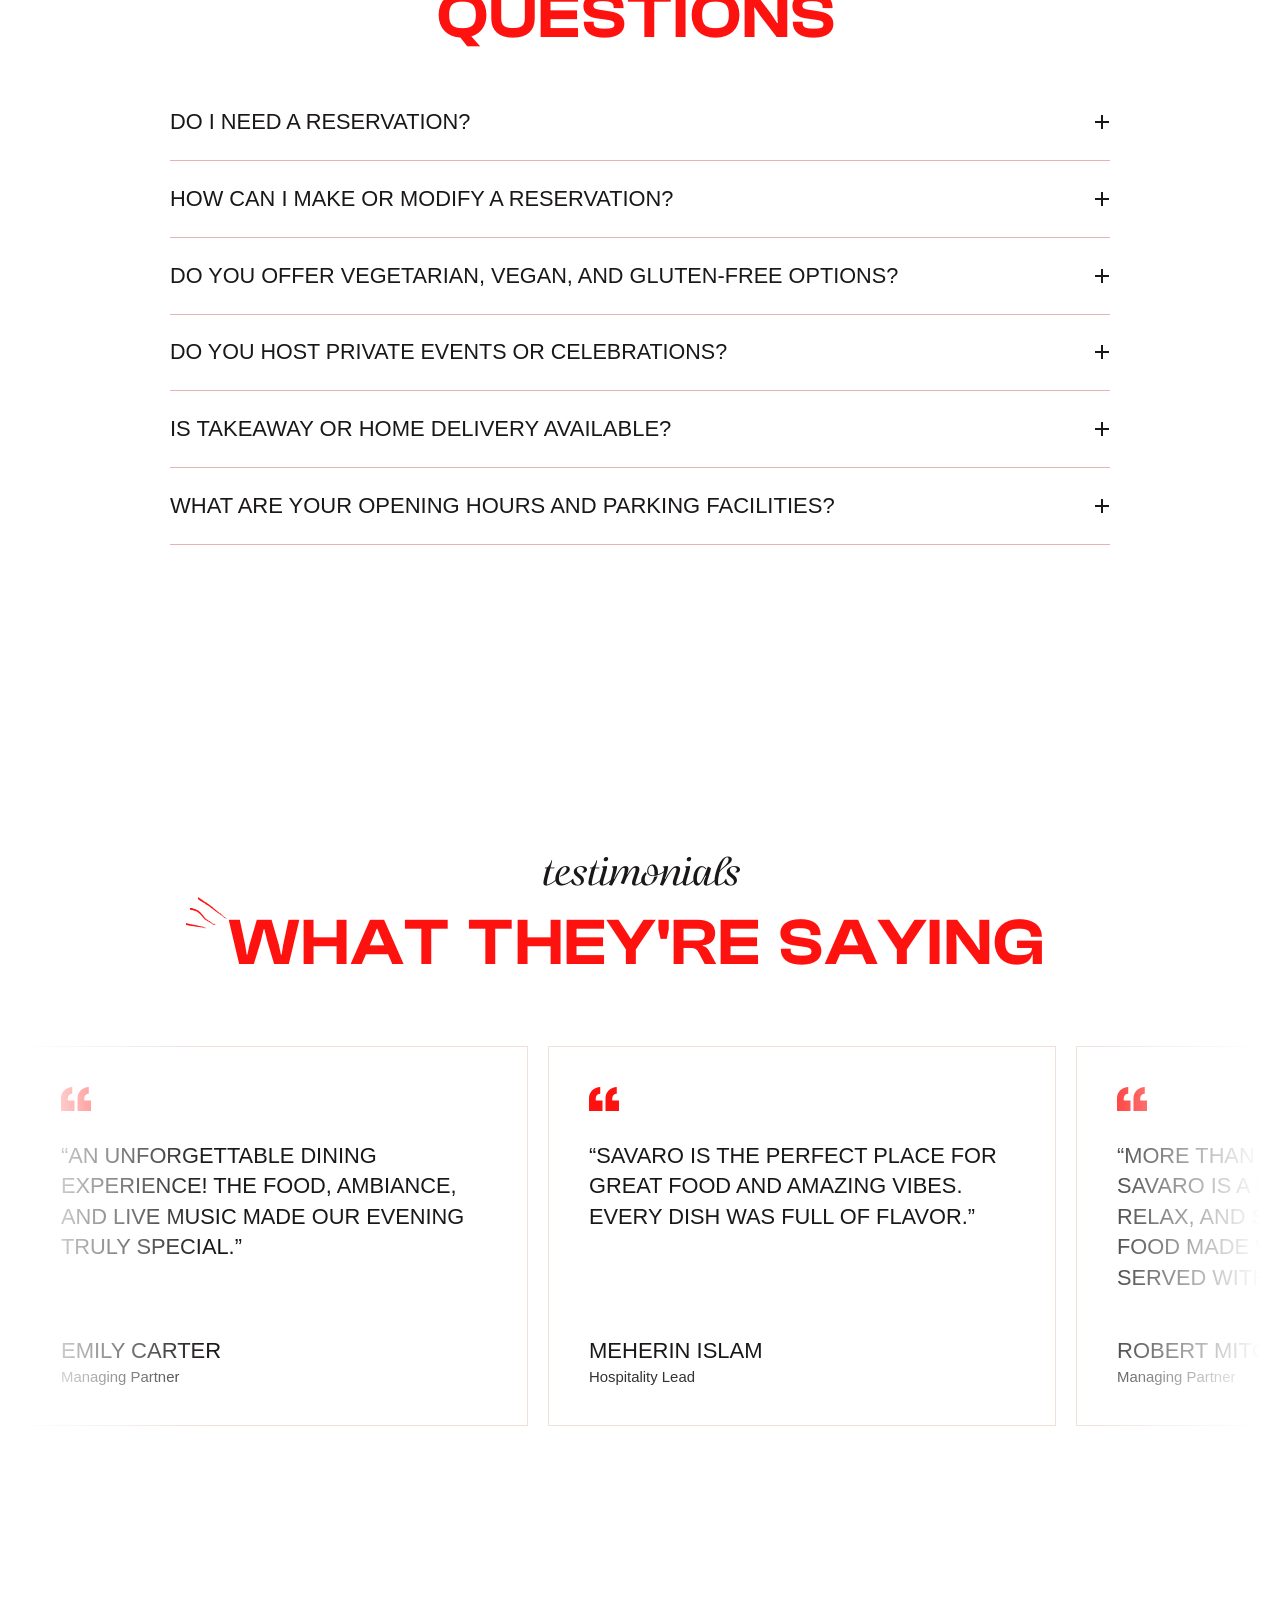
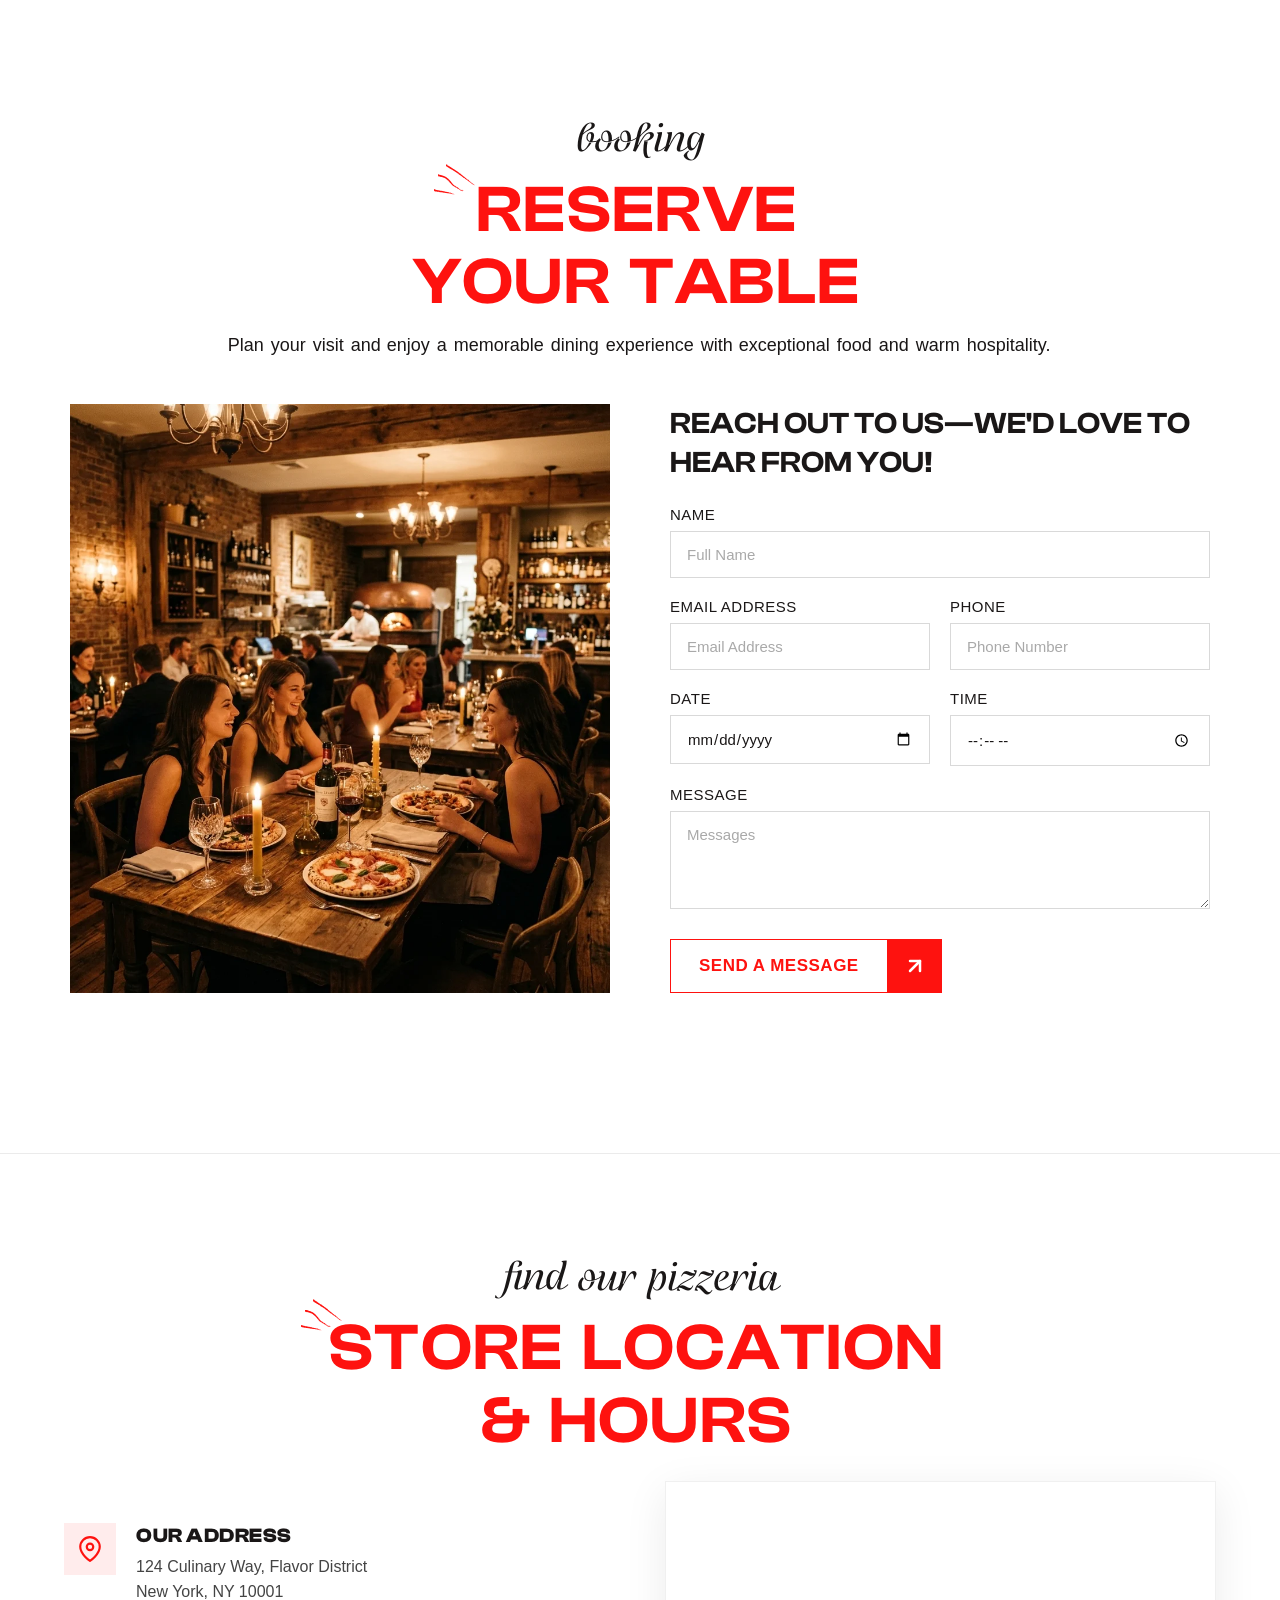
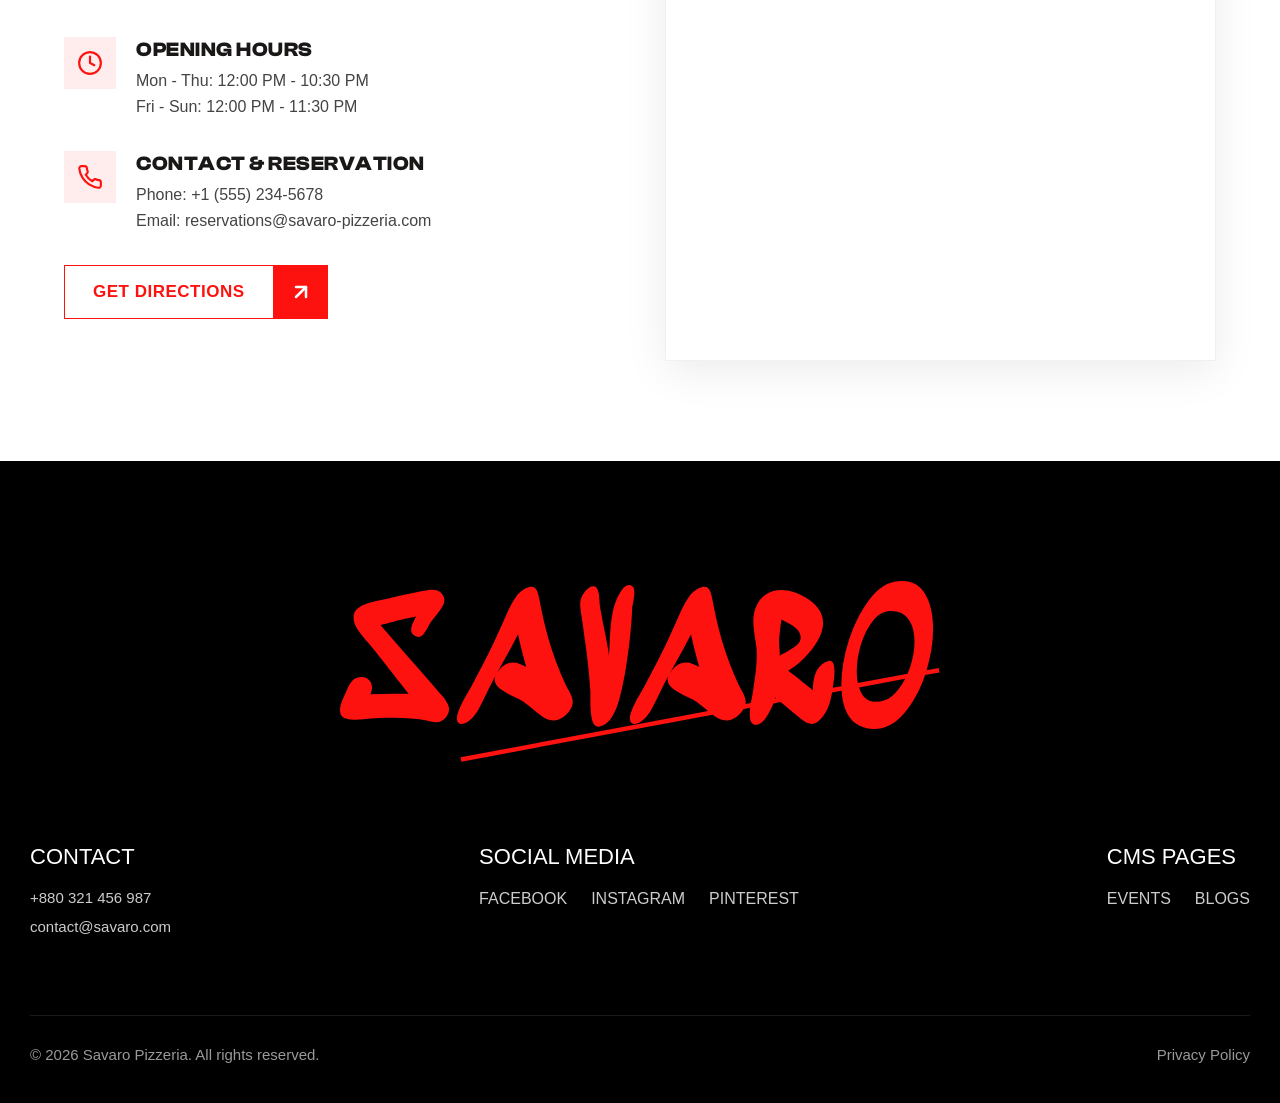
==== commit 44418415: "refactor: standardize button components by renaming hero-btn class to btn and updating associated st" ====
--- a/index.html
+++ b/index.html
@@ -16,7 +16,7 @@
     <meta property="og:url" content="https://savaro-restaurant-template.vercel.app/">
     <meta property="og:type" content="website">
 
-    <link rel="stylesheet" href="style.css?v=13.0">
+    <link rel="stylesheet" href="style.css?v=14.0">
     
     <!-- Google Analytics (GA4) -->
     <script async src="https://www.googletagmanager.com/gtag/js?id=G-XXXXXXXXXX"></script>
@@ -98,7 +98,7 @@
         </nav>
 
         <div class="drawer-cta-wrapper" style="margin: 24px 0;">
-            <a href="#reservation" class="hero-btn drawer-cta-btn" style="text-decoration: none; display: inline-flex;">
+            <a href="#reservation" class="btn btn-drawer drawer-cta-btn">
                 <div class="btn-text-wrapper">
                     <span class="btn-text">BOOK A TABLE</span>
                 </div>
@@ -149,7 +149,7 @@
                 </div>
 
                 <div class="hero-cta-wrapper">
-                    <a href="#about" class="hero-btn">
+                    <a href="#about" class="btn btn-hero">
                         <div class="btn-text-wrapper">
                             <span class="btn-text">Learn More</span>
                         </div>
@@ -210,7 +210,7 @@
 
                 <!-- Menu Section CTA -->
                 <div class="menu-cta-wrapper animate-blur" style="display: flex; justify-content: center; margin-top: 32px;">
-                    <a href="#menu" class="hero-btn">
+                    <a href="#menu" class="btn btn-menu">
                         <div class="btn-text-wrapper">
                             <span class="btn-text">See the Menu</span>
                         </div>
@@ -771,7 +771,7 @@
 
                         <!-- Submit Button -->
                         <div class="form-submit-row">
-                            <button type="submit" class="hero-btn booking-submit-btn">
+                            <button type="submit" class="btn btn-booking booking-submit-btn">
                                 <div class="btn-text-wrapper">
                                     <span class="btn-text">SEND A MESSAGE</span>
                                 </div>
@@ -844,7 +844,7 @@
                 </div>
 
                 <div>
-                    <a href="https://maps.google.com" target="_blank" rel="noopener noreferrer" class="hero-btn" style="text-decoration:none; display: inline-flex;">
+                    <a href="https://maps.google.com" target="_blank" rel="noopener noreferrer" class="btn btn-directions">
                         <div class="btn-text-wrapper">
                             <span class="btn-text">Get Directions</span>
                         </div>
--- a/style.css
+++ b/style.css
@@ -489,7 +489,7 @@
     display: flex;
 }
 
-.hero-btn {
+.btn {
     display: inline-flex;
     align-items: center;
     text-decoration: none;
@@ -536,27 +536,27 @@
 }
 
 /* Hover Animation: Color Inversion & Smooth Arrow Rotation (points right) */
-.hero-btn:hover .btn-text-wrapper {
+.btn:hover .btn-text-wrapper {
     background: var(--color-brand-red);
 }
 
-.hero-btn:hover .btn-text {
+.btn:hover .btn-text {
     color: #ffffff;
 }
 
-.hero-btn:hover .btn-icon-wrapper {
+.btn:hover .btn-icon-wrapper {
     background: #ffffff;
     border-color: var(--color-brand-red);
 }
 
-.hero-btn:hover .btn-arrow-icon {
+.btn:hover .btn-arrow-icon {
     stroke: var(--color-brand-red) !important;
     color: var(--color-brand-red) !important;
     transform: rotate(45deg);
 }
 
-.hero-btn:hover .btn-arrow-icon line,
-.hero-btn:hover .btn-arrow-icon polyline {
+.btn:hover .btn-arrow-icon line,
+.btn:hover .btn-arrow-icon polyline {
     stroke: var(--color-brand-red) !important;
 }
 
@@ -664,7 +664,7 @@
     }
 
     /* FORCED 100% Full Width Mobile CTA Buttons */
-    .hero-btn,
+    .btn,
     .booking-submit-btn,
     .form-submit-row,
     .hero-cta-wrapper,
@@ -675,11 +675,15 @@
         box-sizing: border-box !important;
     }
 
-    .hero-btn {
+    .hero-cta-wrapper {
+        padding: 0 20px !important;
+    }
+
+    .btn {
         justify-content: space-between !important;
     }
 
-    .hero-btn .btn-text-wrapper {
+    .btn .btn-text-wrapper {
         flex: 1 !important;
         text-align: center !important;
     }
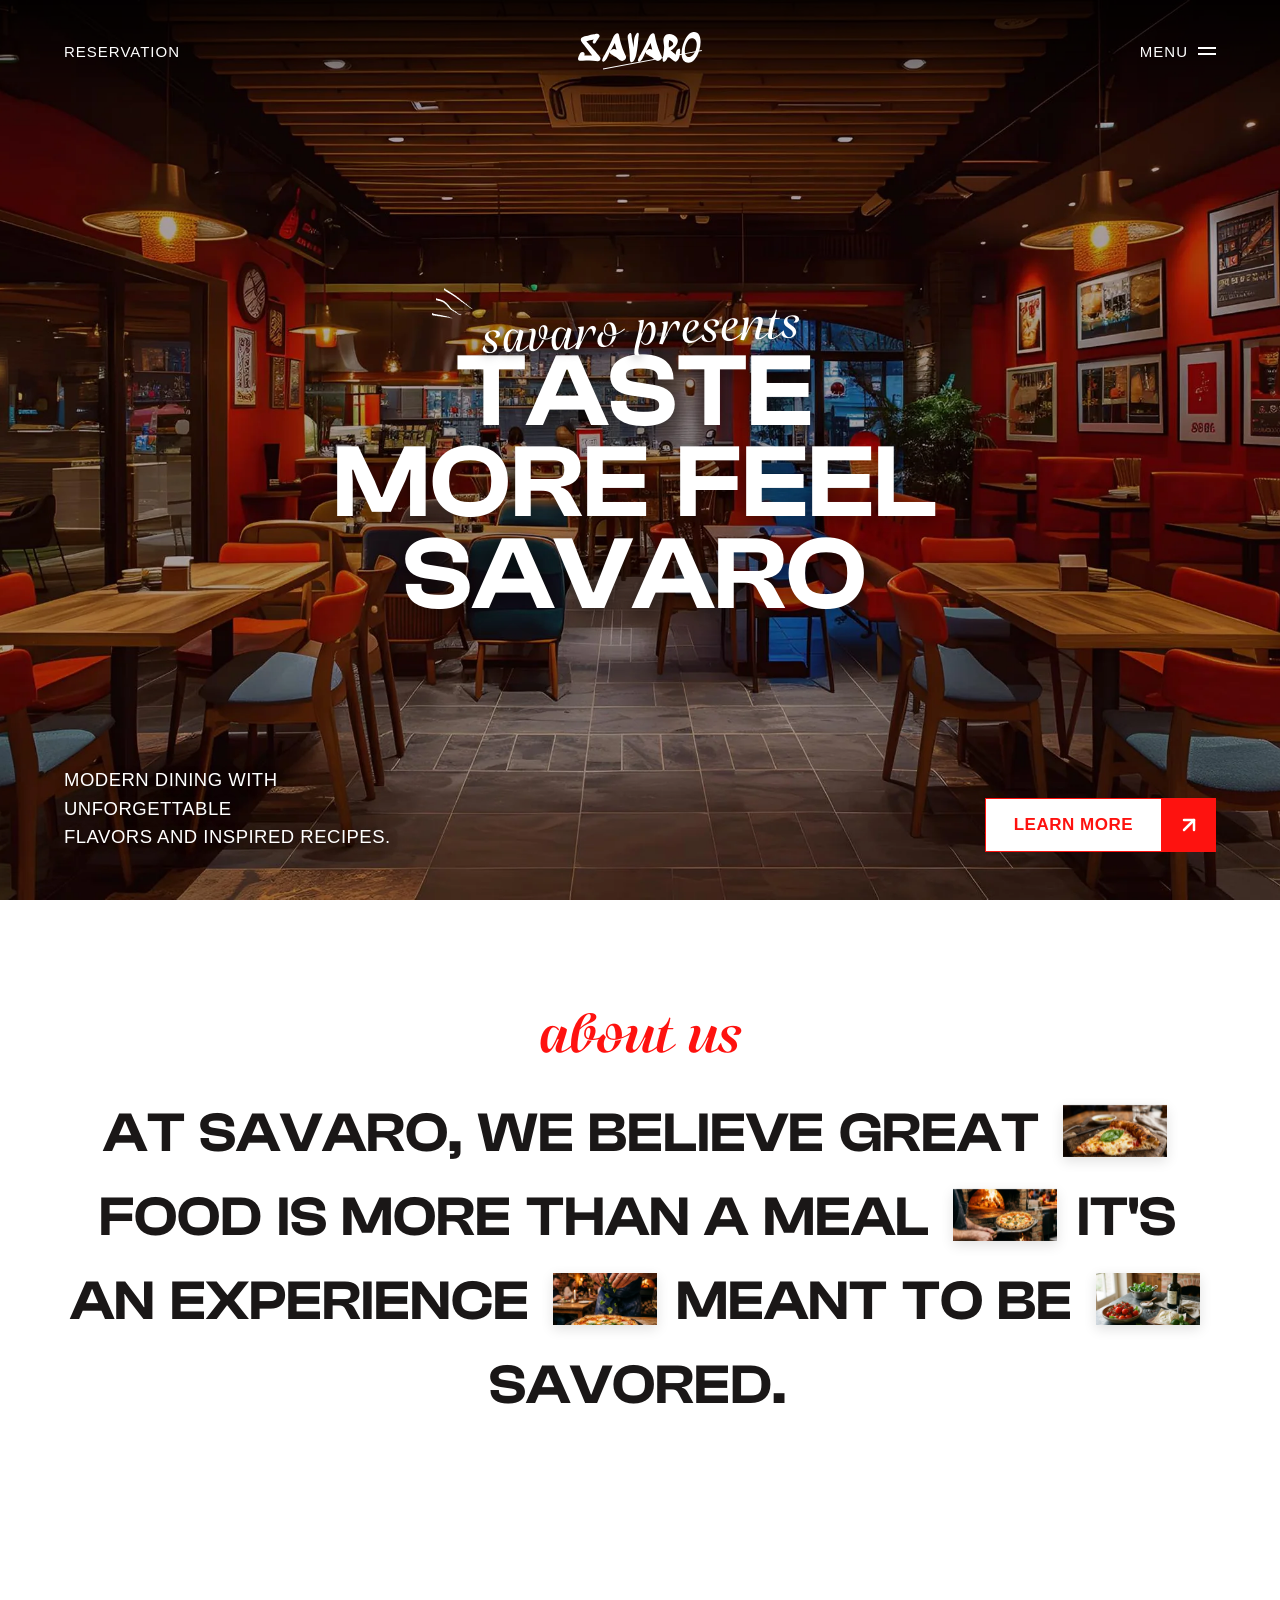
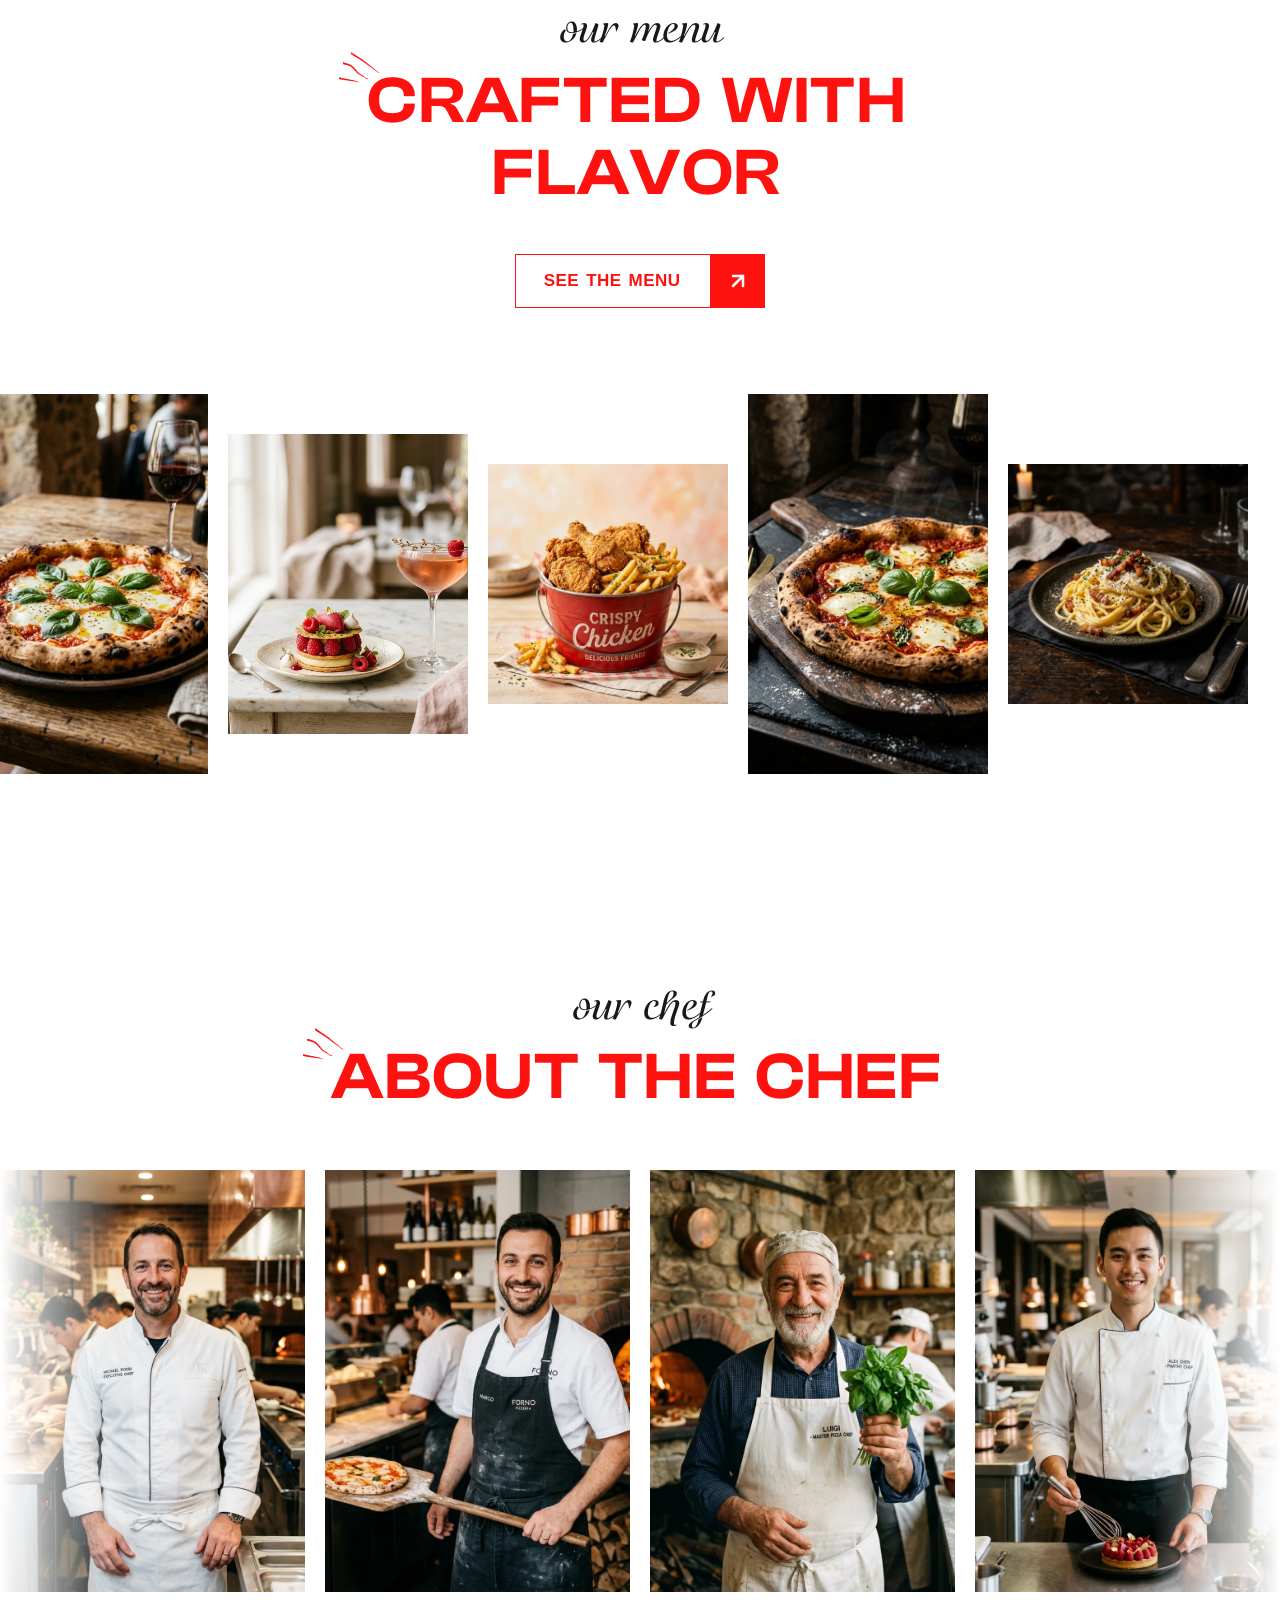
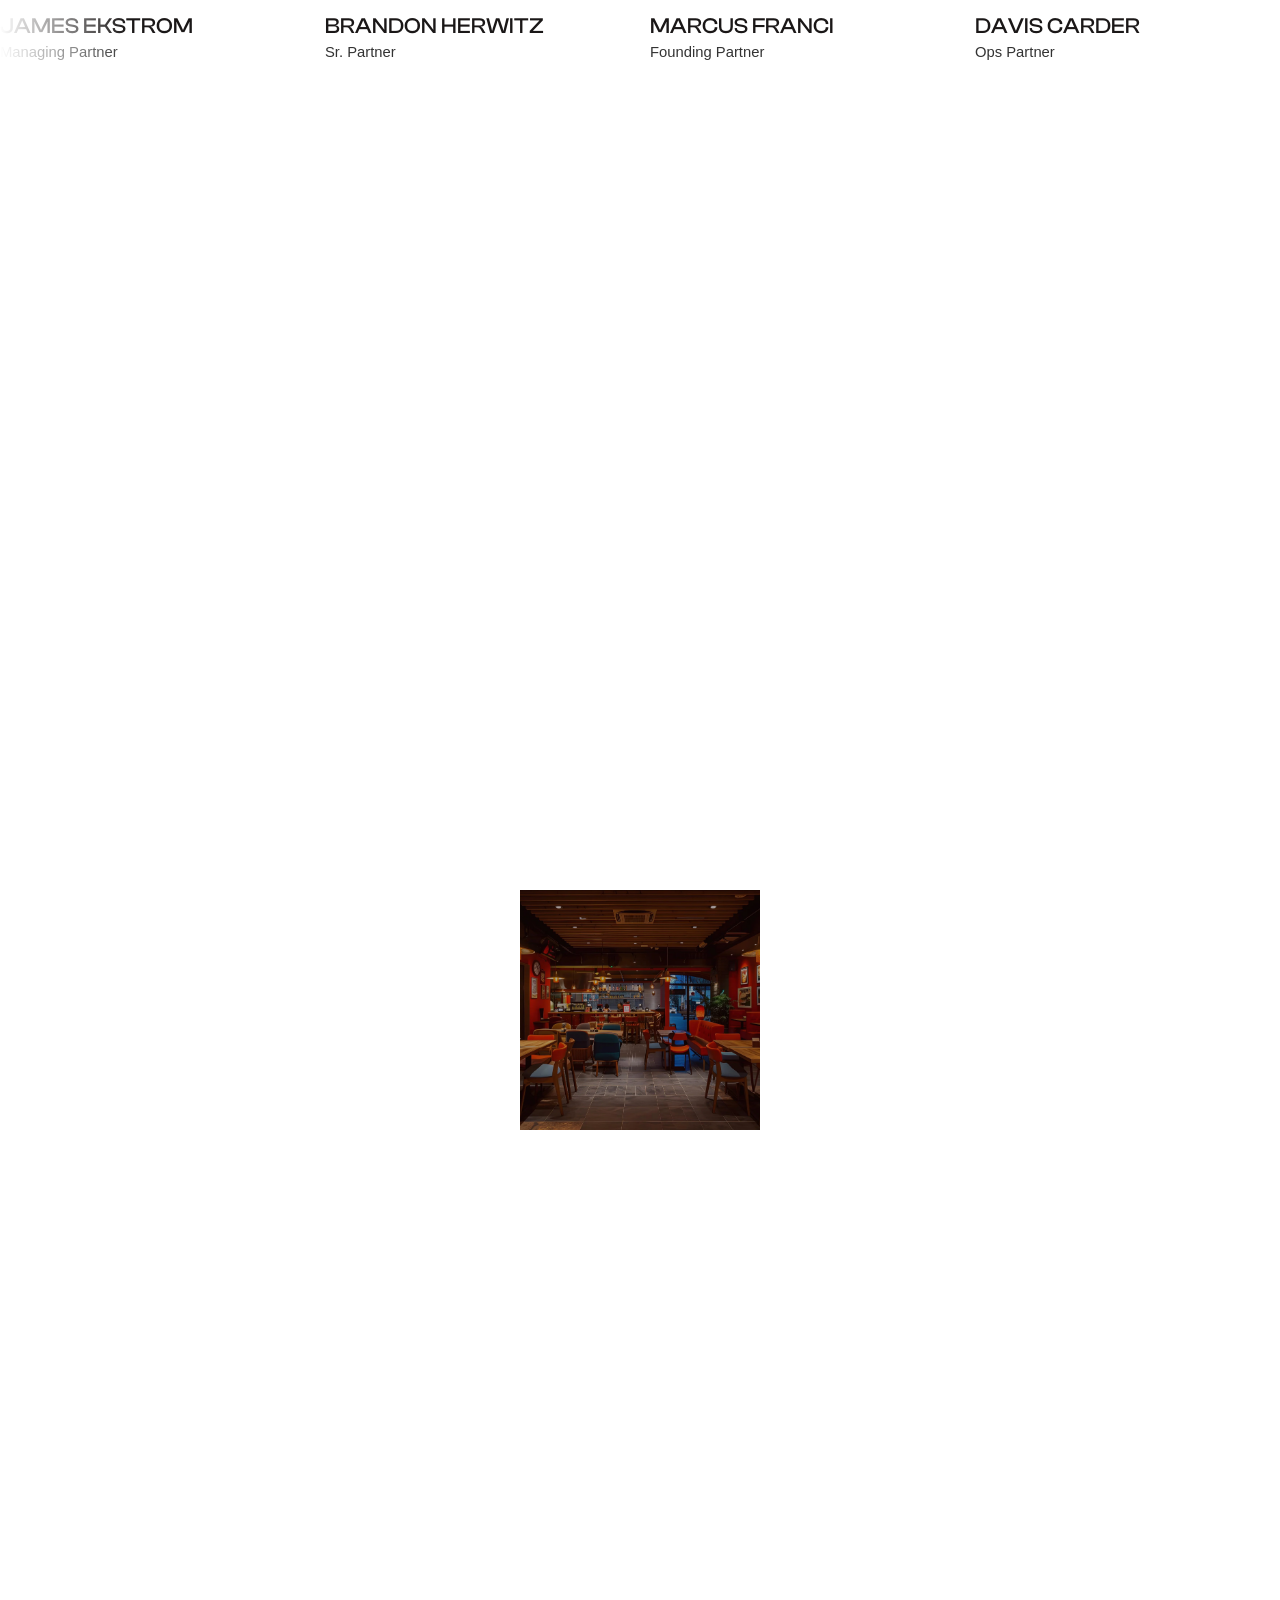
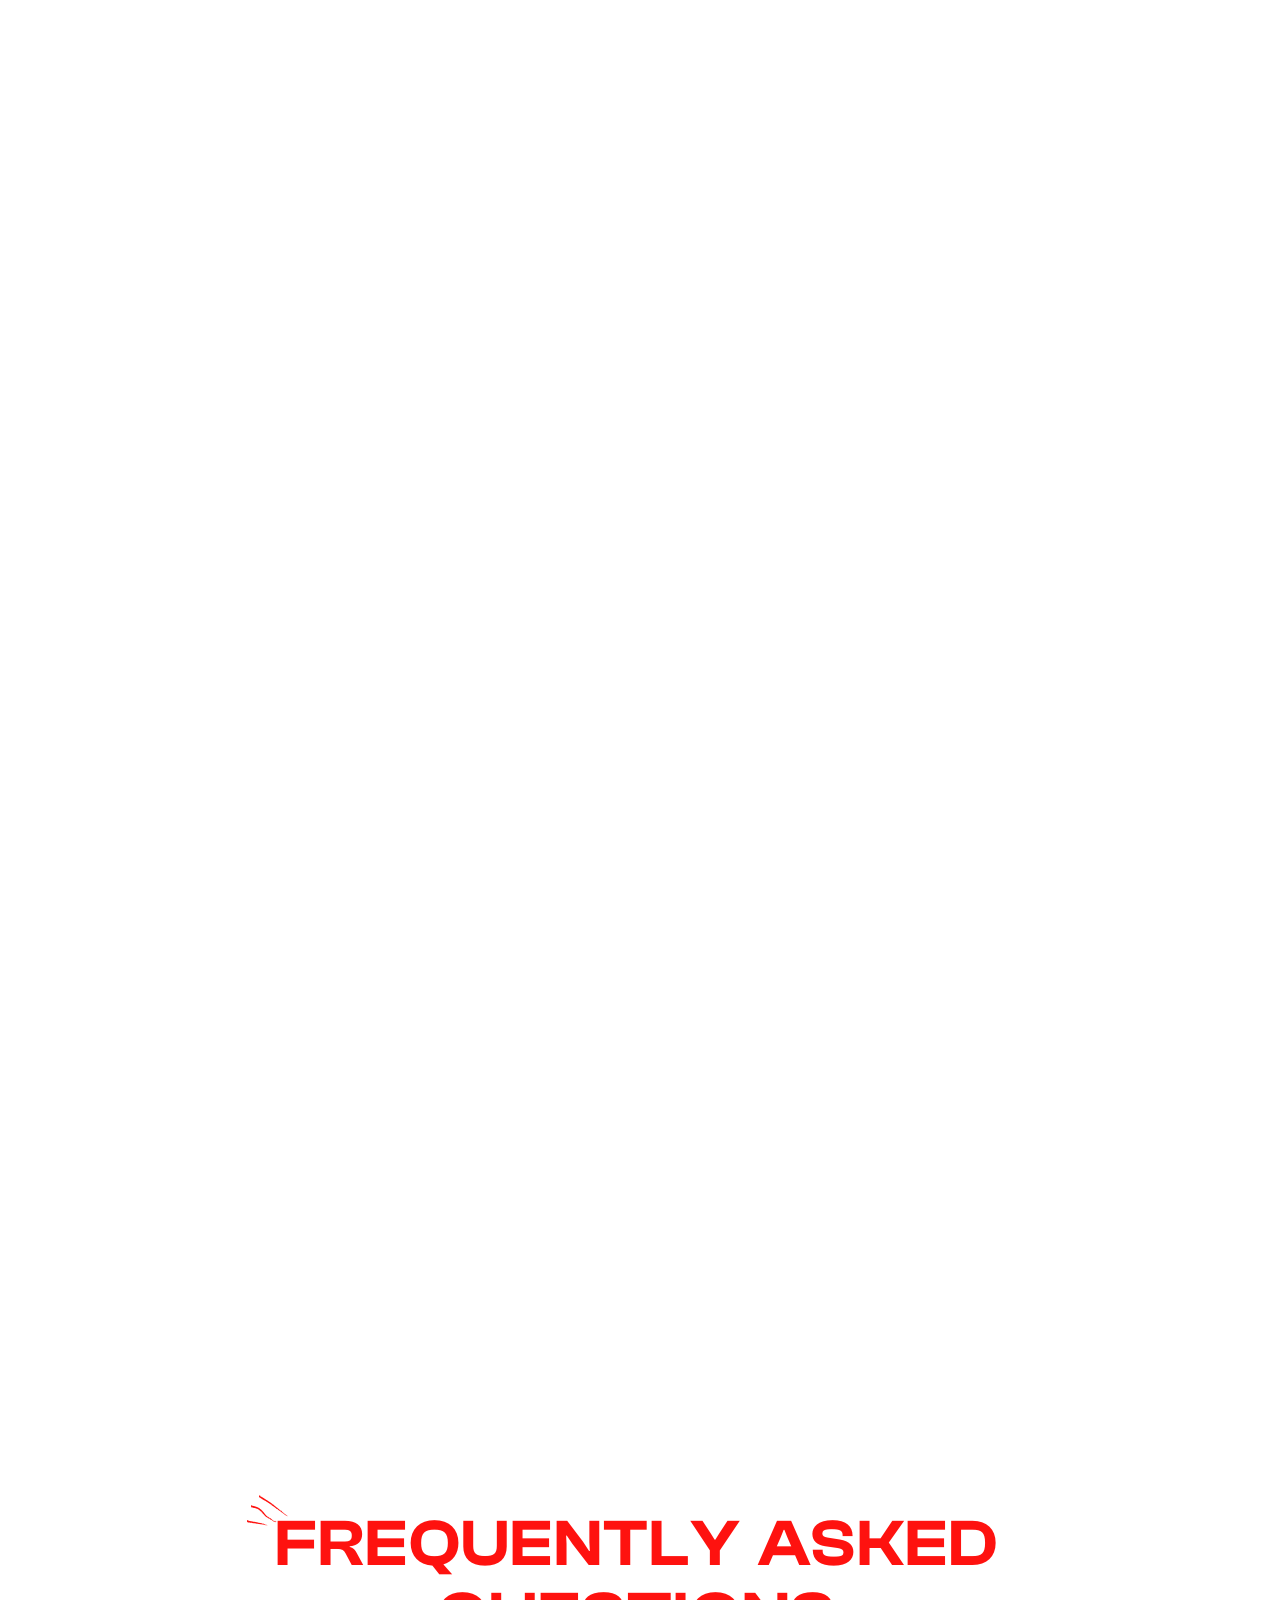
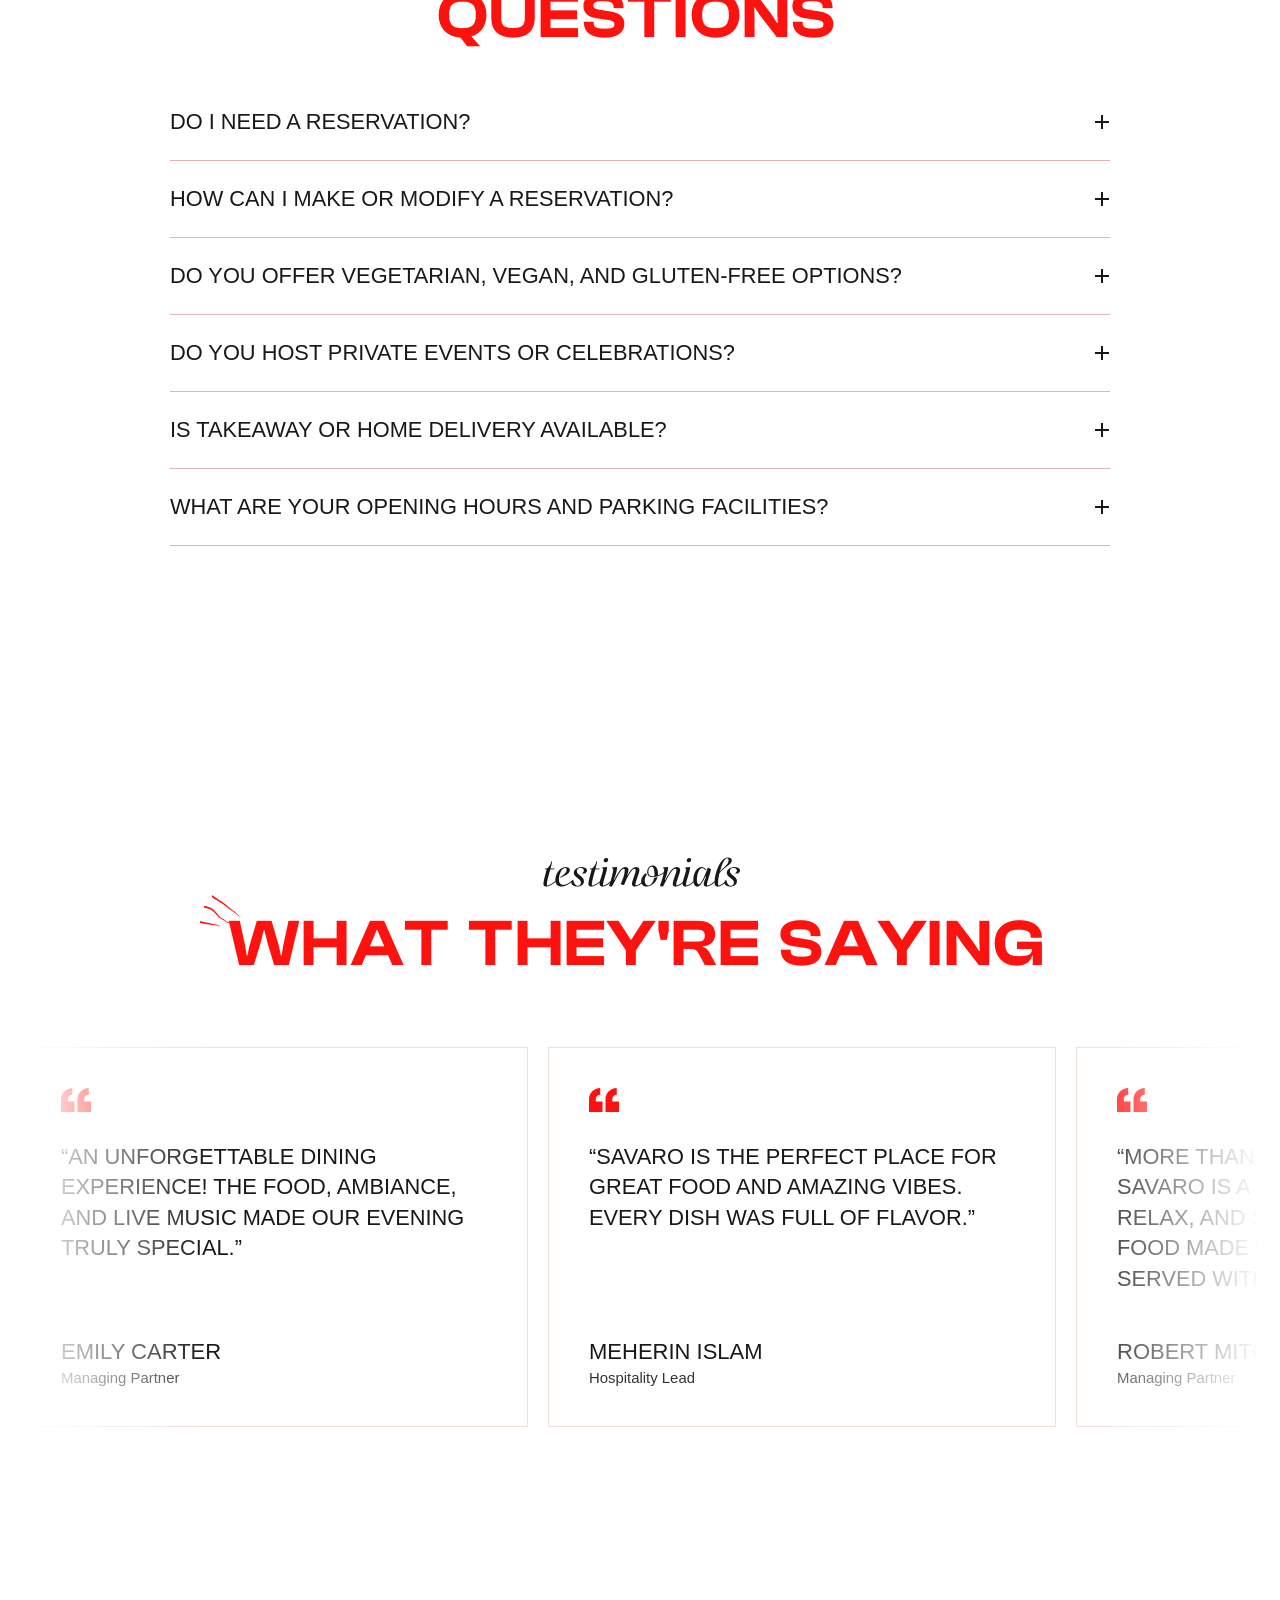
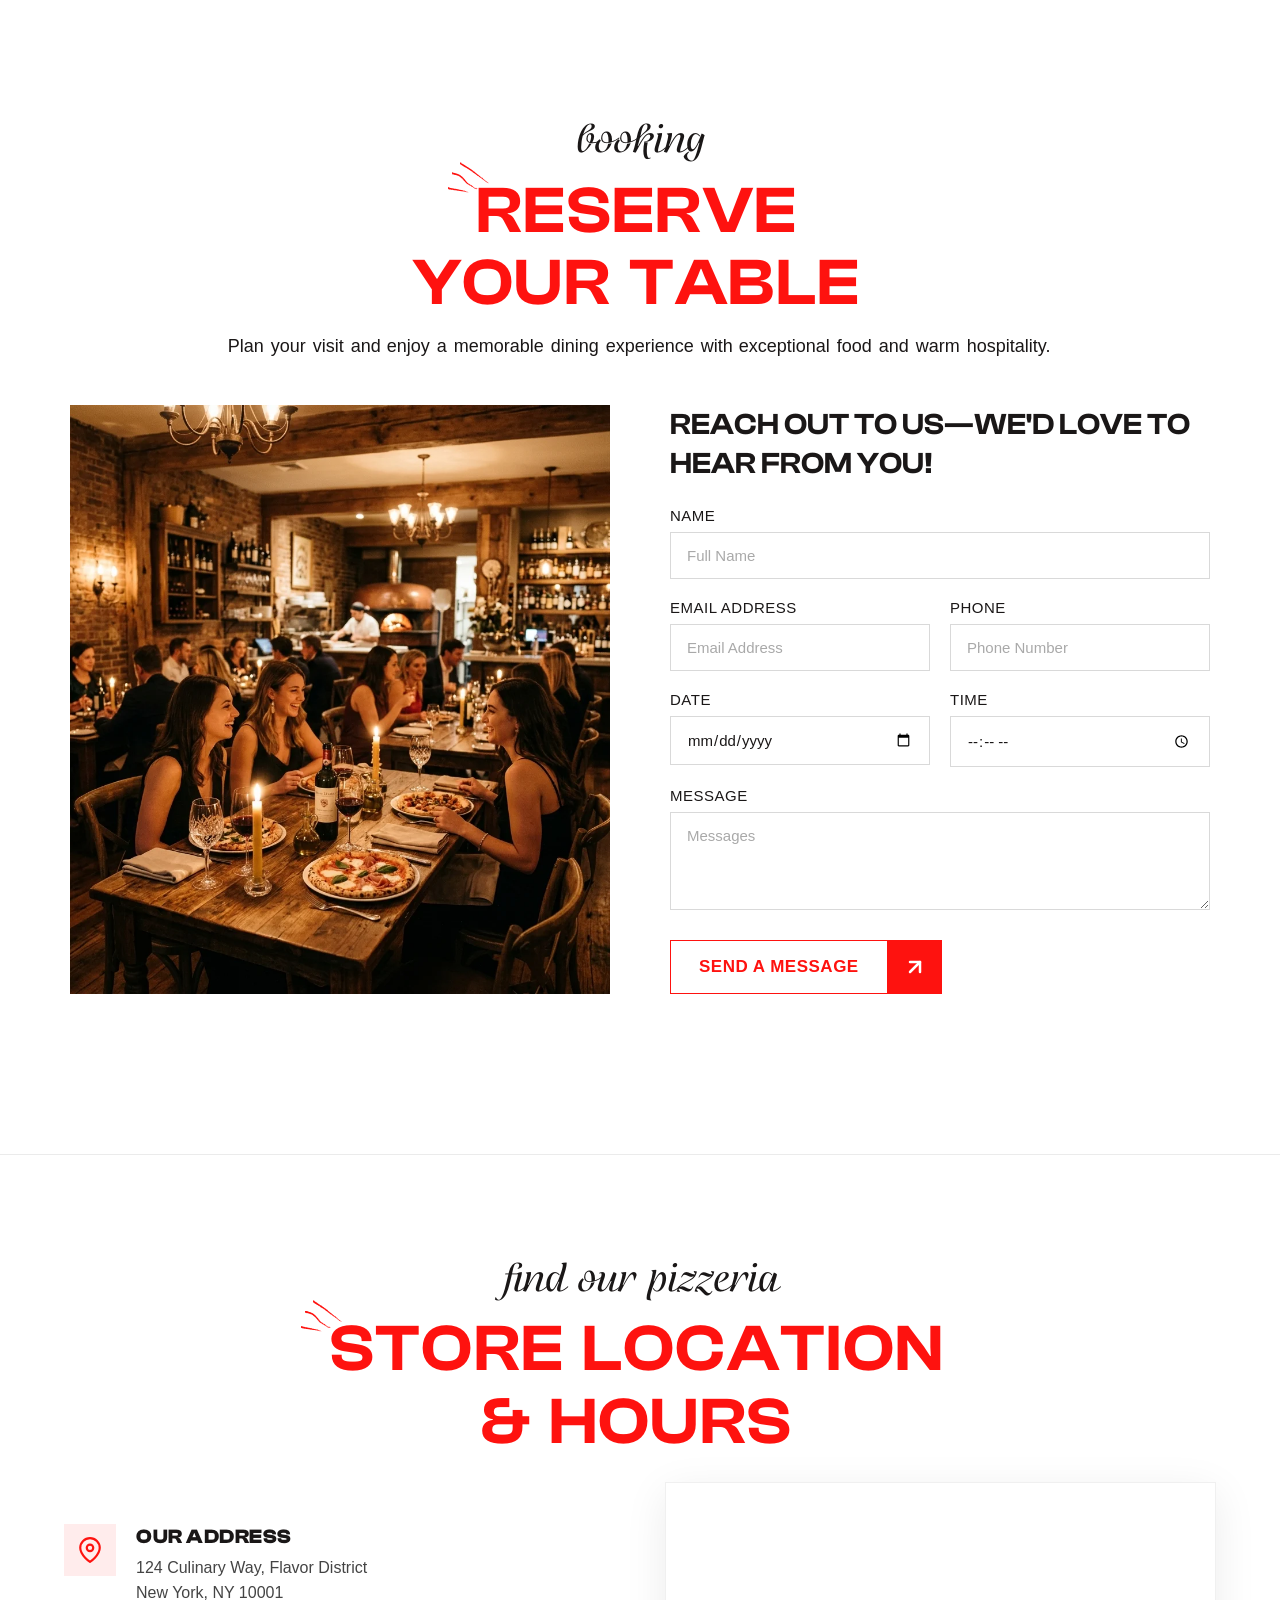
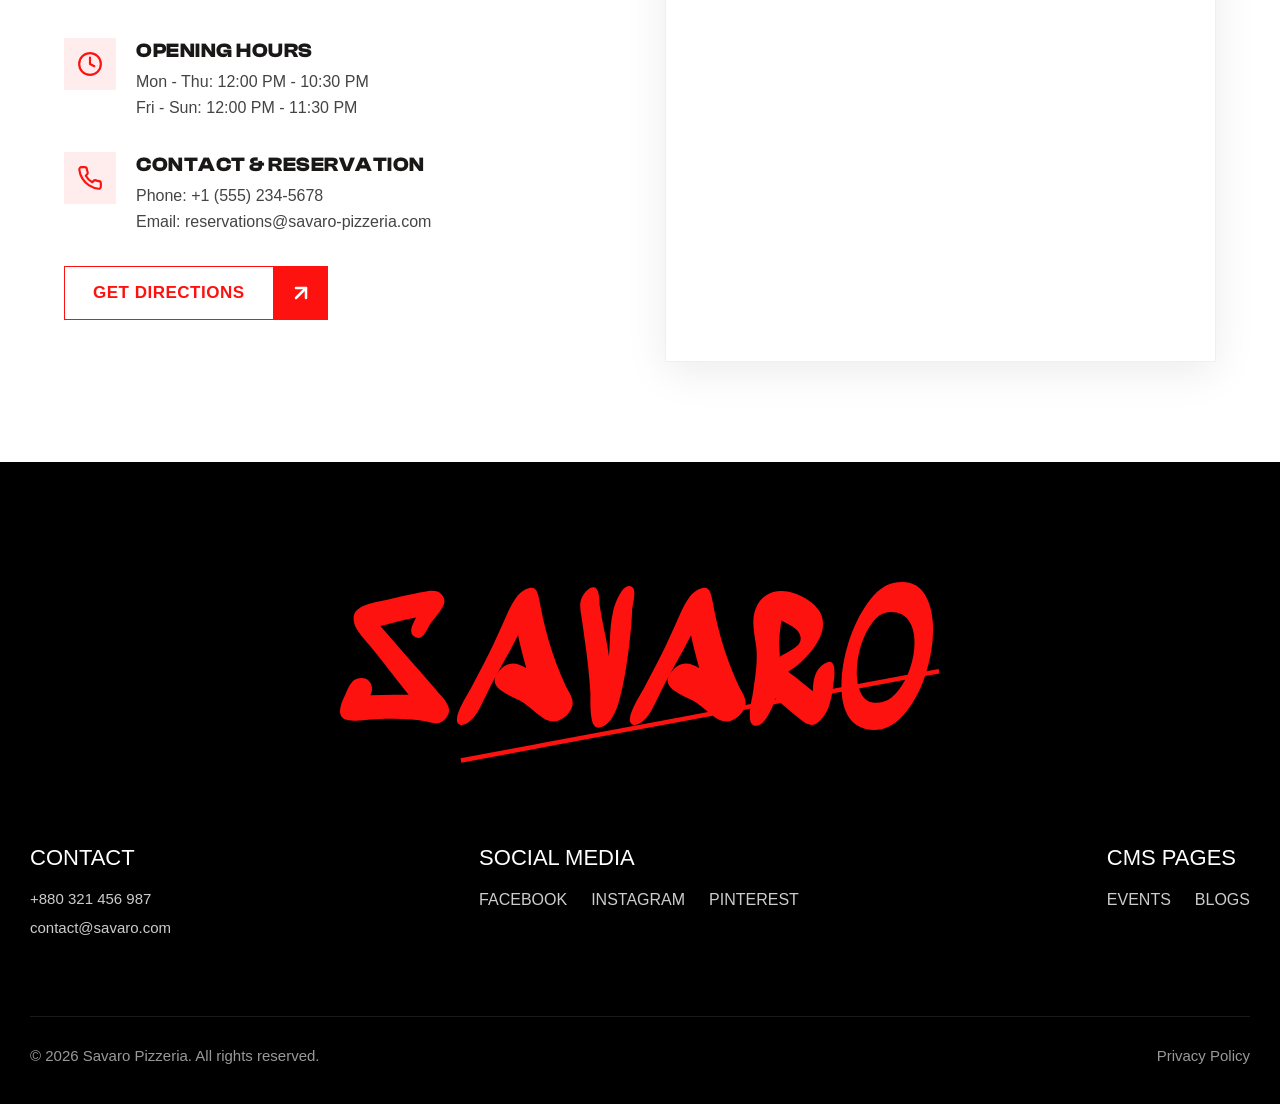
==== commit 41844450: "refactor: rename menu components to drawer, add team/FAQ section styles, and increment stylesheet ve" ====
--- a/index.html
+++ b/index.html
@@ -16,7 +16,7 @@
     <meta property="og:url" content="https://savaro-restaurant-template.vercel.app/">
     <meta property="og:type" content="website">
 
-    <link rel="stylesheet" href="style.css?v=14.0">
+    <link rel="stylesheet" href="style.css?v=15.0">
     
     <!-- Google Analytics (GA4) -->
     <script async src="https://www.googletagmanager.com/gtag/js?id=G-XXXXXXXXXX"></script>
@@ -76,7 +76,7 @@
             <img src="assets/Logo.svg" alt="Savaro Logo" class="brand-logo">
         </div>
         <div class="nav-right">
-            <button class="menu-btn" id="menuToggle" aria-label="Toggle navigation">
+            <button class="drawer-toggle-btn" id="menuToggle" aria-label="Toggle navigation">
                 <span>MENU</span>
                 <div class="hamburger-icon">
                     <span></span>
@@ -87,8 +87,8 @@
     </header>
 
     <!-- Side Navigation Drawer -->
-    <div class="menu-overlay" id="menuOverlay"></div>
-    <div class="menu-wrapper" id="menuDrawer">
+    <div class="drawer-overlay" id="menuOverlay"></div>
+    <div class="drawer-wrapper" id="menuDrawer">
         <nav class="drawer-nav">
             <ul class="drawer-links">
                 <li><a href="#about">ABOUT</a></li>
@@ -203,7 +203,7 @@
                 <span class="section-subtitle-script animate-blur">our menu</span>
                 <h2 class="section-title-red animate-blur">
                     <span style="position: relative; display: inline-block;">
-                        <img src="assets/lines-red.svg" alt="" class="brand-lines-icon" style="top: -15px; left: -30px;">
+                        <img src="assets/lines-red.svg" alt="" class="brand-lines-icon">
                         CRAFTED WITH
                     </span><br>FLAVOR
                 </h2>
@@ -254,210 +254,129 @@
     </section>
 
     <!-- Team Section -->
-    <div data-layer="Team Section" id="team" class="TeamSection" style="padding-top: 80px; padding-bottom: 160px; overflow: hidden; justify-content: center; align-items: center; display: flex; width: 100%; background: #ffffff;">
-      <div data-layer="Container → Content" class="ContainerContent" style="width: 100%; max-width: 1440px; flex-direction: column; justify-content: center; align-items: center; gap: 32px; display: flex">
-        
-        <div class="section-header-block" style="max-width: 1130px;">
-            <span class="section-subtitle-script animate-blur">our chef</span>
-            <h2 class="section-title-red animate-blur">
-                <span style="position: relative; display: inline-block;">
-                    <img src="assets/lines-red.svg" alt="" class="brand-lines-icon" style="top: -15px; left: -30px;">
-                    About the
-                </span> <br class="mobile-chef-break">Chef
-            </h2>
-        </div>
-
-        <div data-layer="div.framer-eoe57-container" class="DivFramerEoe57Container" style="align-self: stretch; height: 500px; flex-direction: column; justify-content: center; align-items: flex-start; display: flex; width: 100%; overflow: hidden; position: relative;">
-          <div data-layer="section:mask-group" class="SectionMaskGroup" style="align-self: stretch; flex: 1 1 0; position: relative; width: 100%; overflow: hidden;">
+    <section class="team-section" id="team">
+        <div class="team-container">
             
-            <div data-layer="ul" class="Ul team-carousel-track" style="height: 496px; display: flex; align-items: center; gap: 20px; width: max-content;">
-                           <!-- Set 1 -->
-              <div data-layer="li" class="Li" style="width: 305px; height: 495px; position: relative; flex-shrink: 0;">
-                <div data-layer="div.framer-w3kvrk-container" class="DivFramerW3kvrkContainer" style="width: 305px; height: 498.19px; flex-direction: column; justify-content: flex-start; align-items: flex-start; display: inline-flex">
-                  <div data-layer="Variant 1" class="Variant1" style="align-self: stretch; overflow: hidden; flex-direction: column; justify-content: center; align-items: flex-start; gap: 20px; display: flex">
-                    <div data-layer="div.framer-1apf3og" class="DivFramer1apf3og" style="align-self: stretch; overflow: hidden; flex-direction: column; justify-content: center; align-items: flex-start; display: flex; border-radius: 0px;">
-                      <img data-layer="Image" class="Image" style="align-self: stretch; height: 424px; width: 100%; object-fit: cover; position: relative" src="assets/chef1.webp" alt="James Ekstrom" />
-                    </div>
-                    <div data-layer="Text Wrapper → Author Details" class="TextWrapperAuthorDetails" style="align-self: stretch; flex-direction: column; justify-content: flex-start; align-items: flex-start; display: flex">
-                      <div data-layer="h6.framer-text" class="H6FramerText" style="align-self: stretch; flex-direction: column; justify-content: flex-start; align-items: flex-start; display: flex">
-                        <div data-layer="James Ekstrom" class="JamesEkstrom" style="align-self: stretch; text-align: left; color: var(--token-caa0f8c4-a0ee-479c-a1fd-42fde3b8d7b5, #1A1717); font-size: 22px; font-family: var(--font-heading); font-weight: 500; text-transform: uppercase; line-height: 28.60px;">James Ekstrom</div>
-                      </div>
-                      <div data-layer="p.framer-text" class="PFramerText" style="align-self: stretch; flex-direction: column; justify-content: flex-start; align-items: flex-start; display: flex">
-                        <div data-layer="Managing Partner" class="ManagingPartner" style="align-self: stretch; text-align: left; color: var(--token-6e51681f-6624-4728-bf1a-0ec782285abb, #333333); font-size: 14.90px; font-family: var(--font-body); font-weight: 400; line-height: 25.60px;">Managing Partner</div>
-                      </div>
-                    </div>
-                  </div>
-                </div>
-              </div>
-
-              <div data-layer="li" class="Li" style="width: 306px; height: 495px; position: relative; flex-shrink: 0;">
-                <div data-layer="div.framer-1e6fpku-container" class="DivFramer1e6fpkuContainer" style="width: 306px; height: 499.56px; flex-direction: column; justify-content: flex-start; align-items: flex-start; display: inline-flex">
-                  <div data-layer="Variant 1" class="Variant1" style="align-self: stretch; overflow: hidden; flex-direction: column; justify-content: center; align-items: flex-start; gap: 20px; display: flex">
-                    <div data-layer="div.framer-1apf3og" class="DivFramer1apf3og" style="align-self: stretch; overflow: hidden; flex-direction: column; justify-content: center; align-items: flex-start; display: flex; border-radius: 0px;">
-                      <img data-layer="Image" class="Image" style="align-self: stretch; height: 425.38px; width: 100%; object-fit: cover; position: relative" src="assets/chef2.webp" alt="Brandon Herwitz" />
-                    </div>
-                    <div data-layer="Text Wrapper → Author Details" class="TextWrapperAuthorDetails" style="align-self: stretch; flex-direction: column; justify-content: flex-start; align-items: flex-start; display: flex">
-                      <div data-layer="h6.framer-text" class="H6FramerText" style="align-self: stretch; flex-direction: column; justify-content: flex-start; align-items: flex-start; display: flex">
-                        <div data-layer="Brandon Herwitz" class="BrandonHerwitz" style="align-self: stretch; text-align: left; color: var(--token-caa0f8c4-a0ee-479c-a1fd-42fde3b8d7b5, #1A1717); font-size: 22px; font-family: var(--font-heading); font-weight: 500; text-transform: uppercase; line-height: 28.60px;">Brandon Herwitz</div>
-                      </div>
-                      <div data-layer="p.framer-text" class="PFramerText" style="align-self: stretch; flex-direction: column; justify-content: flex-start; align-items: flex-start; display: flex">
-                        <div data-layer="Sr. Partner" class="SrPartner" style="align-self: stretch; text-align: left; color: var(--token-6e51681f-6624-4728-bf1a-0ec782285abb, #333333); font-size: 14.50px; font-family: var(--font-body); font-weight: 400; line-height: 25.60px;">Sr. Partner</div>
-                      </div>
-                    </div>
-                  </div>
-                </div>
-              </div>
-
-              <div data-layer="li" class="Li" style="width: 305px; height: 495px; position: relative; flex-shrink: 0;">
-                <div data-layer="div.framer-1sh5u1q-container" class="DivFramer1sh5u1qContainer" style="width: 305px; height: 498.19px; flex-direction: column; justify-content: flex-start; align-items: flex-start; display: inline-flex">
-                  <div data-layer="Variant 1" class="Variant1" style="align-self: stretch; overflow: hidden; flex-direction: column; justify-content: center; align-items: flex-start; gap: 20px; display: flex">
-                    <div data-layer="div.framer-1apf3og" class="DivFramer1apf3og" style="align-self: stretch; overflow: hidden; flex-direction: column; justify-content: center; align-items: flex-start; display: flex; border-radius: 0px;">
-                      <img data-layer="Image" class="Image" style="align-self: stretch; height: 424px; width: 100%; object-fit: cover; position: relative" src="assets/chef3.webp" alt="Marcus Franci" />
-                    </div>
-                    <div data-layer="Text Wrapper → Author Details" class="TextWrapperAuthorDetails" style="align-self: stretch; flex-direction: column; justify-content: flex-start; align-items: flex-start; display: flex">
-                      <div data-layer="h6.framer-text" class="H6FramerText" style="align-self: stretch; flex-direction: column; justify-content: flex-start; align-items: flex-start; display: flex">
-                        <div data-layer="Marcus Franci" class="MarcusFranci" style="align-self: stretch; text-align: left; color: var(--token-caa0f8c4-a0ee-479c-a1fd-42fde3b8d7b5, #1A1717); font-size: 21.80px; font-family: var(--font-heading); font-weight: 500; text-transform: uppercase; line-height: 28.60px;">Marcus Franci</div>
-                      </div>
-                      <div data-layer="p.framer-text" class="PFramerText" style="align-self: stretch; flex-direction: column; justify-content: flex-start; align-items: flex-start; display: flex">
-                        <div data-layer="Founding Partner" class="FoundingPartner" style="align-self: stretch; text-align: left; color: var(--token-6e51681f-6624-4728-bf1a-0ec782285abb, #333333); font-size: 14.60px; font-family: var(--font-body); font-weight: 400; line-height: 25.60px;">Founding Partner</div>
-                      </div>
-                    </div>
-                  </div>
-                </div>
-              </div>
-
-              <div data-layer="li" class="Li" style="width: 306px; height: 495px; position: relative; flex-shrink: 0;">
-                <div data-layer="div.framer-12ssyj2-container" class="DivFramer12ssyj2Container" style="width: 306px; height: 499.56px; flex-direction: column; justify-content: flex-start; align-items: flex-start; display: inline-flex">
-                  <div data-layer="Variant 1" class="Variant1" style="align-self: stretch; overflow: hidden; flex-direction: column; justify-content: center; align-items: flex-start; gap: 20px; display: flex">
-                    <div data-layer="div.framer-1apf3og" class="DivFramer1apf3og" style="align-self: stretch; overflow: hidden; flex-direction: column; justify-content: center; align-items: flex-start; display: flex; border-radius: 0px;">
-                      <img data-layer="Image" class="Image" style="align-self: stretch; height: 425.38px; width: 100%; object-fit: cover; position: relative" src="assets/chef4.webp" alt="Davis Carder" />
-                    </div>
-                    <div data-layer="Text Wrapper → Author Details" class="TextWrapperAuthorDetails" style="align-self: stretch; flex-direction: column; justify-content: flex-start; align-items: flex-start; display: flex">
-                      <div data-layer="h6.framer-text" class="H6FramerText" style="align-self: stretch; flex-direction: column; justify-content: flex-start; align-items: flex-start; display: flex">
-                        <div data-layer="Davis Carder" class="DavisCarder" style="align-self: stretch; text-align: left; color: var(--token-caa0f8c4-a0ee-479c-a1fd-42fde3b8d7b5, #1A1717); font-size: 22px; font-family: var(--font-heading); font-weight: 500; text-transform: uppercase; line-height: 28.60px;">Davis Carder</div>
-                      </div>
-                      <div data-layer="p.framer-text" class="PFramerText" style="align-self: stretch; flex-direction: column; justify-content: flex-start; align-items: flex-start; display: flex">
-                        <div data-layer="Ops Partner" class="OpsPartner" style="align-self: stretch; text-align: left; color: var(--token-6e51681f-6624-4728-bf1a-0ec782285abb, #333333); font-size: 14.80px; font-family: var(--font-body); font-weight: 400; line-height: 25.60px;">Ops Partner</div>
-                      </div>
-                    </div>
-                  </div>
-                </div>
-              </div>
-
-              <div data-layer="li" class="Li" style="width: 305px; height: 495px; position: relative; flex-shrink: 0;">
-                <div data-layer="div.framer-4xnkk2-container" class="DivFramer4xnkk2Container" style="width: 305px; height: 498.19px; flex-direction: column; justify-content: flex-start; align-items: flex-start; display: inline-flex">
-                  <div data-layer="Variant 1" class="Variant1" style="align-self: stretch; overflow: hidden; flex-direction: column; justify-content: center; align-items: flex-start; gap: 20px; display: flex">
-                    <div data-layer="div.framer-1apf3og" class="DivFramer1apf3og" style="align-self: stretch; overflow: hidden; flex-direction: column; justify-content: center; align-items: flex-start; display: flex; border-radius: 0px;">
-                      <img data-layer="Image" class="Image" style="align-self: stretch; height: 424px; width: 100%; object-fit: cover; position: relative" src="assets/chef5.webp" alt="Robert Mitchell" />
-                    </div>
-                    <div data-layer="Text Wrapper → Author Details" class="TextWrapperAuthorDetails" style="align-self: stretch; flex-direction: column; justify-content: flex-start; align-items: flex-start; display: flex">
-                      <div data-layer="h6.framer-text" class="H6FramerText" style="align-self: stretch; flex-direction: column; justify-content: flex-start; align-items: flex-start; display: flex">
-                        <div data-layer="Robert Mitchell" class="RobertMitchell" style="align-self: stretch; text-align: left; color: var(--token-caa0f8c4-a0ee-479c-a1fd-42fde3b8d7b5, #1A1717); font-size: 22px; font-family: var(--font-heading); font-weight: 500; text-transform: uppercase; line-height: 28.60px;">Robert Mitchell</div>
-                      </div>
-                      <div data-layer="p.framer-text" class="PFramerText" style="align-self: stretch; flex-direction: column; justify-content: flex-start; align-items: flex-start; display: flex">
-                        <div data-layer="Strategy Partner" class="StrategyPartner" style="align-self: stretch; text-align: left; color: var(--token-6e51681f-6624-4728-bf1a-0ec782285abb, #333333); font-size: 14.60px; font-family: var(--font-body); font-weight: 400; line-height: 25.60px;">Strategy Partner</div>
-                      </div>
-                    </div>
-                  </div>
-                </div>
-              </div>
-
-              <!-- Set 2 for Infinite Loop -->
-              <div data-layer="li" class="Li" style="width: 305px; height: 495px; position: relative; flex-shrink: 0;">
-                <div data-layer="div.framer-w3kvrk-container" class="DivFramerW3kvrkContainer" style="width: 305px; height: 498.19px; flex-direction: column; justify-content: flex-start; align-items: flex-start; display: inline-flex">
-                  <div data-layer="Variant 1" class="Variant1" style="align-self: stretch; overflow: hidden; flex-direction: column; justify-content: center; align-items: flex-start; gap: 20px; display: flex">
-                    <div data-layer="div.framer-1apf3og" class="DivFramer1apf3og" style="align-self: stretch; overflow: hidden; flex-direction: column; justify-content: center; align-items: flex-start; display: flex; border-radius: 0px;">
-                      <img data-layer="Image" class="Image" style="align-self: stretch; height: 424px; width: 100%; object-fit: cover; position: relative" src="assets/chef1.webp" alt="James Ekstrom" />
-                    </div>
-                    <div data-layer="Text Wrapper → Author Details" class="TextWrapperAuthorDetails" style="align-self: stretch; flex-direction: column; justify-content: flex-start; align-items: flex-start; display: flex">
-                      <div data-layer="h6.framer-text" class="H6FramerText" style="align-self: stretch; flex-direction: column; justify-content: flex-start; align-items: flex-start; display: flex">
-                        <div data-layer="James Ekstrom" class="JamesEkstrom" style="align-self: stretch; text-align: left; color: var(--token-caa0f8c4-a0ee-479c-a1fd-42fde3b8d7b5, #1A1717); font-size: 22px; font-family: var(--font-heading); font-weight: 500; text-transform: uppercase; line-height: 28.60px;">James Ekstrom</div>
-                      </div>
-                      <div data-layer="p.framer-text" class="PFramerText" style="align-self: stretch; flex-direction: column; justify-content: flex-start; align-items: flex-start; display: flex">
-                        <div data-layer="Managing Partner" class="ManagingPartner" style="align-self: stretch; text-align: left; color: var(--token-6e51681f-6624-4728-bf1a-0ec782285abb, #333333); font-size: 14.90px; font-family: var(--font-body); font-weight: 400; line-height: 25.60px;">Managing Partner</div>
-                      </div>
-                    </div>
-                  </div>
-                </div>
-              </div>
-
-              <div data-layer="li" class="Li" style="width: 306px; height: 495px; position: relative; flex-shrink: 0;">
-                <div data-layer="div.framer-1e6fpku-container" class="DivFramer1e6fpkuContainer" style="width: 306px; height: 499.56px; flex-direction: column; justify-content: flex-start; align-items: flex-start; display: inline-flex">
-                  <div data-layer="Variant 1" class="Variant1" style="align-self: stretch; overflow: hidden; flex-direction: column; justify-content: center; align-items: flex-start; gap: 20px; display: flex">
-                    <div data-layer="div.framer-1apf3og" class="DivFramer1apf3og" style="align-self: stretch; overflow: hidden; flex-direction: column; justify-content: center; align-items: flex-start; display: flex; border-radius: 0px;">
-                      <img data-layer="Image" class="Image" style="align-self: stretch; height: 425.38px; width: 100%; object-fit: cover; position: relative" src="assets/chef2.webp" alt="Brandon Herwitz" />
-                    </div>
-                    <div data-layer="Text Wrapper → Author Details" class="TextWrapperAuthorDetails" style="align-self: stretch; flex-direction: column; justify-content: flex-start; align-items: flex-start; display: flex">
-                      <div data-layer="h6.framer-text" class="H6FramerText" style="align-self: stretch; flex-direction: column; justify-content: flex-start; align-items: flex-start; display: flex">
-                        <div data-layer="Brandon Herwitz" class="BrandonHerwitz" style="align-self: stretch; text-align: left; color: var(--token-caa0f8c4-a0ee-479c-a1fd-42fde3b8d7b5, #1A1717); font-size: 22px; font-family: var(--font-heading); font-weight: 500; text-transform: uppercase; line-height: 28.60px;">Brandon Herwitz</div>
-                      </div>
-                      <div data-layer="p.framer-text" class="PFramerText" style="align-self: stretch; flex-direction: column; justify-content: flex-start; align-items: flex-start; display: flex">
-                        <div data-layer="Sr. Partner" class="SrPartner" style="align-self: stretch; text-align: left; color: var(--token-6e51681f-6624-4728-bf1a-0ec782285abb, #333333); font-size: 14.50px; font-family: var(--font-body); font-weight: 400; line-height: 25.60px;">Sr. Partner</div>
-                      </div>
-                    </div>
-                  </div>
-                </div>
-              </div>
-
-              <div data-layer="li" class="Li" style="width: 305px; height: 495px; position: relative; flex-shrink: 0;">
-                <div data-layer="div.framer-1sh5u1q-container" class="DivFramer1sh5u1qContainer" style="width: 305px; height: 498.19px; flex-direction: column; justify-content: flex-start; align-items: flex-start; display: inline-flex">
-                  <div data-layer="Variant 1" class="Variant1" style="align-self: stretch; overflow: hidden; flex-direction: column; justify-content: center; align-items: flex-start; gap: 20px; display: flex">
-                    <div data-layer="div.framer-1apf3og" class="DivFramer1apf3og" style="align-self: stretch; overflow: hidden; flex-direction: column; justify-content: center; align-items: flex-start; display: flex; border-radius: 0px;">
-                      <img data-layer="Image" class="Image" style="align-self: stretch; height: 424px; width: 100%; object-fit: cover; position: relative" src="assets/chef3.webp" alt="Marcus Franci" />
-                    </div>
-                    <div data-layer="Text Wrapper → Author Details" class="TextWrapperAuthorDetails" style="align-self: stretch; flex-direction: column; justify-content: flex-start; align-items: flex-start; display: flex">
-                      <div data-layer="h6.framer-text" class="H6FramerText" style="align-self: stretch; flex-direction: column; justify-content: flex-start; align-items: flex-start; display: flex">
-                        <div data-layer="Marcus Franci" class="MarcusFranci" style="align-self: stretch; text-align: left; color: var(--token-caa0f8c4-a0ee-479c-a1fd-42fde3b8d7b5, #1A1717); font-size: 21.80px; font-family: var(--font-heading); font-weight: 500; text-transform: uppercase; line-height: 28.60px;">Marcus Franci</div>
-                      </div>
-                      <div data-layer="p.framer-text" class="PFramerText" style="align-self: stretch; flex-direction: column; justify-content: flex-start; align-items: flex-start; display: flex">
-                        <div data-layer="Founding Partner" class="FoundingPartner" style="align-self: stretch; text-align: left; color: var(--token-6e51681f-6624-4728-bf1a-0ec782285abb, #333333); font-size: 14.60px; font-family: var(--font-body); font-weight: 400; line-height: 25.60px;">Founding Partner</div>
-                      </div>
-                    </div>
-                  </div>
-                </div>
-              </div>
-
-              <div data-layer="li" class="Li" style="width: 306px; height: 495px; position: relative; flex-shrink: 0;">
-                <div data-layer="div.framer-12ssyj2-container" class="DivFramer12ssyj2Container" style="width: 306px; height: 499.56px; flex-direction: column; justify-content: flex-start; align-items: flex-start; display: inline-flex">
-                  <div data-layer="Variant 1" class="Variant1" style="align-self: stretch; overflow: hidden; flex-direction: column; justify-content: center; align-items: flex-start; gap: 20px; display: flex">
-                    <div data-layer="div.framer-1apf3og" class="DivFramer1apf3og" style="align-self: stretch; overflow: hidden; flex-direction: column; justify-content: center; align-items: flex-start; display: flex; border-radius: 0px;">
-                      <img data-layer="Image" class="Image" style="align-self: stretch; height: 425.38px; width: 100%; object-fit: cover; position: relative" src="assets/chef4.webp" alt="Davis Carder" />
-                    </div>
-                    <div data-layer="Text Wrapper → Author Details" class="TextWrapperAuthorDetails" style="align-self: stretch; flex-direction: column; justify-content: flex-start; align-items: flex-start; display: flex">
-                      <div data-layer="h6.framer-text" class="H6FramerText" style="align-self: stretch; flex-direction: column; justify-content: flex-start; align-items: flex-start; display: flex">
-                        <div data-layer="Davis Carder" class="DavisCarder" style="align-self: stretch; text-align: left; color: var(--token-caa0f8c4-a0ee-479c-a1fd-42fde3b8d7b5, #1A1717); font-size: 22px; font-family: var(--font-heading); font-weight: 500; text-transform: uppercase; line-height: 28.60px;">Davis Carder</div>
-                      </div>
-                      <div data-layer="p.framer-text" class="PFramerText" style="align-self: stretch; flex-direction: column; justify-content: flex-start; align-items: flex-start; display: flex">
-                        <div data-layer="Ops Partner" class="OpsPartner" style="align-self: stretch; text-align: left; color: var(--token-6e51681f-6624-4728-bf1a-0ec782285abb, #333333); font-size: 14.80px; font-family: var(--font-body); font-weight: 400; line-height: 25.60px;">Ops Partner</div>
-                      </div>
-                    </div>
-                  </div>
-                </div>
-              </div>
-
-              <div data-layer="li" class="Li" style="width: 305px; height: 495px; position: relative; flex-shrink: 0;">
-                <div data-layer="div.framer-4xnkk2-container" class="DivFramer4xnkk2Container" style="width: 305px; height: 498.19px; flex-direction: column; justify-content: flex-start; align-items: flex-start; display: inline-flex">
-                  <div data-layer="Variant 1" class="Variant1" style="align-self: stretch; overflow: hidden; flex-direction: column; justify-content: center; align-items: flex-start; gap: 20px; display: flex">
-                    <div data-layer="div.framer-1apf3og" class="DivFramer1apf3og" style="align-self: stretch; overflow: hidden; flex-direction: column; justify-content: center; align-items: flex-start; display: flex; border-radius: 0px;">
-                      <img data-layer="Image" class="Image" style="align-self: stretch; height: 424px; width: 100%; object-fit: cover; position: relative" src="assets/chef5.webp" alt="Robert Mitchell" />
-                    </div>
-                    <div data-layer="Text Wrapper → Author Details" class="TextWrapperAuthorDetails" style="align-self: stretch; flex-direction: column; justify-content: flex-start; align-items: flex-start; display: flex">
-                      <div data-layer="h6.framer-text" class="H6FramerText" style="align-self: stretch; flex-direction: column; justify-content: flex-start; align-items: flex-start; display: flex">
-                        <div data-layer="Robert Mitchell" class="RobertMitchell" style="align-self: stretch; text-align: left; color: var(--token-caa0f8c4-a0ee-479c-a1fd-42fde3b8d7b5, #1A1717); font-size: 22px; font-family: var(--font-heading); font-weight: 500; text-transform: uppercase; line-height: 28.60px;">Robert Mitchell</div>
-                      </div>
-                      <div data-layer="p.framer-text" class="PFramerText" style="align-self: stretch; flex-direction: column; justify-content: flex-start; align-items: flex-start; display: flex">
-                        <div data-layer="Strategy Partner" class="StrategyPartner" style="align-self: stretch; text-align: left; color: var(--token-6e51681f-6624-4728-bf1a-0ec782285abb, #333333); font-size: 14.60px; font-family: var(--font-body); font-weight: 400; line-height: 25.60px;">Strategy Partner</div>
-                      </div>
-                    </div>
-                  </div>
-                </div>
-              </div>
-            </div>
-          </div>
-        </div>
-
-      </div>
-    </div>
+            <div class="section-header-block" style="max-width: 1130px;">
+                <span class="section-subtitle-script animate-blur">our chef</span>
+                <h2 class="section-title-red animate-blur">
+                    <span style="position: relative; display: inline-block;">
+                        <img src="assets/lines-red.svg" alt="" class="brand-lines-icon">
+                        About the
+                    </span> <br class="mobile-chef-break">Chef
+                </h2>
+            </div>
+
+            <div class="team-carousel-wrapper">
+                <div class="team-carousel-mask">
+                    <div class="team-carousel-track">
+                        <!-- Set 1 -->
+                        <div class="team-card">
+                            <div class="team-card-image-box">
+                                <img src="assets/chef1.webp" alt="James Ekstrom" class="team-card-img">
+                            </div>
+                            <div class="team-card-details">
+                                <h3 class="team-member-name">James Ekstrom</h3>
+                                <p class="team-member-role">Managing Partner</p>
+                            </div>
+                        </div>
+
+                        <div class="team-card">
+                            <div class="team-card-image-box">
+                                <img src="assets/chef2.webp" alt="Brandon Herwitz" class="team-card-img">
+                            </div>
+                            <div class="team-card-details">
+                                <h3 class="team-member-name">Brandon Herwitz</h3>
+                                <p class="team-member-role">Sr. Partner</p>
+                            </div>
+                        </div>
+
+                        <div class="team-card">
+                            <div class="team-card-image-box">
+                                <img src="assets/chef3.webp" alt="Marcus Franci" class="team-card-img">
+                            </div>
+                            <div class="team-card-details">
+                                <h3 class="team-member-name">Marcus Franci</h3>
+                                <p class="team-member-role">Founding Partner</p>
+                            </div>
+                        </div>
+
+                        <div class="team-card">
+                            <div class="team-card-image-box">
+                                <img src="assets/chef4.webp" alt="Davis Carder" class="team-card-img">
+                            </div>
+                            <div class="team-card-details">
+                                <h3 class="team-member-name">Davis Carder</h3>
+                                <p class="team-member-role">Ops Partner</p>
+                            </div>
+                        </div>
+
+                        <div class="team-card">
+                            <div class="team-card-image-box">
+                                <img src="assets/chef5.webp" alt="Robert Mitchell" class="team-card-img">
+                            </div>
+                            <div class="team-card-details">
+                                <h3 class="team-member-name">Robert Mitchell</h3>
+                                <p class="team-member-role">Strategy Partner</p>
+                            </div>
+                        </div>
+
+                        <!-- Set 2 for Infinite Loop -->
+                        <div class="team-card" aria-hidden="true">
+                            <div class="team-card-image-box">
+                                <img src="assets/chef1.webp" alt="James Ekstrom" class="team-card-img">
+                            </div>
+                            <div class="team-card-details">
+                                <h3 class="team-member-name">James Ekstrom</h3>
+                                <p class="team-member-role">Managing Partner</p>
+                            </div>
+                        </div>
+
+                        <div class="team-card" aria-hidden="true">
+                            <div class="team-card-image-box">
+                                <img src="assets/chef2.webp" alt="Brandon Herwitz" class="team-card-img">
+                            </div>
+                            <div class="team-card-details">
+                                <h3 class="team-member-name">Brandon Herwitz</h3>
+                                <p class="team-member-role">Sr. Partner</p>
+                            </div>
+                        </div>
+
+                        <div class="team-card" aria-hidden="true">
+                            <div class="team-card-image-box">
+                                <img src="assets/chef3.webp" alt="Marcus Franci" class="team-card-img">
+                            </div>
+                            <div class="team-card-details">
+                                <h3 class="team-member-name">Marcus Franci</h3>
+                                <p class="team-member-role">Founding Partner</p>
+                            </div>
+                        </div>
+
+                        <div class="team-card" aria-hidden="true">
+                            <div class="team-card-image-box">
+                                <img src="assets/chef4.webp" alt="Davis Carder" class="team-card-img">
+                            </div>
+                            <div class="team-card-details">
+                                <h3 class="team-member-name">Davis Carder</h3>
+                                <p class="team-member-role">Ops Partner</p>
+                            </div>
+                        </div>
+
+                        <div class="team-card" aria-hidden="true">
+                            <div class="team-card-image-box">
+                                <img src="assets/chef5.webp" alt="Robert Mitchell" class="team-card-img">
+                            </div>
+                            <div class="team-card-details">
+                                <h3 class="team-member-name">Robert Mitchell</h3>
+                                <p class="team-member-role">Strategy Partner</p>
+                            </div>
+                        </div>
+                    </div>
+                </div>
+            </div>
+
+        </div>
+    </section>
 
     <!-- Video Showcase Section with Scroll-Driven Fullscreen Zoom -->
     <section class="video-showcase-section" id="showcase">
@@ -475,113 +394,113 @@
     </section>
 
     <!-- FAQ Main Section -->
-    <section class="faq-section" id="faq" style="padding: 120px 20px 160px; background: #ffffff; display: flex; justify-content: center;">
-        <div class="faq-container" style="width: 100%; max-width: 940px; display: flex; flex-direction: column; align-items: center; gap: 32px;">
+    <section class="faq-section" id="faq">
+        <div class="faq-container">
             
             <!-- Title -->
             <div class="section-header-block">
                 <span class="section-subtitle-script animate-blur">faq</span>
                 <h2 class="section-title-red animate-blur">
                     <span style="position: relative; display: inline-block;">
-                        <img src="assets/lines-red.svg" alt="" class="brand-lines-icon" style="top: -15px; left: -30px;">
+                        <img src="assets/lines-red.svg" alt="" class="brand-lines-icon">
                         FREQUENTLY ASKED
                     </span><br>QUESTIONS
                 </h2>
             </div>
 
             <!-- FAQ Items Grid -->
-            <div class="faq-list" style="width: 100%; display: flex; flex-direction: column;">
+            <div class="faq-list">
                 <!-- Item 1 -->
-                <div class="faq-item" style="border-bottom: 1px solid #E2B5B5; padding-bottom: 25px; margin-bottom: 25px;">
-                    <button class="faq-question-btn" style="width: 100%; display: flex; justify-content: space-between; align-items: center; background: none; border: none; cursor: pointer; padding: 0; text-align: left;">
-                        <h3 class="faq-question-text" style="font-family: var(--font-body); font-size: 21.8px; font-weight: 500; color: #1A1717; text-transform: uppercase; transition: color 0.3s ease;">Do I need a reservation?</h3>
-                        <div class="faq-icon" style="position: relative; width: 16px; height: 16px; display: flex; align-items: center; justify-content: center; transition: transform 0.4s cubic-bezier(0.16, 1, 0.3, 1);">
-                            <div class="faq-icon-line h-line" style="width: 14px; height: 2px; background: #1A1717; position: absolute; transition: background 0.3s ease;"></div>
-                            <div class="faq-icon-line v-line" style="width: 14px; height: 2px; background: #1A1717; position: absolute; transform: rotate(90deg); transition: transform 0.4s cubic-bezier(0.16, 1, 0.3, 1), background 0.3s ease;"></div>
+                <div class="faq-item">
+                    <button class="faq-question-btn">
+                        <h3 class="faq-question-text">Do I need a reservation?</h3>
+                        <div class="faq-icon">
+                            <div class="faq-icon-line h-line"></div>
+                            <div class="faq-icon-line v-line"></div>
                         </div>
                     </button>
-                    <div class="faq-answer-wrapper" style="max-height: 0; overflow: hidden; transition: max-height 0.4s cubic-bezier(0.16, 1, 0.3, 1);">
-                        <p class="faq-answer-text" style="font-family: var(--font-body); font-size: 15px; font-weight: 500; color: #333333; line-height: 25.6px; padding-top: 20px; max-width: 800px;">
+                    <div class="faq-answer-wrapper">
+                        <p class="faq-answer-text">
                             Reservations are highly recommended, especially for weekend dining, evening dinners, and large groups. Walk-ins are always welcome, though wait times may vary based on availability.
                         </p>
                     </div>
                 </div>
 
                 <!-- Item 2 -->
-                <div class="faq-item" style="border-bottom: 1px solid #E2B5B5; padding-bottom: 25px; margin-bottom: 25px;">
-                    <button class="faq-question-btn" style="width: 100%; display: flex; justify-content: space-between; align-items: center; background: none; border: none; cursor: pointer; padding: 0; text-align: left;">
-                        <h3 class="faq-question-text" style="font-family: var(--font-body); font-size: 21.8px; font-weight: 500; color: #1A1717; text-transform: uppercase; transition: color 0.3s ease;">How can I make or modify a reservation?</h3>
-                        <div class="faq-icon" style="position: relative; width: 16px; height: 16px; display: flex; align-items: center; justify-content: center; transition: transform 0.4s cubic-bezier(0.16, 1, 0.3, 1);">
-                            <div class="faq-icon-line h-line" style="width: 14px; height: 2px; background: #1A1717; position: absolute; transition: background 0.3s ease;"></div>
-                            <div class="faq-icon-line v-line" style="width: 14px; height: 2px; background: #1A1717; position: absolute; transform: rotate(90deg); transition: transform 0.4s cubic-bezier(0.16, 1, 0.3, 1), background 0.3s ease;"></div>
+                <div class="faq-item">
+                    <button class="faq-question-btn">
+                        <h3 class="faq-question-text">How can I make or modify a reservation?</h3>
+                        <div class="faq-icon">
+                            <div class="faq-icon-line h-line"></div>
+                            <div class="faq-icon-line v-line"></div>
                         </div>
                     </button>
-                    <div class="faq-answer-wrapper" style="max-height: 0; overflow: hidden; transition: max-height 0.4s cubic-bezier(0.16, 1, 0.3, 1);">
-                        <p class="faq-answer-text" style="font-family: var(--font-body); font-size: 15px; font-weight: 500; color: #333333; line-height: 25.6px; padding-top: 20px; max-width: 800px;">
+                    <div class="faq-answer-wrapper">
+                        <p class="faq-answer-text">
                             You can easily book or update your table reservation directly through our online reservation form below, or by contacting our reservations desk at +880 321 456 987.
                         </p>
                     </div>
                 </div>
 
                 <!-- Item 3 -->
-                <div class="faq-item" style="border-bottom: 1px solid #E2B5B5; padding-bottom: 25px; margin-bottom: 25px;">
-                    <button class="faq-question-btn" style="width: 100%; display: flex; justify-content: space-between; align-items: center; background: none; border: none; cursor: pointer; padding: 0; text-align: left;">
-                        <h3 class="faq-question-text" style="font-family: var(--font-body); font-size: 21.7px; font-weight: 500; color: #1A1717; text-transform: uppercase; transition: color 0.3s ease;">Do you offer vegetarian, vegan, and gluten-free options?</h3>
-                        <div class="faq-icon" style="position: relative; width: 16px; height: 16px; display: flex; align-items: center; justify-content: center; transition: transform 0.4s cubic-bezier(0.16, 1, 0.3, 1);">
-                            <div class="faq-icon-line h-line" style="width: 14px; height: 2px; background: #1A1717; position: absolute; transition: background 0.3s ease;"></div>
-                            <div class="faq-icon-line v-line" style="width: 14px; height: 2px; background: #1A1717; position: absolute; transform: rotate(90deg); transition: transform 0.4s cubic-bezier(0.16, 1, 0.3, 1), background 0.3s ease;"></div>
+                <div class="faq-item">
+                    <button class="faq-question-btn">
+                        <h3 class="faq-question-text">Do you offer vegetarian, vegan, and gluten-free options?</h3>
+                        <div class="faq-icon">
+                            <div class="faq-icon-line h-line"></div>
+                            <div class="faq-icon-line v-line"></div>
                         </div>
                     </button>
-                    <div class="faq-answer-wrapper" style="max-height: 0; overflow: hidden; transition: max-height 0.4s cubic-bezier(0.16, 1, 0.3, 1);">
-                        <p class="faq-answer-text" style="font-family: var(--font-body); font-size: 15px; font-weight: 500; color: #333333; line-height: 25.6px; padding-top: 20px; max-width: 800px;">
+                    <div class="faq-answer-wrapper">
+                        <p class="faq-answer-text">
                             Yes, our menu features a wide selection of vegetarian, vegan, and gluten-free pizzas and starters prepared with organic ingredients. Please inform your server of any dietary needs.
                         </p>
                     </div>
                 </div>
 
                 <!-- Item 4 -->
-                <div class="faq-item" style="border-bottom: 1px solid #E2B5B5; padding-bottom: 25px; margin-bottom: 25px;">
-                    <button class="faq-question-btn" style="width: 100%; display: flex; justify-content: space-between; align-items: center; background: none; border: none; cursor: pointer; padding: 0; text-align: left;">
-                        <h3 class="faq-question-text" style="font-family: var(--font-body); font-size: 21.5px; font-weight: 500; color: #1A1717; text-transform: uppercase; transition: color 0.3s ease;">Do you host private events or celebrations?</h3>
-                        <div class="faq-icon" style="position: relative; width: 16px; height: 16px; display: flex; align-items: center; justify-content: center; transition: transform 0.4s cubic-bezier(0.16, 1, 0.3, 1);">
-                            <div class="faq-icon-line h-line" style="width: 14px; height: 2px; background: #1A1717; position: absolute; transition: background 0.3s ease;"></div>
-                            <div class="faq-icon-line v-line" style="width: 14px; height: 2px; background: #1A1717; position: absolute; transform: rotate(90deg); transition: transform 0.4s cubic-bezier(0.16, 1, 0.3, 1), background 0.3s ease;"></div>
+                <div class="faq-item">
+                    <button class="faq-question-btn">
+                        <h3 class="faq-question-text">Do you host private events or celebrations?</h3>
+                        <div class="faq-icon">
+                            <div class="faq-icon-line h-line"></div>
+                            <div class="faq-icon-line v-line"></div>
                         </div>
                     </button>
-                    <div class="faq-answer-wrapper" style="max-height: 0; overflow: hidden; transition: max-height 0.4s cubic-bezier(0.16, 1, 0.3, 1);">
-                        <p class="faq-answer-text" style="font-family: var(--font-body); font-size: 15px; font-weight: 500; color: #333333; line-height: 25.6px; padding-top: 20px; max-width: 800px;">
+                    <div class="faq-answer-wrapper">
+                        <p class="faq-answer-text">
                             Absolutely! We accommodate birthday parties, corporate gatherings, and private events with custom tasting menus and dedicated service areas. Contact our event coordinator for details.
                         </p>
                     </div>
                 </div>
 
                 <!-- Item 5 -->
-                <div class="faq-item" style="border-bottom: 1px solid #E2B5B5; padding-bottom: 25px; margin-bottom: 25px;">
-                    <button class="faq-question-btn" style="width: 100%; display: flex; justify-content: space-between; align-items: center; background: none; border: none; cursor: pointer; padding: 0; text-align: left;">
-                        <h3 class="faq-question-text" style="font-family: var(--font-body); font-size: 22px; font-weight: 500; color: #1A1717; text-transform: uppercase; transition: color 0.3s ease;">Is takeaway or home delivery available?</h3>
-                        <div class="faq-icon" style="position: relative; width: 16px; height: 16px; display: flex; align-items: center; justify-content: center; transition: transform 0.4s cubic-bezier(0.16, 1, 0.3, 1);">
-                            <div class="faq-icon-line h-line" style="width: 14px; height: 2px; background: #1A1717; position: absolute; transition: background 0.3s ease;"></div>
-                            <div class="faq-icon-line v-line" style="width: 14px; height: 2px; background: #1A1717; position: absolute; transform: rotate(90deg); transition: transform 0.4s cubic-bezier(0.16, 1, 0.3, 1), background 0.3s ease;"></div>
+                <div class="faq-item">
+                    <button class="faq-question-btn">
+                        <h3 class="faq-question-text">Is takeaway or home delivery available?</h3>
+                        <div class="faq-icon">
+                            <div class="faq-icon-line h-line"></div>
+                            <div class="faq-icon-line v-line"></div>
                         </div>
                     </button>
-                    <div class="faq-answer-wrapper" style="max-height: 0; overflow: hidden; transition: max-height 0.4s cubic-bezier(0.16, 1, 0.3, 1);">
-                        <p class="faq-answer-text" style="font-family: var(--font-body); font-size: 15px; font-weight: 500; color: #333333; line-height: 25.6px; padding-top: 20px; max-width: 800px;">
+                    <div class="faq-answer-wrapper">
+                        <p class="faq-answer-text">
                             Yes, you can order takeaway for quick pick-up or place a delivery order directly through our official delivery partner applications.
                         </p>
                     </div>
                 </div>
 
                 <!-- Item 6 -->
-                <div class="faq-item" style="border-bottom: 1px solid #E2B5B5; padding-bottom: 25px; margin-bottom: 25px;">
-                    <button class="faq-question-btn" style="width: 100%; display: flex; justify-content: space-between; align-items: center; background: none; border: none; cursor: pointer; padding: 0; text-align: left;">
-                        <h3 class="faq-question-text" style="font-family: var(--font-body); font-size: 22px; font-weight: 500; color: #1A1717; text-transform: uppercase; transition: color 0.3s ease;">What are your opening hours and parking facilities?</h3>
-                        <div class="faq-icon" style="position: relative; width: 16px; height: 16px; display: flex; align-items: center; justify-content: center; transition: transform 0.4s cubic-bezier(0.16, 1, 0.3, 1);">
-                            <div class="faq-icon-line h-line" style="width: 14px; height: 2px; background: #1A1717; position: absolute; transition: background 0.3s ease;"></div>
-                            <div class="faq-icon-line v-line" style="width: 14px; height: 2px; background: #1A1717; position: absolute; transform: rotate(90deg); transition: transform 0.4s cubic-bezier(0.16, 1, 0.3, 1), background 0.3s ease;"></div>
+                <div class="faq-item">
+                    <button class="faq-question-btn">
+                        <h3 class="faq-question-text">What are your opening hours and parking facilities?</h3>
+                        <div class="faq-icon">
+                            <div class="faq-icon-line h-line"></div>
+                            <div class="faq-icon-line v-line"></div>
                         </div>
                     </button>
-                    <div class="faq-answer-wrapper" style="max-height: 0; overflow: hidden; transition: max-height 0.4s cubic-bezier(0.16, 1, 0.3, 1);">
-                        <p class="faq-answer-text" style="font-family: var(--font-body); font-size: 15px; font-weight: 500; color: #333333; line-height: 25.6px; padding-top: 20px; max-width: 800px;">
+                    <div class="faq-answer-wrapper">
+                        <p class="faq-answer-text">
                             We are open Tuesday through Sunday from 12:00 PM to 11:00 PM. Complimentary valet service and street parking are available directly outside our restaurant entrance.
                         </p>
                     </div>
@@ -797,7 +716,7 @@
             <span class="section-subtitle-script animate-blur">find our pizzeria</span>
             <h2 class="section-title-red animate-blur">
                 <span style="position: relative; display: inline-block;">
-                    <img src="assets/lines-red.svg" alt="" class="brand-lines-icon" style="top: -15px; left: -30px;">
+                    <img src="assets/lines-red.svg" alt="" class="brand-lines-icon">
                     STORE LOCATION
                 </span><br>&amp; HOURS
             </h2>
--- a/style.css
+++ b/style.css
@@ -157,8 +157,8 @@
     filter: brightness(0) invert(1);
 }
 
-/* MENU Button in Header */
-.menu-btn {
+/* Navigation Drawer Toggle Button in Header */
+.drawer-toggle-btn {
     position: relative;
     z-index: 1020;
     background: transparent;
@@ -175,11 +175,11 @@
     transition: color 0.4s ease;
 }
 
-.menu-btn.active {
+.drawer-toggle-btn.active {
     color: var(--color-brand-red) !important;
 }
 
-.menu-btn.active span {
+.drawer-toggle-btn.active span {
     color: var(--color-brand-red) !important;
 }
 
@@ -210,22 +210,22 @@
 }
 
 /* Active State: Red X */
-.menu-btn.active .hamburger-icon span {
+.drawer-toggle-btn.active .hamburger-icon span {
     background-color: var(--color-brand-red) !important;
 }
 
-.menu-btn.active .hamburger-icon span:nth-child(1) {
+.drawer-toggle-btn.active .hamburger-icon span:nth-child(1) {
     top: 8px;
     transform: rotate(45deg);
 }
 
-.menu-btn.active .hamburger-icon span:nth-child(2) {
+.drawer-toggle-btn.active .hamburger-icon span:nth-child(2) {
     top: 8px;
     transform: rotate(-45deg);
 }
 
 /* Side Navigation Drawer */
-.menu-overlay {
+.drawer-overlay {
     position: fixed;
     inset: 0;
     background: rgba(0, 0, 0, 0.6);
@@ -236,12 +236,12 @@
     z-index: 1000;
 }
 
-.menu-overlay.active {
+.drawer-overlay.active {
     opacity: 1;
     visibility: visible;
 }
 
-.menu-wrapper {
+.drawer-wrapper {
     position: fixed;
     top: 0;
     right: -520px;
@@ -257,7 +257,7 @@
     transition: right 0.4s cubic-bezier(0.16, 1, 0.3, 1);
 }
 
-.menu-wrapper.active {
+.drawer-wrapper.active {
     right: 0;
 }
 
@@ -622,7 +622,7 @@
         text-align: center;
     }
 
-    .menu-wrapper {
+    .drawer-wrapper {
         width: 100%;
         max-width: 100%;
     }
@@ -749,7 +749,19 @@
         overflow: visible !important;
     }
 
-    .Ul.team-carousel-track {
+    .team-carousel-wrapper {
+        height: auto !important;
+        overflow: visible !important;
+    }
+
+    /* Remove side-fade mask on mobile */
+    .team-carousel-mask {
+        overflow: visible !important;
+        -webkit-mask-image: none !important;
+        mask-image: none !important;
+    }
+
+    .team-carousel-track {
         display: flex !important;
         flex-direction: column !important;
         animation: none !important;
@@ -757,35 +769,42 @@
         width: 100% !important;
         height: auto !important;
         gap: 36px !important;
+        padding: 0 20px !important;
+        box-sizing: border-box !important;
     }
 
     /* Hide duplicate carousel items on mobile */
-    .Ul.team-carousel-track > .Li:nth-child(n+6) {
+    .team-carousel-track > .team-card[aria-hidden="true"] {
         display: none !important;
     }
 
-    .Ul.team-carousel-track > .Li {
+    .team-card {
         width: 100% !important;
         max-width: 100% !important;
         height: auto !important;
-    }
-
-    .Ul.team-carousel-track .DivFramerW3kvrkContainer,
-    .Ul.team-carousel-track .DivFramer1e6fpkuContainer,
-    .Ul.team-carousel-track .DivFramer1sh5u1qContainer,
-    .Ul.team-carousel-track .DivFramer12ssyj2Container,
-    .Ul.team-carousel-track .DivFramer4xnkk2Container,
-    .Ul.team-carousel-track .Variant1,
-    .Ul.team-carousel-track .DivFramer1apf3og {
+        box-sizing: border-box !important;
+    }
+
+    .team-card-image-box {
         width: 100% !important;
         height: auto !important;
     }
 
-    .Ul.team-carousel-track .DivFramer1apf3og .Image {
-        width: 100% !important;
-        height: 310px !important;
+    .team-card-img {
+        width: 100% !important;
+        height: 420px !important;
         object-fit: cover !important;
         object-position: center 20% !important;
+    }
+
+    .team-card-details {
+        align-items: flex-start !important;
+        text-align: left !important;
+    }
+
+    .team-member-name,
+    .team-member-role {
+        text-align: left !important;
     }
 
     /* Mobile Vertical Stack Testimonials (No Marquee, Vertical Cards) */
@@ -1091,6 +1110,8 @@
     position: absolute;
     width: 44px;
     height: auto;
+    top: -15px;
+    left: -30px;
     pointer-events: none;
 }
 
@@ -1383,7 +1404,7 @@
     overflow: hidden;
 }
 
-.DivFramerEoe57Container {
+.team-carousel-mask {
     width: 100%;
     overflow: hidden;
     position: relative;
@@ -1391,18 +1412,20 @@
     mask-image: linear-gradient(90deg, transparent 0%, #000 10%, #000 90%, transparent 100%);
 }
 
-.Ul.team-carousel-track {
-    display: flex;
+.team-carousel-track {
+    display: flex;
+    align-items: center;
     gap: 20px;
     width: max-content;
-    animation: teamFramerInfiniteScroll 35s linear infinite;
-}
-
-.DivFramerEoe57Container:hover .Ul.team-carousel-track {
+    height: 496px;
+    animation: teamInfiniteScroll 35s linear infinite;
+}
+
+.team-carousel-wrapper:hover .team-carousel-track {
     animation-play-state: paused;
 }
 
-@keyframes teamFramerInfiniteScroll {
+@keyframes teamInfiniteScroll {
     0% {
         transform: translateX(0);
     }
@@ -2388,4 +2411,207 @@
     50% { transform: translateY(-15px); }
 }
 
-
+/* ==========================================================================
+   Team Section Styles
+   ========================================================================== */
+.team-section {
+    padding-top: 80px;
+    padding-bottom: 160px;
+    overflow: hidden;
+    justify-content: center;
+    align-items: center;
+    display: flex;
+    width: 100%;
+    background: #ffffff;
+}
+
+.team-container {
+    width: 100%;
+    max-width: 1440px;
+    flex-direction: column;
+    justify-content: center;
+    align-items: center;
+    gap: 32px;
+    display: flex;
+}
+
+.team-carousel-wrapper {
+    align-self: stretch;
+    height: 500px;
+    flex-direction: column;
+    justify-content: center;
+    align-items: flex-start;
+    display: flex;
+    width: 100%;
+    overflow: hidden;
+    position: relative;
+}
+
+.team-carousel-mask {
+    align-self: stretch;
+    flex: 1 1 0;
+    position: relative;
+    width: 100%;
+    overflow: hidden;
+}
+
+.team-carousel-track {
+    height: 496px;
+    display: flex;
+    align-items: center;
+    gap: 20px;
+    width: max-content;
+}
+
+.team-card {
+    width: 305px;
+    height: 495px;
+    position: relative;
+    flex-shrink: 0;
+    display: flex;
+    flex-direction: column;
+    gap: 20px;
+}
+
+.team-card-image-box {
+    align-self: stretch;
+    overflow: hidden;
+    display: flex;
+    flex-direction: column;
+    justify-content: center;
+    align-items: flex-start;
+    border-radius: 0px;
+}
+
+.team-card-img {
+    align-self: stretch;
+    height: 424px;
+    width: 100%;
+    object-fit: cover;
+    position: relative;
+}
+
+.team-card-details {
+    align-self: stretch;
+    display: flex;
+    flex-direction: column;
+    justify-content: flex-start;
+    align-items: flex-start;
+}
+
+.team-member-name {
+    align-self: stretch;
+    text-align: left;
+    color: #1A1717;
+    font-size: 22px;
+    font-family: var(--font-heading);
+    font-weight: 500;
+    text-transform: uppercase;
+    line-height: 1.3;
+    margin: 0;
+}
+
+.team-member-role {
+    align-self: stretch;
+    text-align: left;
+    color: #333333;
+    font-size: 14.8px;
+    font-family: var(--font-body);
+    font-weight: 400;
+    line-height: 1.7;
+    margin: 0;
+}
+
+/* ==========================================================================
+   FAQ Section Styles
+   ========================================================================== */
+.faq-section {
+    padding: 120px 20px 160px;
+    background: #ffffff;
+    display: flex;
+    justify-content: center;
+}
+
+.faq-container {
+    width: 100%;
+    max-width: 940px;
+    display: flex;
+    flex-direction: column;
+    align-items: center;
+    gap: 32px;
+}
+
+.faq-list {
+    width: 100%;
+    display: flex;
+    flex-direction: column;
+}
+
+.faq-item {
+    border-bottom: 1px solid #E2B5B5;
+    padding-bottom: 25px;
+    margin-bottom: 25px;
+}
+
+.faq-question-btn {
+    width: 100%;
+    display: flex;
+    justify-content: space-between;
+    align-items: center;
+    background: none;
+    border: none;
+    cursor: pointer;
+    padding: 0;
+    text-align: left;
+}
+
+.faq-question-text {
+    font-family: var(--font-body);
+    font-size: 21.8px;
+    font-weight: 500;
+    color: #1A1717;
+    text-transform: uppercase;
+    transition: color 0.3s ease;
+    margin: 0;
+}
+
+.faq-icon {
+    position: relative;
+    width: 16px;
+    height: 16px;
+    display: flex;
+    align-items: center;
+    justify-content: center;
+    transition: transform 0.4s cubic-bezier(0.16, 1, 0.3, 1);
+}
+
+.faq-icon-line {
+    width: 14px;
+    height: 2px;
+    background: #1A1717;
+    position: absolute;
+    transition: background 0.3s ease, transform 0.4s cubic-bezier(0.16, 1, 0.3, 1);
+}
+
+.faq-icon-line.v-line {
+    transform: rotate(90deg);
+}
+
+.faq-answer-wrapper {
+    max-height: 0;
+    overflow: hidden;
+    transition: max-height 0.4s cubic-bezier(0.16, 1, 0.3, 1);
+}
+
+.faq-answer-text {
+    font-family: var(--font-body);
+    font-size: 15px;
+    font-weight: 500;
+    color: #333333;
+    line-height: 25.6px;
+    padding-top: 20px;
+    max-width: 800px;
+    margin: 0;
+}
+
+
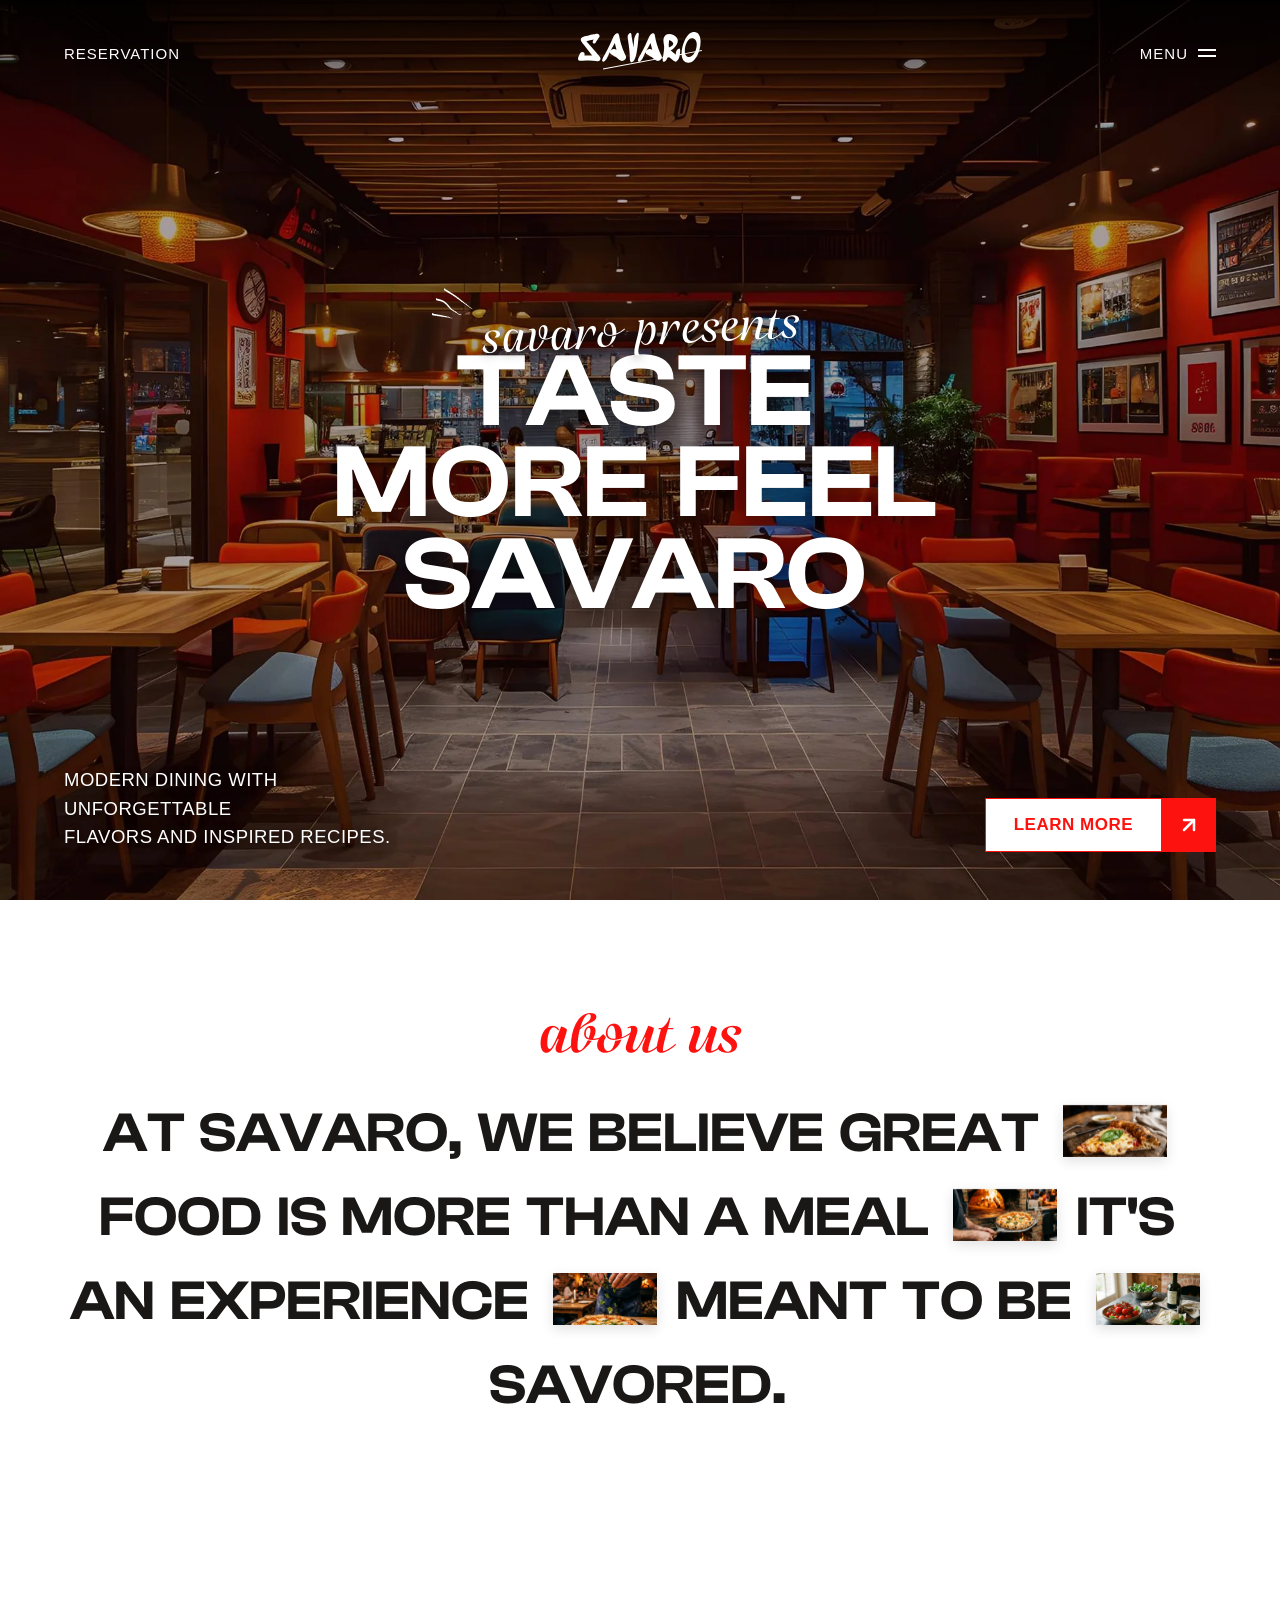
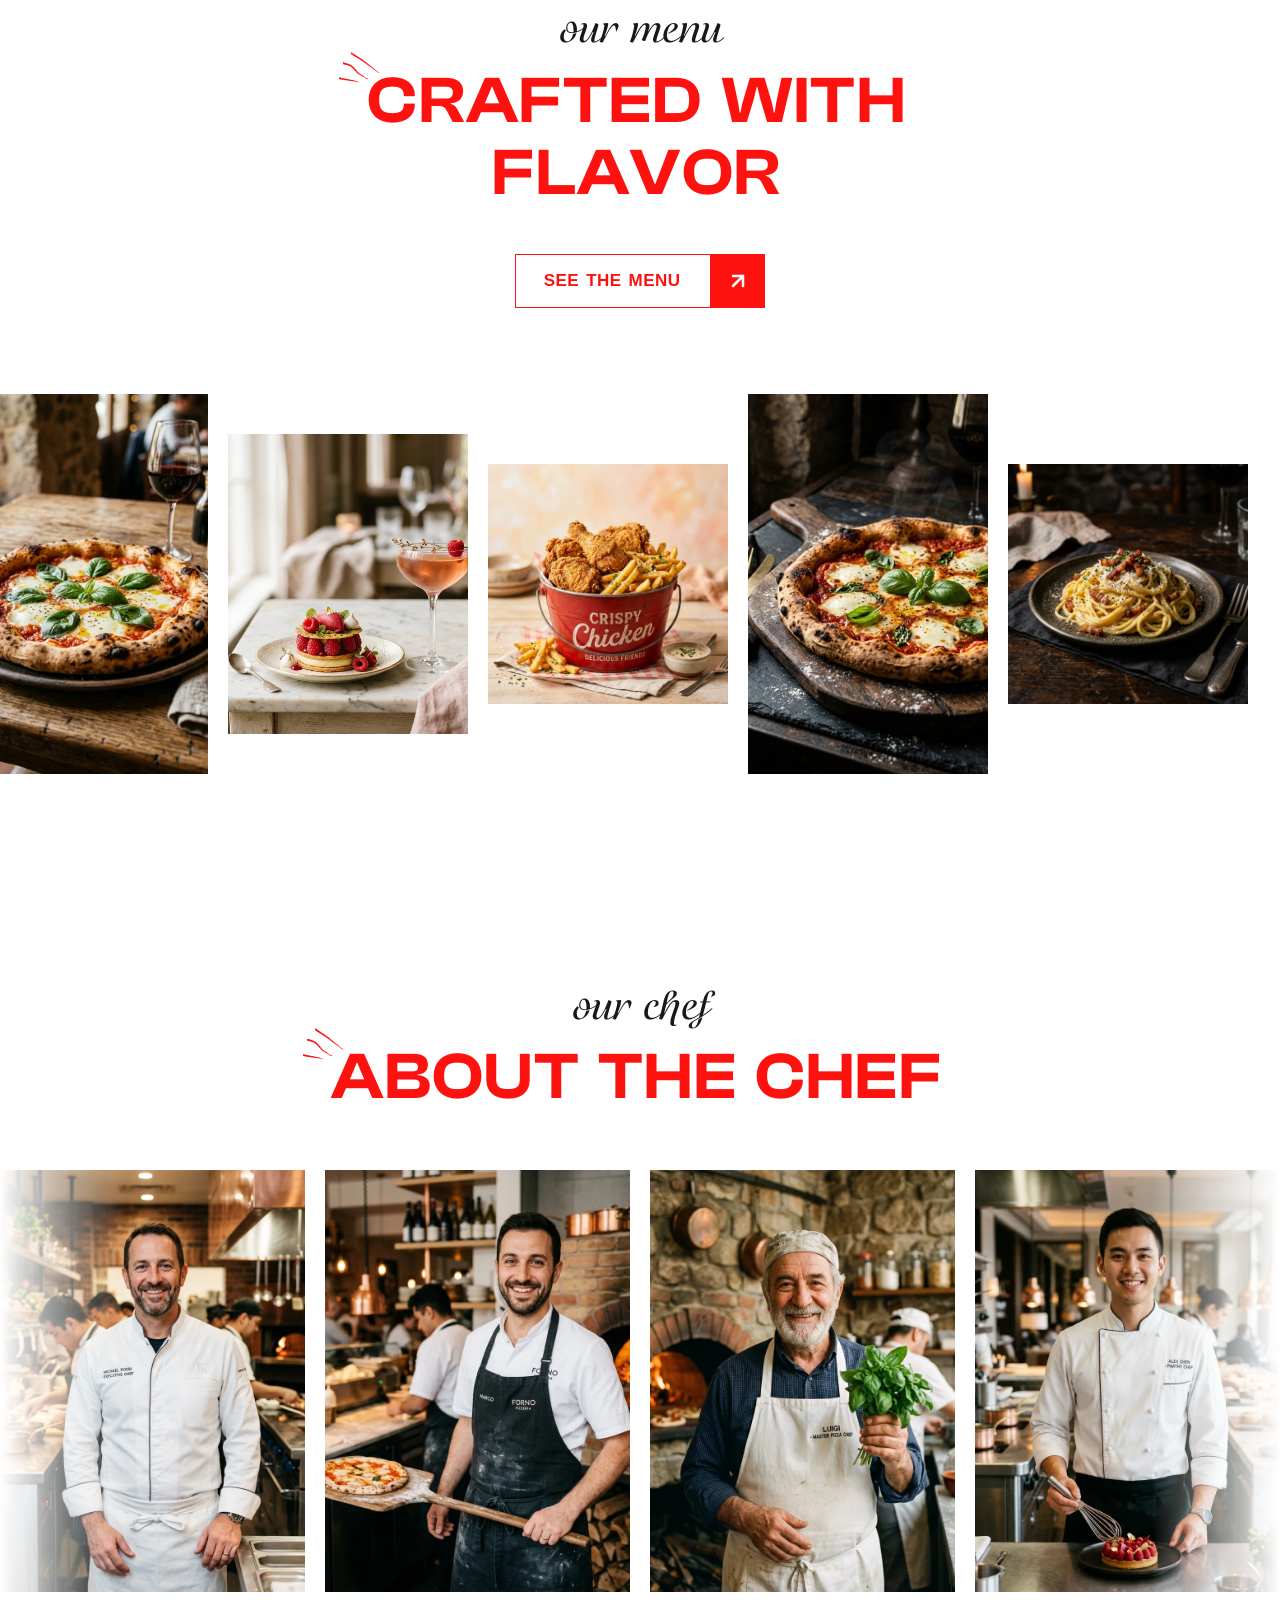
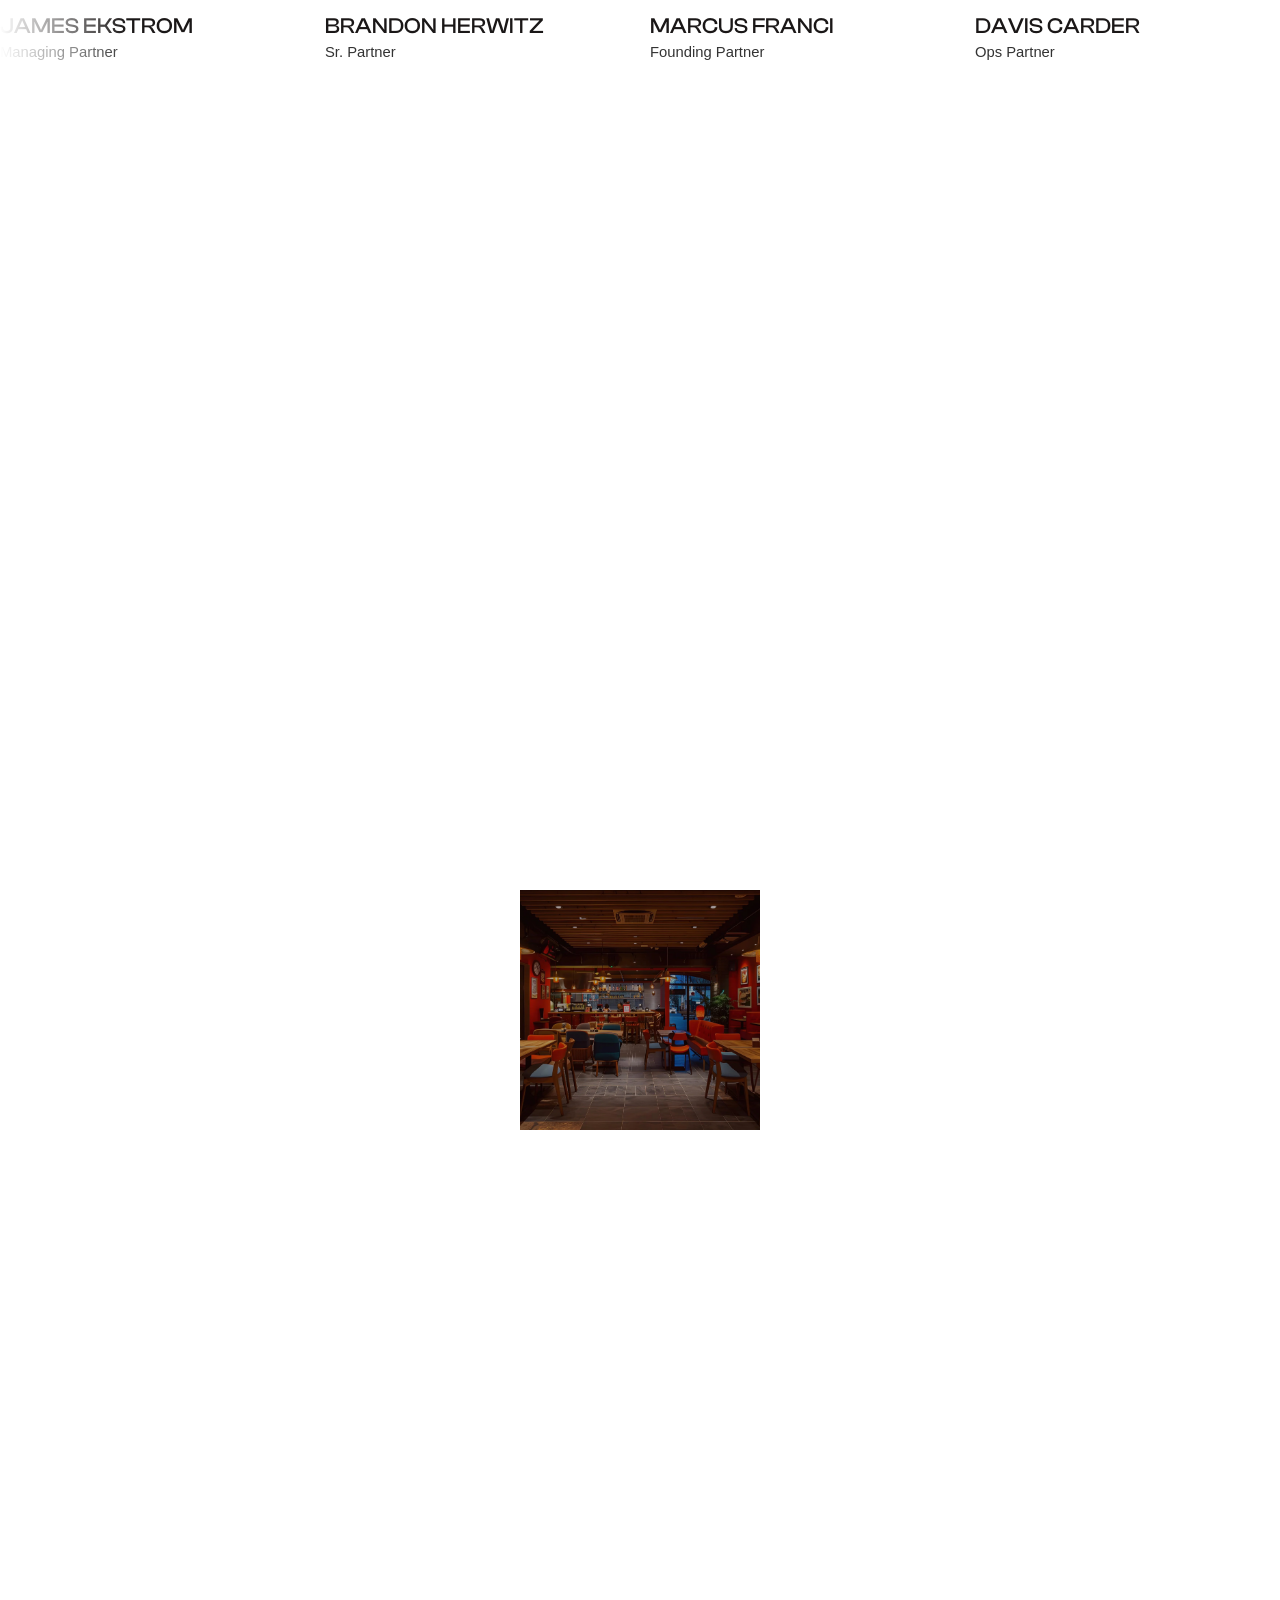
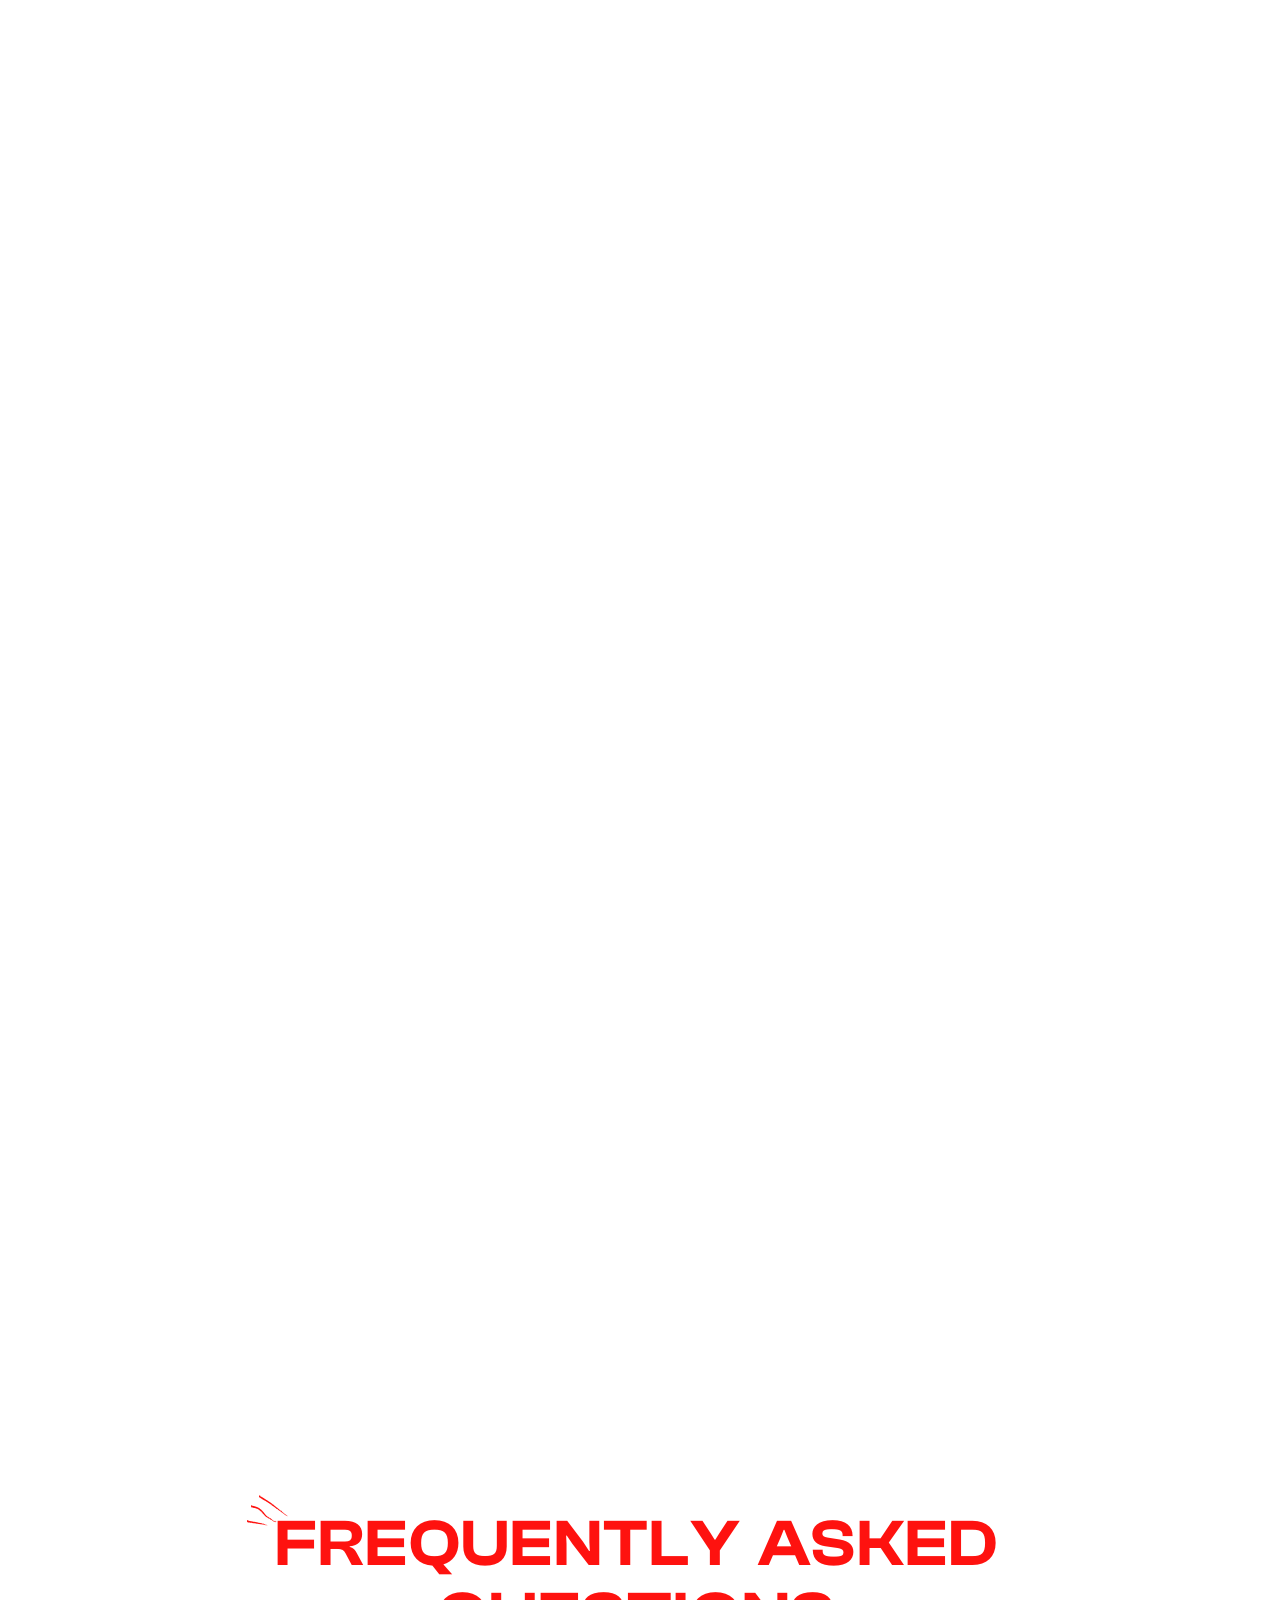
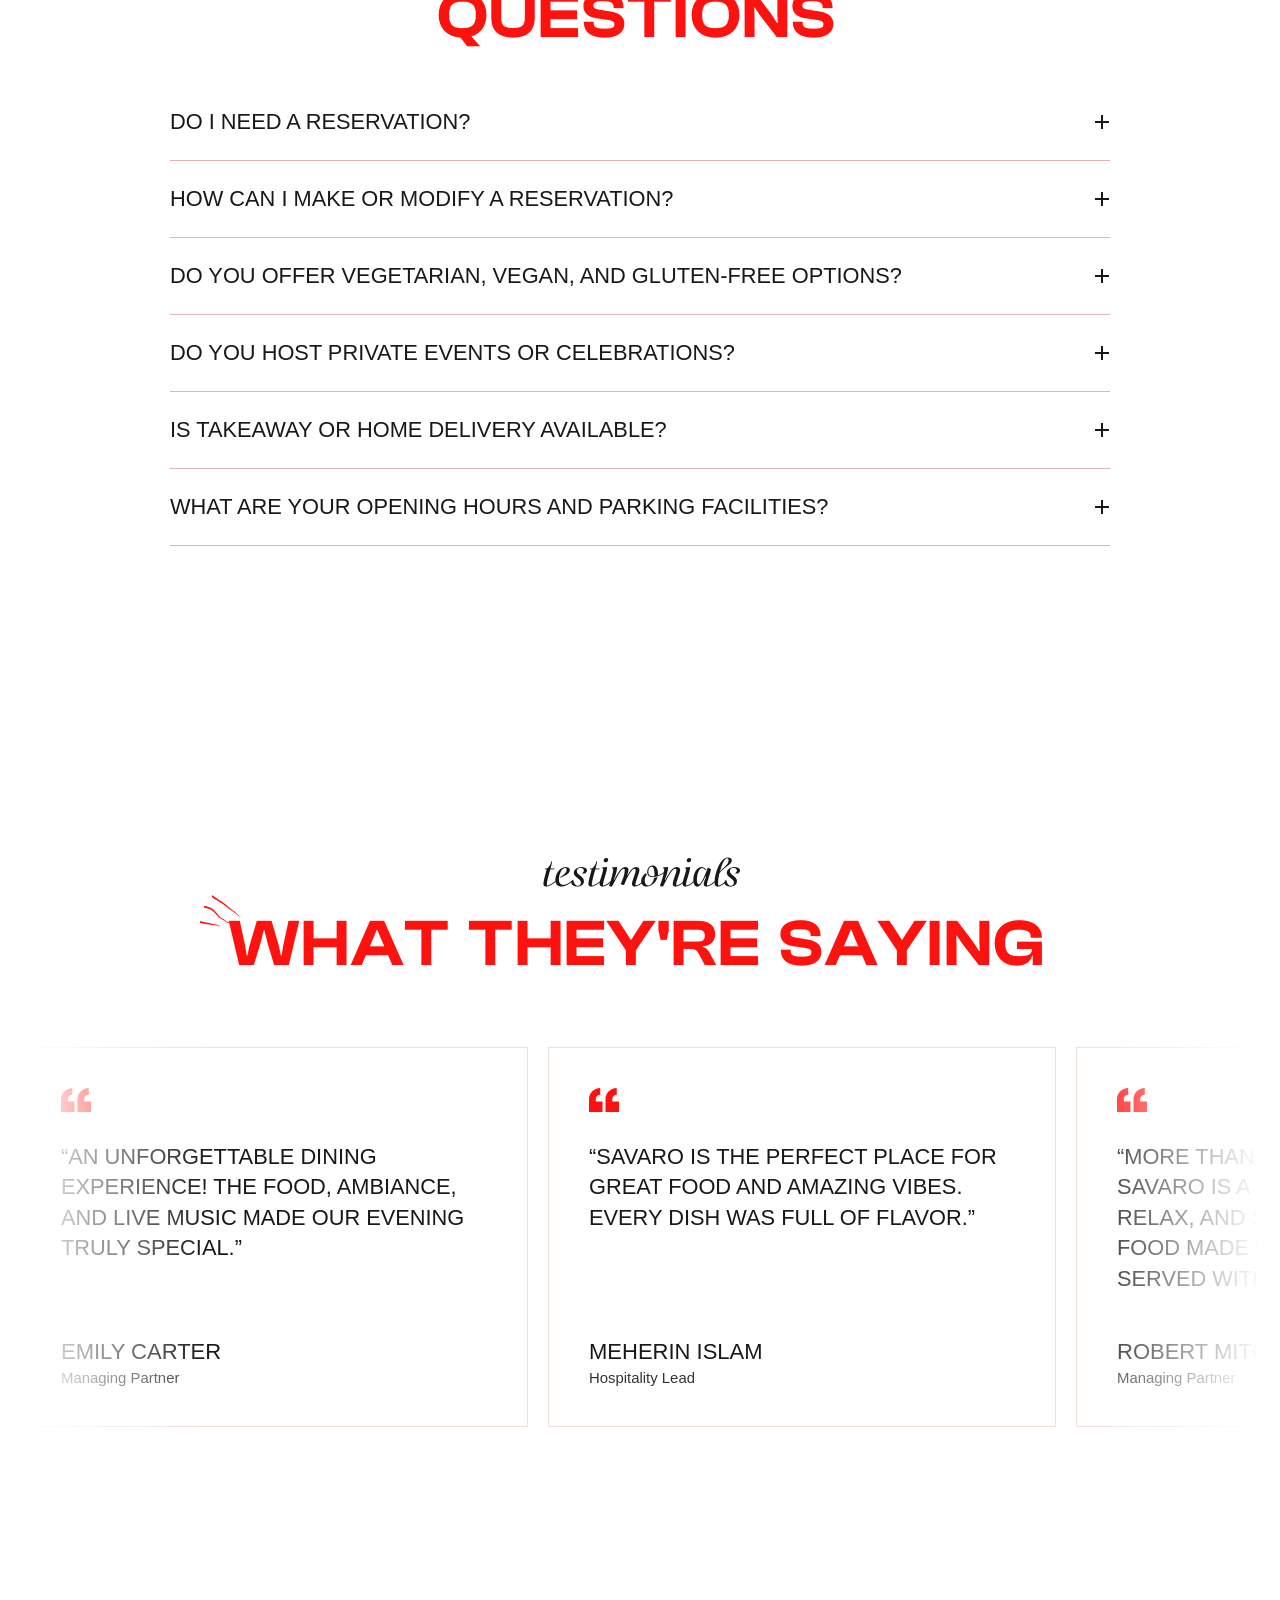
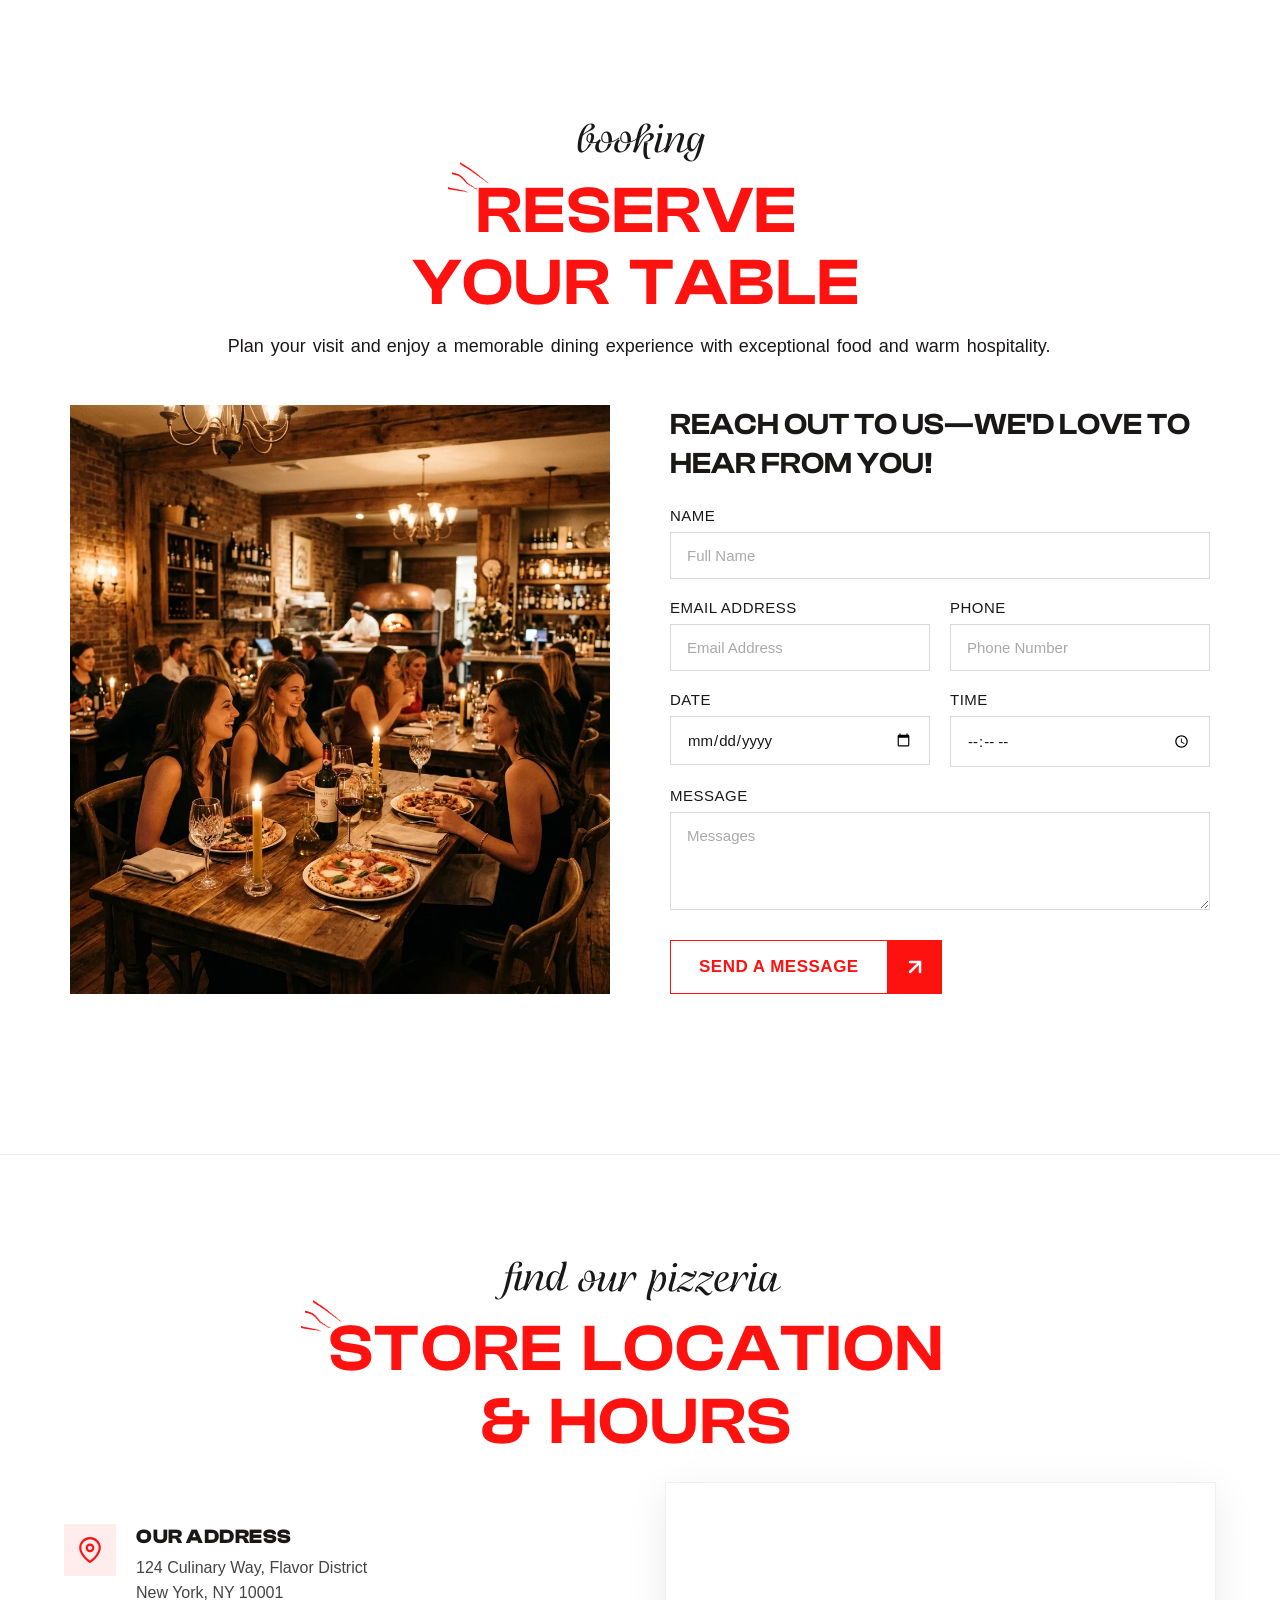
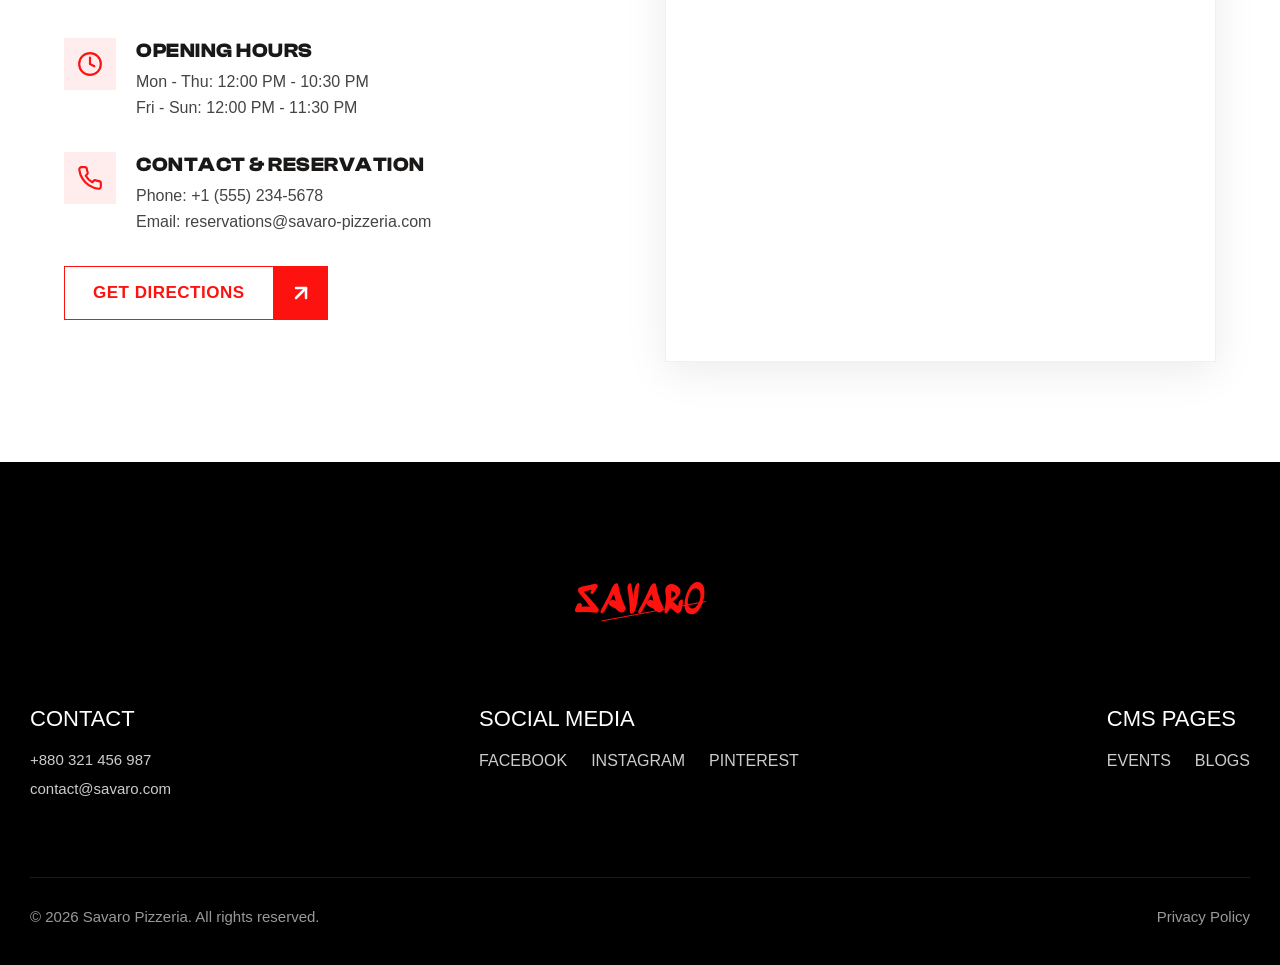
==== commit 65f00160: "feat: add menu call-to-action styles and wrap logos with hero navigation links" ====
--- a/index.html
+++ b/index.html
@@ -73,7 +73,7 @@
             <a href="#reservation" class="nav-reservation">RESERVATION</a>
         </div>
         <div class="nav-center">
-            <img src="assets/Logo.svg" alt="Savaro Logo" class="brand-logo">
+            <a href="#hero"><img src="assets/Logo.svg" alt="Savaro Logo" class="brand-logo"></a>
         </div>
         <div class="nav-right">
             <button class="drawer-toggle-btn" id="menuToggle" aria-label="Toggle navigation">
@@ -119,7 +119,7 @@
     </div>
 
     <!-- Hero Section -->
-    <section class="hero-section">
+    <section class="hero-section" id="hero">
 
         <!-- Full Viewport Background Image -->
         <div class="hero-bg-wrapper">
@@ -209,7 +209,7 @@
                 </h2>
 
                 <!-- Menu Section CTA -->
-                <div class="menu-cta-wrapper animate-blur" style="display: flex; justify-content: center; margin-top: 32px;">
+                <div class="menu-cta-wrapper animate-blur">
                     <a href="#menu" class="btn btn-menu">
                         <div class="btn-text-wrapper">
                             <span class="btn-text">See the Menu</span>
@@ -790,7 +790,7 @@
                 
                 <!-- Animated Logo -->
                 <div style="width: 100%; display: flex; justify-content: center; align-items: center;">
-                    <img src="assets/Logo.svg" alt="Savaro Logo" class="footer-brand-logo">
+                    <a href="#hero"><img src="assets/Logo.svg" alt="Savaro Logo" class="footer-brand-logo"></a>
                 </div>
 
                 <!-- Links Grid -->
--- a/style.css
+++ b/style.css
@@ -668,7 +668,8 @@
     .booking-submit-btn,
     .form-submit-row,
     .hero-cta-wrapper,
-    .about-cta-wrapper {
+    .about-cta-wrapper,
+    .menu-cta-wrapper {
         width: 100% !important;
         max-width: 100% !important;
         display: flex !important;
@@ -1062,6 +1063,13 @@
     }
 }
 
+.menu-cta-wrapper {
+    display: flex;
+    justify-content: center;
+    margin-top: 32px;
+    width: 100%;
+}
+
 /* Menu Section */
 .menu-section {
     padding: 80px 64px 100px;
